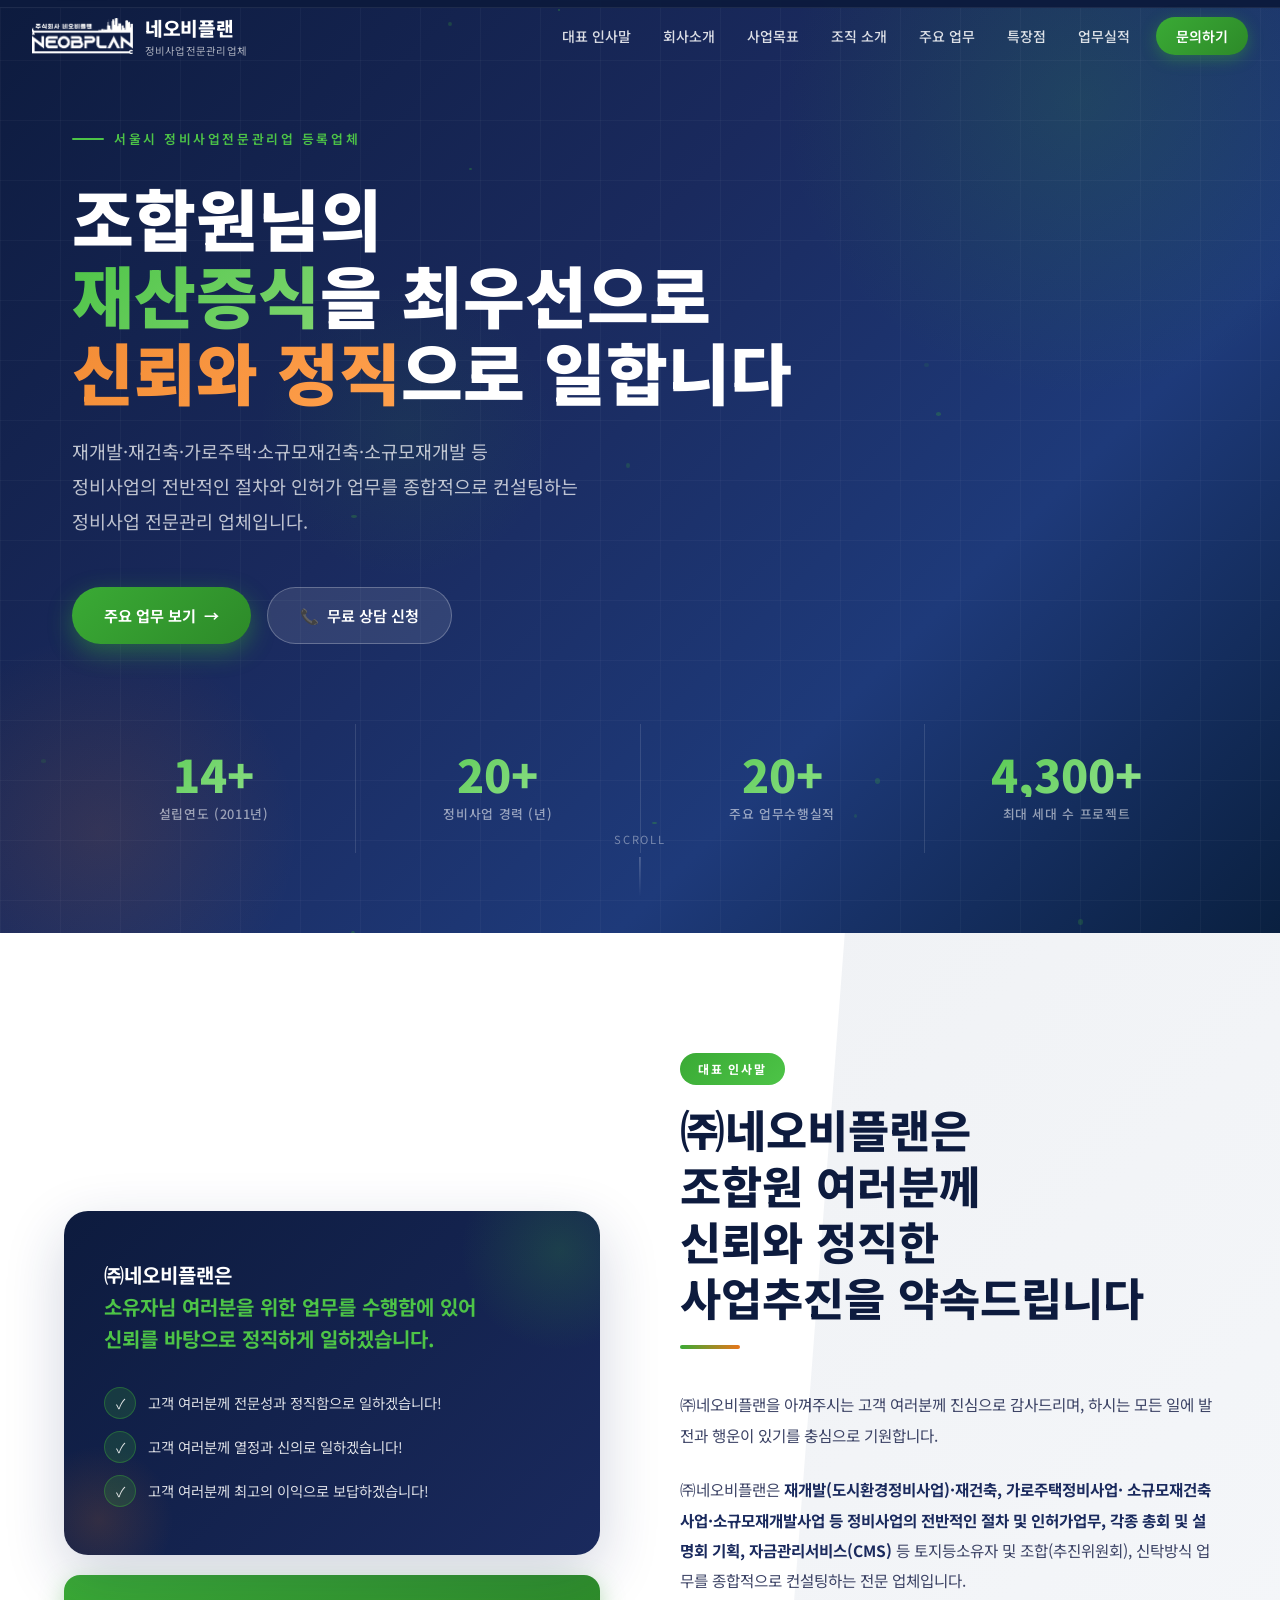
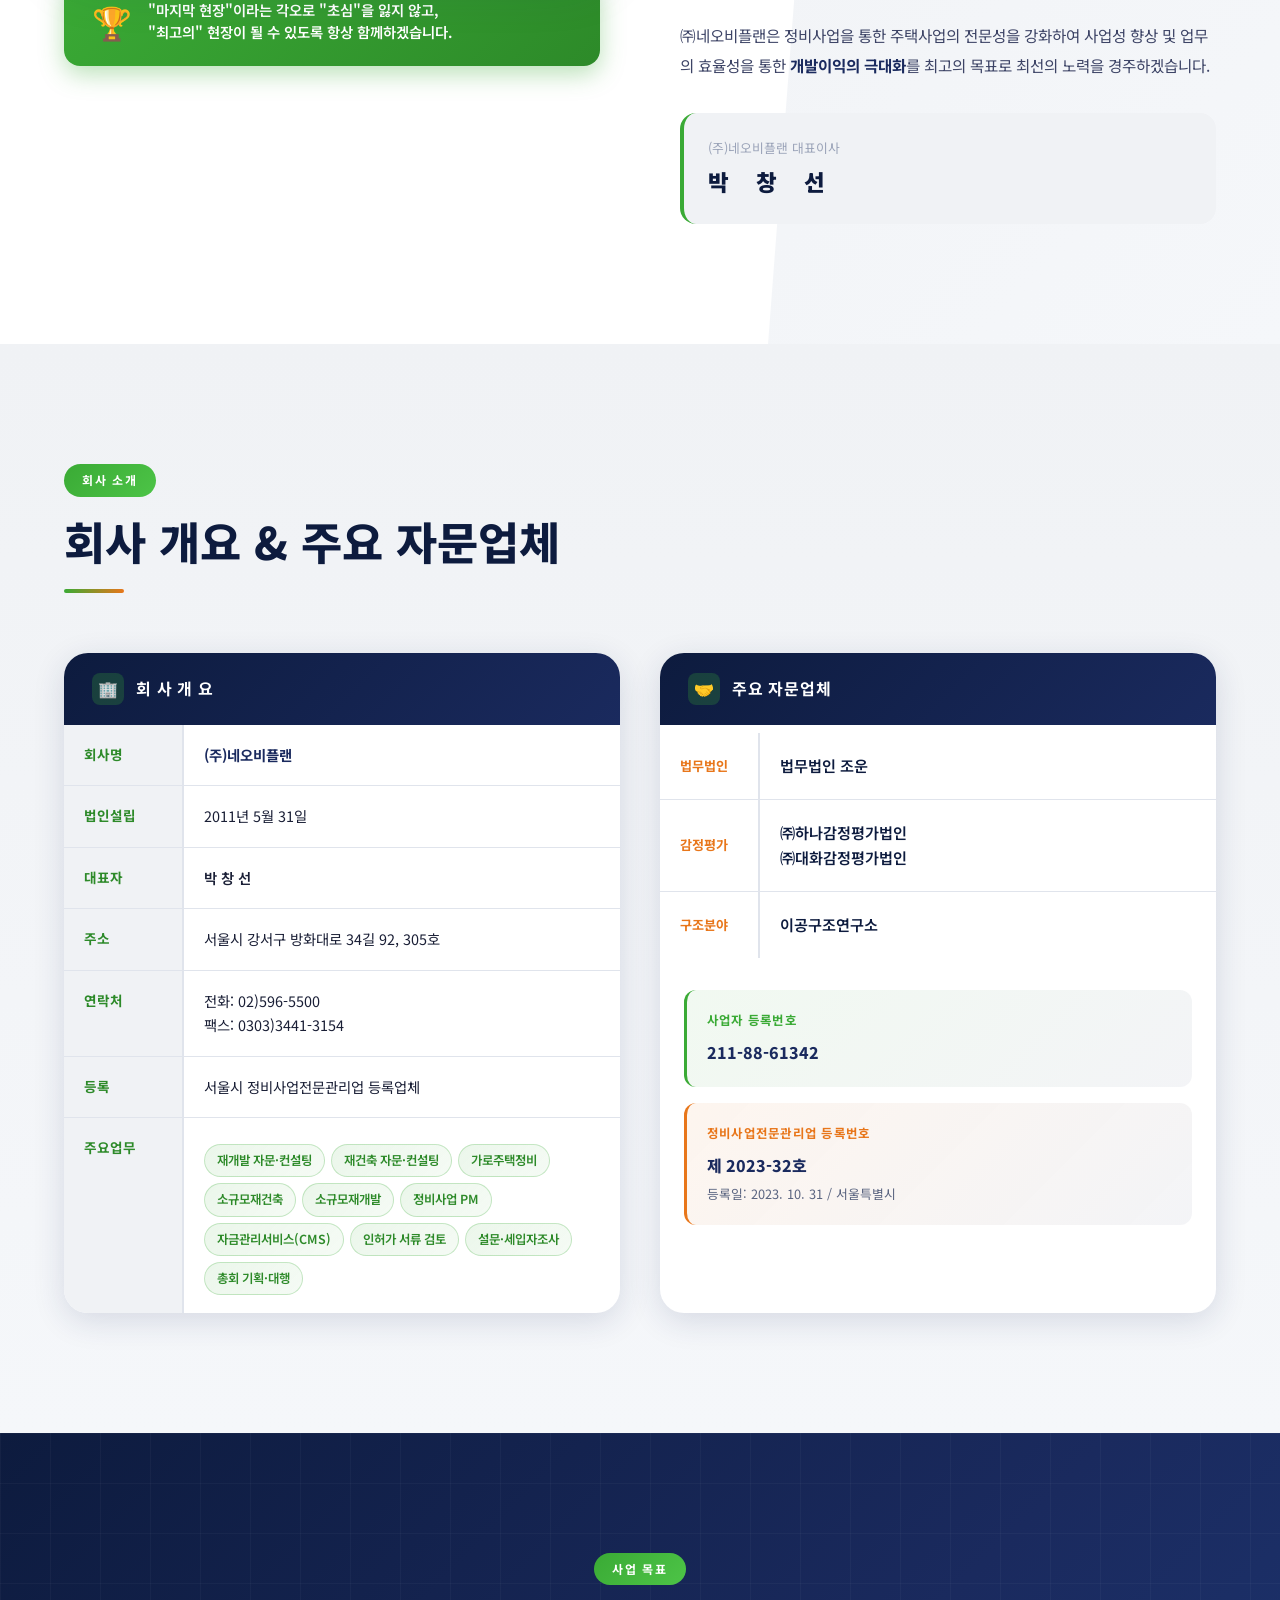
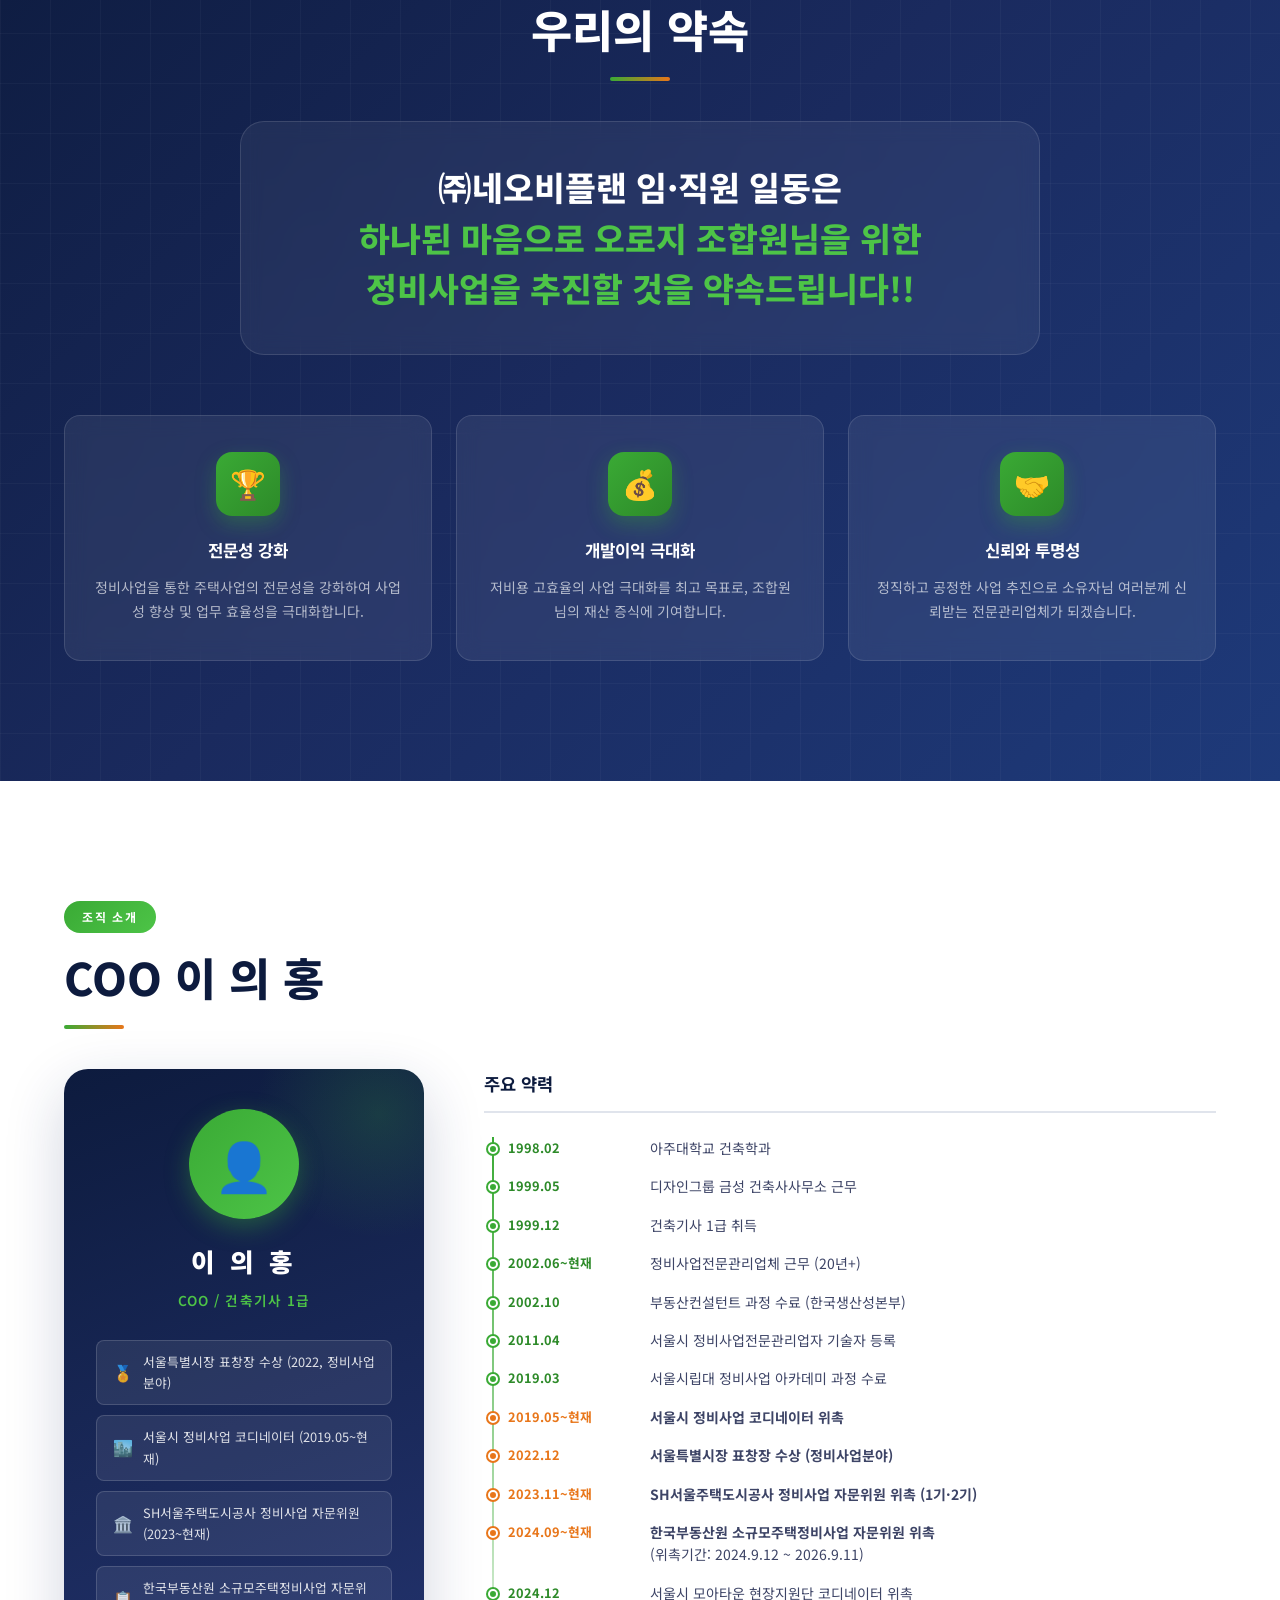
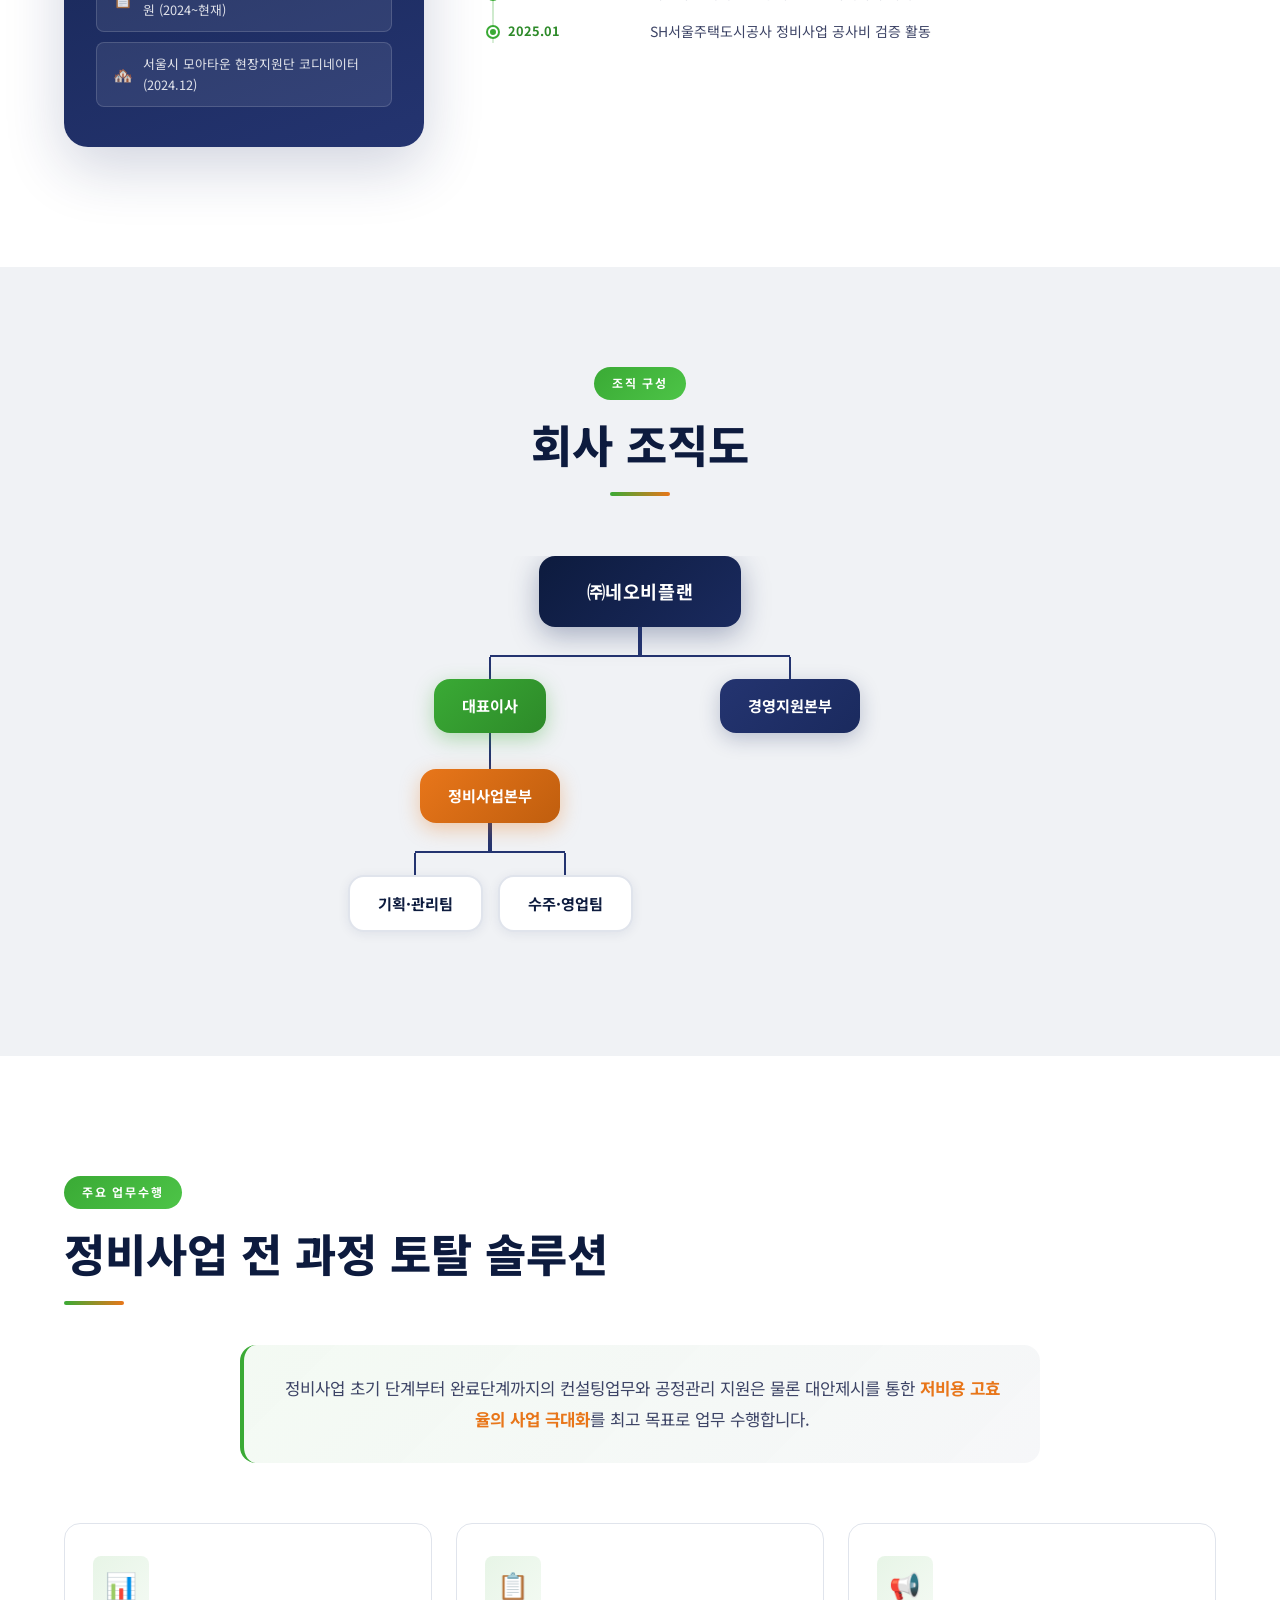
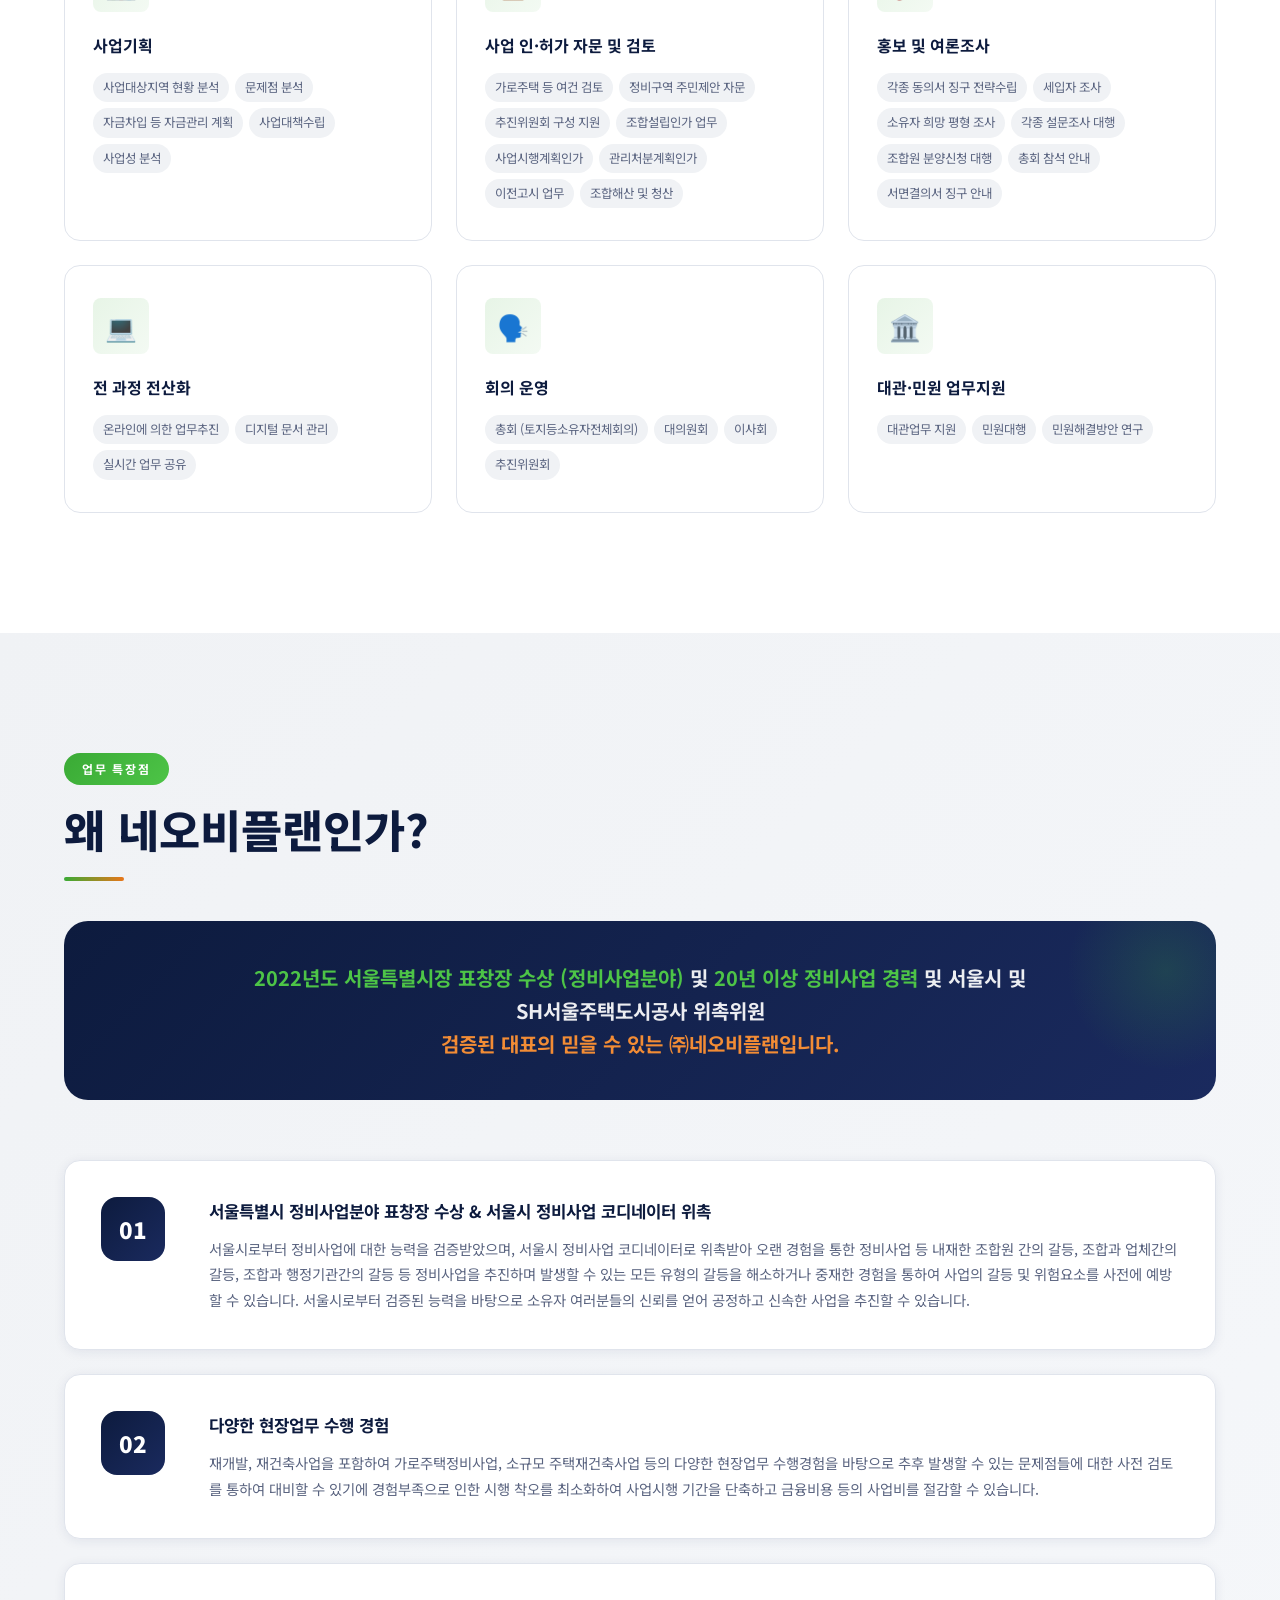
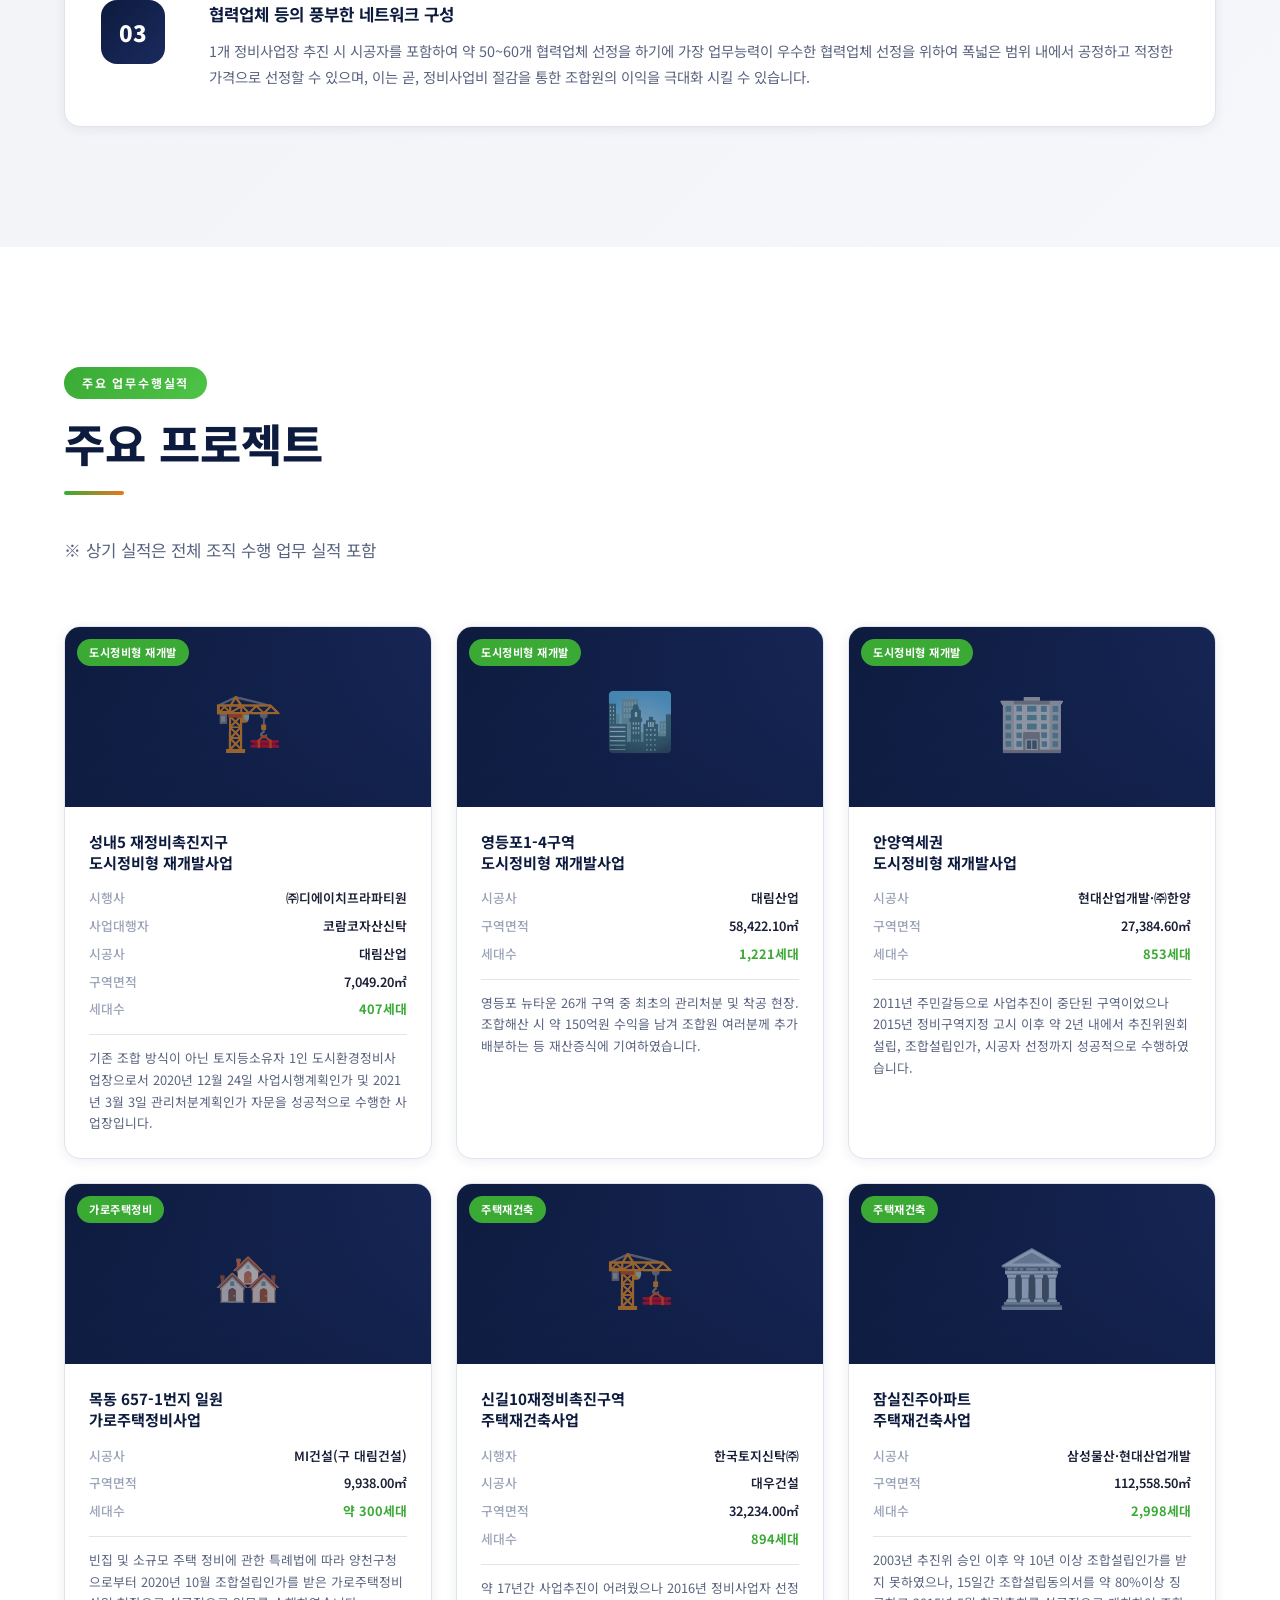
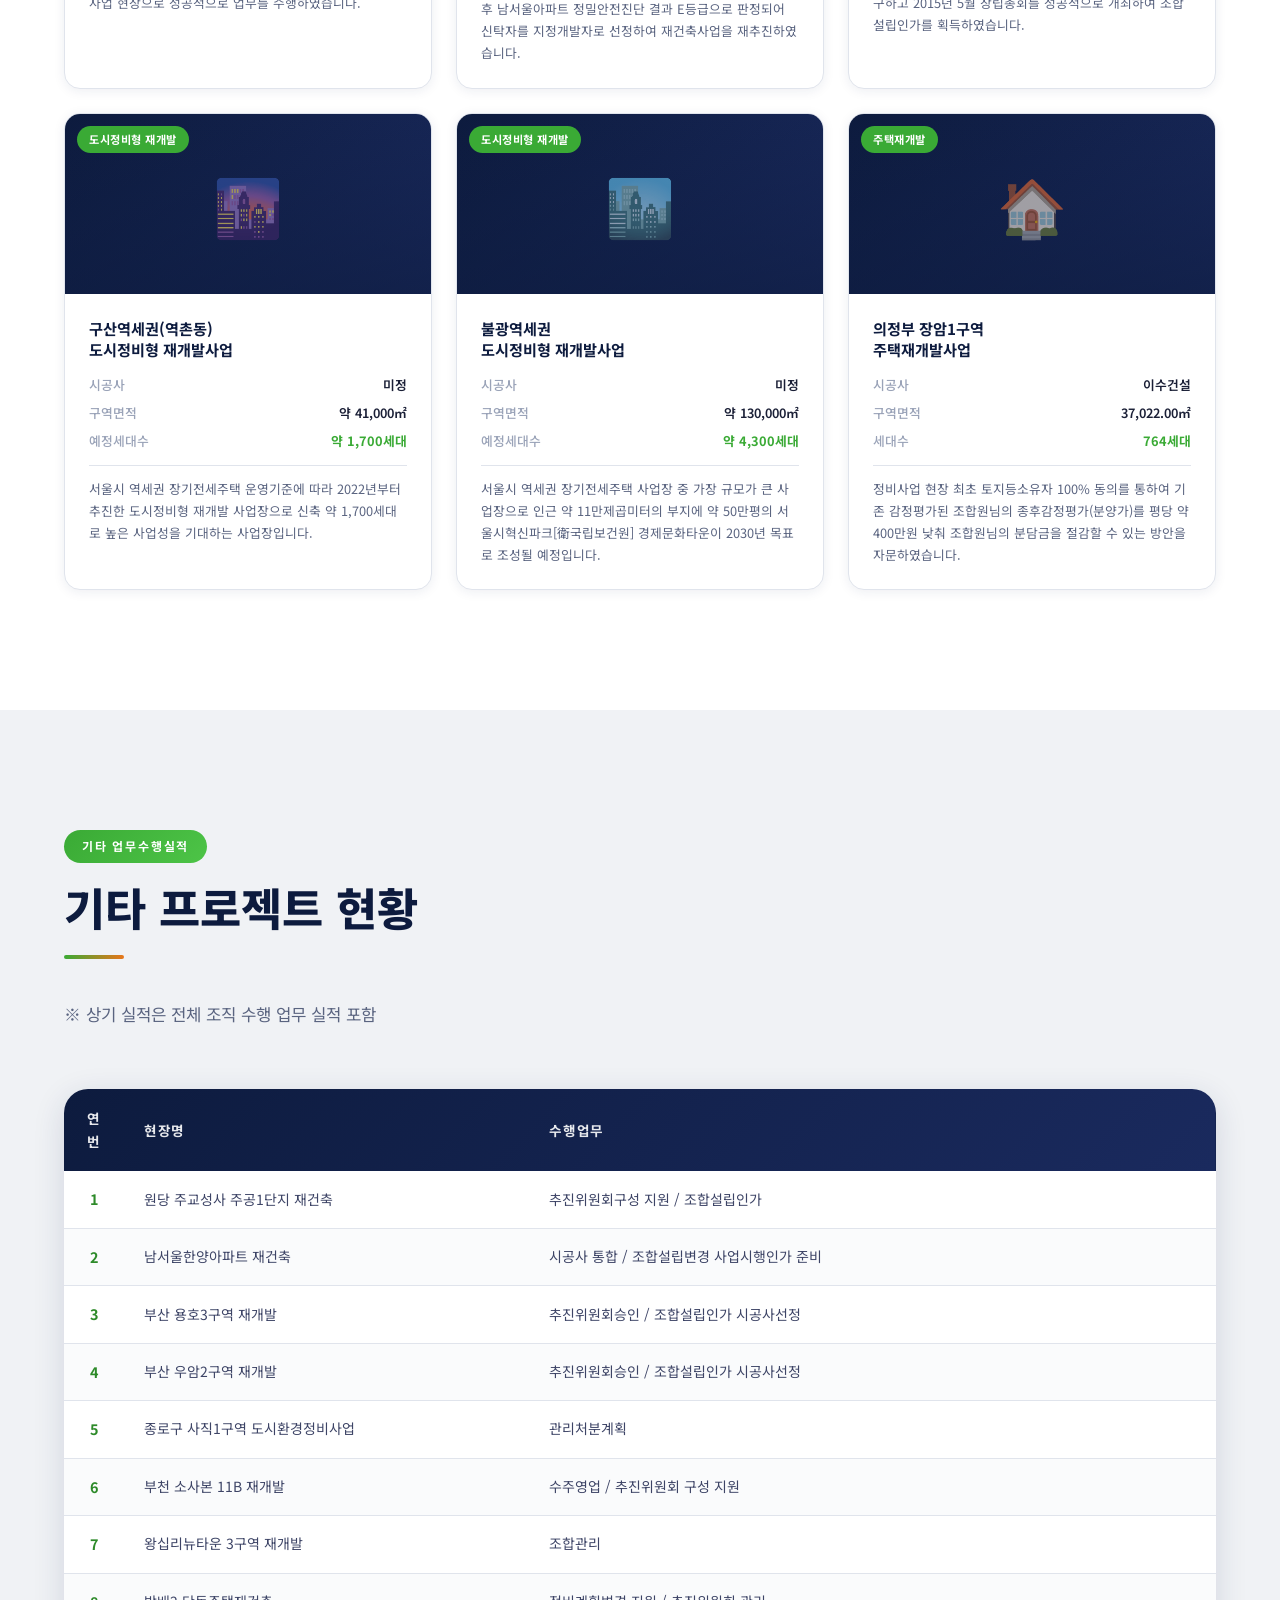
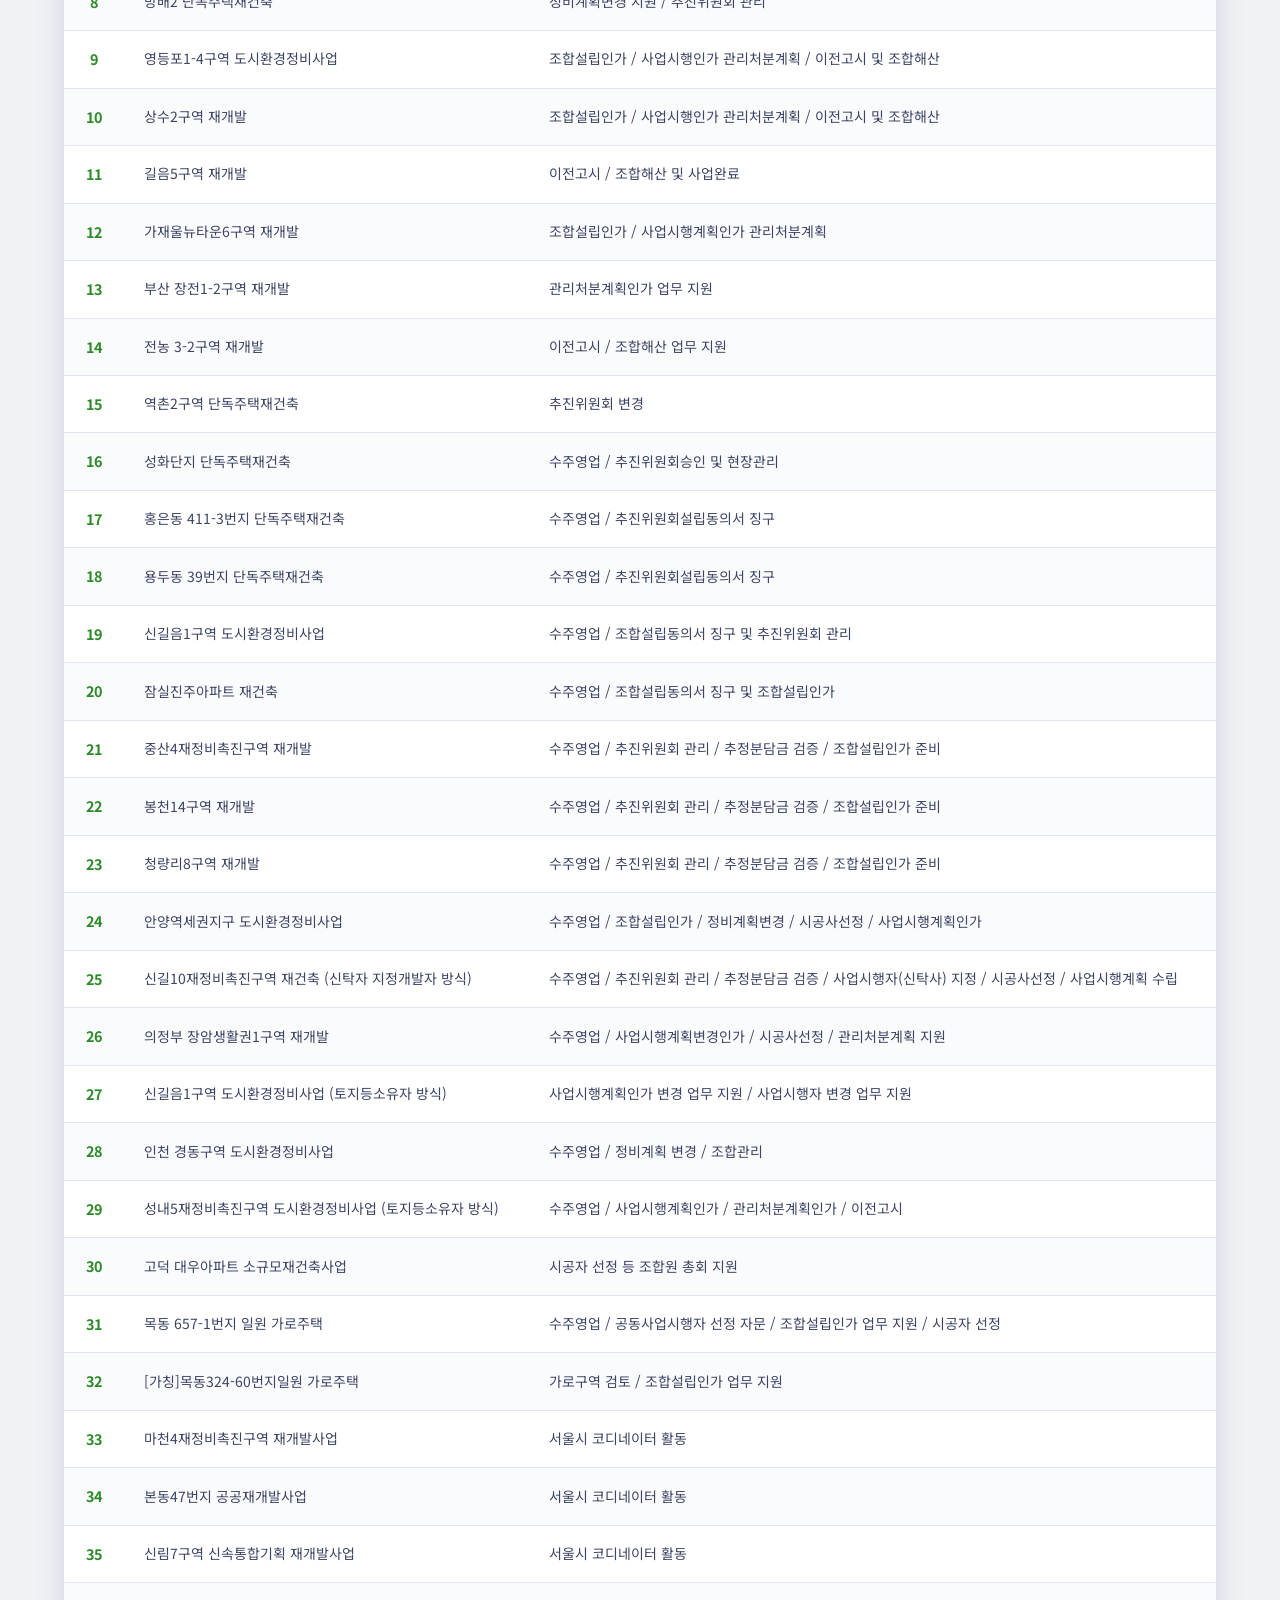
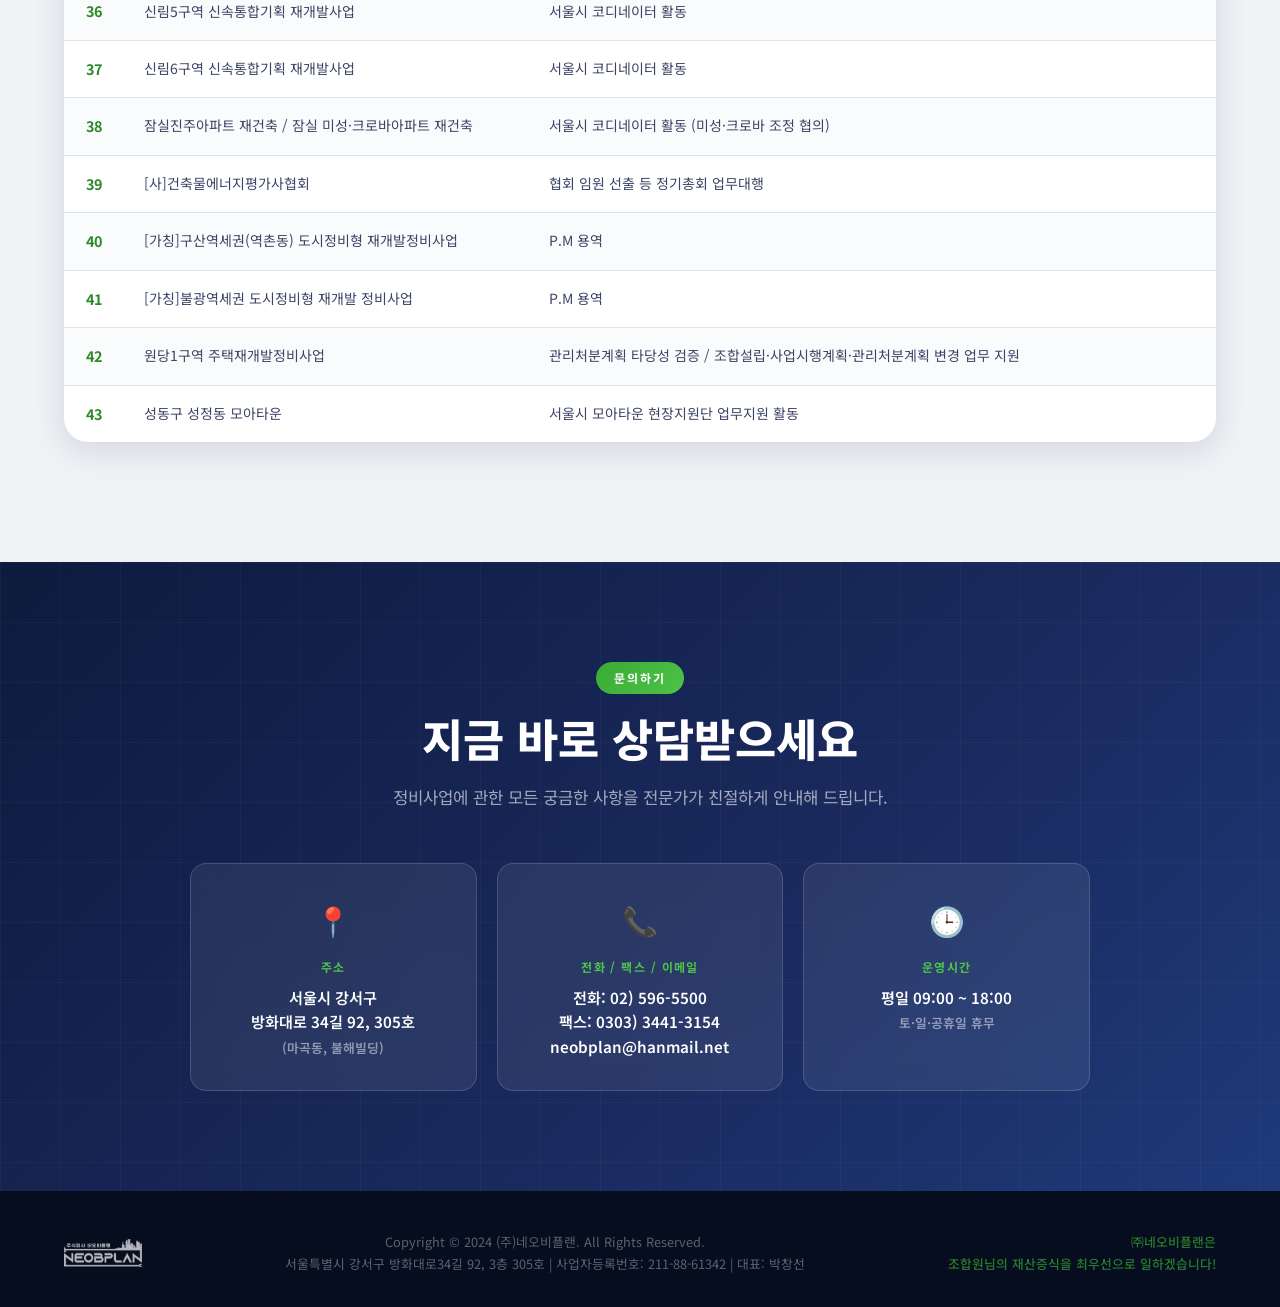
==== index.html @ 5b0cf322 "Add other projects table rows 21–43 PDF 원본(지명원 2025.05) 기준 기타 업무수행실적 21~43번 항목 추가  Co-Authored-By: C" ====
<!DOCTYPE html>
<html lang="ko">
<head>
  <meta charset="UTF-8">
  <meta name="viewport" content="width=device-width, initial-scale=1.0">
  <meta name="description" content="(주)네오비플랜 - 서울시 정비사업전문관리업 등록업체. 재개발·재건축·가로주택·소규모 정비사업 전문 컨설팅">
  <meta name="keywords" content="네오비플랜, 정비사업, 재개발, 재건축, 가로주택정비, 소규모재건축, 정비사업전문관리">
  <title>(주)네오비플랜 | 정비사업전문관리 전문업체</title>
  <link rel="stylesheet" href="css/style.css">
  <link rel="preconnect" href="https://fonts.googleapis.com">
  <link rel="preconnect" href="https://fonts.gstatic.com" crossorigin>
</head>
<body>

  <!-- ===================== NAVIGATION ===================== -->
  <nav class="navbar" role="navigation" aria-label="주메뉴">
    <div class="nav-inner">
      <a href="#hero" class="nav-logo" aria-label="네오비플랜 홈">
        <img src="data/CI/PNG/WHITE.png" alt="NEOBPLAN 로고" onerror="this.style.display='none'">
        <div>
          <span class="nav-logo-text">네오비플랜</span>
          <span class="nav-logo-sub">정비사업전문관리업체</span>
        </div>
      </a>

      <ul class="nav-menu" role="list">
        <li><a href="#greeting" class="nav-link">대표 인사말</a></li>
        <li><a href="#overview" class="nav-link">회사소개</a></li>
        <li><a href="#goal" class="nav-link">사업목표</a></li>
        <li><a href="#ceo" class="nav-link">조직 소개</a></li>
        <li><a href="#services" class="nav-link">주요 업무</a></li>
        <li><a href="#strengths" class="nav-link">특장점</a></li>
        <li><a href="#projects" class="nav-link">업무실적</a></li>
        <li><a href="#contact" class="nav-link nav-cta">문의하기</a></li>
      </ul>

      <button class="hamburger" aria-label="메뉴 열기" aria-expanded="false">
        <span></span>
        <span></span>
        <span></span>
      </button>
    </div>
  </nav>

  <!-- Mobile Menu -->
  <div class="mobile-menu" role="dialog" aria-label="모바일 메뉴">
    <ul>
      <li><a href="#greeting" class="nav-link">대표 인사말</a></li>
      <li><a href="#overview" class="nav-link">회사소개</a></li>
      <li><a href="#goal" class="nav-link">사업목표</a></li>
      <li><a href="#ceo" class="nav-link">대표자 소개</a></li>
      <li><a href="#org" class="nav-link">조직도</a></li>
      <li><a href="#services" class="nav-link">주요 업무</a></li>
      <li><a href="#strengths" class="nav-link">업무 특장점</a></li>
      <li><a href="#projects" class="nav-link">주요 업무실적</a></li>
      <li><a href="#other-projects" class="nav-link">기타 업무실적</a></li>
      <li><a href="#contact" class="nav-link nav-cta" style="display:inline-block;margin-top:8px;">문의하기</a></li>
    </ul>
  </div>

  <!-- ===================== HERO ===================== -->
  <section id="hero" class="hero">
    <div class="hero-bg-pattern">
      <div class="hero-circle hero-circle-1"></div>
      <div class="hero-circle hero-circle-2"></div>
      <div class="hero-circle hero-circle-3"></div>
      <div class="hero-grid-lines"></div>
    </div>

    <div class="hero-content">
      <div class="hero-eyebrow">서울시 정비사업전문관리업 등록업체</div>
      <h1 class="hero-title">
        조합원님의<br>
        <span class="accent">재산증식</span>을 최우선으로<br>
        <span class="accent-orange">신뢰와 정직</span>으로 일합니다
      </h1>
      <p class="hero-desc">
        재개발·재건축·가로주택·소규모재건축·소규모재개발 등<br>
        정비사업의 전반적인 절차와 인허가 업무를 종합적으로 컨설팅하는<br>
        정비사업 전문관리 업체입니다.
      </p>
      <div class="hero-actions">
        <a href="#services" class="btn-primary">
          <span>주요 업무 보기</span>
          <span>→</span>
        </a>
        <a href="#contact" class="btn-outline">
          <span>📞</span>
          <span>무료 상담 신청</span>
        </a>
      </div>

      <div class="hero-stats">
        <div class="hero-stat">
          <div class="hero-stat-num">
            <span class="counter" data-target="14" data-suffix="+">14+</span>
          </div>
          <div class="hero-stat-label">설립연도 (2011년)</div>
        </div>
        <div class="hero-stat">
          <div class="hero-stat-num">
            <span class="counter" data-target="20" data-suffix="+">20+</span>
          </div>
          <div class="hero-stat-label">정비사업 경력 (년)</div>
        </div>
        <div class="hero-stat">
          <div class="hero-stat-num">
            <span class="counter" data-target="20" data-suffix="+">20+</span>
          </div>
          <div class="hero-stat-label">주요 업무수행실적</div>
        </div>
        <div class="hero-stat">
          <div class="hero-stat-num">
            <span class="counter" data-target="4300" data-suffix="+">4300+</span>
          </div>
          <div class="hero-stat-label">최대 세대 수 프로젝트</div>
        </div>
      </div>
    </div>

    <div class="scroll-indicator" aria-hidden="true">SCROLL</div>
  </section>

  <!-- ===================== GREETING ===================== -->
  <section id="greeting" class="greeting">
    <div class="container">
      <div class="greeting-inner">

        <div class="greeting-visual reveal-left">
          <div class="greeting-card">
            <div class="greeting-quote">
              ㈜네오비플랜은<br>
              <span class="highlight">소유자님 여러분을 위한 업무를 수행함에 있어<br>
              신뢰를 바탕으로 정직하게 일하겠습니다.</span>
            </div>
            <div class="greeting-promises">
              <div class="promise-item">
                <div class="promise-icon">✓</div>
                <span>고객 여러분께 전문성과 정직함으로 일하겠습니다!</span>
              </div>
              <div class="promise-item">
                <div class="promise-icon">✓</div>
                <span>고객 여러분께 열정과 신의로 일하겠습니다!</span>
              </div>
              <div class="promise-item">
                <div class="promise-icon">✓</div>
                <span>고객 여러분께 최고의 이익으로 보답하겠습니다!</span>
              </div>
            </div>
          </div>
          <div class="greeting-accent-box">
            <div class="greeting-accent-icon">🏆</div>
            <div class="greeting-accent-text">
              "마지막 현장"이라는 각오로 "초심"을 잃지 않고,<br>
              "최고의" 현장이 될 수 있도록 항상 함께하겠습니다.
            </div>
          </div>
        </div>

        <div class="greeting-text reveal-right">
          <div class="section-badge">대표 인사말</div>
          <h2 class="section-title">㈜네오비플랜은<br>조합원 여러분께<br>신뢰와 정직한<br>사업추진을 약속드립니다</h2>
          <div class="section-divider"></div>

          <p class="greeting-body">
            ㈜네오비플랜을 아껴주시는 고객 여러분께 진심으로 감사드리며,
            하시는 모든 일에 발전과 행운이 있기를 충심으로 기원합니다.
          </p>
          <p class="greeting-body">
            ㈜네오비플랜은 <strong>재개발(도시환경정비사업)·재건축, 가로주택정비사업·
            소규모재건축사업·소규모재개발사업 등 정비사업의 전반적인 절차 및 인허가업무,
            각종 총회 및 설명회 기획, 자금관리서비스(CMS)</strong> 등 토지등소유자 및
            조합(추진위원회), 신탁방식 업무를 종합적으로 컨설팅하는 전문 업체입니다.
          </p>
          <p class="greeting-body">
            ㈜네오비플랜은 정비사업을 통한 주택사업의 전문성을 강화하여 사업성
            향상 및 업무의 효율성을 통한 <strong>개발이익의 극대화</strong>를 최고의 목표로
            최선의 노력을 경주하겠습니다.
          </p>

          <div class="greeting-signature">
            <div>
              <div class="signature-title">(주)네오비플랜 대표이사</div>
              <div class="signature-name">박 &nbsp; 창 &nbsp; 선</div>
            </div>
          </div>
        </div>

      </div>
    </div>
  </section>

  <!-- ===================== COMPANY OVERVIEW ===================== -->
  <section id="overview" class="overview">
    <div class="container">
      <div class="section-badge reveal">회사 소개</div>
      <h2 class="section-title reveal reveal-delay-1">회사 개요 &amp; 주요 자문업체</h2>
      <div class="section-divider reveal reveal-delay-2"></div>

      <div class="overview-grid">
        <!-- Company Info -->
        <div class="overview-info-table reveal-left">
          <div class="table-header">
            <div class="table-header-icon">🏢</div>
            <h3>회 사 개 요</h3>
          </div>
          <div class="info-row">
            <div class="info-label">회사명</div>
            <div class="info-value" style="font-weight:700;color:#1a2a5e;">(주)네오비플랜</div>
          </div>
          <div class="info-row">
            <div class="info-label">법인설립</div>
            <div class="info-value">2011년 5월 31일</div>
          </div>
          <div class="info-row">
            <div class="info-label">대표자</div>
            <div class="info-value" style="font-weight:600;">박 창 선</div>
          </div>
          <div class="info-row">
            <div class="info-label">주소</div>
            <div class="info-value">서울시 강서구 방화대로 34길 92, 305호</div>
          </div>
          <div class="info-row">
            <div class="info-label">연락처</div>
            <div class="info-value">
              <div>전화: 02)596-5500</div>
              <div>팩스: 0303)3441-3154</div>
            </div>
          </div>
          <div class="info-row">
            <div class="info-label">등록</div>
            <div class="info-value">서울시 정비사업전문관리업 등록업체</div>
          </div>
          <div class="info-row">
            <div class="info-label">주요업무</div>
            <div class="info-value">
              <div class="business-tags">
                <span class="business-tag">재개발 자문·컨설팅</span>
                <span class="business-tag">재건축 자문·컨설팅</span>
                <span class="business-tag">가로주택정비</span>
                <span class="business-tag">소규모재건축</span>
                <span class="business-tag">소규모재개발</span>
                <span class="business-tag">정비사업 PM</span>
                <span class="business-tag">자금관리서비스(CMS)</span>
                <span class="business-tag">인허가 서류 검토</span>
                <span class="business-tag">설문·세입자조사</span>
                <span class="business-tag">총회 기획·대행</span>
              </div>
            </div>
          </div>
        </div>

        <!-- Advisory Partners -->
        <div class="advisory-card reveal-right">
          <div class="table-header">
            <div class="table-header-icon">🤝</div>
            <h3>주요 자문업체</h3>
          </div>
          <div class="advisory-items">
            <div class="advisory-item">
              <div class="advisory-cat">법무법인</div>
              <div class="advisory-name">법무법인 조운</div>
            </div>
            <div class="advisory-item">
              <div class="advisory-cat">감정평가</div>
              <div class="advisory-name">㈜하나감정평가법인<br>㈜대화감정평가법인</div>
            </div>
            <div class="advisory-item">
              <div class="advisory-cat">구조분야</div>
              <div class="advisory-name">이공구조연구소</div>
            </div>
          </div>

          <!-- Certifications highlight -->
          <div style="padding: 24px;">
            <div style="background:linear-gradient(135deg,rgba(58,170,53,0.07),rgba(26,42,94,0.05));border-radius:12px;padding:20px;margin-bottom:16px;border-left:3px solid #3aaa35;">
              <div style="font-size:0.78rem;font-weight:700;color:#3aaa35;letter-spacing:0.1em;margin-bottom:8px;">사업자 등록번호</div>
              <div style="font-size:1rem;font-weight:800;color:#1a2a5e;">211-88-61342</div>
            </div>
            <div style="background:linear-gradient(135deg,rgba(232,118,26,0.07),rgba(26,42,94,0.05));border-radius:12px;padding:20px;border-left:3px solid #e8761a;">
              <div style="font-size:0.78rem;font-weight:700;color:#e8761a;letter-spacing:0.1em;margin-bottom:8px;">정비사업전문관리업 등록번호</div>
              <div style="font-size:1rem;font-weight:800;color:#1a2a5e;">제 2023-32호</div>
              <div style="font-size:0.8rem;color:#5a6480;margin-top:4px;">등록일: 2023. 10. 31 / 서울특별시</div>
            </div>
          </div>
        </div>
      </div>
    </div>
  </section>

  <!-- ===================== BUSINESS GOAL ===================== -->
  <section id="goal" class="goal">
    <div class="container">
      <div class="goal-content">
        <div class="section-badge reveal">사업 목표</div>
        <h2 class="section-title reveal reveal-delay-1">우리의 약속</h2>
        <div class="section-divider reveal reveal-delay-2" style="margin:20px auto 40px;"></div>

        <div class="goal-headline reveal reveal-delay-3">
          ㈜네오비플랜 임·직원 일동은<br>
          <span class="highlight">하나된 마음으로 오로지 조합원님을 위한<br>
          정비사업을 추진할 것을 약속드립니다!!</span>
        </div>

        <div class="goal-cards">
          <div class="goal-card reveal reveal-delay-1">
            <div class="goal-icon">🏆</div>
            <h3>전문성 강화</h3>
            <p>정비사업을 통한 주택사업의 전문성을 강화하여 사업성 향상 및 업무 효율성을 극대화합니다.</p>
          </div>
          <div class="goal-card reveal reveal-delay-2">
            <div class="goal-icon">💰</div>
            <h3>개발이익 극대화</h3>
            <p>저비용 고효율의 사업 극대화를 최고 목표로, 조합원님의 재산 증식에 기여합니다.</p>
          </div>
          <div class="goal-card reveal reveal-delay-3">
            <div class="goal-icon">🤝</div>
            <h3>신뢰와 투명성</h3>
            <p>정직하고 공정한 사업 추진으로 소유자님 여러분께 신뢰받는 전문관리업체가 되겠습니다.</p>
          </div>
        </div>
      </div>
    </div>
  </section>

  <!-- ===================== CEO PROFILE ===================== -->
  <section id="ceo" class="ceo">
    <div class="container">
      <div class="section-badge reveal">조직 소개</div>
      <h2 class="section-title reveal reveal-delay-1">COO 이 의 홍</h2>
      <div class="section-divider reveal reveal-delay-2"></div>

      <div class="ceo-inner">
        <!-- CEO Card -->
        <div class="ceo-card reveal-left">
          <div class="ceo-avatar">👤</div>
          <div class="ceo-name">이 의 홍</div>
          <div class="ceo-title">COO / 건축기사 1급</div>
          <div class="ceo-badges">
            <div class="ceo-badge">
              <span class="ceo-badge-icon">🏅</span>
              <span>서울특별시장 표창장 수상 (2022, 정비사업분야)</span>
            </div>
            <div class="ceo-badge">
              <span class="ceo-badge-icon">🏙️</span>
              <span>서울시 정비사업 코디네이터 (2019.05~현재)</span>
            </div>
            <div class="ceo-badge">
              <span class="ceo-badge-icon">🏛️</span>
              <span>SH서울주택도시공사 정비사업 자문위원 (2023~현재)</span>
            </div>
            <div class="ceo-badge">
              <span class="ceo-badge-icon">📋</span>
              <span>한국부동산원 소규모주택정비사업 자문위원 (2024~현재)</span>
            </div>
            <div class="ceo-badge">
              <span class="ceo-badge-icon">🏘️</span>
              <span>서울시 모아타운 현장지원단 코디네이터 (2024.12)</span>
            </div>
          </div>
        </div>

        <!-- Career Timeline -->
        <div class="ceo-career reveal-right">
          <h3>주요 약력</h3>
          <div class="career-timeline">
            <div class="career-item">
              <div class="career-year">1998.02</div>
              <div class="career-desc">아주대학교 건축학과</div>
            </div>
            <div class="career-item">
              <div class="career-year">1999.05</div>
              <div class="career-desc">디자인그룹 금성 건축사사무소 근무</div>
            </div>
            <div class="career-item">
              <div class="career-year">1999.12</div>
              <div class="career-desc">건축기사 1급 취득</div>
            </div>
            <div class="career-item">
              <div class="career-year">2002.06~현재</div>
              <div class="career-desc">정비사업전문관리업체 근무 (20년+)</div>
            </div>
            <div class="career-item">
              <div class="career-year">2002.10</div>
              <div class="career-desc">부동산컨설턴트 과정 수료 (한국생산성본부)</div>
            </div>
            <div class="career-item">
              <div class="career-year">2011.04</div>
              <div class="career-desc">서울시 정비사업전문관리업자 기술자 등록</div>
            </div>
            <div class="career-item">
              <div class="career-year">2019.03</div>
              <div class="career-desc">서울시립대 정비사업 아카데미 과정 수료</div>
            </div>
            <div class="career-item highlight">
              <div class="career-year">2019.05~현재</div>
              <div class="career-desc"><strong>서울시 정비사업 코디네이터 위촉</strong></div>
            </div>
            <div class="career-item highlight">
              <div class="career-year">2022.12</div>
              <div class="career-desc"><strong>서울특별시장 표창장 수상 (정비사업분야)</strong></div>
            </div>
            <div class="career-item highlight">
              <div class="career-year">2023.11~현재</div>
              <div class="career-desc"><strong>SH서울주택도시공사 정비사업 자문위원 위촉 (1기·2기)</strong></div>
            </div>
            <div class="career-item highlight">
              <div class="career-year">2024.09~현재</div>
              <div class="career-desc"><strong>한국부동산원 소규모주택정비사업 자문위원 위촉</strong><br>(위촉기간: 2024.9.12 ~ 2026.9.11)</div>
            </div>
            <div class="career-item">
              <div class="career-year">2024.12</div>
              <div class="career-desc">서울시 모아타운 현장지원단 코디네이터 위촉</div>
            </div>
            <div class="career-item">
              <div class="career-year">2025.01</div>
              <div class="career-desc">SH서울주택도시공사 정비사업 공사비 검증 활동</div>
            </div>
          </div>
        </div>
      </div>
    </div>
  </section>

  <!-- ===================== ORG CHART ===================== -->
  <section id="org" class="org">
    <div class="container">
      <div style="text-align:center;">
        <div class="section-badge reveal">조직 구성</div>
        <h2 class="section-title reveal reveal-delay-1">회사 조직도</h2>
        <div class="section-divider reveal reveal-delay-2" style="margin:20px auto 0;"></div>
      </div>

      <div class="ochart-wrap reveal">
        <div class="ochart">

          <!-- ① ㈜네오비플랜 (최상위) -->
          <div class="oc-row">
            <div class="org-box top">㈜네오비플랜</div>
          </div>

          <!--
            분기선: 네오비플랜 → 대표이사 / 경영지원본부
            width 50% = 두 자식(각 50% 열) 중심 사이 거리
            arm-l : 왼쪽절반 가로 + 우측 수직 → 대표이사 중심과 연결
            arm-r : 오른쪽절반 가로 + 좌측 수직 → 경영지원본부 중심과 연결
          -->
          <div class="oc-fork oc-fork-wide">
            <div class="oc-arm-l"></div>
            <div class="oc-arm-r"></div>
          </div>

          <!-- ② 대표이사(왼쪽 50%) + 경영지원본부(오른쪽 50%) -->
          <div class="oc-row-full">
            <div class="oc-cell">
              <div class="org-box level2">대표이사</div>
            </div>
            <div class="oc-cell">
              <div class="org-box level2b">경영지원본부</div>
            </div>
          </div>

          <!--
            왼쪽 서브트리: 전체 폭의 50%, 왼쪽 정렬
            내부는 자체 중앙 정렬 → 대표이사 중심(25%)과 수직으로 정확히 일치
          -->
          <div class="oc-left-sub">

            <!-- 수직선: 대표이사 → 정비사업본부 -->
            <div class="oc-vline"></div>

            <!-- ③ 정비사업본부 -->
            <div class="oc-row">
              <div class="org-box level-orange">정비사업본부</div>
            </div>

            <!--
              분기선: 정비사업본부 → 기획·관리팀 / 수주·영업팀
              width 50% of .oc-left-sub = 두 팀(각 50%) 중심 사이와 일치
            -->
            <div class="oc-fork oc-fork-narrow">
              <div class="oc-arm-l"></div>
              <div class="oc-arm-r"></div>
            </div>

            <!-- ④ 기획·관리팀(왼쪽) + 수주·영업팀(오른쪽) -->
            <div class="oc-row-full">
              <div class="oc-cell">
                <div class="org-box level3">기획·관리팀</div>
              </div>
              <div class="oc-cell">
                <div class="org-box level3">수주·영업팀</div>
              </div>
            </div>

          </div><!-- /.oc-left-sub -->

        </div><!-- /.ochart -->
      </div><!-- /.ochart-wrap -->
    </div>
  </section>

  <!-- ===================== SERVICES ===================== -->
  <section id="services" class="services">
    <div class="container">
      <div class="section-badge reveal">주요 업무수행</div>
      <h2 class="section-title reveal reveal-delay-1">정비사업 전 과정 토탈 솔루션</h2>
      <div class="section-divider reveal reveal-delay-2"></div>

      <div class="services-intro reveal">
        <p class="services-intro-text">
          정비사업 초기 단계부터 완료단계까지의 컨설팅업무와 공정관리 지원은 물론
          대안제시를 통한 <strong>저비용 고효율의 사업 극대화</strong>를 최고 목표로 업무 수행합니다.
        </p>
      </div>

      <div class="services-grid">
        <div class="service-card reveal reveal-delay-1">
          <div class="service-icon">📊</div>
          <h3>사업기획</h3>
          <div class="service-items">
            <span class="service-item">사업대상지역 현황 분석</span>
            <span class="service-item">문제점 분석</span>
            <span class="service-item">자금차입 등 자금관리 계획</span>
            <span class="service-item">사업대책수립</span>
            <span class="service-item">사업성 분석</span>
          </div>
        </div>

        <div class="service-card reveal reveal-delay-2">
          <div class="service-icon">📋</div>
          <h3>사업 인·허가 자문 및 검토</h3>
          <div class="service-items">
            <span class="service-item">가로주택 등 여건 검토</span>
            <span class="service-item">정비구역 주민제안 자문</span>
            <span class="service-item">추진위원회 구성 지원</span>
            <span class="service-item">조합설립인가 업무</span>
            <span class="service-item">사업시행계획인가</span>
            <span class="service-item">관리처분계획인가</span>
            <span class="service-item">이전고시 업무</span>
            <span class="service-item">조합해산 및 청산</span>
          </div>
        </div>

        <div class="service-card reveal reveal-delay-3">
          <div class="service-icon">📢</div>
          <h3>홍보 및 여론조사</h3>
          <div class="service-items">
            <span class="service-item">각종 동의서 징구 전략수립</span>
            <span class="service-item">세입자 조사</span>
            <span class="service-item">소유자 희망 평형 조사</span>
            <span class="service-item">각종 설문조사 대행</span>
            <span class="service-item">조합원 분양신청 대행</span>
            <span class="service-item">총회 참석 안내</span>
            <span class="service-item">서면결의서 징구 안내</span>
          </div>
        </div>

        <div class="service-card reveal reveal-delay-1">
          <div class="service-icon">💻</div>
          <h3>전 과정 전산화</h3>
          <div class="service-items">
            <span class="service-item">온라인에 의한 업무추진</span>
            <span class="service-item">디지털 문서 관리</span>
            <span class="service-item">실시간 업무 공유</span>
          </div>
        </div>

        <div class="service-card reveal reveal-delay-2">
          <div class="service-icon">🗣️</div>
          <h3>회의 운영</h3>
          <div class="service-items">
            <span class="service-item">총회 (토지등소유자전체회의)</span>
            <span class="service-item">대의원회</span>
            <span class="service-item">이사회</span>
            <span class="service-item">추진위원회</span>
          </div>
        </div>

        <div class="service-card reveal reveal-delay-3">
          <div class="service-icon">🏛️</div>
          <h3>대관·민원 업무지원</h3>
          <div class="service-items">
            <span class="service-item">대관업무 지원</span>
            <span class="service-item">민원대행</span>
            <span class="service-item">민원해결방안 연구</span>
          </div>
        </div>
      </div>
    </div>
  </section>

  <!-- ===================== STRENGTHS ===================== -->
  <section id="strengths" class="strengths">
    <div class="container">
      <div class="section-badge reveal">업무 특장점</div>
      <h2 class="section-title reveal reveal-delay-1">왜 네오비플랜인가?</h2>
      <div class="section-divider reveal reveal-delay-2"></div>

      <div class="strength-highlight reveal">
        <p>
          <span class="accent">2022년도 서울특별시장 표창장 수상 (정비사업분야)</span> 및
          <span class="accent">20년 이상 정비사업 경력</span> 및
          서울시 및 SH서울주택도시공사 위촉위원<br>
          <span class="accent-o">검증된 대표의 믿을 수 있는 ㈜네오비플랜입니다.</span>
        </p>
      </div>

      <div class="strengths-list">
        <div class="strength-item reveal reveal-delay-1">
          <div class="strength-num">01</div>
          <div class="strength-content">
            <h3>서울특별시 정비사업분야 표창장 수상 &amp; 서울시 정비사업 코디네이터 위촉</h3>
            <p>
              서울시로부터 정비사업에 대한 능력을 검증받았으며, 서울시 정비사업 코디네이터로
              위촉받아 오랜 경험을 통한 정비사업 등 내재한 조합원 간의 갈등, 조합과 업체간의
              갈등, 조합과 행정기관간의 갈등 등 정비사업을 추진하며 발생할 수 있는 모든 유형의
              갈등을 해소하거나 중재한 경험을 통하여 사업의 갈등 및 위험요소를 사전에 예방할 수 있습니다.
              서울시로부터 검증된 능력을 바탕으로 소유자 여러분들의 신뢰를 얻어 공정하고 신속한 사업을 추진할 수 있습니다.
            </p>
          </div>
        </div>

        <div class="strength-item reveal reveal-delay-2">
          <div class="strength-num">02</div>
          <div class="strength-content">
            <h3>다양한 현장업무 수행 경험</h3>
            <p>
              재개발, 재건축사업을 포함하여 가로주택정비사업, 소규모 주택재건축사업 등의
              다양한 현장업무 수행경험을 바탕으로 추후 발생할 수 있는 문제점들에 대한 사전 검토를
              통하여 대비할 수 있기에 경험부족으로 인한 시행 착오를 최소화하여 사업시행 기간을
              단축하고 금융비용 등의 사업비를 절감할 수 있습니다.
            </p>
          </div>
        </div>

        <div class="strength-item reveal reveal-delay-3">
          <div class="strength-num">03</div>
          <div class="strength-content">
            <h3>협력업체 등의 풍부한 네트워크 구성</h3>
            <p>
              1개 정비사업장 추진 시 시공자를 포함하여 약 50~60개 협력업체 선정을 하기에
              가장 업무능력이 우수한 협력업체 선정을 위하여 폭넓은 범위 내에서 공정하고 적정한
              가격으로 선정할 수 있으며, 이는 곧, 정비사업비 절감을 통한 조합원의 이익을 극대화 시킬 수 있습니다.
            </p>
          </div>
        </div>
      </div>
    </div>
  </section>

  <!-- ===================== MAJOR PROJECTS ===================== -->
  <section id="projects" class="projects">
    <div class="container">
      <div class="section-badge reveal">주요 업무수행실적</div>
      <h2 class="section-title reveal reveal-delay-1">주요 프로젝트</h2>
      <div class="section-divider reveal reveal-delay-2"></div>
      <p class="section-subtitle reveal reveal-delay-3">※ 상기 실적은 전체 조직 수행 업무 실적 포함</p>

      <div class="projects-grid">

        <!-- Project 1 -->
        <div class="project-card reveal reveal-delay-1">
          <div class="project-img">
            <div class="project-img-icon">🏗️</div>
            <div class="project-tag">도시정비형 재개발</div>
          </div>
          <div class="project-body">
            <div class="project-title">성내5 재정비촉진지구<br>도시정비형 재개발사업</div>
            <div class="project-specs">
              <div class="project-spec">
                <span class="project-spec-label">시행사</span>
                <span class="project-spec-value">㈜디에이치프라파티원</span>
              </div>
              <div class="project-spec">
                <span class="project-spec-label">사업대행자</span>
                <span class="project-spec-value">코람코자산신탁</span>
              </div>
              <div class="project-spec">
                <span class="project-spec-label">시공사</span>
                <span class="project-spec-value">대림산업</span>
              </div>
              <div class="project-spec">
                <span class="project-spec-label">구역면적</span>
                <span class="project-spec-value">7,049.20㎡</span>
              </div>
              <div class="project-spec">
                <span class="project-spec-label">세대수</span>
                <span class="project-spec-value" style="color:#3aaa35;font-weight:700;">407세대</span>
              </div>
            </div>
            <div class="project-desc">
              기존 조합 방식이 아닌 토지등소유자 1인 도시환경정비사업장으로서
              2020년 12월 24일 사업시행계획인가 및 2021년 3월 3일 관리처분계획인가 자문을 성공적으로 수행한 사업장입니다.
            </div>
          </div>
        </div>

        <!-- Project 2 -->
        <div class="project-card reveal reveal-delay-2">
          <div class="project-img">
            <div class="project-img-icon">🏙️</div>
            <div class="project-tag">도시정비형 재개발</div>
          </div>
          <div class="project-body">
            <div class="project-title">영등포1-4구역<br>도시정비형 재개발사업</div>
            <div class="project-specs">
              <div class="project-spec">
                <span class="project-spec-label">시공사</span>
                <span class="project-spec-value">대림산업</span>
              </div>
              <div class="project-spec">
                <span class="project-spec-label">구역면적</span>
                <span class="project-spec-value">58,422.10㎡</span>
              </div>
              <div class="project-spec">
                <span class="project-spec-label">세대수</span>
                <span class="project-spec-value" style="color:#3aaa35;font-weight:700;">1,221세대</span>
              </div>
            </div>
            <div class="project-desc">
              영등포 뉴타운 26개 구역 중 최초의 관리처분 및 착공 현장. 조합해산 시 약 150억원 수익을 남겨 조합원 여러분께 추가 배분하는 등 재산증식에 기여하였습니다.
            </div>
          </div>
        </div>

        <!-- Project 3 -->
        <div class="project-card reveal reveal-delay-3">
          <div class="project-img">
            <div class="project-img-icon">🏢</div>
            <div class="project-tag">도시정비형 재개발</div>
          </div>
          <div class="project-body">
            <div class="project-title">안양역세권<br>도시정비형 재개발사업</div>
            <div class="project-specs">
              <div class="project-spec">
                <span class="project-spec-label">시공사</span>
                <span class="project-spec-value">현대산업개발·㈜한양</span>
              </div>
              <div class="project-spec">
                <span class="project-spec-label">구역면적</span>
                <span class="project-spec-value">27,384.60㎡</span>
              </div>
              <div class="project-spec">
                <span class="project-spec-label">세대수</span>
                <span class="project-spec-value" style="color:#3aaa35;font-weight:700;">853세대</span>
              </div>
            </div>
            <div class="project-desc">
              2011년 주민갈등으로 사업추진이 중단된 구역이었으나 2015년 정비구역지정 고시 이후 약 2년 내에서 추진위원회 설립, 조합설립인가, 시공자 선정까지 성공적으로 수행하였습니다.
            </div>
          </div>
        </div>

        <!-- Project 4 -->
        <div class="project-card reveal reveal-delay-1">
          <div class="project-img">
            <div class="project-img-icon">🏘️</div>
            <div class="project-tag">가로주택정비</div>
          </div>
          <div class="project-body">
            <div class="project-title">목동 657-1번지 일원<br>가로주택정비사업</div>
            <div class="project-specs">
              <div class="project-spec">
                <span class="project-spec-label">시공사</span>
                <span class="project-spec-value">MI건설(구 대림건설)</span>
              </div>
              <div class="project-spec">
                <span class="project-spec-label">구역면적</span>
                <span class="project-spec-value">9,938.00㎡</span>
              </div>
              <div class="project-spec">
                <span class="project-spec-label">세대수</span>
                <span class="project-spec-value" style="color:#3aaa35;font-weight:700;">약 300세대</span>
              </div>
            </div>
            <div class="project-desc">
              빈집 및 소규모 주택 정비에 관한 특례법에 따라 양천구청으로부터 2020년 10월 조합설립인가를 받은 가로주택정비사업 현장으로 성공적으로 업무를 수행하였습니다.
            </div>
          </div>
        </div>

        <!-- Project 5 -->
        <div class="project-card reveal reveal-delay-2">
          <div class="project-img">
            <div class="project-img-icon">🏗️</div>
            <div class="project-tag">주택재건축</div>
          </div>
          <div class="project-body">
            <div class="project-title">신길10재정비촉진구역<br>주택재건축사업</div>
            <div class="project-specs">
              <div class="project-spec">
                <span class="project-spec-label">시행자</span>
                <span class="project-spec-value">한국토지신탁㈜</span>
              </div>
              <div class="project-spec">
                <span class="project-spec-label">시공사</span>
                <span class="project-spec-value">대우건설</span>
              </div>
              <div class="project-spec">
                <span class="project-spec-label">구역면적</span>
                <span class="project-spec-value">32,234.00㎡</span>
              </div>
              <div class="project-spec">
                <span class="project-spec-label">세대수</span>
                <span class="project-spec-value" style="color:#3aaa35;font-weight:700;">894세대</span>
              </div>
            </div>
            <div class="project-desc">
              약 17년간 사업추진이 어려웠으나 2016년 정비사업자 선정 후 남서울아파트 정밀안전진단 결과 E등급으로 판정되어 신탁자를 지정개발자로 선정하여 재건축사업을 재추진하였습니다.
            </div>
          </div>
        </div>

        <!-- Project 6 -->
        <div class="project-card reveal reveal-delay-3">
          <div class="project-img">
            <div class="project-img-icon">🏛️</div>
            <div class="project-tag">주택재건축</div>
          </div>
          <div class="project-body">
            <div class="project-title">잠실진주아파트<br>주택재건축사업</div>
            <div class="project-specs">
              <div class="project-spec">
                <span class="project-spec-label">시공사</span>
                <span class="project-spec-value">삼성물산·현대산업개발</span>
              </div>
              <div class="project-spec">
                <span class="project-spec-label">구역면적</span>
                <span class="project-spec-value">112,558.50㎡</span>
              </div>
              <div class="project-spec">
                <span class="project-spec-label">세대수</span>
                <span class="project-spec-value" style="color:#3aaa35;font-weight:700;">2,998세대</span>
              </div>
            </div>
            <div class="project-desc">
              2003년 추진위 승인 이후 약 10년 이상 조합설립인가를 받지 못하였으나, 15일간 조합설립동의서를 약 80%이상 징구하고 2015년 5월 창립총회를 성공적으로 개최하여 조합설립인가를 획득하였습니다.
            </div>
          </div>
        </div>

        <!-- Project 7 -->
        <div class="project-card reveal reveal-delay-1">
          <div class="project-img">
            <div class="project-img-icon">🌆</div>
            <div class="project-tag">도시정비형 재개발</div>
          </div>
          <div class="project-body">
            <div class="project-title">구산역세권(역촌동)<br>도시정비형 재개발사업</div>
            <div class="project-specs">
              <div class="project-spec">
                <span class="project-spec-label">시공사</span>
                <span class="project-spec-value">미정</span>
              </div>
              <div class="project-spec">
                <span class="project-spec-label">구역면적</span>
                <span class="project-spec-value">약 41,000㎡</span>
              </div>
              <div class="project-spec">
                <span class="project-spec-label">예정세대수</span>
                <span class="project-spec-value" style="color:#3aaa35;font-weight:700;">약 1,700세대</span>
              </div>
            </div>
            <div class="project-desc">
              서울시 역세권 장기전세주택 운영기준에 따라 2022년부터 추진한 도시정비형 재개발 사업장으로 신축 약 1,700세대로 높은 사업성을 기대하는 사업장입니다.
            </div>
          </div>
        </div>

        <!-- Project 8 -->
        <div class="project-card reveal reveal-delay-2">
          <div class="project-img">
            <div class="project-img-icon">🏙️</div>
            <div class="project-tag">도시정비형 재개발</div>
          </div>
          <div class="project-body">
            <div class="project-title">불광역세권<br>도시정비형 재개발사업</div>
            <div class="project-specs">
              <div class="project-spec">
                <span class="project-spec-label">시공사</span>
                <span class="project-spec-value">미정</span>
              </div>
              <div class="project-spec">
                <span class="project-spec-label">구역면적</span>
                <span class="project-spec-value">약 130,000㎡</span>
              </div>
              <div class="project-spec">
                <span class="project-spec-label">예정세대수</span>
                <span class="project-spec-value" style="color:#3aaa35;font-weight:700;">약 4,300세대</span>
              </div>
            </div>
            <div class="project-desc">
              서울시 역세권 장기전세주택 사업장 중 가장 규모가 큰 사업장으로 인근 약 11만제곱미터의 부지에 약 50만평의 서울시혁신파크[衛국립보건원] 경제문화타운이 2030년 목표로 조성될 예정입니다.
            </div>
          </div>
        </div>

        <!-- Project 9 -->
        <div class="project-card reveal reveal-delay-3">
          <div class="project-img">
            <div class="project-img-icon">🏠</div>
            <div class="project-tag">주택재개발</div>
          </div>
          <div class="project-body">
            <div class="project-title">의정부 장암1구역<br>주택재개발사업</div>
            <div class="project-specs">
              <div class="project-spec">
                <span class="project-spec-label">시공사</span>
                <span class="project-spec-value">이수건설</span>
              </div>
              <div class="project-spec">
                <span class="project-spec-label">구역면적</span>
                <span class="project-spec-value">37,022.00㎡</span>
              </div>
              <div class="project-spec">
                <span class="project-spec-label">세대수</span>
                <span class="project-spec-value" style="color:#3aaa35;font-weight:700;">764세대</span>
              </div>
            </div>
            <div class="project-desc">
              정비사업 현장 최초 토지등소유자 100% 동의를 통하여 기존 감정평가된 조합원님의 종후감정평가(분양가)를 평당 약 400만원 낮춰 조합원님의 분담금을 절감할 수 있는 방안을 자문하였습니다.
            </div>
          </div>
        </div>

      </div>
    </div>
  </section>

  <!-- ===================== OTHER PROJECTS ===================== -->
  <section id="other-projects" class="other-projects">
    <div class="container">
      <div class="section-badge reveal">기타 업무수행실적</div>
      <h2 class="section-title reveal reveal-delay-1">기타 프로젝트 현황</h2>
      <div class="section-divider reveal reveal-delay-2"></div>
      <p class="section-subtitle reveal reveal-delay-3">※ 상기 실적은 전체 조직 수행 업무 실적 포함</p>

      <div class="other-table-wrap reveal">
        <table class="other-table">
          <thead>
            <tr>
              <th>연번</th>
              <th>현장명</th>
              <th>수행업무</th>
            </tr>
          </thead>
          <tbody>
            <tr>
              <td>1</td>
              <td>원당 주교성사 주공1단지 재건축</td>
              <td>추진위원회구성 지원 / 조합설립인가</td>
            </tr>
            <tr>
              <td>2</td>
              <td>남서울한양아파트 재건축</td>
              <td>시공사 통합 / 조합설립변경 사업시행인가 준비</td>
            </tr>
            <tr>
              <td>3</td>
              <td>부산 용호3구역 재개발</td>
              <td>추진위원회승인 / 조합설립인가 시공사선정</td>
            </tr>
            <tr>
              <td>4</td>
              <td>부산 우암2구역 재개발</td>
              <td>추진위원회승인 / 조합설립인가 시공사선정</td>
            </tr>
            <tr>
              <td>5</td>
              <td>종로구 사직1구역 도시환경정비사업</td>
              <td>관리처분계획</td>
            </tr>
            <tr>
              <td>6</td>
              <td>부천 소사본 11B 재개발</td>
              <td>수주영업 / 추진위원회 구성 지원</td>
            </tr>
            <tr>
              <td>7</td>
              <td>왕십리뉴타운 3구역 재개발</td>
              <td>조합관리</td>
            </tr>
            <tr>
              <td>8</td>
              <td>방배2 단독주택재건축</td>
              <td>정비계획변경 지원 / 추진위원회 관리</td>
            </tr>
            <tr>
              <td>9</td>
              <td>영등포1-4구역 도시환경정비사업</td>
              <td>조합설립인가 / 사업시행인가 관리처분계획 / 이전고시 및 조합해산</td>
            </tr>
            <tr>
              <td>10</td>
              <td>상수2구역 재개발</td>
              <td>조합설립인가 / 사업시행인가 관리처분계획 / 이전고시 및 조합해산</td>
            </tr>
            <tr>
              <td>11</td>
              <td>길음5구역 재개발</td>
              <td>이전고시 / 조합해산 및 사업완료</td>
            </tr>
            <tr>
              <td>12</td>
              <td>가재울뉴타운6구역 재개발</td>
              <td>조합설립인가 / 사업시행계획인가 관리처분계획</td>
            </tr>
            <tr>
              <td>13</td>
              <td>부산 장전1-2구역 재개발</td>
              <td>관리처분계획인가 업무 지원</td>
            </tr>
            <tr>
              <td>14</td>
              <td>전농 3-2구역 재개발</td>
              <td>이전고시 / 조합해산 업무 지원</td>
            </tr>
            <tr>
              <td>15</td>
              <td>역촌2구역 단독주택재건축</td>
              <td>추진위원회 변경</td>
            </tr>
            <tr>
              <td>16</td>
              <td>성화단지 단독주택재건축</td>
              <td>수주영업 / 추진위원회승인 및 현장관리</td>
            </tr>
            <tr>
              <td>17</td>
              <td>홍은동 411-3번지 단독주택재건축</td>
              <td>수주영업 / 추진위원회설립동의서 징구</td>
            </tr>
            <tr>
              <td>18</td>
              <td>용두동 39번지 단독주택재건축</td>
              <td>수주영업 / 추진위원회설립동의서 징구</td>
            </tr>
            <tr>
              <td>19</td>
              <td>신길음1구역 도시환경정비사업</td>
              <td>수주영업 / 조합설립동의서 징구 및 추진위원회 관리</td>
            </tr>
            <tr>
              <td>20</td>
              <td>잠실진주아파트 재건축</td>
              <td>수주영업 / 조합설립동의서 징구 및 조합설립인가</td>
            </tr>
            <tr>
              <td>21</td>
              <td>중산4재정비촉진구역 재개발</td>
              <td>수주영업 / 추진위원회 관리 / 추정분담금 검증 / 조합설립인가 준비</td>
            </tr>
            <tr>
              <td>22</td>
              <td>봉천14구역 재개발</td>
              <td>수주영업 / 추진위원회 관리 / 추정분담금 검증 / 조합설립인가 준비</td>
            </tr>
            <tr>
              <td>23</td>
              <td>청량리8구역 재개발</td>
              <td>수주영업 / 추진위원회 관리 / 추정분담금 검증 / 조합설립인가 준비</td>
            </tr>
            <tr>
              <td>24</td>
              <td>안양역세권지구 도시환경정비사업</td>
              <td>수주영업 / 조합설립인가 / 정비계획변경 / 시공사선정 / 사업시행계획인가</td>
            </tr>
            <tr>
              <td>25</td>
              <td>신길10재정비촉진구역 재건축 (신탁자 지정개발자 방식)</td>
              <td>수주영업 / 추진위원회 관리 / 추정분담금 검증 / 사업시행자(신탁사) 지정 / 시공사선정 / 사업시행계획 수립</td>
            </tr>
            <tr>
              <td>26</td>
              <td>의정부 장암생활권1구역 재개발</td>
              <td>수주영업 / 사업시행계획변경인가 / 시공사선정 / 관리처분계획 지원</td>
            </tr>
            <tr>
              <td>27</td>
              <td>신길음1구역 도시환경정비사업 (토지등소유자 방식)</td>
              <td>사업시행계획인가 변경 업무 지원 / 사업시행자 변경 업무 지원</td>
            </tr>
            <tr>
              <td>28</td>
              <td>인천 경동구역 도시환경정비사업</td>
              <td>수주영업 / 정비계획 변경 / 조합관리</td>
            </tr>
            <tr>
              <td>29</td>
              <td>성내5재정비촉진구역 도시환경정비사업 (토지등소유자 방식)</td>
              <td>수주영업 / 사업시행계획인가 / 관리처분계획인가 / 이전고시</td>
            </tr>
            <tr>
              <td>30</td>
              <td>고덕 대우아파트 소규모재건축사업</td>
              <td>시공자 선정 등 조합원 총회 지원</td>
            </tr>
            <tr>
              <td>31</td>
              <td>목동 657-1번지 일원 가로주택</td>
              <td>수주영업 / 공동사업시행자 선정 자문 / 조합설립인가 업무 지원 / 시공자 선정</td>
            </tr>
            <tr>
              <td>32</td>
              <td>[가칭]목동324-60번지일원 가로주택</td>
              <td>가로구역 검토 / 조합설립인가 업무 지원</td>
            </tr>
            <tr>
              <td>33</td>
              <td>마천4재정비촉진구역 재개발사업</td>
              <td>서울시 코디네이터 활동</td>
            </tr>
            <tr>
              <td>34</td>
              <td>본동47번지 공공재개발사업</td>
              <td>서울시 코디네이터 활동</td>
            </tr>
            <tr>
              <td>35</td>
              <td>신림7구역 신속통합기획 재개발사업</td>
              <td>서울시 코디네이터 활동</td>
            </tr>
            <tr>
              <td>36</td>
              <td>신림5구역 신속통합기획 재개발사업</td>
              <td>서울시 코디네이터 활동</td>
            </tr>
            <tr>
              <td>37</td>
              <td>신림6구역 신속통합기획 재개발사업</td>
              <td>서울시 코디네이터 활동</td>
            </tr>
            <tr>
              <td>38</td>
              <td>잠실진주아파트 재건축 / 잠실 미성·크로바아파트 재건축</td>
              <td>서울시 코디네이터 활동 (미성·크로바 조정 협의)</td>
            </tr>
            <tr>
              <td>39</td>
              <td>[사]건축물에너지평가사협회</td>
              <td>협회 임원 선출 등 정기총회 업무대행</td>
            </tr>
            <tr>
              <td>40</td>
              <td>[가칭]구산역세권(역촌동) 도시정비형 재개발정비사업</td>
              <td>P.M 용역</td>
            </tr>
            <tr>
              <td>41</td>
              <td>[가칭]불광역세권 도시정비형 재개발 정비사업</td>
              <td>P.M 용역</td>
            </tr>
            <tr>
              <td>42</td>
              <td>원당1구역 주택재개발정비사업</td>
              <td>관리처분계획 타당성 검증 / 조합설립·사업시행계획·관리처분계획 변경 업무 지원</td>
            </tr>
            <tr>
              <td>43</td>
              <td>성동구 성정동 모아타운</td>
              <td>서울시 모아타운 현장지원단 업무지원 활동</td>
            </tr>
          </tbody>
        </table>
      </div>
    </div>
  </section>

  <!-- ===================== CONTACT ===================== -->
  <section id="contact" class="contact">
    <div class="container">
      <div class="contact-inner">
        <div class="section-badge reveal">문의하기</div>
        <h2 class="section-title reveal reveal-delay-1">지금 바로 상담받으세요</h2>
        <p class="section-subtitle reveal reveal-delay-2" style="color:rgba(255,255,255,0.6);margin:0 auto 0;">
          정비사업에 관한 모든 궁금한 사항을 전문가가 친절하게 안내해 드립니다.
        </p>

        <div class="contact-cards">
          <div class="contact-card reveal reveal-delay-1">
            <span class="contact-card-icon">📍</span>
            <div class="contact-card-label">주소</div>
            <div class="contact-card-value">
              서울시 강서구<br>방화대로 34길 92, 305호<br>
              <span style="font-size:0.8rem;color:rgba(255,255,255,0.5);">(마곡동, 불해빌딩)</span>
            </div>
          </div>
          <div class="contact-card reveal reveal-delay-2">
            <span class="contact-card-icon">📞</span>
            <div class="contact-card-label">전화 / 팩스 / 이메일</div>
            <div class="contact-card-value">
              전화: 02) 596-5500<br>
              팩스: 0303) 3441-3154<br>
              <a href="mailto:neobplan@hanmail.net" style="color:inherit;">neobplan@hanmail.net</a>
            </div>
          </div>
          <div class="contact-card reveal reveal-delay-3">
            <span class="contact-card-icon">🕒</span>
            <div class="contact-card-label">운영시간</div>
            <div class="contact-card-value">
              평일 09:00 ~ 18:00<br>
              <span style="font-size:0.8rem;color:rgba(255,255,255,0.5);">토·일·공휴일 휴무</span>
            </div>
          </div>
        </div>
      </div>
    </div>
  </section>

  <!-- ===================== FOOTER ===================== -->
  <footer class="footer">
    <div class="container">
      <div class="footer-inner">
        <div class="footer-logo">
          <img src="data/CI/PNG/WHITE.png" alt="NEOBPLAN 로고" onerror="this.style.display='none'">
        </div>
        <div class="footer-text">
          Copyright &copy; 2024 (주)네오비플랜. All Rights Reserved.<br>
          서울특별시 강서구 방화대로34길 92, 3층 305호 | 사업자등록번호: 211-88-61342 | 대표: 박창선
        </div>
        <div class="footer-slogan">
          ㈜네오비플랜은<br>조합원님의 재산증식을 최우선으로 일하겠습니다!
        </div>
      </div>
    </div>
  </footer>

  <!-- Back to Top Button -->
  <button class="back-top" aria-label="맨 위로 이동">↑</button>

  <script src="js/main.js"></script>
</body>
</html>
---- css/style.css ----
/* ========================================
   NEOBPLAN - Modern Corporate Website
   Color System:
   Primary Green: #3aaa35
   Dark Green: #2d8a29
   Navy Blue: #1a2a5e
   Dark Navy: #0d1b3e
   Orange Accent: #e8761a
   Light Gray: #f5f7fa
   ======================================== */

@import url('https://fonts.googleapis.com/css2?family=Noto+Sans+KR:wght@300;400;500;600;700;900&display=swap');

:root {
  --green: #3aaa35;
  --green-dark: #2d8a29;
  --green-light: #4dc447;
  --navy: #1a2a5e;
  --navy-dark: #0d1b3e;
  --navy-mid: #243470;
  --orange: #e8761a;
  --orange-light: #f28c35;
  --white: #ffffff;
  --off-white: #f5f7fa;
  --gray-100: #f0f2f5;
  --gray-200: #e0e4ec;
  --gray-400: #9aa3b8;
  --gray-600: #5a6480;
  --gray-800: #2d3352;
  --text-dark: #1a1f36;
  --text-mid: #3d4466;
  --shadow-sm: 0 2px 12px rgba(26, 42, 94, 0.08);
  --shadow-md: 0 8px 32px rgba(26, 42, 94, 0.14);
  --shadow-lg: 0 20px 60px rgba(26, 42, 94, 0.2);
  --radius-sm: 8px;
  --radius-md: 16px;
  --radius-lg: 24px;
  --radius-xl: 40px;
  --transition: all 0.35s cubic-bezier(0.25, 0.46, 0.45, 0.94);
}

*, *::before, *::after { box-sizing: border-box; margin: 0; padding: 0; }

html { scroll-behavior: smooth; font-size: 16px; }

body {
  font-family: 'Noto Sans KR', sans-serif;
  color: var(--text-dark);
  background: var(--white);
  overflow-x: hidden;
  line-height: 1.7;
}

a { text-decoration: none; color: inherit; }
ul, ol { list-style: none; }
img { max-width: 100%; display: block; }

.container {
  max-width: 1200px;
  margin: 0 auto;
  padding: 0 24px;
}

.section-badge {
  display: inline-block;
  background: linear-gradient(135deg, var(--green), var(--green-light));
  color: white;
  font-size: 0.75rem;
  font-weight: 700;
  letter-spacing: 0.15em;
  text-transform: uppercase;
  padding: 6px 18px;
  border-radius: 100px;
  margin-bottom: 16px;
}

.section-title {
  font-size: clamp(1.8rem, 4vw, 2.8rem);
  font-weight: 800;
  color: var(--navy-dark);
  line-height: 1.25;
  margin-bottom: 16px;
}

.section-subtitle {
  font-size: 1.05rem;
  color: var(--gray-600);
  line-height: 1.8;
  max-width: 600px;
}

.section-divider {
  width: 60px;
  height: 4px;
  background: linear-gradient(90deg, var(--green), var(--orange));
  border-radius: 4px;
  margin: 20px 0 40px;
}

/* ========================================
   NAVIGATION
   ======================================== */

.navbar {
  position: fixed;
  top: 0;
  left: 0;
  right: 0;
  z-index: 1000;
  padding: 0;
  transition: var(--transition);
}

.navbar.scrolled {
  background: rgba(13, 27, 62, 0.97);
  backdrop-filter: blur(20px);
  -webkit-backdrop-filter: blur(20px);
  box-shadow: 0 4px 30px rgba(0, 0, 0, 0.3);
}

.nav-inner {
  display: flex;
  align-items: center;
  justify-content: space-between;
  height: 72px;
  padding: 0 32px;
  max-width: 1400px;
  margin: 0 auto;
}

.nav-logo {
  display: flex;
  align-items: center;
  gap: 12px;
}

.nav-logo img {
  height: 36px;
  width: auto;
  filter: brightness(0) invert(1);
}

.nav-logo-text {
  font-size: 1.2rem;
  font-weight: 800;
  color: white;
  letter-spacing: -0.01em;
}

.nav-logo-sub {
  font-size: 0.65rem;
  color: rgba(255,255,255,0.65);
  font-weight: 400;
  letter-spacing: 0.02em;
  display: block;
  margin-top: -3px;
}

.nav-menu {
  display: flex;
  align-items: center;
  gap: 4px;
}

.nav-link {
  color: rgba(255, 255, 255, 0.85);
  font-size: 0.875rem;
  font-weight: 500;
  padding: 8px 14px;
  border-radius: 8px;
  transition: var(--transition);
  white-space: nowrap;
}

.nav-link:hover {
  color: white;
  background: rgba(255, 255, 255, 0.12);
}

.nav-link.active {
  color: var(--green-light);
}

.nav-cta {
  background: linear-gradient(135deg, var(--green), var(--green-dark));
  color: white !important;
  padding: 9px 20px !important;
  border-radius: 100px !important;
  font-weight: 600 !important;
  margin-left: 8px;
  box-shadow: 0 4px 15px rgba(58, 170, 53, 0.4);
}

.nav-cta:hover {
  background: linear-gradient(135deg, var(--green-light), var(--green)) !important;
  transform: translateY(-1px);
  box-shadow: 0 6px 20px rgba(58, 170, 53, 0.5) !important;
}

.hamburger {
  display: none;
  flex-direction: column;
  gap: 5px;
  cursor: pointer;
  padding: 8px;
  background: none;
  border: none;
}

.hamburger span {
  width: 24px;
  height: 2px;
  background: white;
  border-radius: 2px;
  transition: var(--transition);
  display: block;
}

.hamburger.active span:nth-child(1) { transform: translateY(7px) rotate(45deg); }
.hamburger.active span:nth-child(2) { opacity: 0; transform: scaleX(0); }
.hamburger.active span:nth-child(3) { transform: translateY(-7px) rotate(-45deg); }

/* Mobile Menu */
.mobile-menu {
  position: fixed;
  top: 72px;
  left: 0;
  right: 0;
  background: rgba(13, 27, 62, 0.98);
  backdrop-filter: blur(20px);
  padding: 24px;
  z-index: 999;
  transform: translateY(-110%);
  transition: transform 0.4s cubic-bezier(0.25, 0.46, 0.45, 0.94);
  border-bottom: 1px solid rgba(255,255,255,0.1);
}

.mobile-menu.open {
  transform: translateY(0);
}

.mobile-menu .nav-link {
  display: block;
  padding: 14px 16px;
  font-size: 1rem;
  border-radius: 12px;
  margin-bottom: 4px;
}

/* ========================================
   HERO SECTION
   ======================================== */

.hero {
  position: relative;
  min-height: 100vh;
  background: linear-gradient(135deg, var(--navy-dark) 0%, var(--navy) 40%, #1e3a7a 70%, #0a2040 100%);
  display: flex;
  align-items: center;
  overflow: hidden;
}

.hero-bg-pattern {
  position: absolute;
  inset: 0;
  overflow: hidden;
}

.hero-circle {
  position: absolute;
  border-radius: 50%;
  background: radial-gradient(circle, rgba(58, 170, 53, 0.15) 0%, transparent 70%);
}

.hero-circle-1 {
  width: 600px;
  height: 600px;
  top: -200px;
  right: -100px;
  animation: float1 8s ease-in-out infinite;
}

.hero-circle-2 {
  width: 400px;
  height: 400px;
  bottom: -100px;
  left: -100px;
  background: radial-gradient(circle, rgba(232, 118, 26, 0.12) 0%, transparent 70%);
  animation: float2 10s ease-in-out infinite;
}

.hero-circle-3 {
  width: 300px;
  height: 300px;
  top: 30%;
  left: 20%;
  background: radial-gradient(circle, rgba(58, 170, 53, 0.08) 0%, transparent 70%);
  animation: float1 12s ease-in-out infinite reverse;
}

@keyframes float1 {
  0%, 100% { transform: translate(0, 0) scale(1); }
  33% { transform: translate(30px, -20px) scale(1.05); }
  66% { transform: translate(-20px, 30px) scale(0.95); }
}

@keyframes float2 {
  0%, 100% { transform: translate(0, 0) scale(1); }
  50% { transform: translate(40px, -30px) scale(1.08); }
}

.hero-grid-lines {
  position: absolute;
  inset: 0;
  background-image:
    linear-gradient(rgba(255,255,255,0.03) 1px, transparent 1px),
    linear-gradient(90deg, rgba(255,255,255,0.03) 1px, transparent 1px);
  background-size: 60px 60px;
}

.hero-content {
  position: relative;
  z-index: 2;
  padding: 120px 32px 80px;
  max-width: 1200px;
  margin: 0 auto;
  width: 100%;
}

.hero-eyebrow {
  display: inline-flex;
  align-items: center;
  gap: 10px;
  color: var(--green-light);
  font-size: 0.8rem;
  font-weight: 600;
  letter-spacing: 0.2em;
  text-transform: uppercase;
  margin-bottom: 28px;
  opacity: 0;
  transform: translateY(20px);
  animation: fadeUp 0.8s ease forwards 0.2s;
}

.hero-eyebrow::before {
  content: '';
  width: 32px;
  height: 2px;
  background: var(--green-light);
  border-radius: 2px;
}

.hero-title {
  font-size: clamp(2.2rem, 5.5vw, 4.2rem);
  font-weight: 900;
  color: white;
  line-height: 1.15;
  margin-bottom: 24px;
  opacity: 0;
  transform: translateY(30px);
  animation: fadeUp 0.9s ease forwards 0.35s;
}

.hero-title .accent {
  background: linear-gradient(135deg, var(--green-light), #7ed56f);
  -webkit-background-clip: text;
  -webkit-text-fill-color: transparent;
  background-clip: text;
}

.hero-title .accent-orange {
  background: linear-gradient(135deg, var(--orange-light), #ffa04d);
  -webkit-background-clip: text;
  -webkit-text-fill-color: transparent;
  background-clip: text;
}

.hero-desc {
  font-size: clamp(0.95rem, 2vw, 1.15rem);
  color: rgba(255, 255, 255, 0.72);
  max-width: 580px;
  line-height: 1.9;
  margin-bottom: 48px;
  opacity: 0;
  transform: translateY(30px);
  animation: fadeUp 0.9s ease forwards 0.5s;
}

.hero-actions {
  display: flex;
  gap: 16px;
  flex-wrap: wrap;
  opacity: 0;
  transform: translateY(30px);
  animation: fadeUp 0.9s ease forwards 0.65s;
}

.btn-primary {
  display: inline-flex;
  align-items: center;
  gap: 8px;
  background: linear-gradient(135deg, var(--green), var(--green-dark));
  color: white;
  font-size: 0.95rem;
  font-weight: 700;
  padding: 16px 32px;
  border-radius: 100px;
  border: none;
  cursor: pointer;
  transition: var(--transition);
  box-shadow: 0 8px 25px rgba(58, 170, 53, 0.45);
}

.btn-primary:hover {
  background: linear-gradient(135deg, var(--green-light), var(--green));
  transform: translateY(-2px);
  box-shadow: 0 12px 35px rgba(58, 170, 53, 0.55);
}

.btn-outline {
  display: inline-flex;
  align-items: center;
  gap: 8px;
  background: rgba(255, 255, 255, 0.1);
  color: white;
  font-size: 0.95rem;
  font-weight: 600;
  padding: 15px 32px;
  border-radius: 100px;
  border: 1px solid rgba(255, 255, 255, 0.25);
  cursor: pointer;
  transition: var(--transition);
  backdrop-filter: blur(10px);
}

.btn-outline:hover {
  background: rgba(255, 255, 255, 0.2);
  border-color: rgba(255, 255, 255, 0.5);
  transform: translateY(-2px);
}

.hero-stats {
  position: relative;
  z-index: 2;
  display: flex;
  gap: 0;
  margin-top: 80px;
  opacity: 0;
  transform: translateY(30px);
  animation: fadeUp 0.9s ease forwards 0.8s;
}

.hero-stat {
  flex: 1;
  text-align: center;
  padding: 28px 20px;
  border-left: 1px solid rgba(255, 255, 255, 0.12);
}

.hero-stat:first-child { border-left: none; }

.hero-stat-num {
  font-size: clamp(1.8rem, 4vw, 2.8rem);
  font-weight: 900;
  background: linear-gradient(135deg, var(--green-light), #a0e89a);
  -webkit-background-clip: text;
  -webkit-text-fill-color: transparent;
  background-clip: text;
  line-height: 1;
  margin-bottom: 6px;
}

.hero-stat-label {
  font-size: 0.8rem;
  color: rgba(255, 255, 255, 0.55);
  font-weight: 500;
  letter-spacing: 0.05em;
}

.scroll-indicator {
  position: absolute;
  bottom: 36px;
  left: 50%;
  transform: translateX(-50%);
  display: flex;
  flex-direction: column;
  align-items: center;
  gap: 8px;
  color: rgba(255, 255, 255, 0.4);
  font-size: 0.7rem;
  letter-spacing: 0.15em;
  text-transform: uppercase;
  animation: bounce 2s ease-in-out infinite;
  z-index: 2;
}

.scroll-indicator::after {
  content: '';
  width: 1px;
  height: 40px;
  background: linear-gradient(to bottom, rgba(255,255,255,0.4), transparent);
}

@keyframes bounce {
  0%, 100% { transform: translateX(-50%) translateY(0); }
  50% { transform: translateX(-50%) translateY(8px); }
}

@keyframes fadeUp {
  to { opacity: 1; transform: translateY(0); }
}

/* ========================================
   GREETING SECTION
   ======================================== */

.greeting {
  padding: 120px 0;
  background: var(--white);
  position: relative;
  overflow: hidden;
}

.greeting::before {
  content: '';
  position: absolute;
  top: 0;
  right: 0;
  width: 40%;
  height: 100%;
  background: linear-gradient(135deg, var(--gray-100), var(--off-white));
  clip-path: polygon(15% 0, 100% 0, 100% 100%, 0% 100%);
}

.greeting-inner {
  display: grid;
  grid-template-columns: 1fr 1fr;
  gap: 80px;
  align-items: center;
  position: relative;
}

.greeting-visual {
  position: relative;
}

.greeting-card {
  background: linear-gradient(135deg, var(--navy-dark), var(--navy));
  border-radius: var(--radius-lg);
  padding: 48px 40px;
  color: white;
  position: relative;
  overflow: hidden;
  box-shadow: var(--shadow-lg);
}

.greeting-card::before {
  content: '';
  position: absolute;
  top: -60px;
  right: -60px;
  width: 200px;
  height: 200px;
  background: radial-gradient(circle, rgba(58, 170, 53, 0.2) 0%, transparent 70%);
  border-radius: 50%;
}

.greeting-card::after {
  content: '';
  position: absolute;
  bottom: -40px;
  left: -40px;
  width: 150px;
  height: 150px;
  background: radial-gradient(circle, rgba(232, 118, 26, 0.15) 0%, transparent 70%);
  border-radius: 50%;
}

.greeting-quote {
  font-size: 1.25rem;
  font-weight: 700;
  line-height: 1.6;
  color: white;
  margin-bottom: 32px;
  position: relative;
  z-index: 1;
}

.greeting-quote .highlight {
  color: var(--green-light);
}

.greeting-promises {
  display: flex;
  flex-direction: column;
  gap: 12px;
  position: relative;
  z-index: 1;
}

.promise-item {
  display: flex;
  align-items: center;
  gap: 12px;
  font-size: 0.9rem;
  color: rgba(255,255,255,0.85);
}

.promise-icon {
  width: 32px;
  height: 32px;
  background: rgba(58, 170, 53, 0.2);
  border: 1px solid rgba(58, 170, 53, 0.4);
  border-radius: 50%;
  display: flex;
  align-items: center;
  justify-content: center;
  flex-shrink: 0;
  font-size: 0.85rem;
}

.greeting-accent-box {
  background: linear-gradient(135deg, var(--green), var(--green-dark));
  border-radius: var(--radius-md);
  padding: 24px 28px;
  margin-top: 20px;
  display: flex;
  align-items: center;
  gap: 16px;
  box-shadow: 0 8px 25px rgba(58, 170, 53, 0.35);
}

.greeting-accent-icon {
  font-size: 2rem;
  line-height: 1;
}

.greeting-accent-text {
  color: white;
  font-size: 0.9rem;
  font-weight: 600;
  line-height: 1.5;
}

.greeting-text .section-title { text-align: left; }
.greeting-text .section-divider { margin-left: 0; }

.greeting-body {
  font-size: 0.975rem;
  color: var(--text-mid);
  line-height: 1.95;
  margin-bottom: 24px;
}

.greeting-body strong {
  color: var(--navy);
  font-weight: 700;
}

.greeting-signature {
  display: flex;
  align-items: center;
  gap: 16px;
  padding: 24px;
  background: var(--gray-100);
  border-radius: var(--radius-md);
  border-left: 4px solid var(--green);
  margin-top: 32px;
}

.signature-title { font-size: 0.8rem; color: var(--gray-400); margin-bottom: 4px; }
.signature-name { font-size: 1.4rem; font-weight: 900; color: var(--navy-dark); letter-spacing: 0.1em; }

/* ========================================
   COMPANY OVERVIEW
   ======================================== */

.overview {
  padding: 120px 0;
  background: linear-gradient(180deg, var(--gray-100) 0%, var(--off-white) 100%);
}

.overview-grid {
  display: grid;
  grid-template-columns: 1fr 1fr;
  gap: 40px;
  margin-top: 60px;
}

.overview-info-table {
  background: white;
  border-radius: var(--radius-lg);
  overflow: hidden;
  box-shadow: var(--shadow-md);
}

.table-header {
  background: linear-gradient(135deg, var(--navy-dark), var(--navy));
  padding: 20px 28px;
  display: flex;
  align-items: center;
  gap: 12px;
}

.table-header h3 {
  color: white;
  font-size: 1rem;
  font-weight: 700;
  letter-spacing: 0.05em;
}

.table-header-icon {
  width: 32px;
  height: 32px;
  background: rgba(58, 170, 53, 0.25);
  border-radius: 8px;
  display: flex;
  align-items: center;
  justify-content: center;
  font-size: 1rem;
}

.info-row {
  display: grid;
  grid-template-columns: 120px 1fr;
  border-bottom: 1px solid var(--gray-200);
}

.info-row:last-child { border-bottom: none; }

.info-label {
  padding: 18px 20px;
  background: var(--gray-100);
  font-size: 0.85rem;
  font-weight: 700;
  color: var(--green-dark);
  border-right: 2px solid var(--gray-200);
  display: flex;
  align-items: flex-start;
}

.info-value {
  padding: 18px 20px;
  font-size: 0.9rem;
  color: var(--text-dark);
  line-height: 1.7;
}

.business-tags {
  display: flex;
  flex-wrap: wrap;
  gap: 6px;
  margin-top: 8px;
}

.business-tag {
  background: linear-gradient(135deg, rgba(58, 170, 53, 0.1), rgba(58, 170, 53, 0.05));
  color: var(--green-dark);
  font-size: 0.78rem;
  font-weight: 600;
  padding: 5px 12px;
  border-radius: 100px;
  border: 1px solid rgba(58, 170, 53, 0.25);
}

.advisory-card {
  background: white;
  border-radius: var(--radius-lg);
  overflow: hidden;
  box-shadow: var(--shadow-md);
}

.advisory-items {
  padding: 8px 0;
}

.advisory-item {
  display: grid;
  grid-template-columns: 100px 1fr;
  border-bottom: 1px solid var(--gray-200);
  transition: var(--transition);
}

.advisory-item:last-child { border-bottom: none; }

.advisory-item:hover { background: var(--gray-100); }

.advisory-cat {
  padding: 20px;
  font-size: 0.82rem;
  font-weight: 700;
  color: var(--orange);
  border-right: 2px solid var(--gray-200);
  display: flex;
  align-items: center;
}

.advisory-name {
  padding: 20px;
  font-size: 0.95rem;
  font-weight: 600;
  color: var(--navy-dark);
  display: flex;
  align-items: center;
}

/* ========================================
   BUSINESS GOAL
   ======================================== */

.goal {
  padding: 120px 0;
  background: linear-gradient(135deg, var(--navy-dark) 0%, var(--navy) 50%, #1e3a7a 100%);
  position: relative;
  overflow: hidden;
}

.goal::before {
  content: '';
  position: absolute;
  inset: 0;
  background-image:
    linear-gradient(rgba(255,255,255,0.03) 1px, transparent 1px),
    linear-gradient(90deg, rgba(255,255,255,0.03) 1px, transparent 1px);
  background-size: 50px 50px;
}

.goal .section-title { color: white; }
.goal .section-subtitle { color: rgba(255,255,255,0.65); }

.goal-content {
  text-align: center;
  position: relative;
  z-index: 1;
}

.goal-headline {
  font-size: clamp(1.3rem, 3vw, 2.1rem);
  font-weight: 800;
  color: white;
  line-height: 1.5;
  max-width: 800px;
  margin: 0 auto 60px;
  padding: 40px;
  background: rgba(255,255,255,0.06);
  border-radius: var(--radius-lg);
  border: 1px solid rgba(255,255,255,0.12);
  backdrop-filter: blur(10px);
}

.goal-headline .highlight {
  color: var(--green-light);
}

.goal-cards {
  display: grid;
  grid-template-columns: repeat(3, 1fr);
  gap: 24px;
}

.goal-card {
  background: rgba(255, 255, 255, 0.07);
  border: 1px solid rgba(255, 255, 255, 0.12);
  border-radius: var(--radius-md);
  padding: 36px 28px;
  text-align: center;
  backdrop-filter: blur(10px);
  transition: var(--transition);
  position: relative;
  overflow: hidden;
}

.goal-card::before {
  content: '';
  position: absolute;
  top: 0;
  left: 0;
  right: 0;
  height: 3px;
  background: linear-gradient(90deg, var(--green), var(--green-light));
  transform: scaleX(0);
  transition: var(--transition);
}

.goal-card:hover {
  background: rgba(255, 255, 255, 0.12);
  transform: translateY(-8px);
  border-color: rgba(58, 170, 53, 0.4);
}

.goal-card:hover::before { transform: scaleX(1); }

.goal-icon {
  width: 64px;
  height: 64px;
  background: linear-gradient(135deg, var(--green), var(--green-dark));
  border-radius: var(--radius-md);
  display: flex;
  align-items: center;
  justify-content: center;
  font-size: 1.8rem;
  margin: 0 auto 20px;
  box-shadow: 0 8px 20px rgba(58, 170, 53, 0.35);
}

.goal-card h3 {
  font-size: 1.05rem;
  font-weight: 700;
  color: white;
  margin-bottom: 12px;
}

.goal-card p {
  font-size: 0.875rem;
  color: rgba(255,255,255,0.65);
  line-height: 1.7;
}

/* ========================================
   CEO PROFILE
   ======================================== */

.ceo {
  padding: 120px 0;
  background: white;
}

.ceo-inner {
  display: grid;
  grid-template-columns: 360px 1fr;
  gap: 60px;
  align-items: start;
}

.ceo-card {
  background: linear-gradient(160deg, var(--navy-dark), var(--navy-mid));
  border-radius: var(--radius-lg);
  padding: 40px 32px;
  text-align: center;
  color: white;
  position: relative;
  overflow: hidden;
  box-shadow: var(--shadow-lg);
}

.ceo-card::before {
  content: '';
  position: absolute;
  top: -80px;
  right: -80px;
  width: 250px;
  height: 250px;
  background: radial-gradient(circle, rgba(58, 170, 53, 0.2), transparent 70%);
  border-radius: 50%;
}

.ceo-avatar {
  width: 110px;
  height: 110px;
  background: linear-gradient(135deg, var(--green), var(--green-light));
  border-radius: 50%;
  display: flex;
  align-items: center;
  justify-content: center;
  font-size: 3rem;
  margin: 0 auto 20px;
  box-shadow: 0 8px 25px rgba(58,170,53,0.4);
  position: relative;
  z-index: 1;
}

.ceo-name {
  font-size: 1.6rem;
  font-weight: 900;
  color: white;
  letter-spacing: 0.15em;
  margin-bottom: 6px;
  position: relative;
  z-index: 1;
}

.ceo-title {
  font-size: 0.85rem;
  color: var(--green-light);
  font-weight: 600;
  letter-spacing: 0.08em;
  margin-bottom: 28px;
  position: relative;
  z-index: 1;
}

.ceo-badges {
  display: flex;
  flex-direction: column;
  gap: 10px;
  position: relative;
  z-index: 1;
}

.ceo-badge {
  background: rgba(255,255,255,0.08);
  border: 1px solid rgba(255,255,255,0.15);
  border-radius: var(--radius-sm);
  padding: 10px 16px;
  font-size: 0.8rem;
  color: rgba(255,255,255,0.85);
  text-align: left;
  display: flex;
  align-items: center;
  gap: 10px;
}

.ceo-badge-icon { font-size: 1rem; }

.ceo-career h3 {
  font-size: 1.1rem;
  font-weight: 700;
  color: var(--navy-dark);
  margin-bottom: 24px;
  padding-bottom: 12px;
  border-bottom: 2px solid var(--gray-200);
}

.career-timeline {
  position: relative;
  padding-left: 24px;
}

.career-timeline::before {
  content: '';
  position: absolute;
  left: 8px;
  top: 0;
  bottom: 0;
  width: 2px;
  background: linear-gradient(to bottom, var(--green), rgba(58,170,53,0.2));
}

.career-item {
  position: relative;
  margin-bottom: 16px;
  display: grid;
  grid-template-columns: 130px 1fr;
  gap: 12px;
  align-items: start;
}

.career-item::before {
  content: '';
  position: absolute;
  left: -20px;
  top: 7px;
  width: 10px;
  height: 10px;
  background: var(--green);
  border-radius: 50%;
  border: 2px solid white;
  box-shadow: 0 0 0 2px var(--green);
}

.career-item.highlight::before { background: var(--orange); box-shadow: 0 0 0 2px var(--orange); }

.career-year {
  font-size: 0.8rem;
  font-weight: 700;
  color: var(--green-dark);
  padding-top: 2px;
  line-height: 1.4;
}

.career-item.highlight .career-year { color: var(--orange); }

.career-desc {
  font-size: 0.875rem;
  color: var(--text-mid);
  line-height: 1.6;
}

/* ========================================
   ORGANIZATION CHART
   ======================================== */

.org {
  padding: 100px 0;
  background: var(--gray-100);
}

/* ── Org Box 공통 스타일 ─────────────────── */
.org-box {
  padding: 14px 28px;
  border-radius: var(--radius-md);
  text-align: center;
  font-weight: 700;
  font-size: 0.95rem;
  transition: var(--transition);
  cursor: default;
  white-space: nowrap;
  position: relative;
  z-index: 1;
}

.org-box:hover { transform: translateY(-3px); }

.org-box.top {
  background: linear-gradient(135deg, var(--navy-dark), var(--navy));
  color: white;
  box-shadow: 0 8px 28px rgba(26,42,94,0.35);
  font-size: 1.15rem;
  padding: 20px 48px;
  letter-spacing: 0.03em;
}

.org-box.level2 {
  background: linear-gradient(135deg, var(--green), var(--green-dark));
  color: white;
  box-shadow: 0 6px 20px rgba(58,170,53,0.35);
}

.org-box.level2b {
  background: linear-gradient(135deg, var(--navy-mid), #1a2a5e);
  color: white;
  box-shadow: 0 6px 20px rgba(26,42,94,0.25);
}

.org-box.level-orange {
  background: linear-gradient(135deg, var(--orange), #c05e0e);
  color: white;
  box-shadow: 0 6px 20px rgba(232,118,26,0.35);
}

.org-box.level3 {
  background: white;
  color: var(--navy-dark);
  border: 2px solid var(--gray-200);
  box-shadow: var(--shadow-sm);
}

.org-box.level3:hover {
  border-color: var(--green);
  box-shadow: 0 6px 18px rgba(58,170,53,0.2);
}

/* ══════════════════════════════════════════
   Org Chart — 퍼센트 기반 명시적 레이아웃
   핵심 원리:
   - 전체 640px / 왼쪽 서브트리 50% / 팀 각 25%
   - 포크(분기선) 너비 = 두 자식 중심 사이 거리
   - oc-arm-l/r의 border로 수평·수직선 동시 표현
   ══════════════════════════════════════════ */

/* 스크롤 래퍼 */
.ochart-wrap {
  max-width: 640px;
  margin: 60px auto 0;
  overflow-x: auto;
  padding: 0 20px 24px;
}

/* 플렉스 컬럼, 가로 중앙 정렬 */
.ochart {
  display: flex;
  flex-direction: column;
  align-items: center;
  min-width: 440px;
}

/* ── 단독 노드 행 ─── */
.oc-row {
  display: flex;
  justify-content: center;
  width: 100%;
}

/* ── 2열 노드 행 ─── */
.oc-row-full {
  display: flex;
  width: 100%;
}

/* ── 노드 셀: 수직 드롭선 + 박스 ─────────
   ::before 가 셀 상단에서 22px 수직선을 그려
   포크 하단(수평선 끝)과 노드 박스를 연결한다  */
.oc-cell {
  flex: 1;
  display: flex;
  flex-direction: column;
  align-items: center;
  padding-top: 22px;
  position: relative;
}
.oc-cell::before {
  content: '';
  position: absolute;
  top: 0; left: 50%;
  width: 2px; height: 22px;
  background: var(--navy-mid);
  transform: translateX(-50%);
}

/* ── 포크(분기) 커넥터 ────────────────────
   .oc-arm-l : border-bottom(수평) + border-right(수직 at 중앙)
   .oc-arm-r : border-bottom(수평) + border-left (수직 at 중앙)
   두 팔을 합치면 ─┬─ 형태:
     • 수평선 = 두 자식 중심 사이를 연결
     • 수직선 = 부모로부터 내려오는 선
   ────────────────────────────────────────── */
.oc-fork { display: flex; height: 30px; }

/* 전체 폭 포크(네오비플랜→대표이사/경영지원본부):
   너비 50% → 두 자식(각 50% 열)의 중심 사이와 일치
   align-items:center 에 의해 자동 가로 중앙 배치     */
.oc-fork-wide { width: 50%; }

/* 좁은 포크(정비사업본부→팀):
   .oc-left-sub 기준 너비 50% → 팀(각 50%)의 중심 사이와 일치 */
.oc-fork-narrow { width: 50%; }

.oc-arm-l {
  flex: 1;
  border-bottom: 2px solid var(--navy-mid);
  border-right:  2px solid var(--navy-mid);
}
.oc-arm-r {
  flex: 1;
  border-bottom: 2px solid var(--navy-mid);
  border-left:   2px solid var(--navy-mid);
}

/* ── 단일 수직선 (대표이사→정비사업본부) ── */
.oc-vline {
  width: 2px;
  height: 36px;
  background: var(--navy-mid);
}

/* ── 왼쪽 서브트리 컨테이너 ────────────────
   전체 폭의 50%, 왼쪽 정렬(align-self:flex-start)
   내부 콘텐츠는 자체 중앙 정렬 → 대표이사와 수직 일치 */
.oc-left-sub {
  width: 50%;
  align-self: flex-start;
  display: flex;
  flex-direction: column;
  align-items: center;
}

/* ========================================
   SERVICES
   ======================================== */

.services {
  padding: 120px 0;
  background: white;
}

.services-intro {
  max-width: 800px;
  margin: 0 auto 60px;
  text-align: center;
}

.services-intro-text {
  font-size: 1.05rem;
  color: var(--text-mid);
  line-height: 1.85;
  padding: 28px 36px;
  background: linear-gradient(135deg, rgba(58,170,53,0.06), rgba(26,42,94,0.04));
  border-radius: var(--radius-md);
  border-left: 4px solid var(--green);
}

.services-intro-text strong {
  color: var(--orange);
  font-weight: 700;
}

.services-grid {
  display: grid;
  grid-template-columns: repeat(3, 1fr);
  gap: 24px;
}

.service-card {
  background: white;
  border-radius: var(--radius-md);
  padding: 32px 28px;
  border: 1px solid var(--gray-200);
  transition: var(--transition);
  position: relative;
  overflow: hidden;
}

.service-card::after {
  content: '';
  position: absolute;
  bottom: 0;
  left: 0;
  right: 0;
  height: 3px;
  background: linear-gradient(90deg, var(--green), var(--green-light));
  transform: scaleX(0);
  transition: var(--transition);
}

.service-card:hover {
  box-shadow: var(--shadow-md);
  transform: translateY(-6px);
  border-color: transparent;
}

.service-card:hover::after { transform: scaleX(1); }

.service-icon {
  width: 56px;
  height: 56px;
  background: linear-gradient(135deg, rgba(58,170,53,0.12), rgba(58,170,53,0.06));
  border-radius: var(--radius-sm);
  display: flex;
  align-items: center;
  justify-content: center;
  font-size: 1.6rem;
  margin-bottom: 20px;
  transition: var(--transition);
}

.service-card:hover .service-icon {
  background: linear-gradient(135deg, var(--green), var(--green-dark));
  box-shadow: 0 6px 18px rgba(58,170,53,0.35);
}

.service-card h3 {
  font-size: 1rem;
  font-weight: 700;
  color: var(--navy-dark);
  margin-bottom: 14px;
}

.service-items {
  display: flex;
  flex-wrap: wrap;
  gap: 6px;
}

.service-item {
  font-size: 0.78rem;
  color: var(--gray-600);
  padding: 4px 10px;
  background: var(--gray-100);
  border-radius: 100px;
}

/* ========================================
   STRENGTHS
   ======================================== */

.strengths {
  padding: 120px 0;
  background: linear-gradient(135deg, var(--gray-100), var(--off-white));
}

.strength-highlight {
  text-align: center;
  padding: 40px;
  background: linear-gradient(135deg, var(--navy-dark), var(--navy));
  border-radius: var(--radius-lg);
  margin-bottom: 60px;
  color: white;
  position: relative;
  overflow: hidden;
}

.strength-highlight::before {
  content: '';
  position: absolute;
  top: -50px; right: -50px;
  width: 200px; height: 200px;
  background: radial-gradient(circle, rgba(58,170,53,0.2), transparent 70%);
  border-radius: 50%;
}

.strength-highlight p {
  font-size: clamp(1rem, 2.5vw, 1.25rem);
  font-weight: 700;
  line-height: 1.65;
  color: rgba(255,255,255,0.92);
  max-width: 780px;
  margin: 0 auto;
}

.strength-highlight p .accent { color: var(--green-light); }
.strength-highlight p .accent-o { color: var(--orange-light); }

.strengths-list {
  display: flex;
  flex-direction: column;
  gap: 24px;
}

.strength-item {
  display: grid;
  grid-template-columns: 80px 1fr;
  gap: 28px;
  background: white;
  border-radius: var(--radius-md);
  padding: 36px;
  box-shadow: var(--shadow-sm);
  transition: var(--transition);
  align-items: start;
  border: 1px solid var(--gray-200);
}

.strength-item:hover {
  box-shadow: var(--shadow-md);
  transform: translateX(6px);
  border-color: var(--green);
}

.strength-num {
  width: 64px;
  height: 64px;
  background: linear-gradient(135deg, var(--navy-dark), var(--navy));
  border-radius: var(--radius-md);
  display: flex;
  align-items: center;
  justify-content: center;
  font-size: 1.4rem;
  font-weight: 900;
  color: white;
  flex-shrink: 0;
}

.strength-content h3 {
  font-size: 1.05rem;
  font-weight: 700;
  color: var(--navy-dark);
  margin-bottom: 10px;
}

.strength-content p {
  font-size: 0.9rem;
  color: var(--gray-600);
  line-height: 1.8;
}

/* ========================================
   MAJOR PROJECTS
   ======================================== */

.projects {
  padding: 120px 0;
  background: white;
}

.projects-grid {
  display: grid;
  grid-template-columns: repeat(3, 1fr);
  gap: 24px;
  margin-top: 60px;
}

.project-card {
  border-radius: var(--radius-md);
  overflow: hidden;
  box-shadow: var(--shadow-sm);
  border: 1px solid var(--gray-200);
  transition: var(--transition);
  background: white;
}

.project-card:hover {
  box-shadow: var(--shadow-md);
  transform: translateY(-8px);
  border-color: transparent;
}

.project-img {
  height: 180px;
  background: linear-gradient(135deg, var(--navy-dark), var(--navy));
  display: flex;
  align-items: center;
  justify-content: center;
  font-size: 3rem;
  position: relative;
  overflow: hidden;
}

.project-img::after {
  content: '';
  position: absolute;
  inset: 0;
  background: linear-gradient(to top, rgba(13,27,62,0.6), transparent);
}

.project-img-icon {
  position: relative;
  z-index: 1;
  font-size: 3.5rem;
  opacity: 0.6;
}

.project-tag {
  position: absolute;
  top: 12px;
  left: 12px;
  background: var(--green);
  color: white;
  font-size: 0.7rem;
  font-weight: 700;
  padding: 4px 12px;
  border-radius: 100px;
  z-index: 2;
  letter-spacing: 0.05em;
}

.project-body {
  padding: 24px;
}

.project-title {
  font-size: 0.95rem;
  font-weight: 700;
  color: var(--navy-dark);
  margin-bottom: 14px;
  line-height: 1.4;
}

.project-specs {
  display: flex;
  flex-direction: column;
  gap: 6px;
  margin-bottom: 14px;
}

.project-spec {
  display: flex;
  justify-content: space-between;
  font-size: 0.8rem;
}

.project-spec-label {
  color: var(--gray-400);
  font-weight: 500;
}

.project-spec-value {
  color: var(--text-dark);
  font-weight: 600;
}

.project-desc {
  font-size: 0.8rem;
  color: var(--gray-600);
  line-height: 1.7;
  border-top: 1px solid var(--gray-200);
  padding-top: 12px;
}

/* ========================================
   OTHER PROJECTS
   ======================================== */

.other-projects {
  padding: 120px 0;
  background: var(--gray-100);
}

.other-table-wrap {
  margin-top: 60px;
  background: white;
  border-radius: var(--radius-lg);
  overflow: hidden;
  box-shadow: var(--shadow-md);
}

.other-table {
  width: 100%;
  border-collapse: collapse;
}

.other-table thead {
  background: linear-gradient(135deg, var(--navy-dark), var(--navy));
}

.other-table th {
  padding: 18px 20px;
  text-align: left;
  font-size: 0.85rem;
  font-weight: 700;
  color: rgba(255,255,255,0.9);
  letter-spacing: 0.05em;
}

.other-table th:first-child { text-align: center; width: 60px; }

.other-table td {
  padding: 16px 20px;
  font-size: 0.875rem;
  color: var(--text-mid);
  border-bottom: 1px solid var(--gray-200);
}

.other-table td:first-child {
  text-align: center;
  font-weight: 700;
  color: var(--green-dark);
  font-size: 0.9rem;
}

.other-table tbody tr:last-child td { border-bottom: none; }

.other-table tbody tr:hover { background: var(--gray-100); }

.other-table tbody tr:nth-child(even) { background: rgba(245,247,250,0.5); }
.other-table tbody tr:nth-child(even):hover { background: var(--gray-100); }

/* ========================================
   CONTACT / FOOTER
   ======================================== */

.contact {
  padding: 100px 0;
  background: linear-gradient(135deg, var(--navy-dark) 0%, var(--navy) 60%, #1e3a7a 100%);
  position: relative;
  overflow: hidden;
}

.contact::before {
  content: '';
  position: absolute;
  inset: 0;
  background-image:
    linear-gradient(rgba(255,255,255,0.03) 1px, transparent 1px),
    linear-gradient(90deg, rgba(255,255,255,0.03) 1px, transparent 1px);
  background-size: 60px 60px;
}

.contact-inner {
  position: relative;
  z-index: 1;
  text-align: center;
}

.contact .section-title { color: white; }

.contact-cards {
  display: grid;
  grid-template-columns: repeat(3, 1fr);
  gap: 20px;
  margin-top: 50px;
  max-width: 900px;
  margin-left: auto;
  margin-right: auto;
}

.contact-card {
  background: rgba(255,255,255,0.08);
  border: 1px solid rgba(255,255,255,0.15);
  border-radius: var(--radius-md);
  padding: 32px 24px;
  backdrop-filter: blur(10px);
  transition: var(--transition);
}

.contact-card:hover {
  background: rgba(255,255,255,0.13);
  transform: translateY(-4px);
}

.contact-card-icon {
  font-size: 1.8rem;
  margin-bottom: 12px;
  display: block;
}

.contact-card-label {
  font-size: 0.75rem;
  color: var(--green-light);
  font-weight: 700;
  letter-spacing: 0.12em;
  text-transform: uppercase;
  margin-bottom: 8px;
}

.contact-card-value {
  font-size: 0.95rem;
  font-weight: 600;
  color: white;
  line-height: 1.6;
}

.footer {
  background: #060d1e;
  padding: 40px 0 32px;
}

.footer-inner {
  display: flex;
  align-items: center;
  justify-content: space-between;
  flex-wrap: wrap;
  gap: 20px;
}

.footer-logo img {
  height: 28px;
  filter: brightness(0) invert(1);
  opacity: 0.7;
}

.footer-text {
  font-size: 0.8rem;
  color: rgba(255,255,255,0.35);
  text-align: center;
  line-height: 1.7;
}

.footer-slogan {
  font-size: 0.8rem;
  color: rgba(58,170,53,0.7);
  font-weight: 500;
  text-align: right;
}

/* ========================================
   SCROLL ANIMATION
   ======================================== */

.reveal {
  opacity: 0;
  transform: translateY(40px);
  transition: opacity 0.7s ease, transform 0.7s ease;
}

.reveal.revealed {
  opacity: 1;
  transform: translateY(0);
}

.reveal-left {
  opacity: 0;
  transform: translateX(-40px);
  transition: opacity 0.7s ease, transform 0.7s ease;
}

.reveal-left.revealed {
  opacity: 1;
  transform: translateX(0);
}

.reveal-right {
  opacity: 0;
  transform: translateX(40px);
  transition: opacity 0.7s ease, transform 0.7s ease;
}

.reveal-right.revealed {
  opacity: 1;
  transform: translateX(0);
}

.reveal-delay-1 { transition-delay: 0.1s; }
.reveal-delay-2 { transition-delay: 0.2s; }
.reveal-delay-3 { transition-delay: 0.3s; }
.reveal-delay-4 { transition-delay: 0.4s; }
.reveal-delay-5 { transition-delay: 0.5s; }

/* ========================================
   BACK TO TOP
   ======================================== */

.back-top {
  position: fixed;
  bottom: 32px;
  right: 32px;
  width: 48px;
  height: 48px;
  background: linear-gradient(135deg, var(--green), var(--green-dark));
  border-radius: 50%;
  display: flex;
  align-items: center;
  justify-content: center;
  color: white;
  font-size: 1.1rem;
  cursor: pointer;
  opacity: 0;
  transform: translateY(20px);
  transition: var(--transition);
  box-shadow: 0 8px 20px rgba(58,170,53,0.4);
  z-index: 900;
  border: none;
}

.back-top.visible {
  opacity: 1;
  transform: translateY(0);
}

.back-top:hover {
  transform: translateY(-4px);
  box-shadow: 0 12px 28px rgba(58,170,53,0.5);
}

/* ========================================
   RESPONSIVE
   ======================================== */

@media (max-width: 1024px) {
  .nav-menu { display: none; }
  .hamburger { display: flex; }
  .overview-grid { grid-template-columns: 1fr; }
  .ceo-inner { grid-template-columns: 1fr; }
  .ceo-card { max-width: 400px; margin: 0 auto; }
  .goal-cards { grid-template-columns: 1fr 1fr; }
  .projects-grid { grid-template-columns: 1fr 1fr; }
  .services-grid { grid-template-columns: 1fr 1fr; }
}

@media (max-width: 768px) {
  .greeting-inner { grid-template-columns: 1fr; gap: 40px; }
  .greeting::before { display: none; }
  .hero-stats { flex-wrap: wrap; }
  .hero-stat { min-width: 45%; border-left: none; border-top: 1px solid rgba(255,255,255,0.12); }
  .goal-cards { grid-template-columns: 1fr; }
  .projects-grid { grid-template-columns: 1fr; }
  .services-grid { grid-template-columns: 1fr; }
  .contact-cards { grid-template-columns: 1fr; max-width: 360px; }
  .footer-inner { flex-direction: column; text-align: center; }
  .footer-slogan { text-align: center; }
  .other-table { font-size: 0.82rem; }
  .other-table th, .other-table td { padding: 12px 12px; }
  .strength-item { grid-template-columns: 1fr; }
  .strength-num { width: 48px; height: 48px; font-size: 1rem; }
}

@media (max-width: 480px) {
  .container { padding: 0 16px; }
  .hero-content { padding: 100px 16px 60px; }
  .career-item { grid-template-columns: 1fr; gap: 4px; }
  .career-item::before { display: none; }
  .career-timeline { padding-left: 0; }
  .career-timeline::before { display: none; }
}
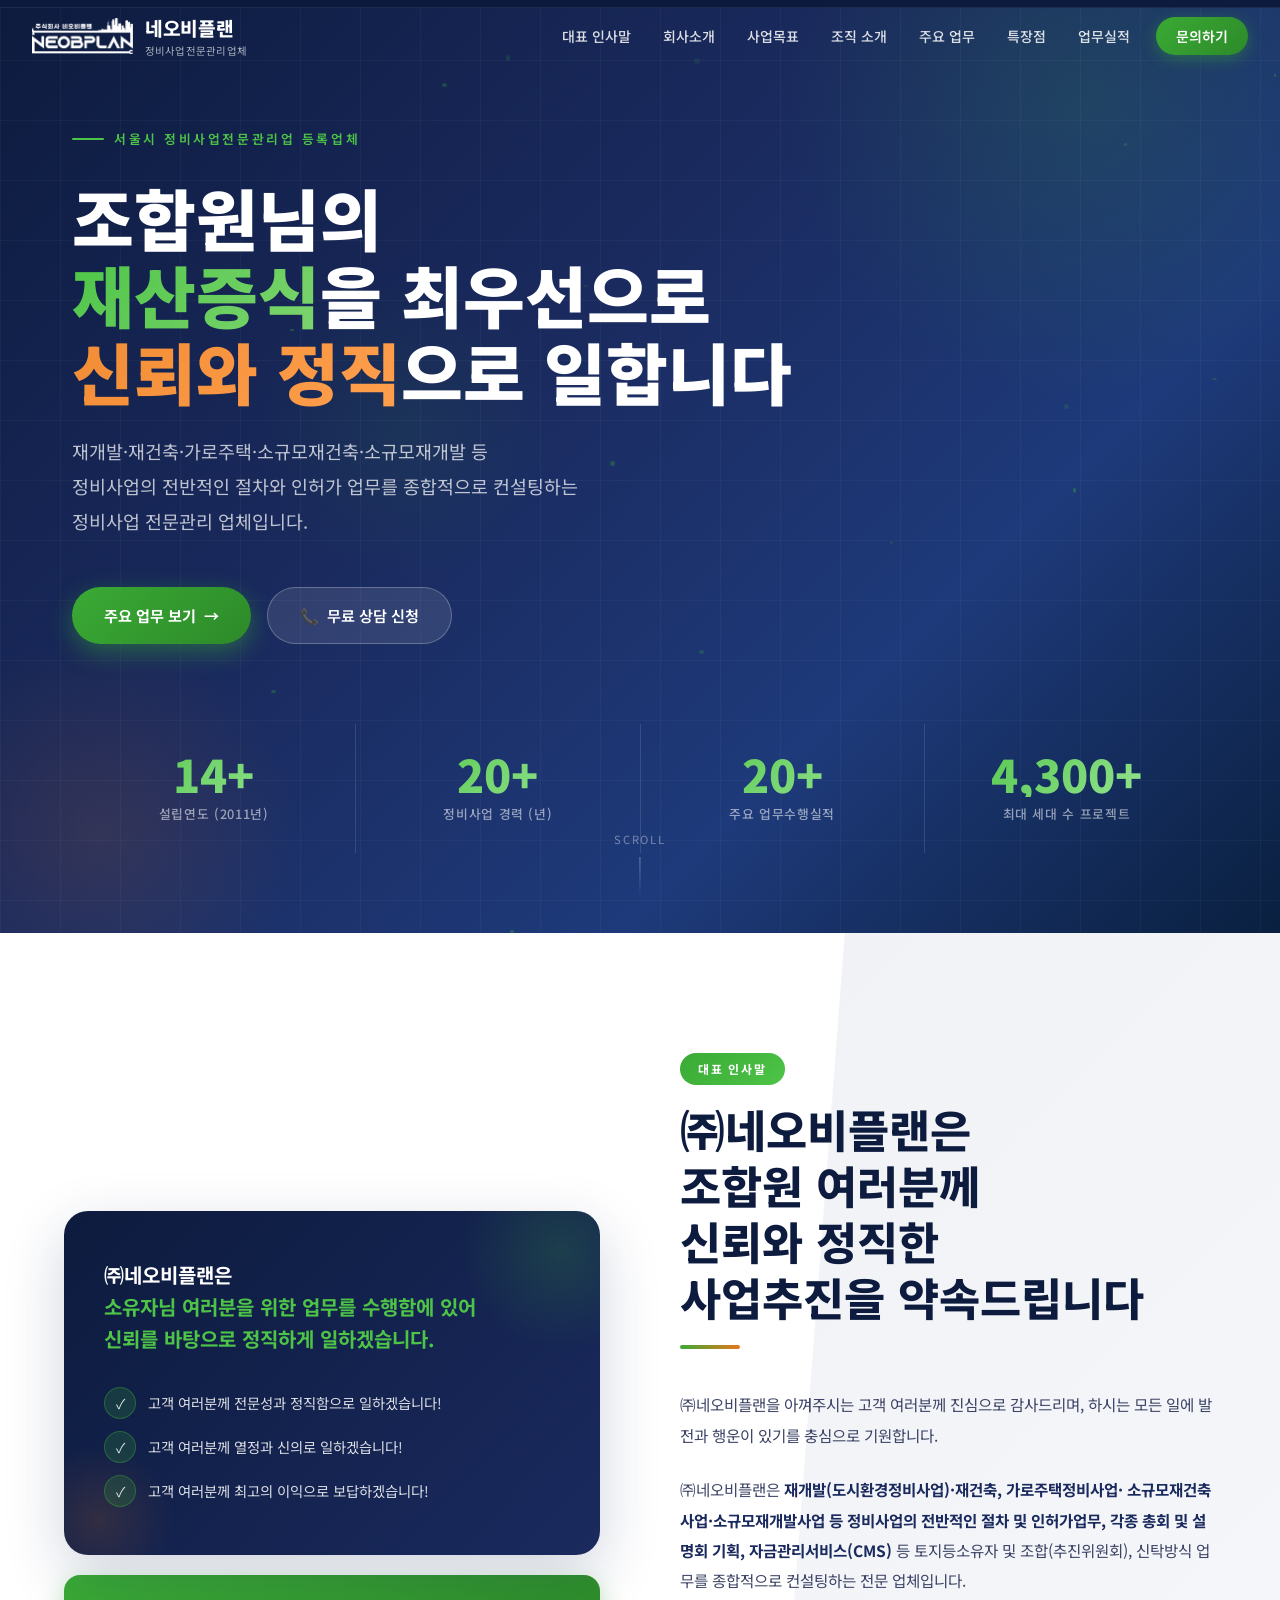
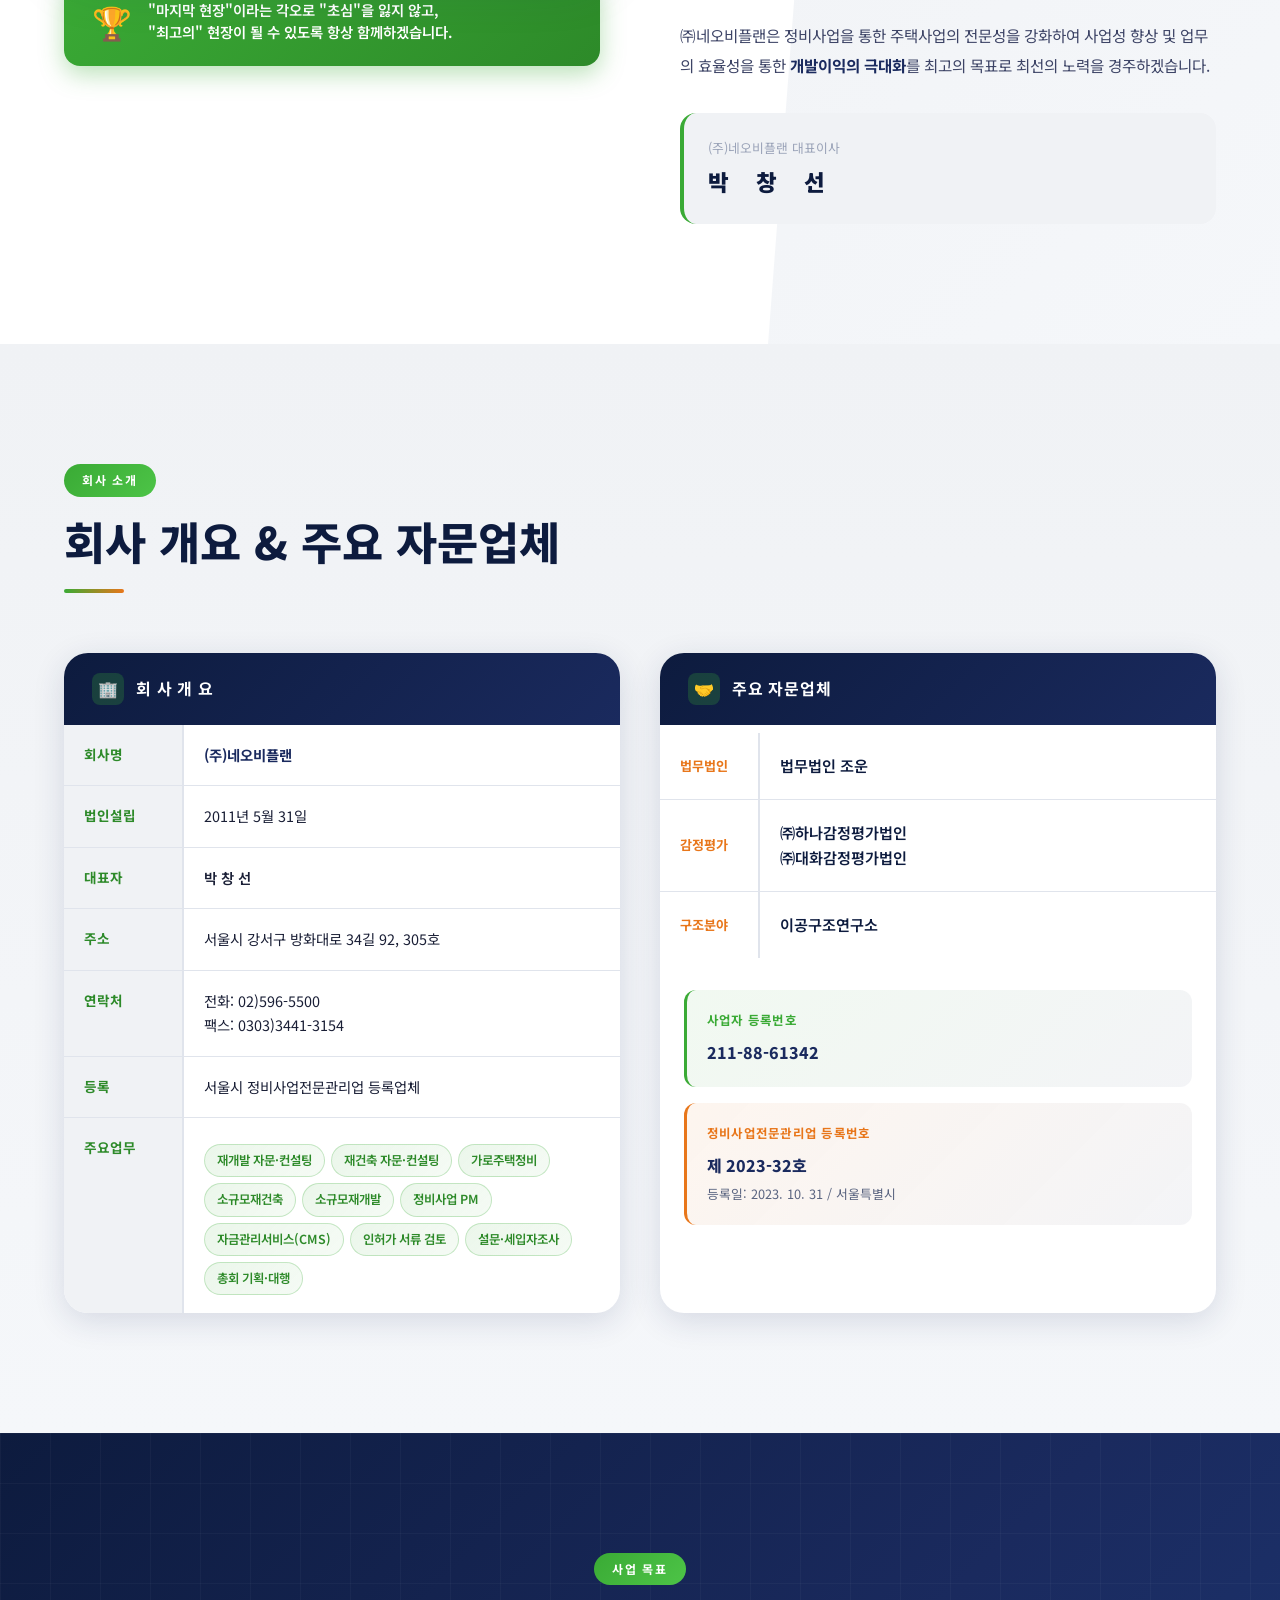
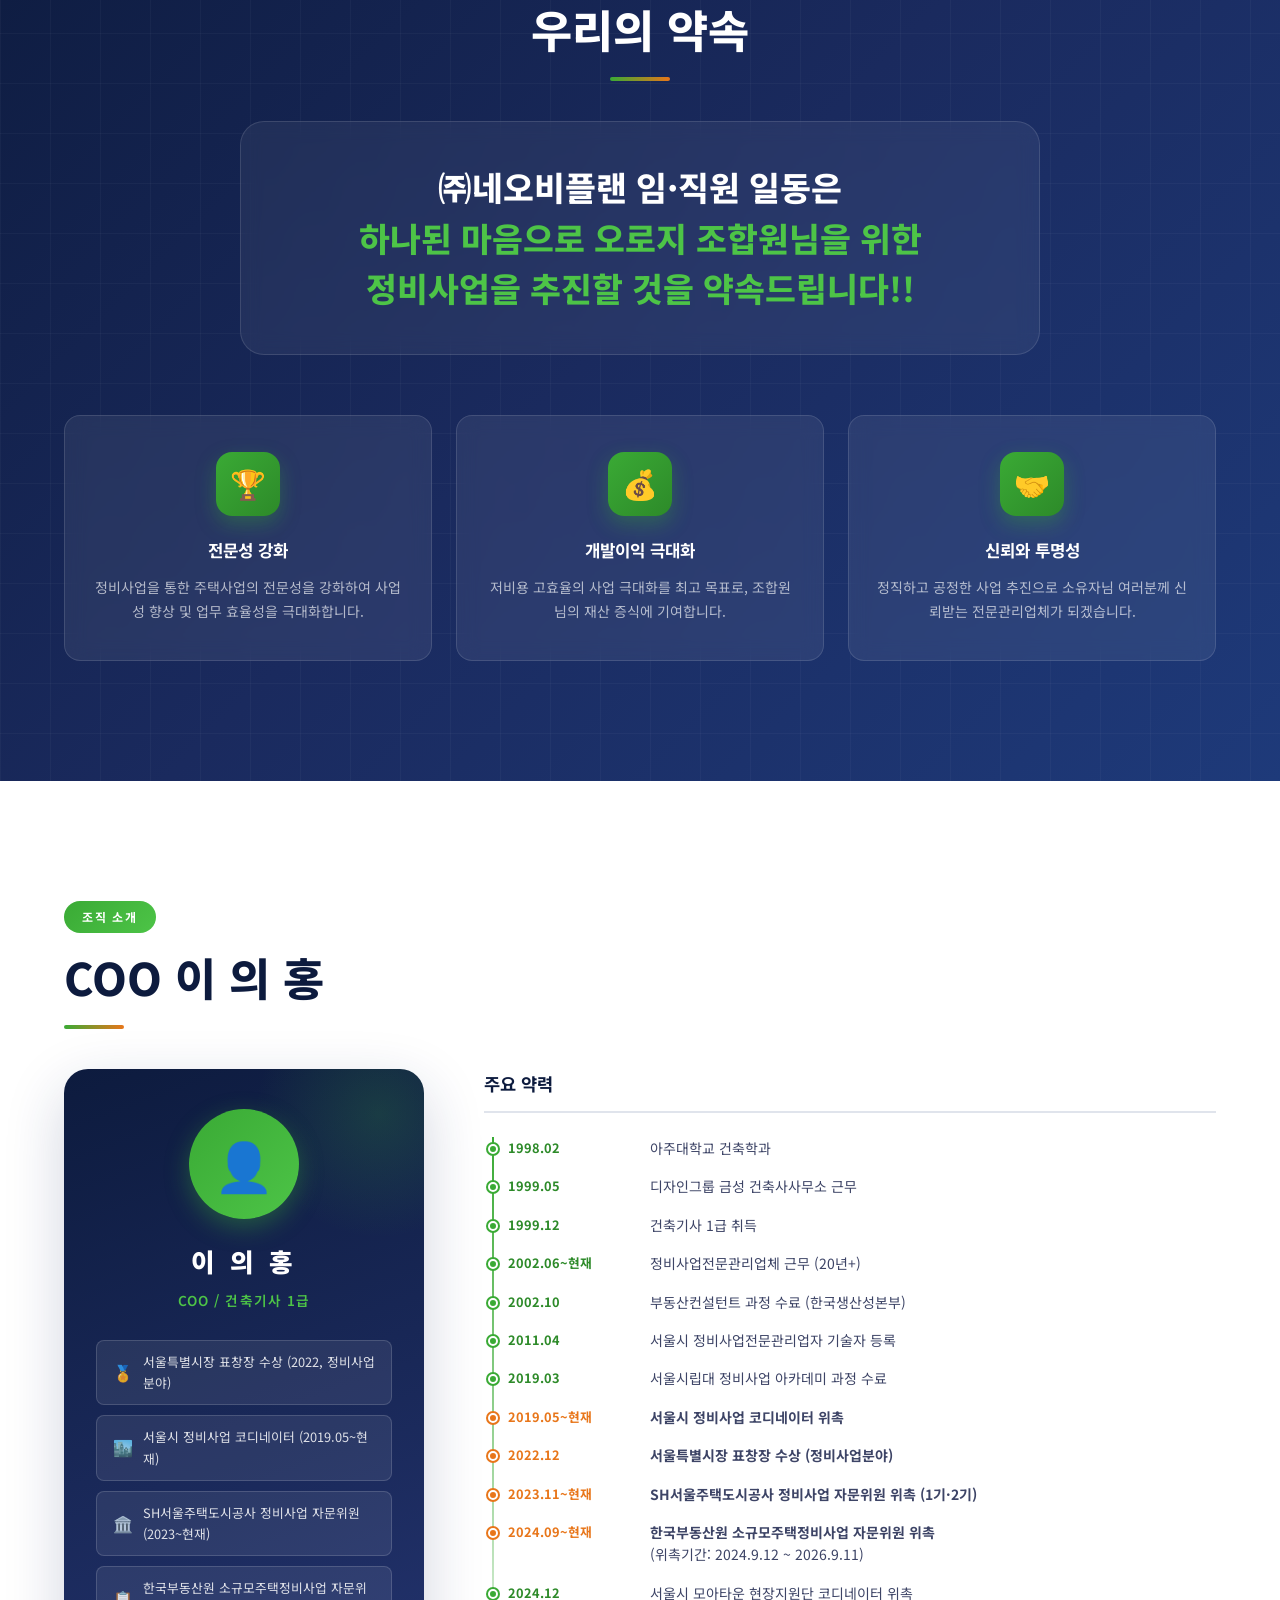
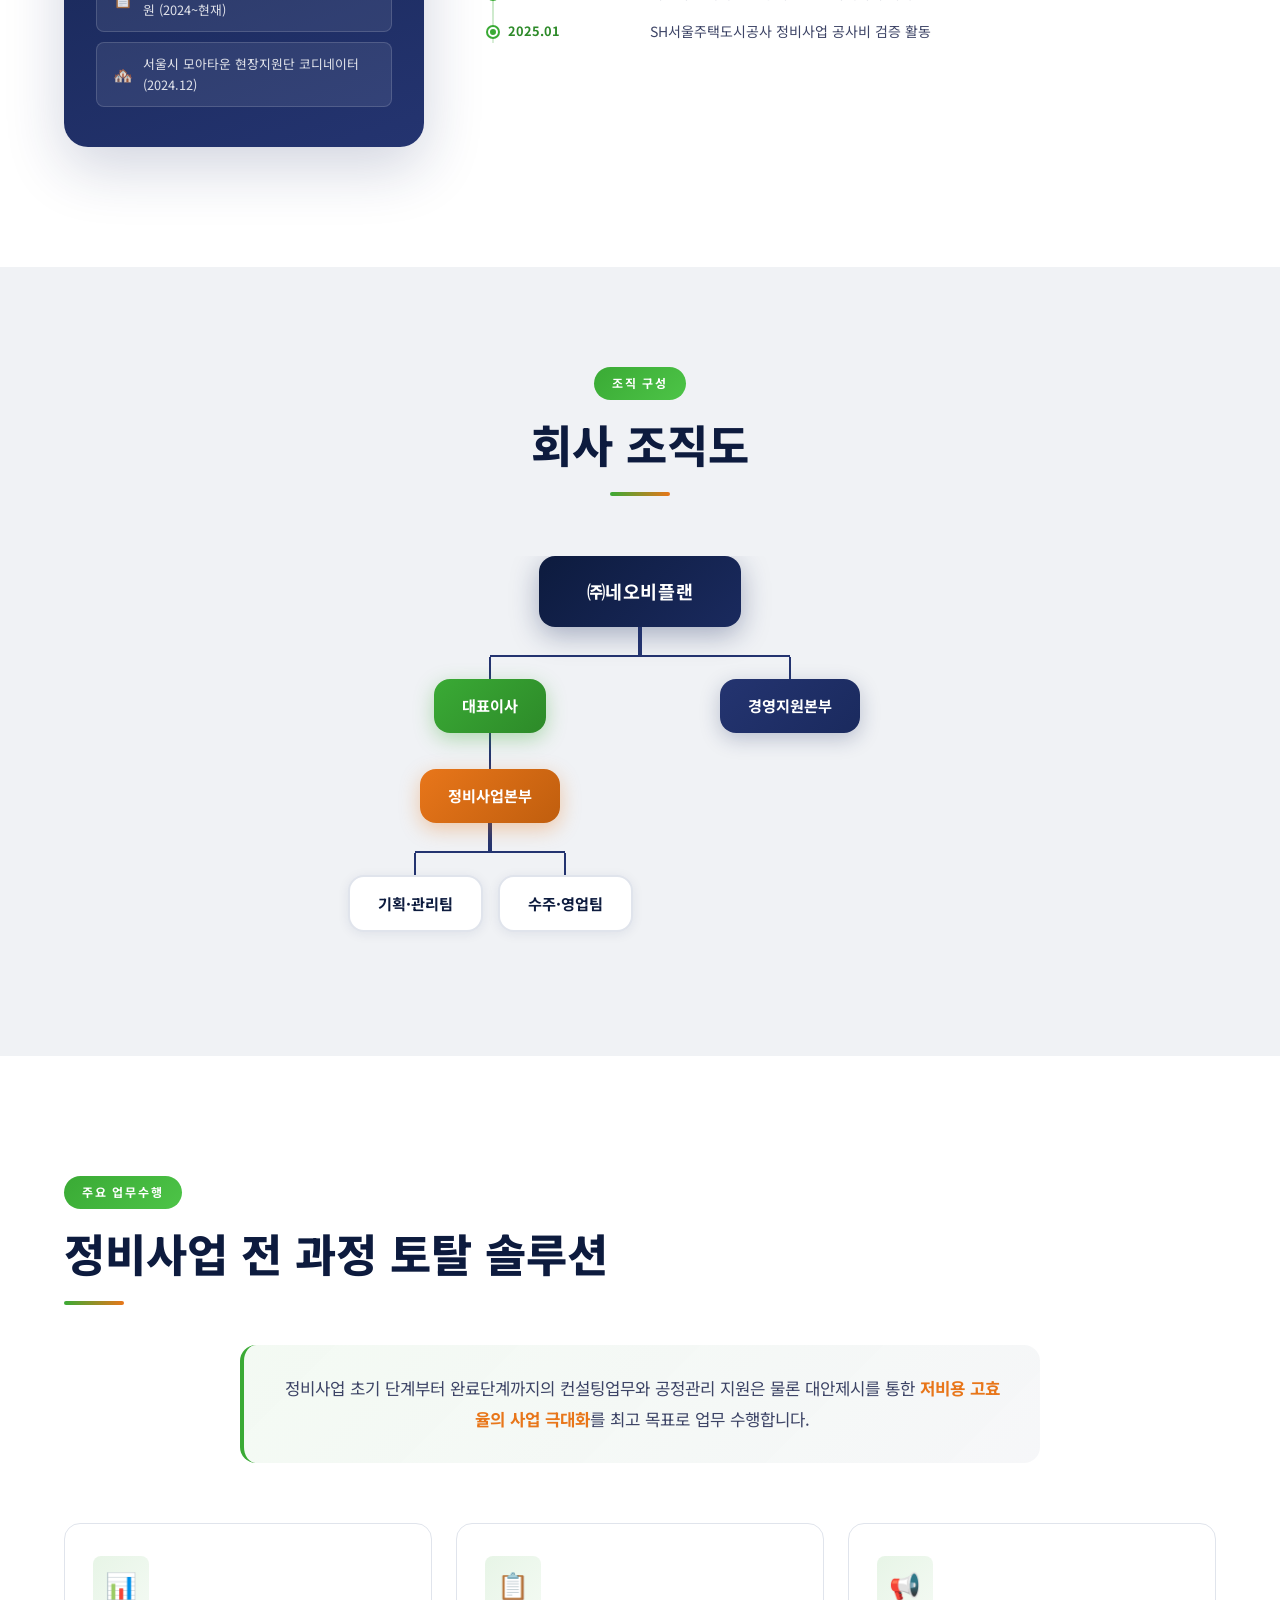
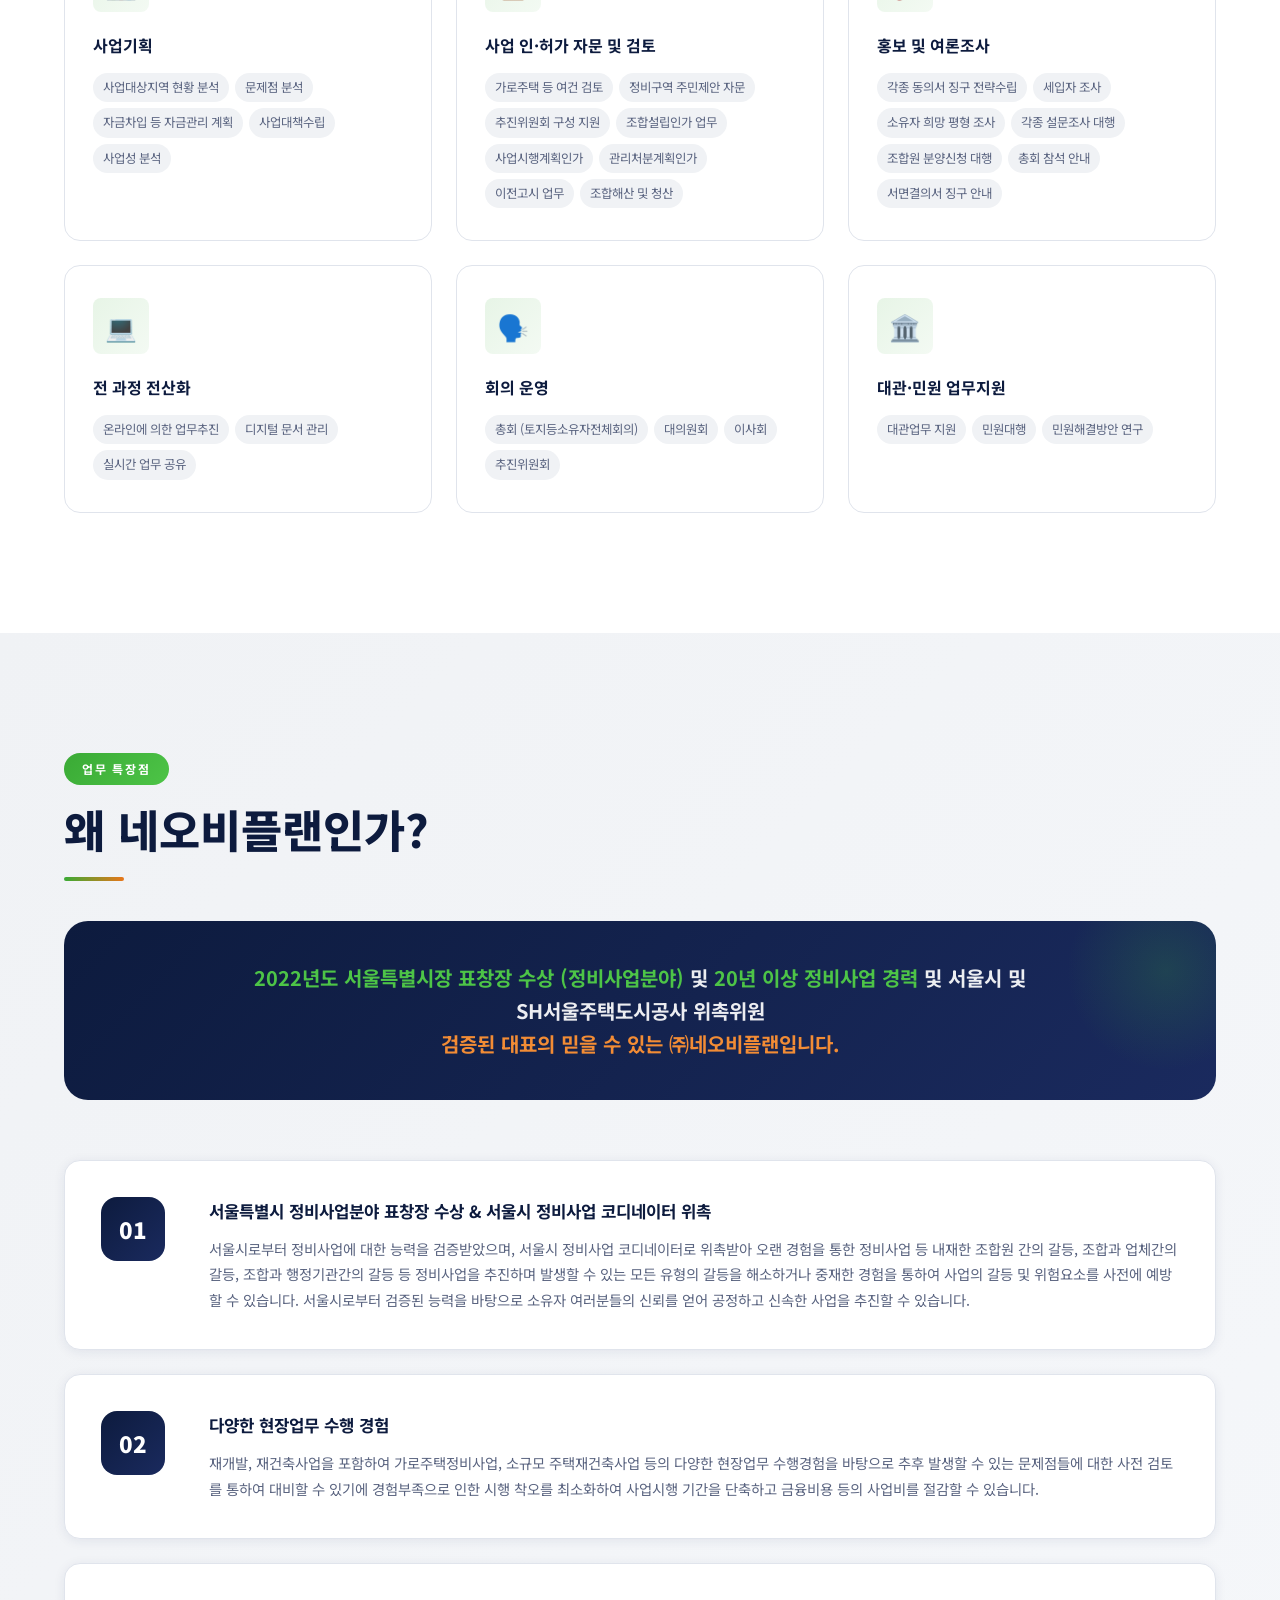
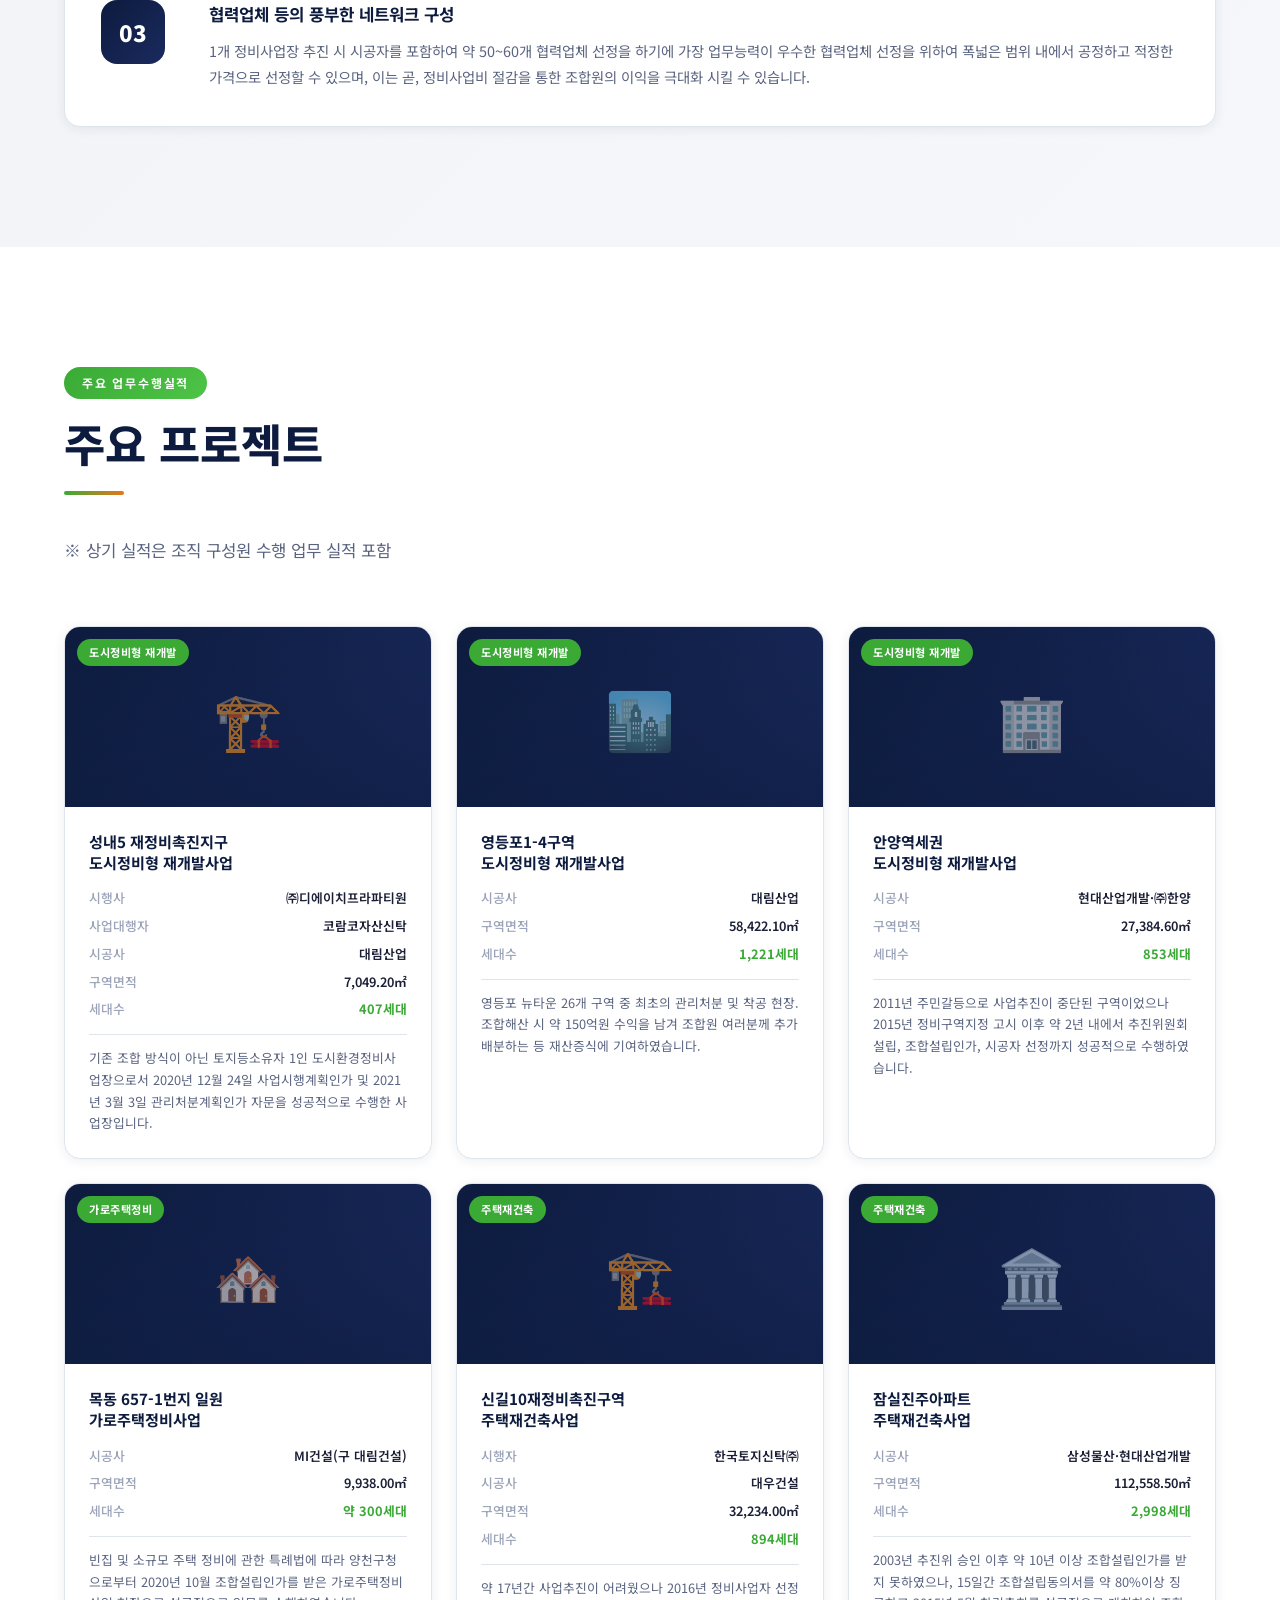
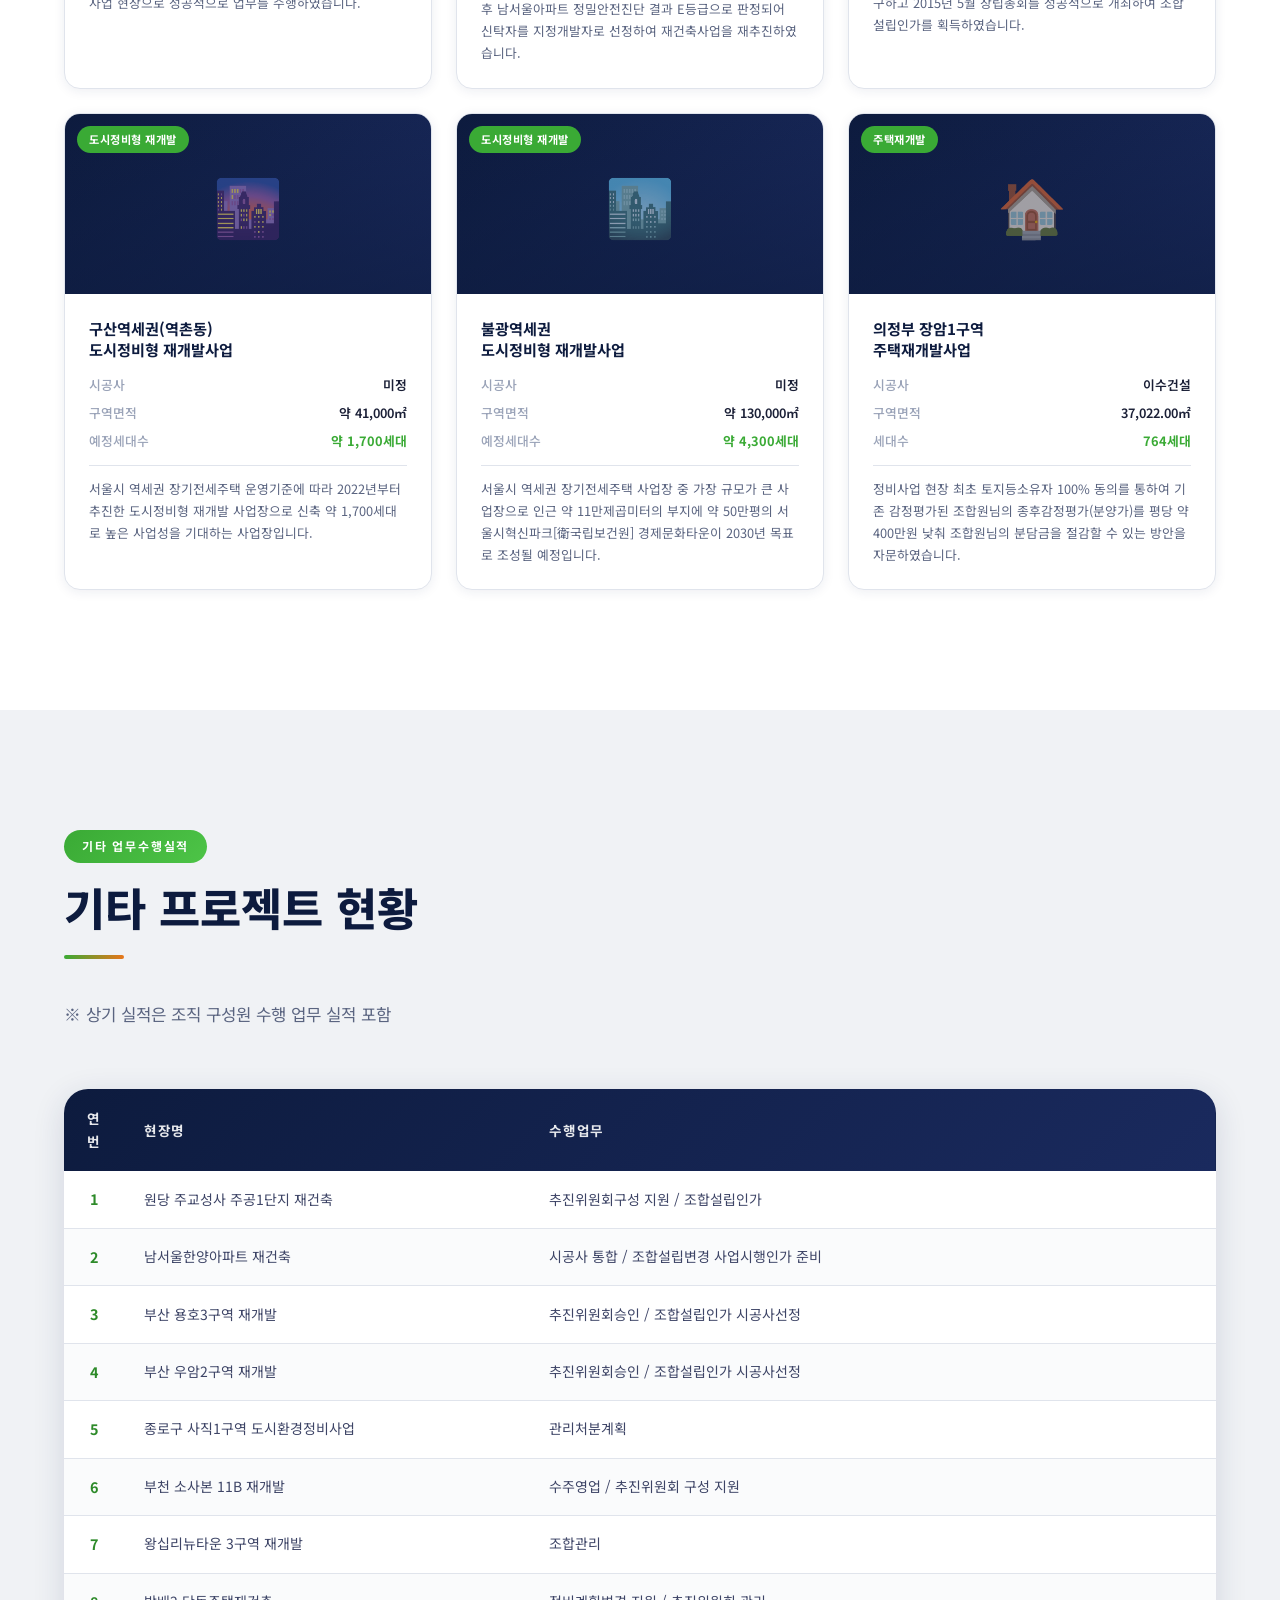
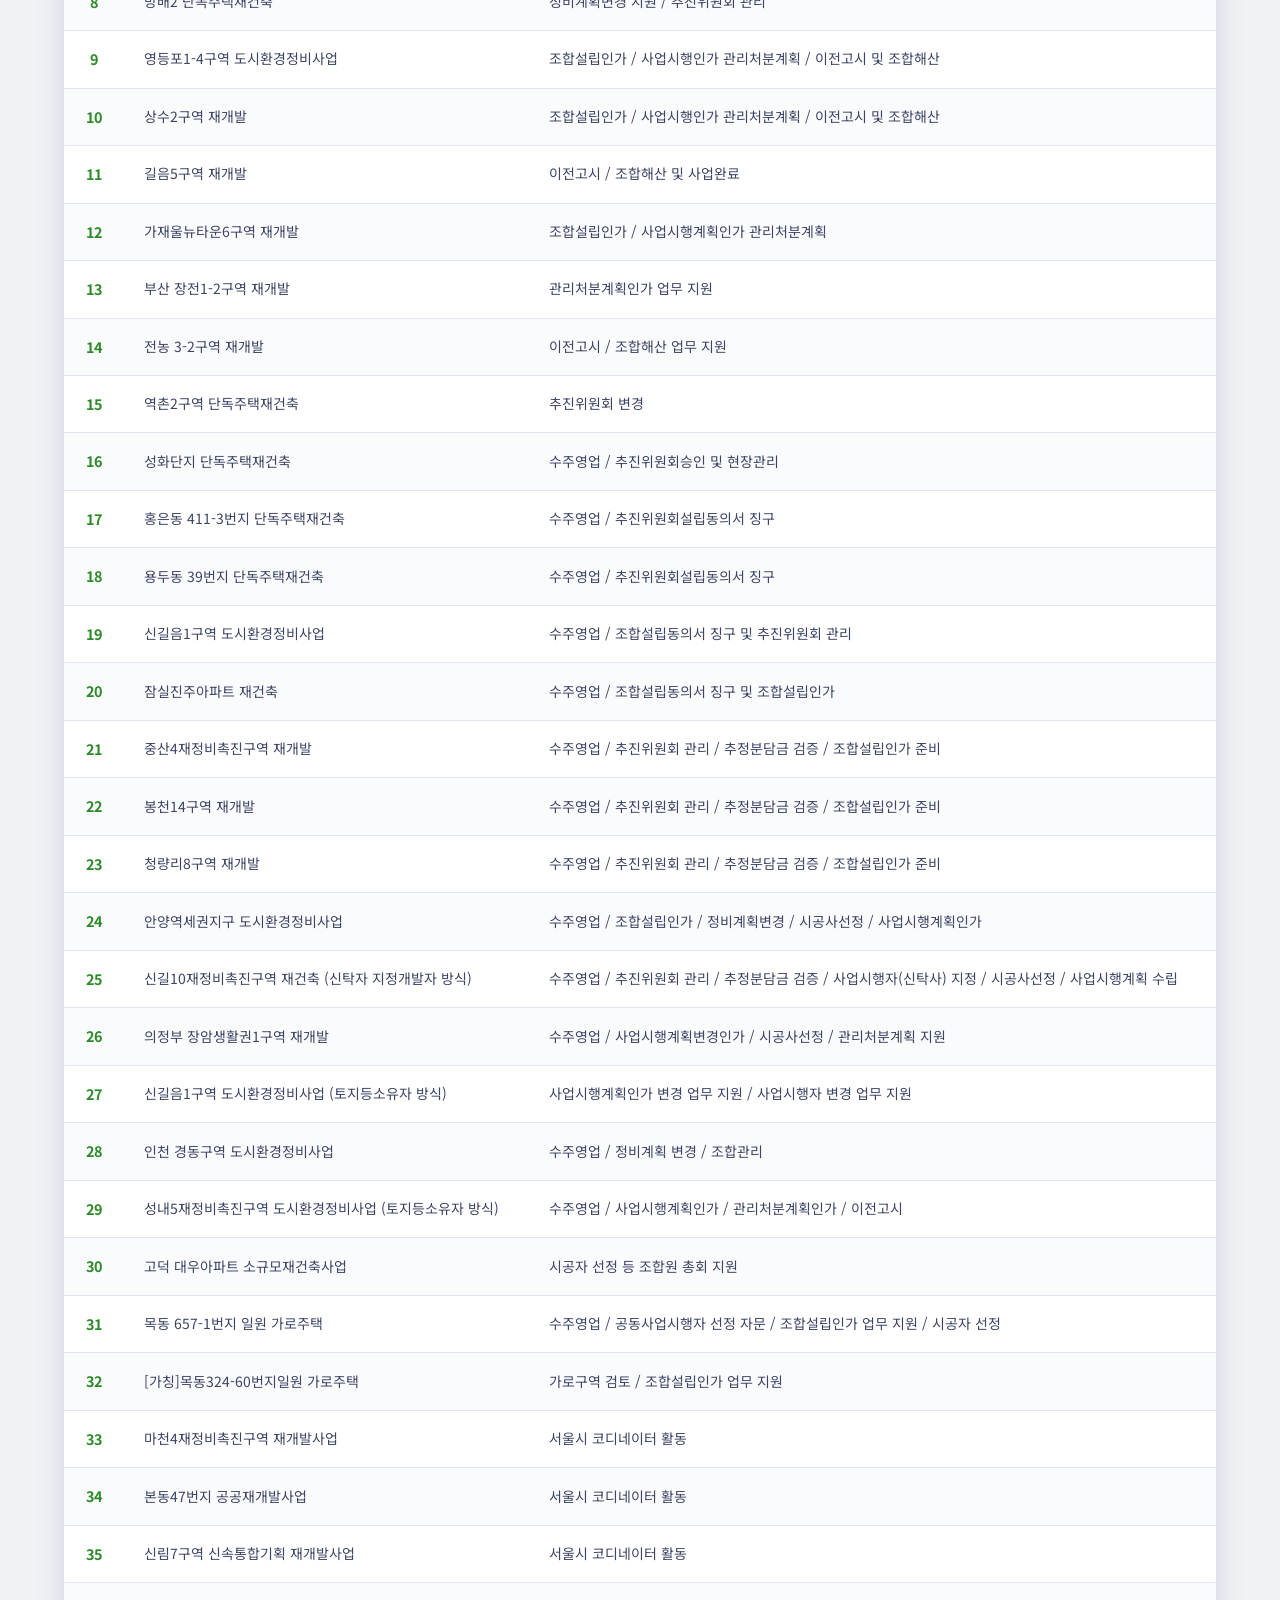
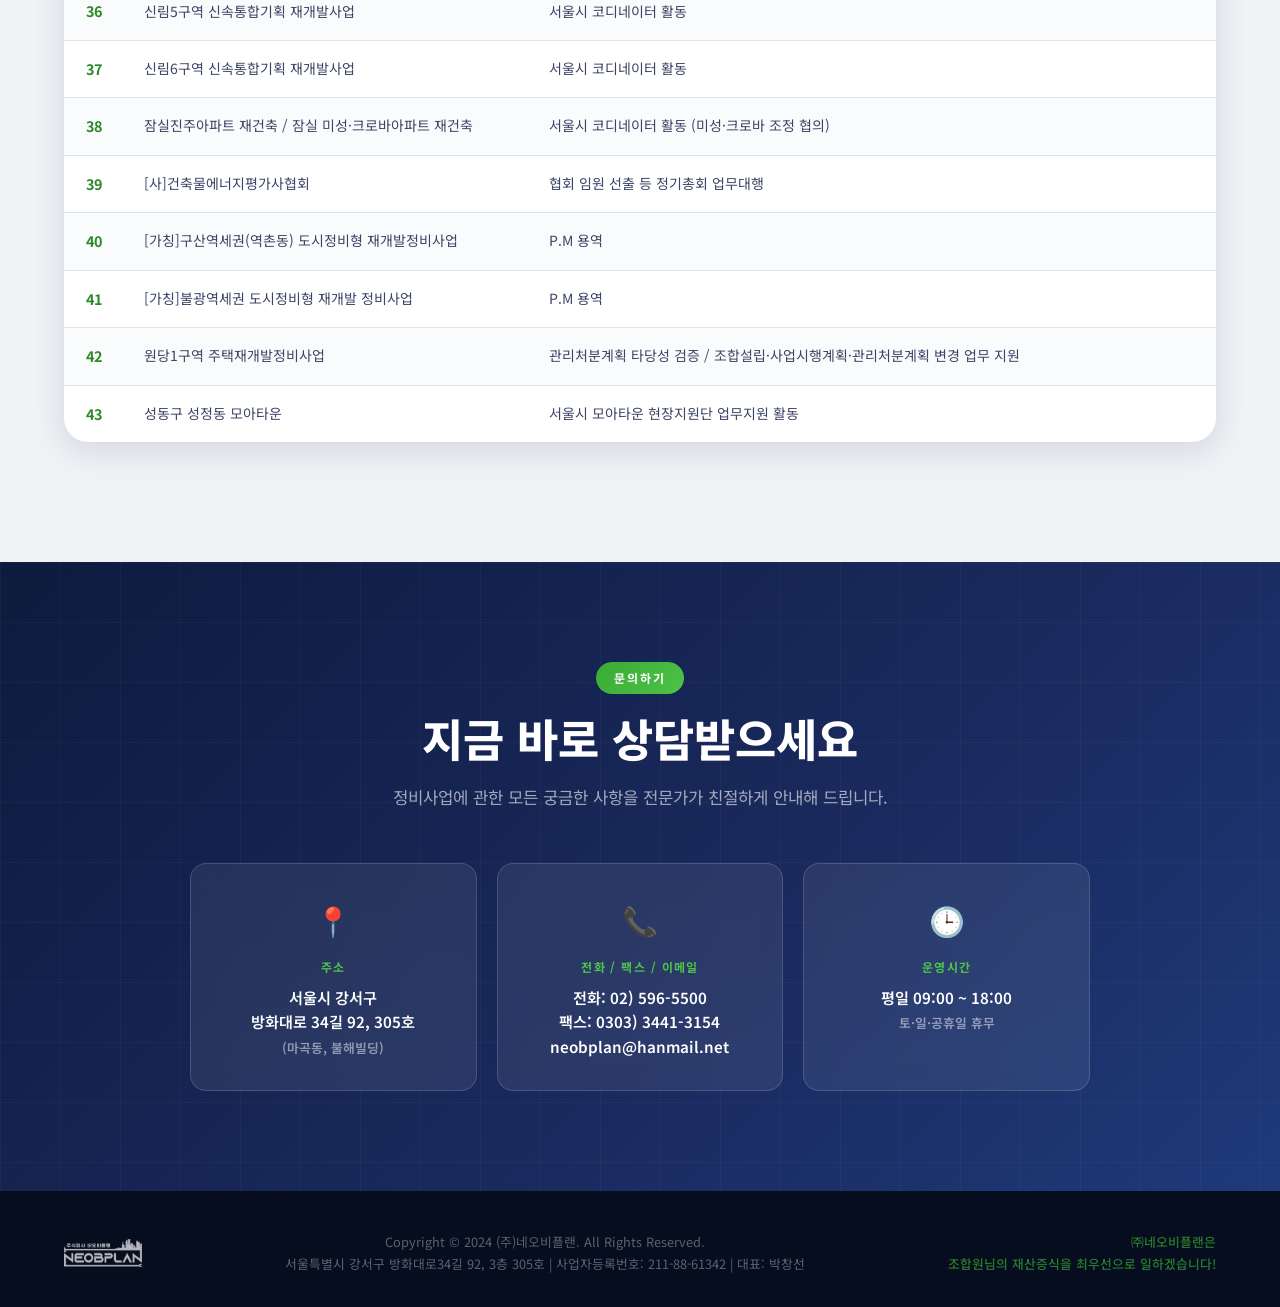
==== commit d18943dd: "Update project subtitle wording and CLAUDE.md - 업무실적 주석: '전체 조직 수행' → '조직 구성원 수행' (주요·기타 섹션 공통) - CL" ====
--- a/index.html
+++ b/index.html
@@ -655,7 +655,7 @@
       <div class="section-badge reveal">주요 업무수행실적</div>
       <h2 class="section-title reveal reveal-delay-1">주요 프로젝트</h2>
       <div class="section-divider reveal reveal-delay-2"></div>
-      <p class="section-subtitle reveal reveal-delay-3">※ 상기 실적은 전체 조직 수행 업무 실적 포함</p>
+      <p class="section-subtitle reveal reveal-delay-3">※ 상기 실적은 조직 구성원 수행 업무 실적 포함</p>
 
       <div class="projects-grid">
 
@@ -934,7 +934,7 @@
       <div class="section-badge reveal">기타 업무수행실적</div>
       <h2 class="section-title reveal reveal-delay-1">기타 프로젝트 현황</h2>
       <div class="section-divider reveal reveal-delay-2"></div>
-      <p class="section-subtitle reveal reveal-delay-3">※ 상기 실적은 전체 조직 수행 업무 실적 포함</p>
+      <p class="section-subtitle reveal reveal-delay-3">※ 상기 실적은 조직 구성원 수행 업무 실적 포함</p>
 
       <div class="other-table-wrap reveal">
         <table class="other-table">
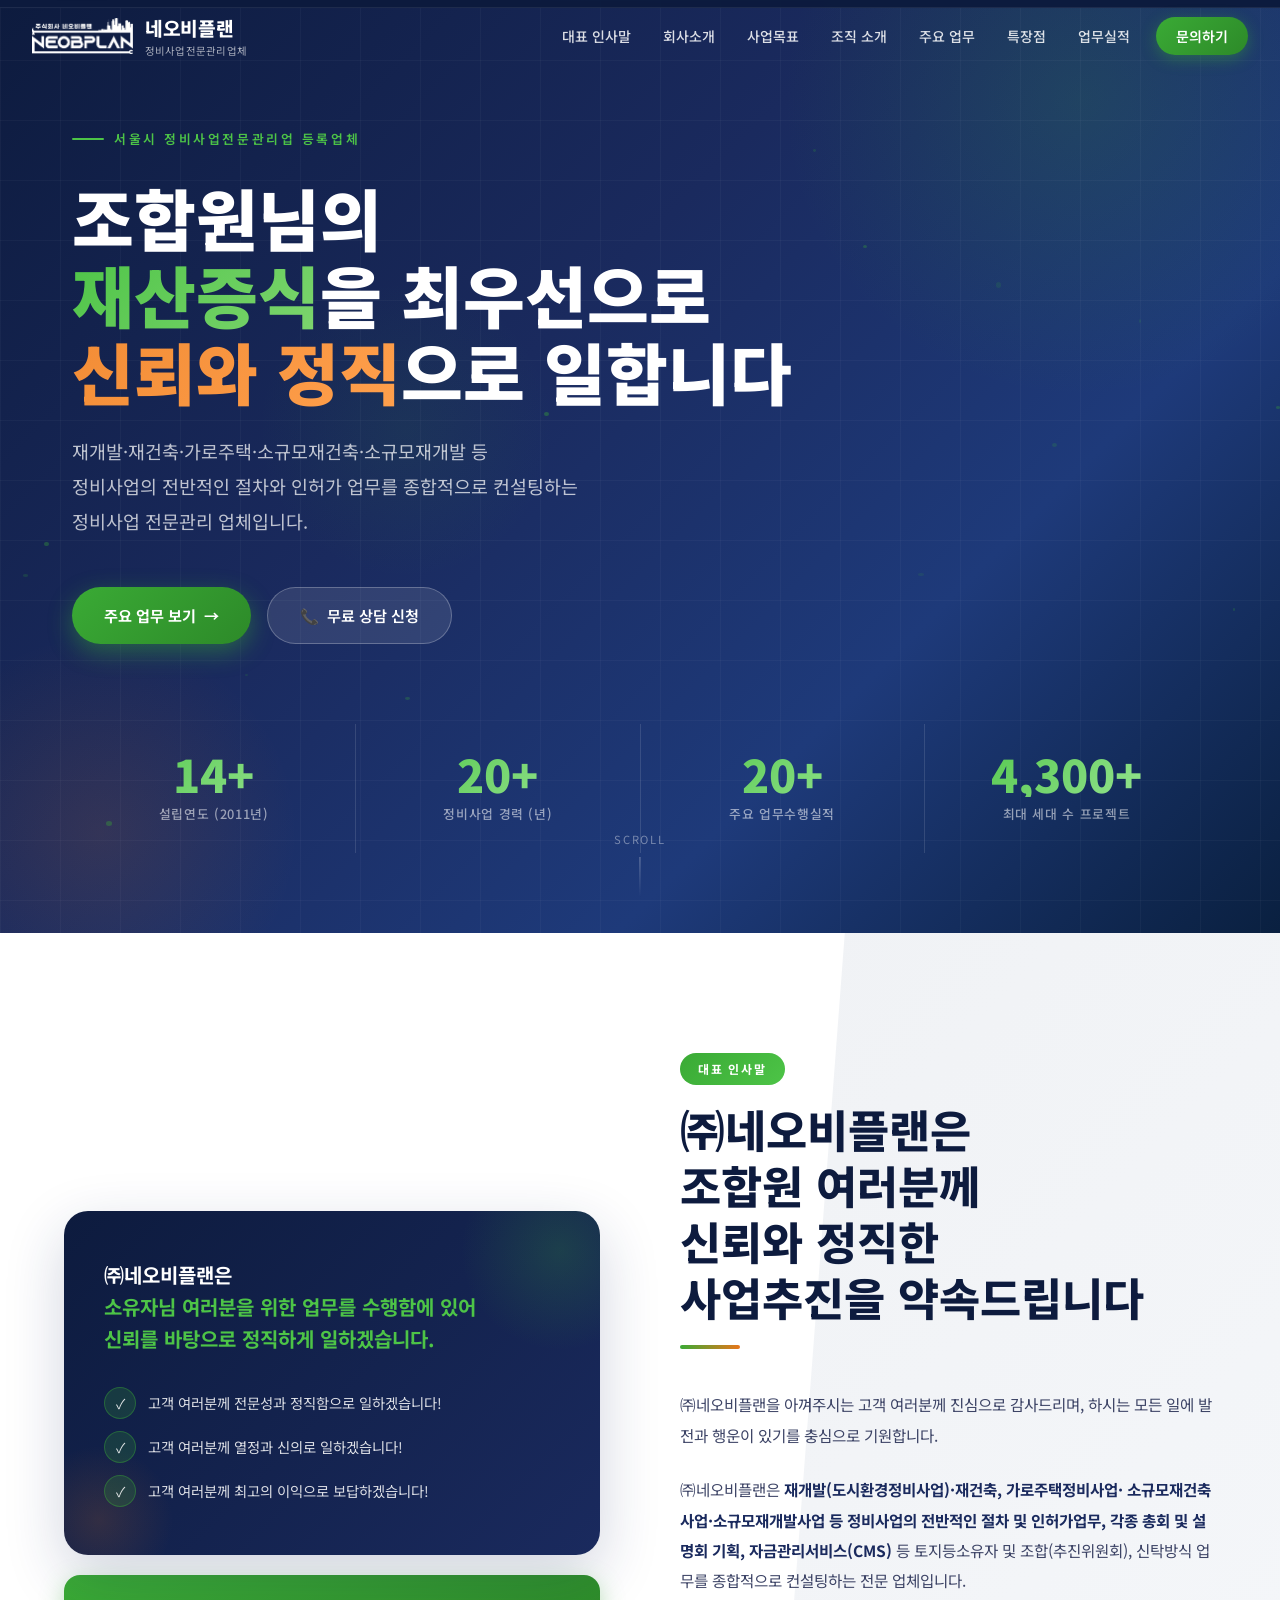
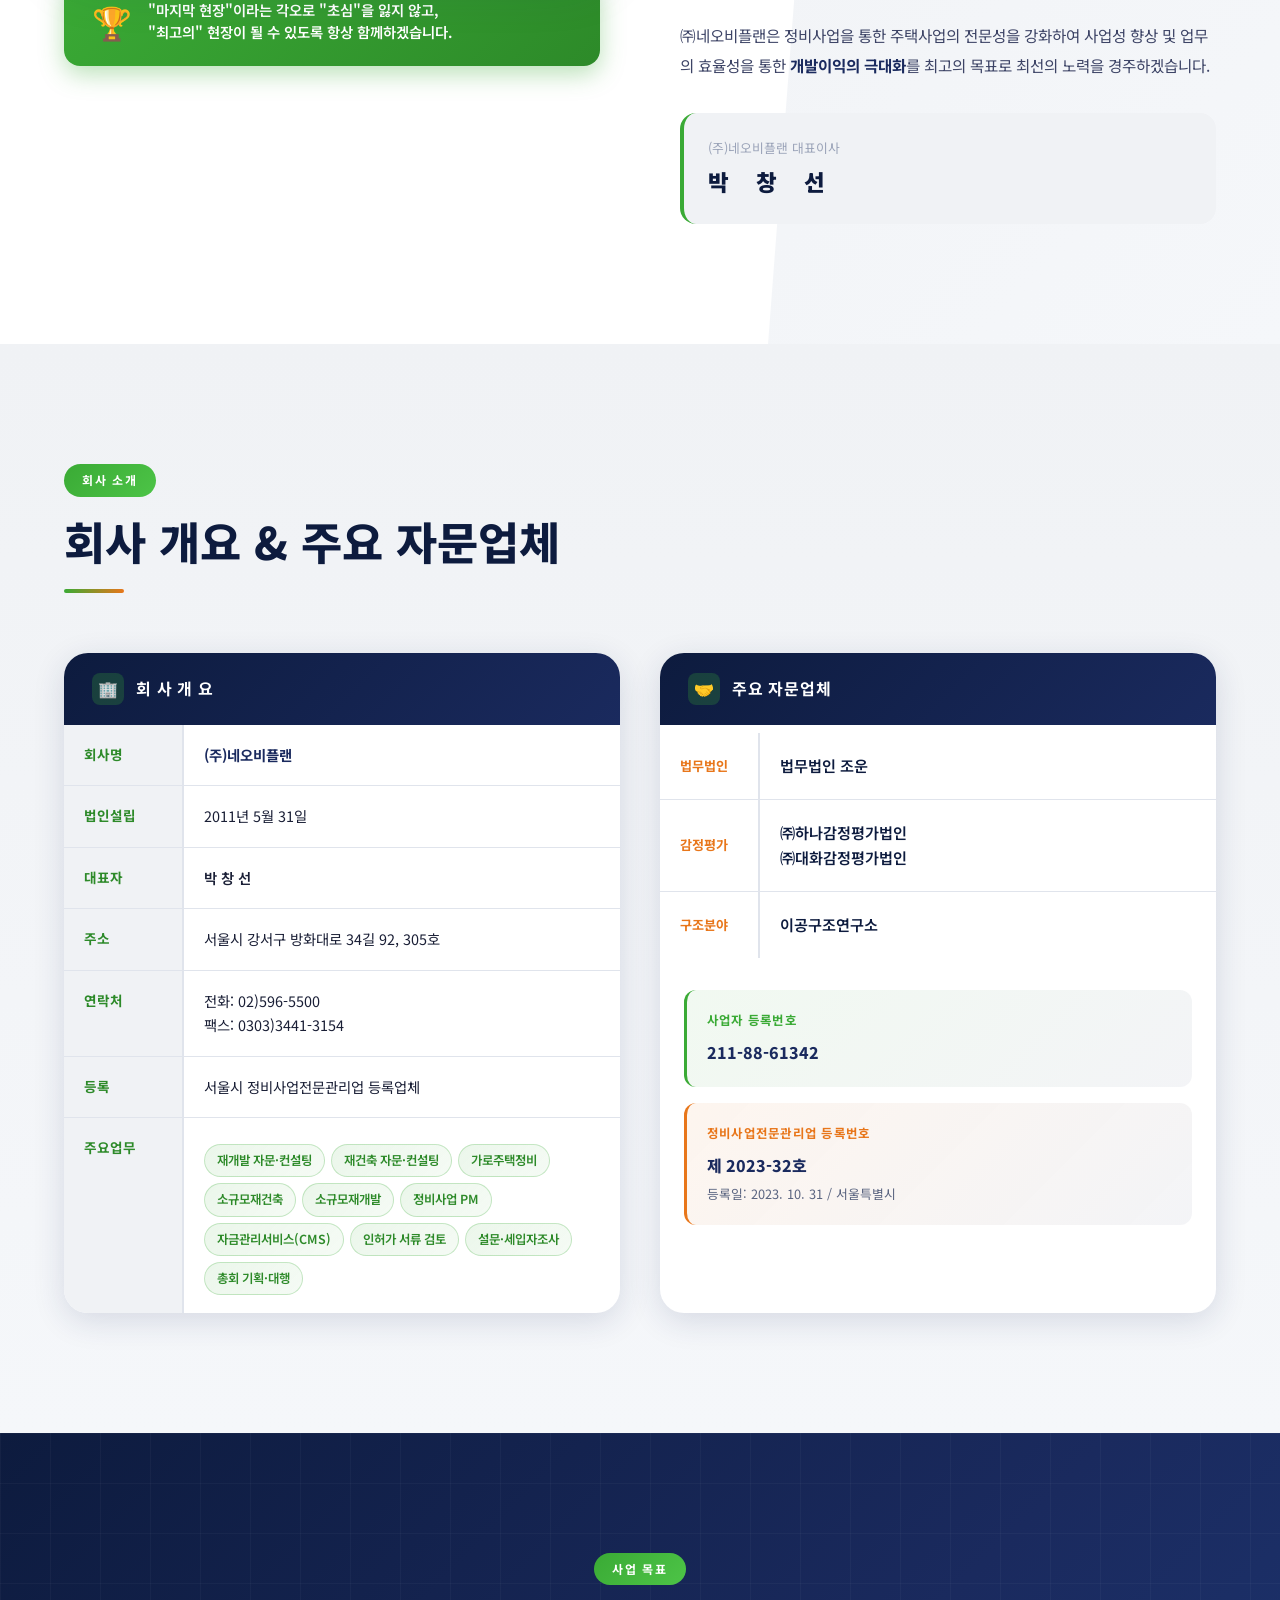
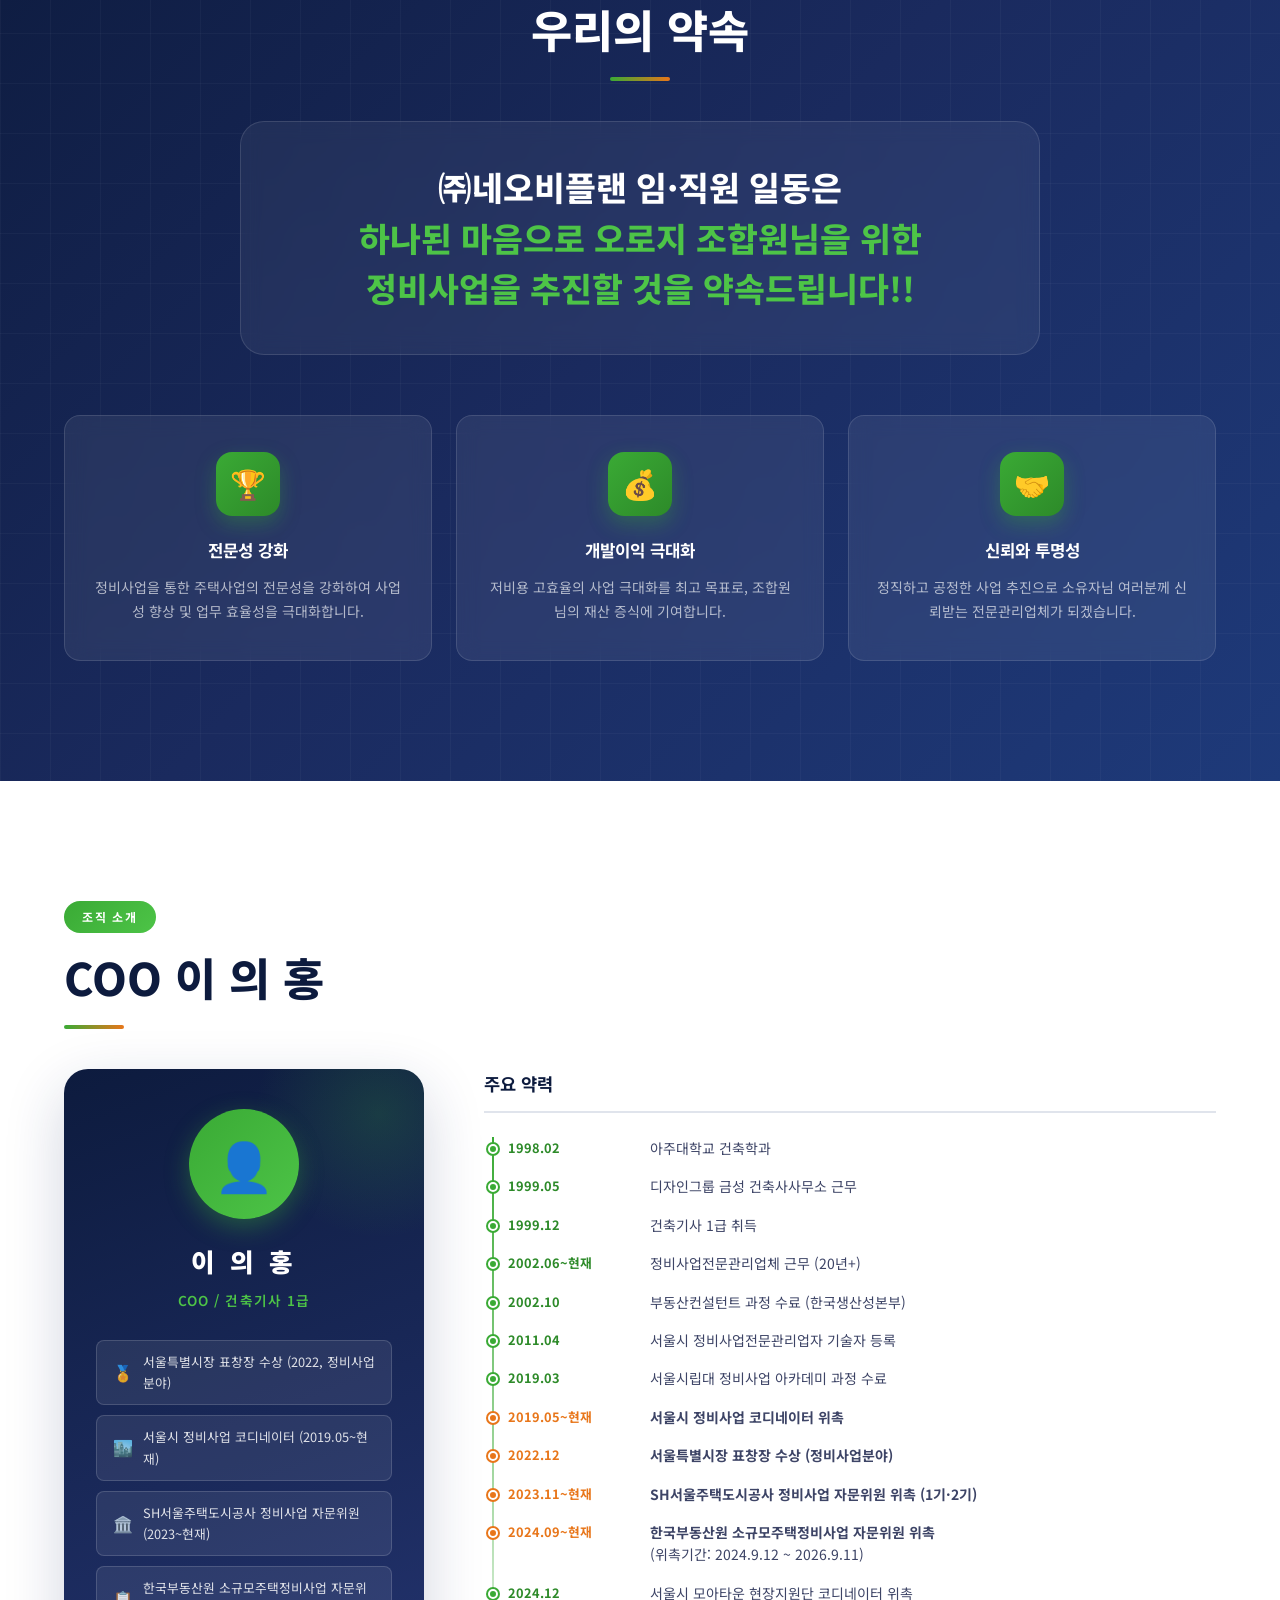
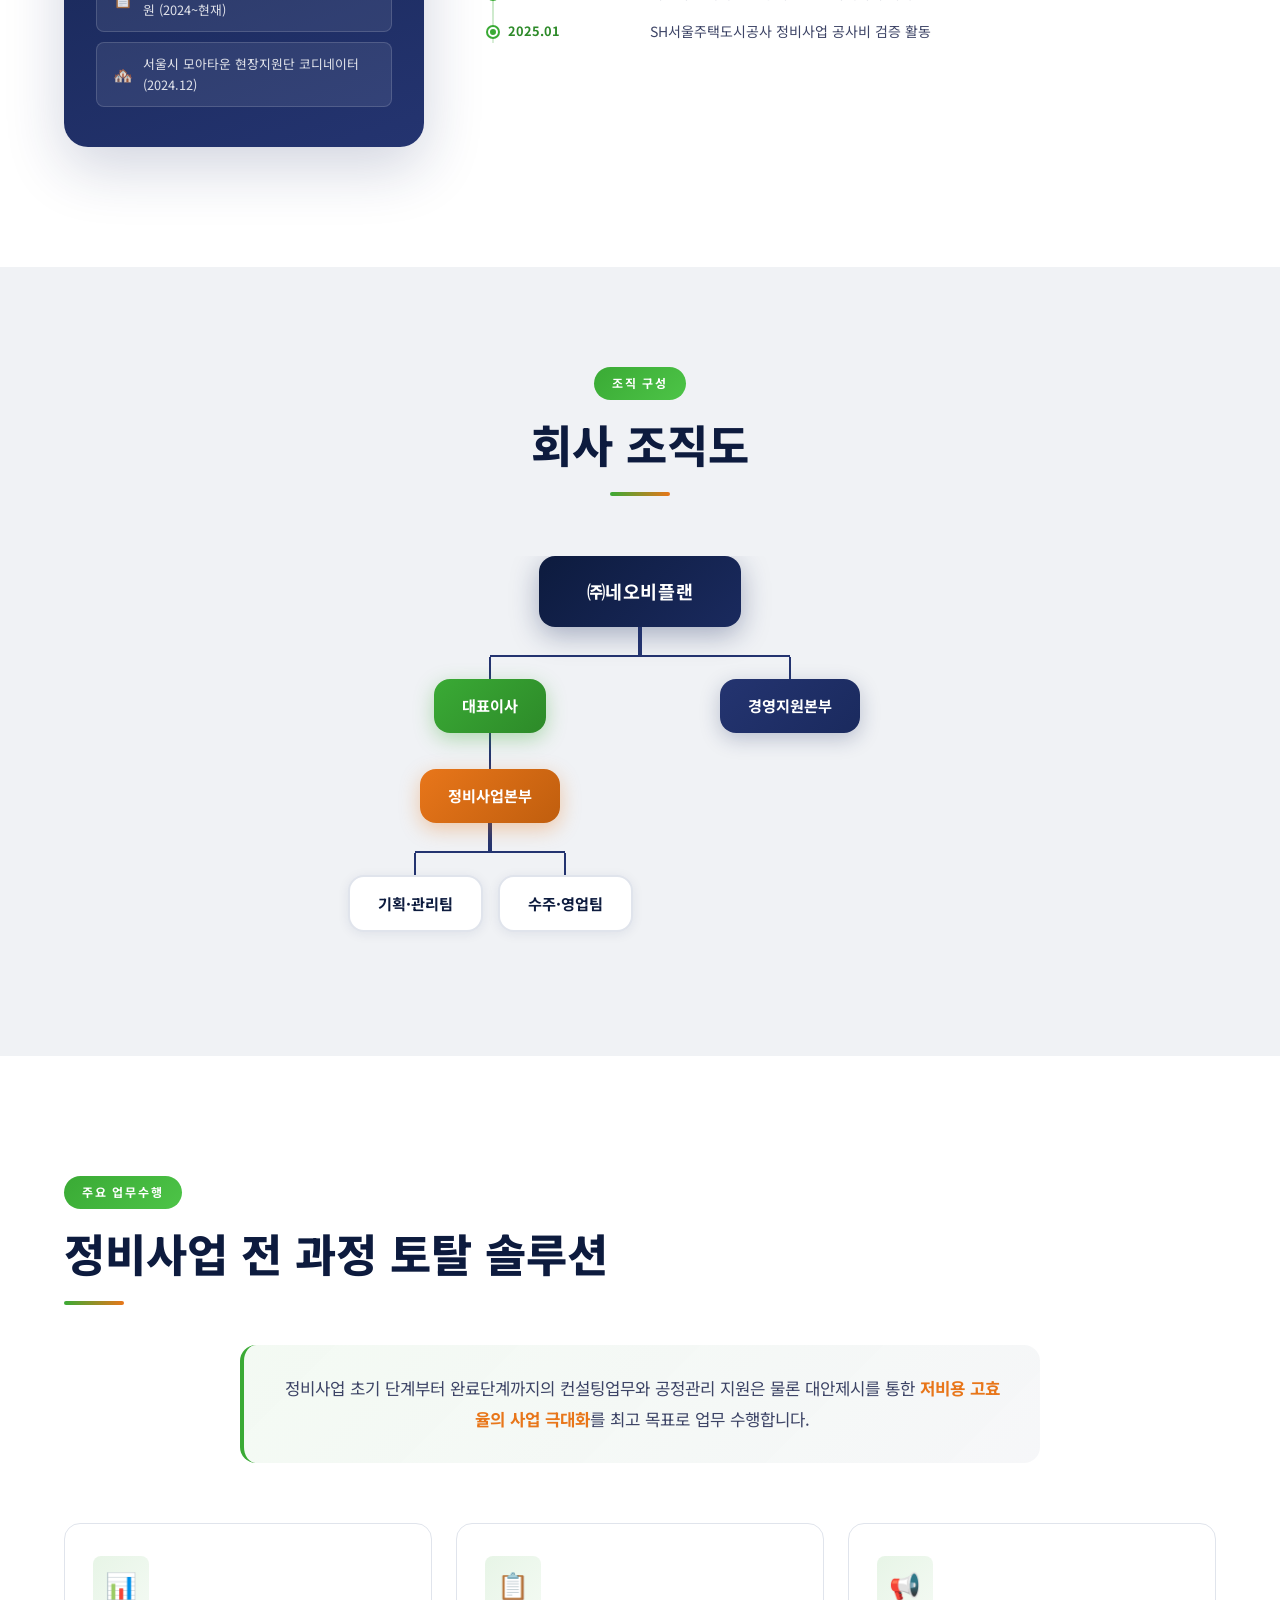
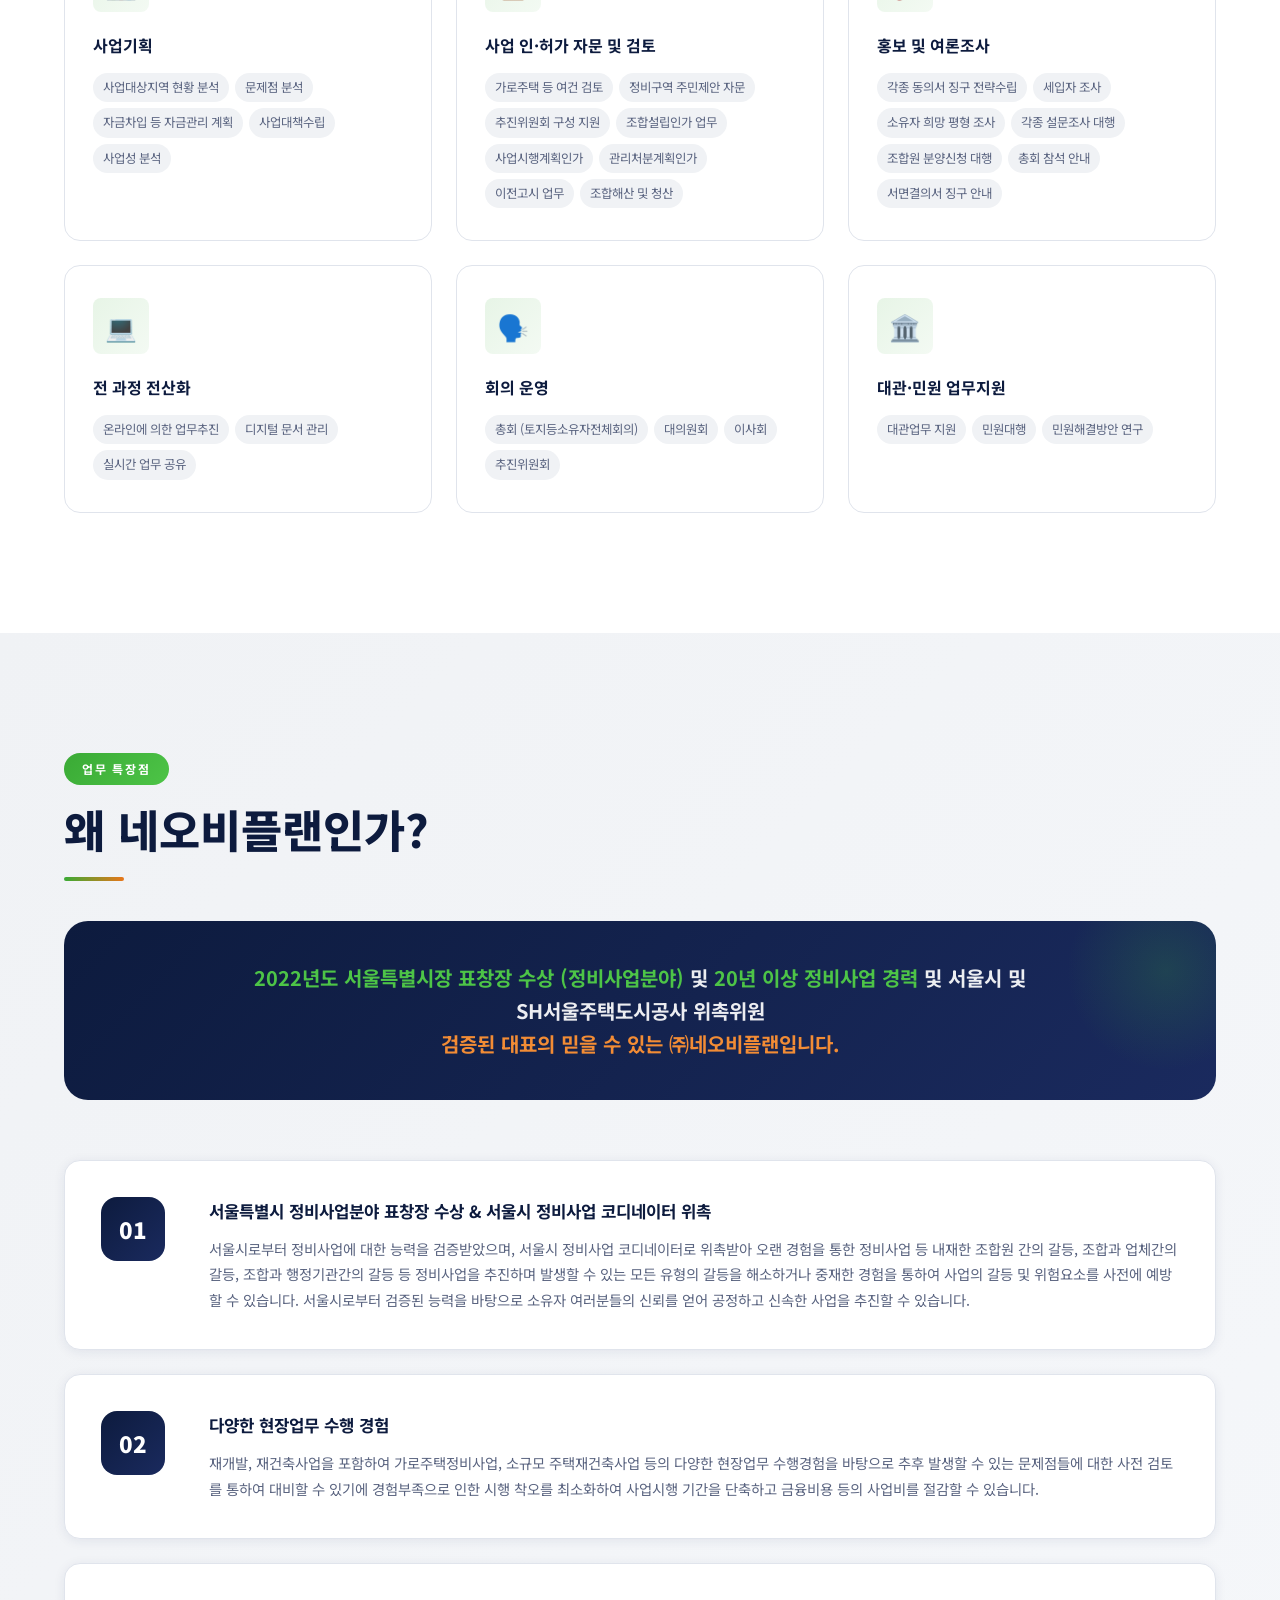
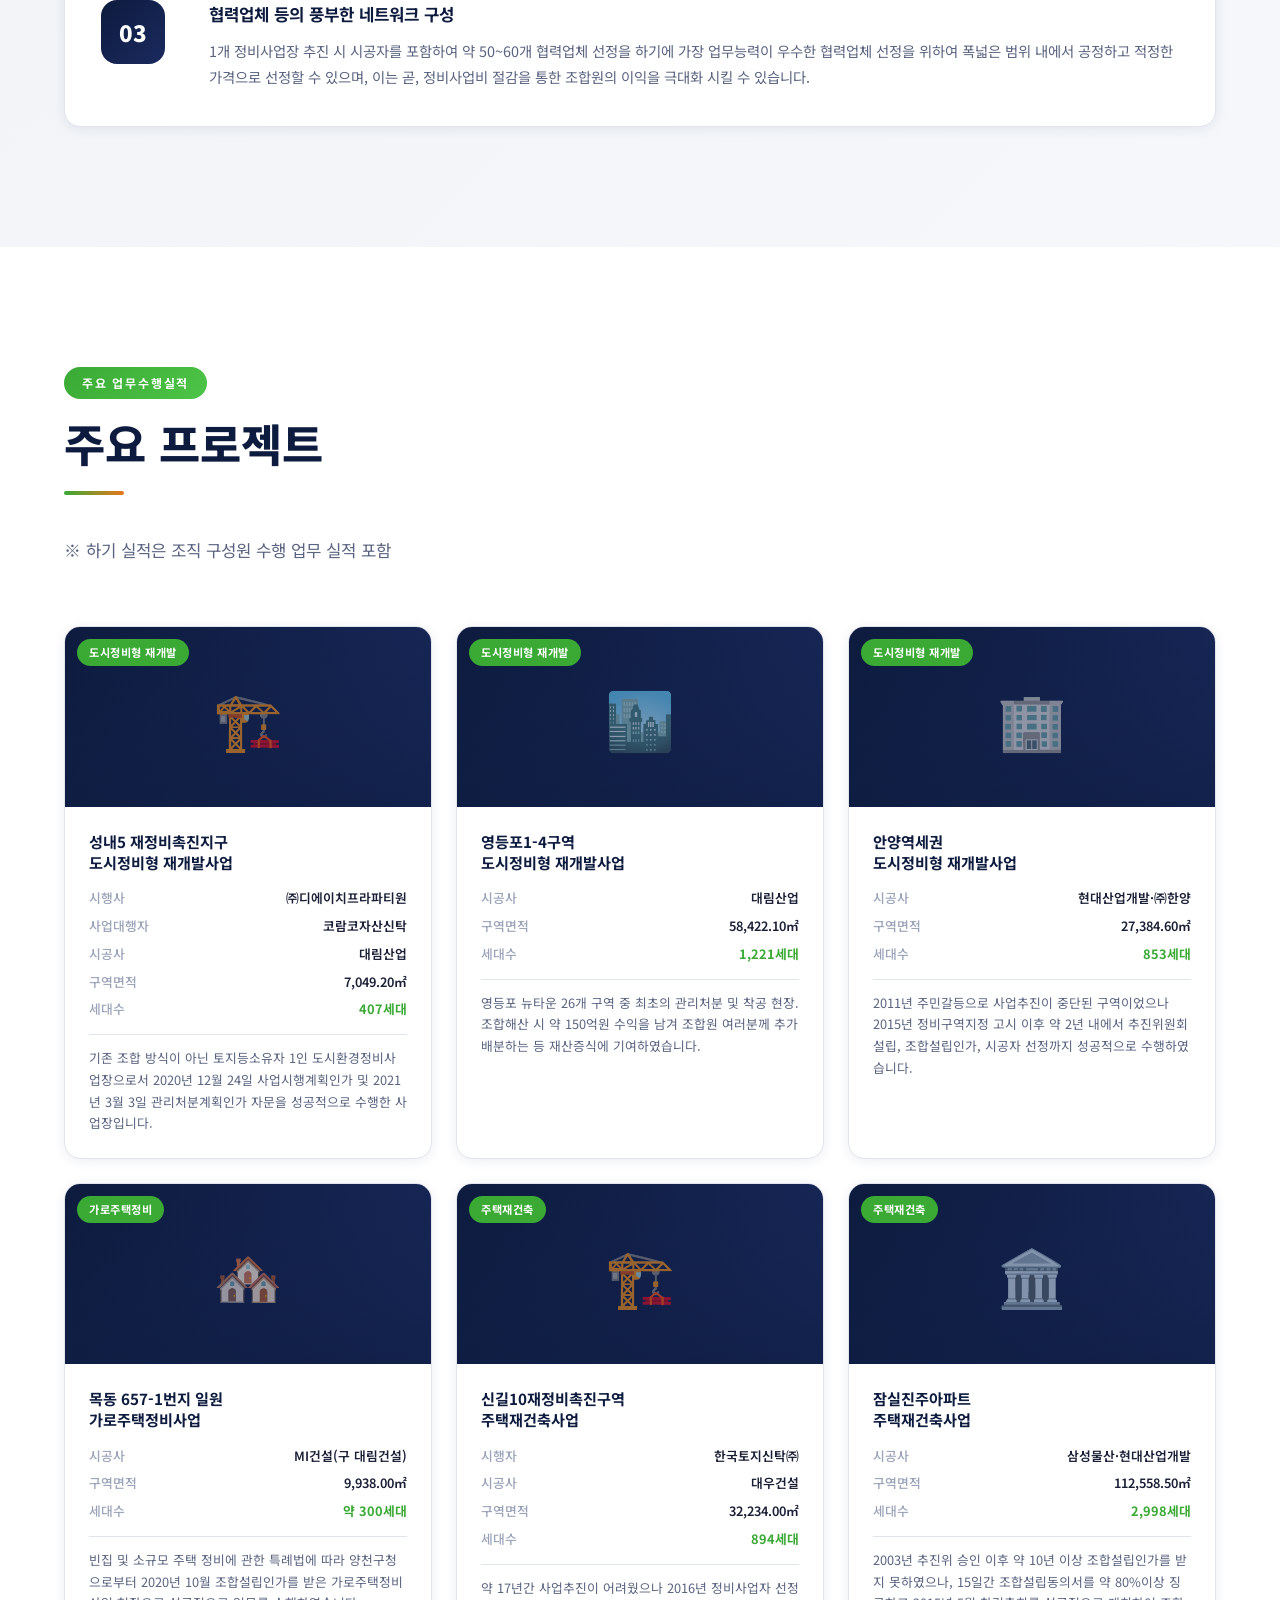
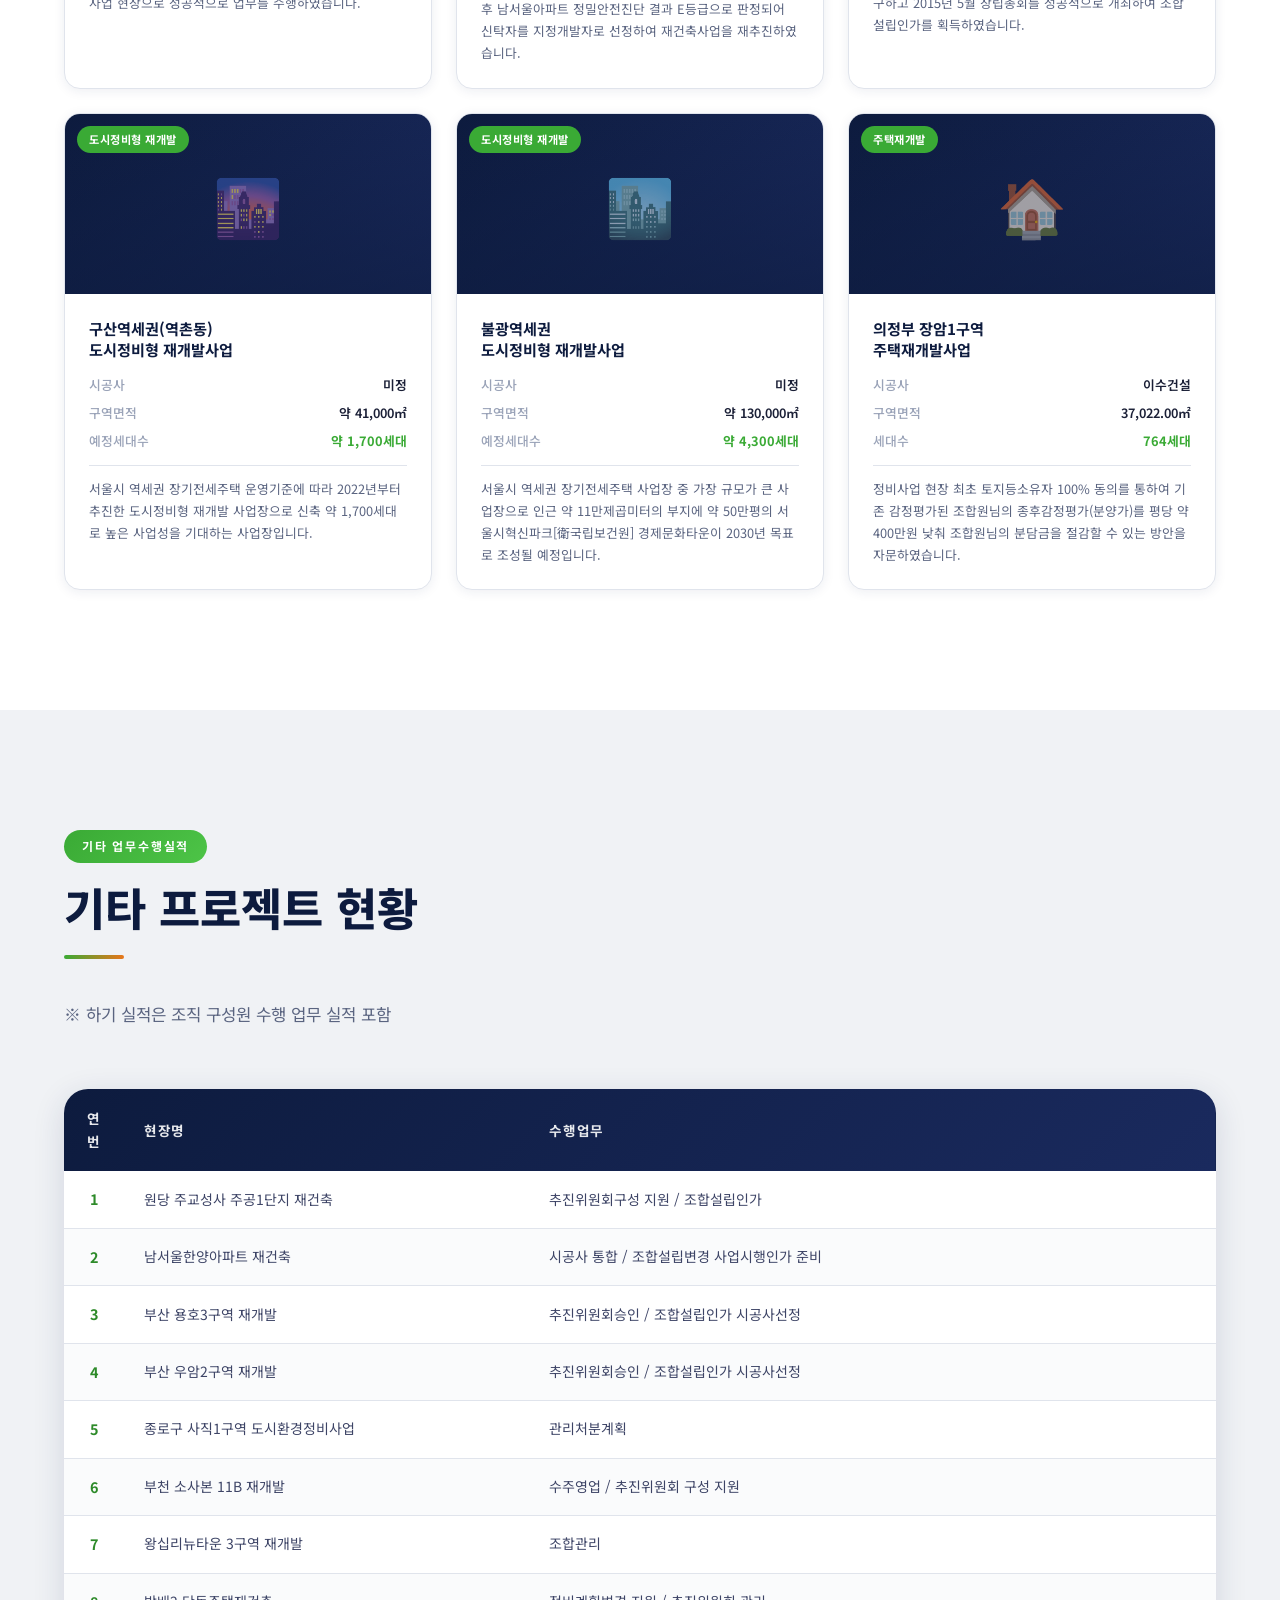
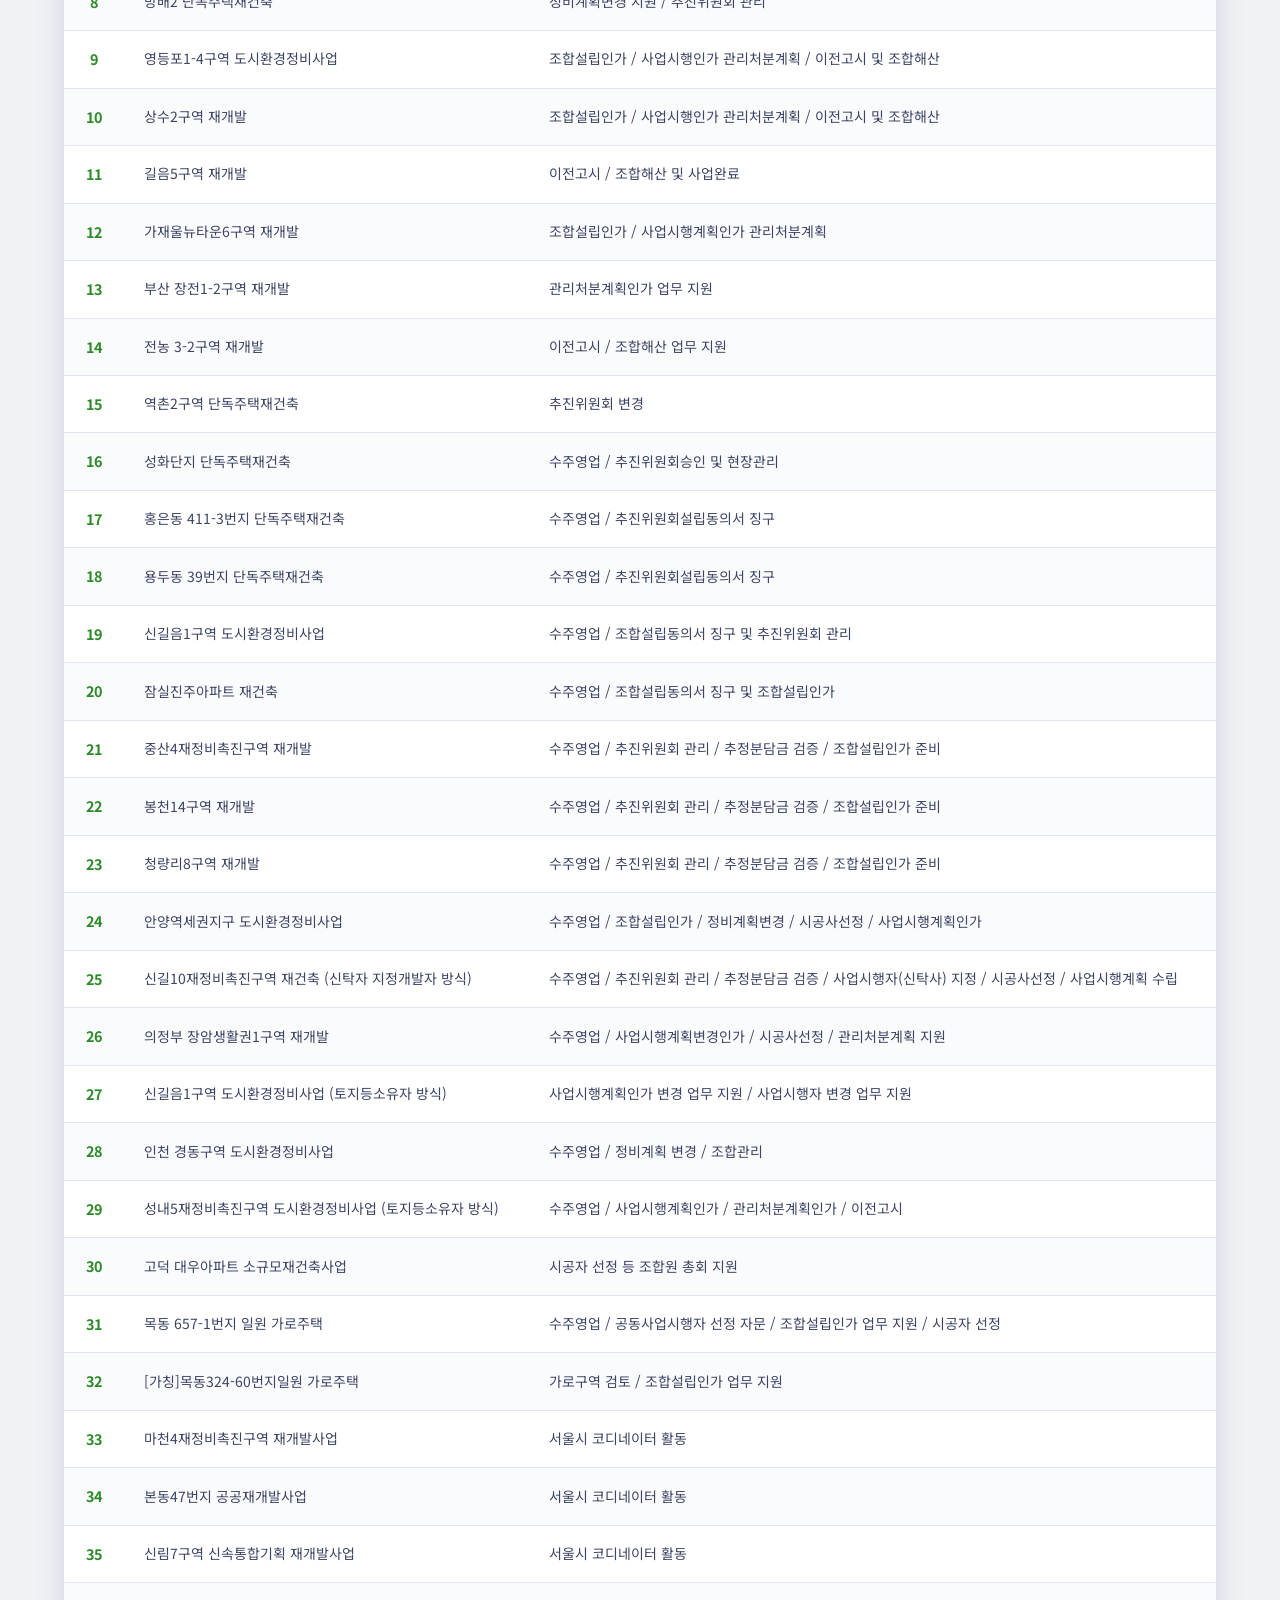
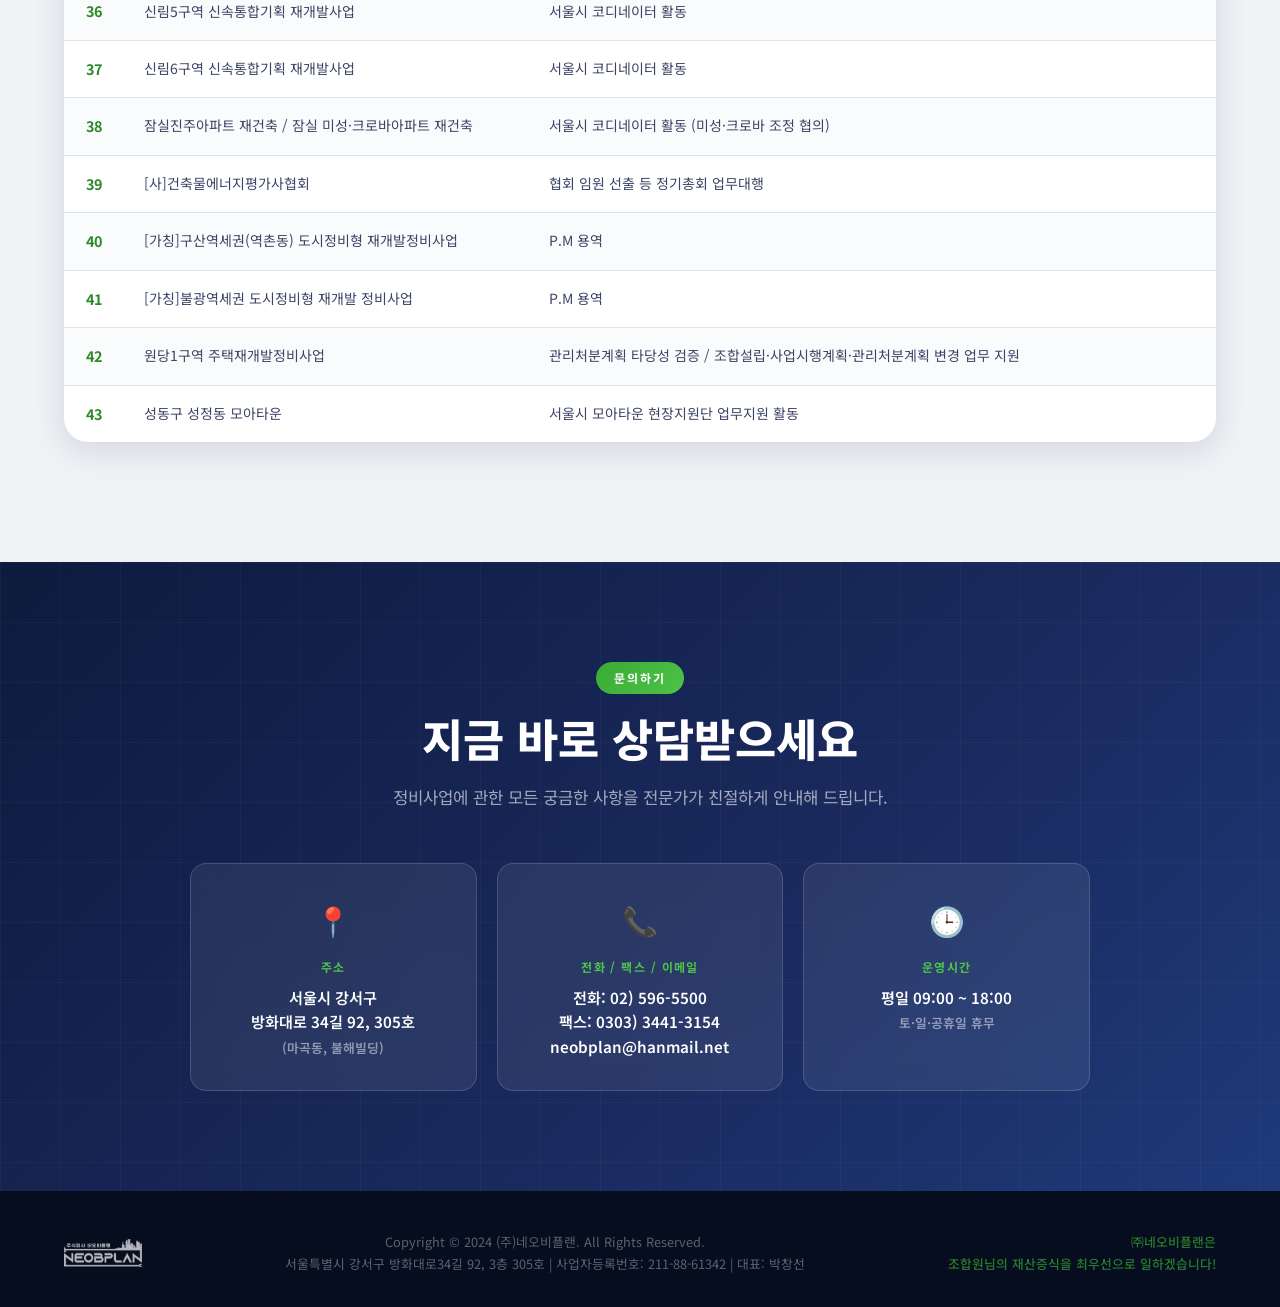
==== commit e359c6dc: "Fix subtitle wording: 상기 → 하기 in project sections Co-Authored-By: Claude Sonnet 4.6 <noreply@anthrop" ====
--- a/index.html
+++ b/index.html
@@ -655,7 +655,7 @@
       <div class="section-badge reveal">주요 업무수행실적</div>
       <h2 class="section-title reveal reveal-delay-1">주요 프로젝트</h2>
       <div class="section-divider reveal reveal-delay-2"></div>
-      <p class="section-subtitle reveal reveal-delay-3">※ 상기 실적은 조직 구성원 수행 업무 실적 포함</p>
+      <p class="section-subtitle reveal reveal-delay-3">※ 하기 실적은 조직 구성원 수행 업무 실적 포함</p>
 
       <div class="projects-grid">
 
@@ -934,7 +934,7 @@
       <div class="section-badge reveal">기타 업무수행실적</div>
       <h2 class="section-title reveal reveal-delay-1">기타 프로젝트 현황</h2>
       <div class="section-divider reveal reveal-delay-2"></div>
-      <p class="section-subtitle reveal reveal-delay-3">※ 상기 실적은 조직 구성원 수행 업무 실적 포함</p>
+      <p class="section-subtitle reveal reveal-delay-3">※ 하기 실적은 조직 구성원 수행 업무 실적 포함</p>
 
       <div class="other-table-wrap reveal">
         <table class="other-table">
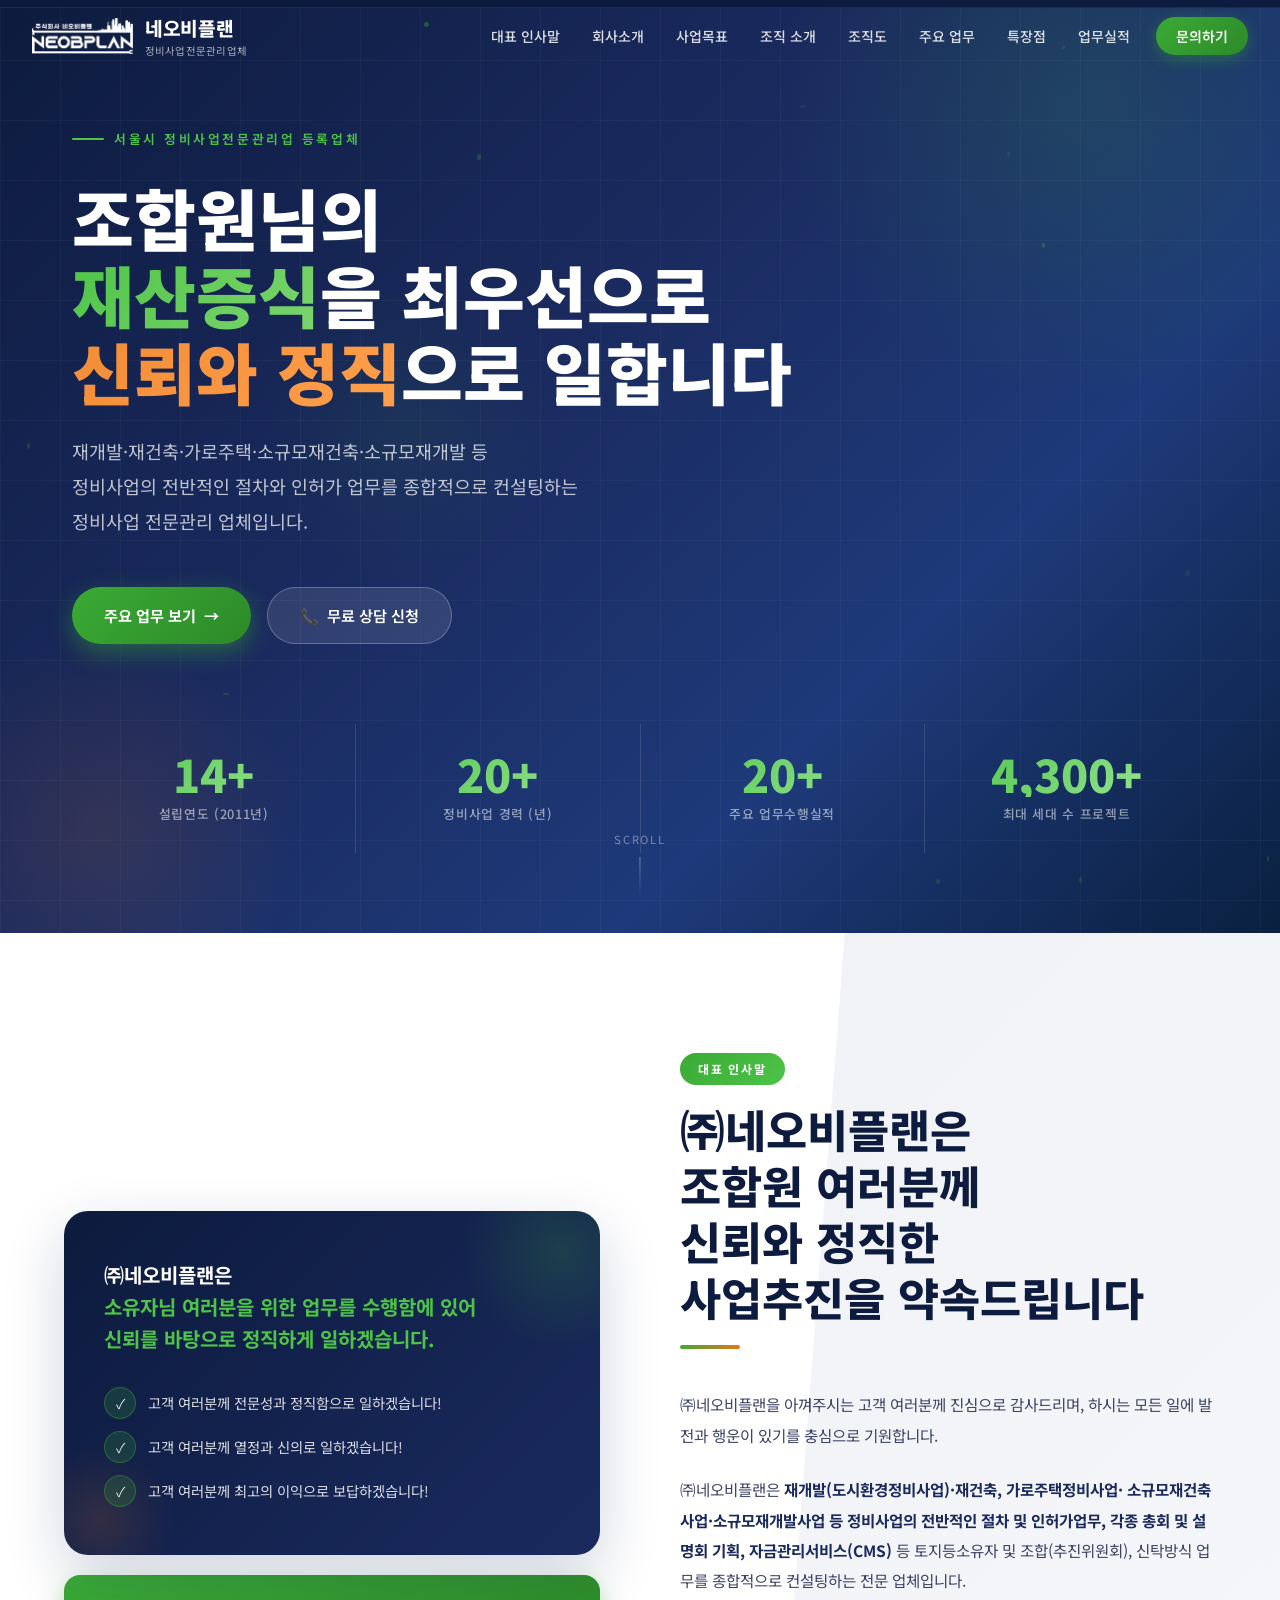
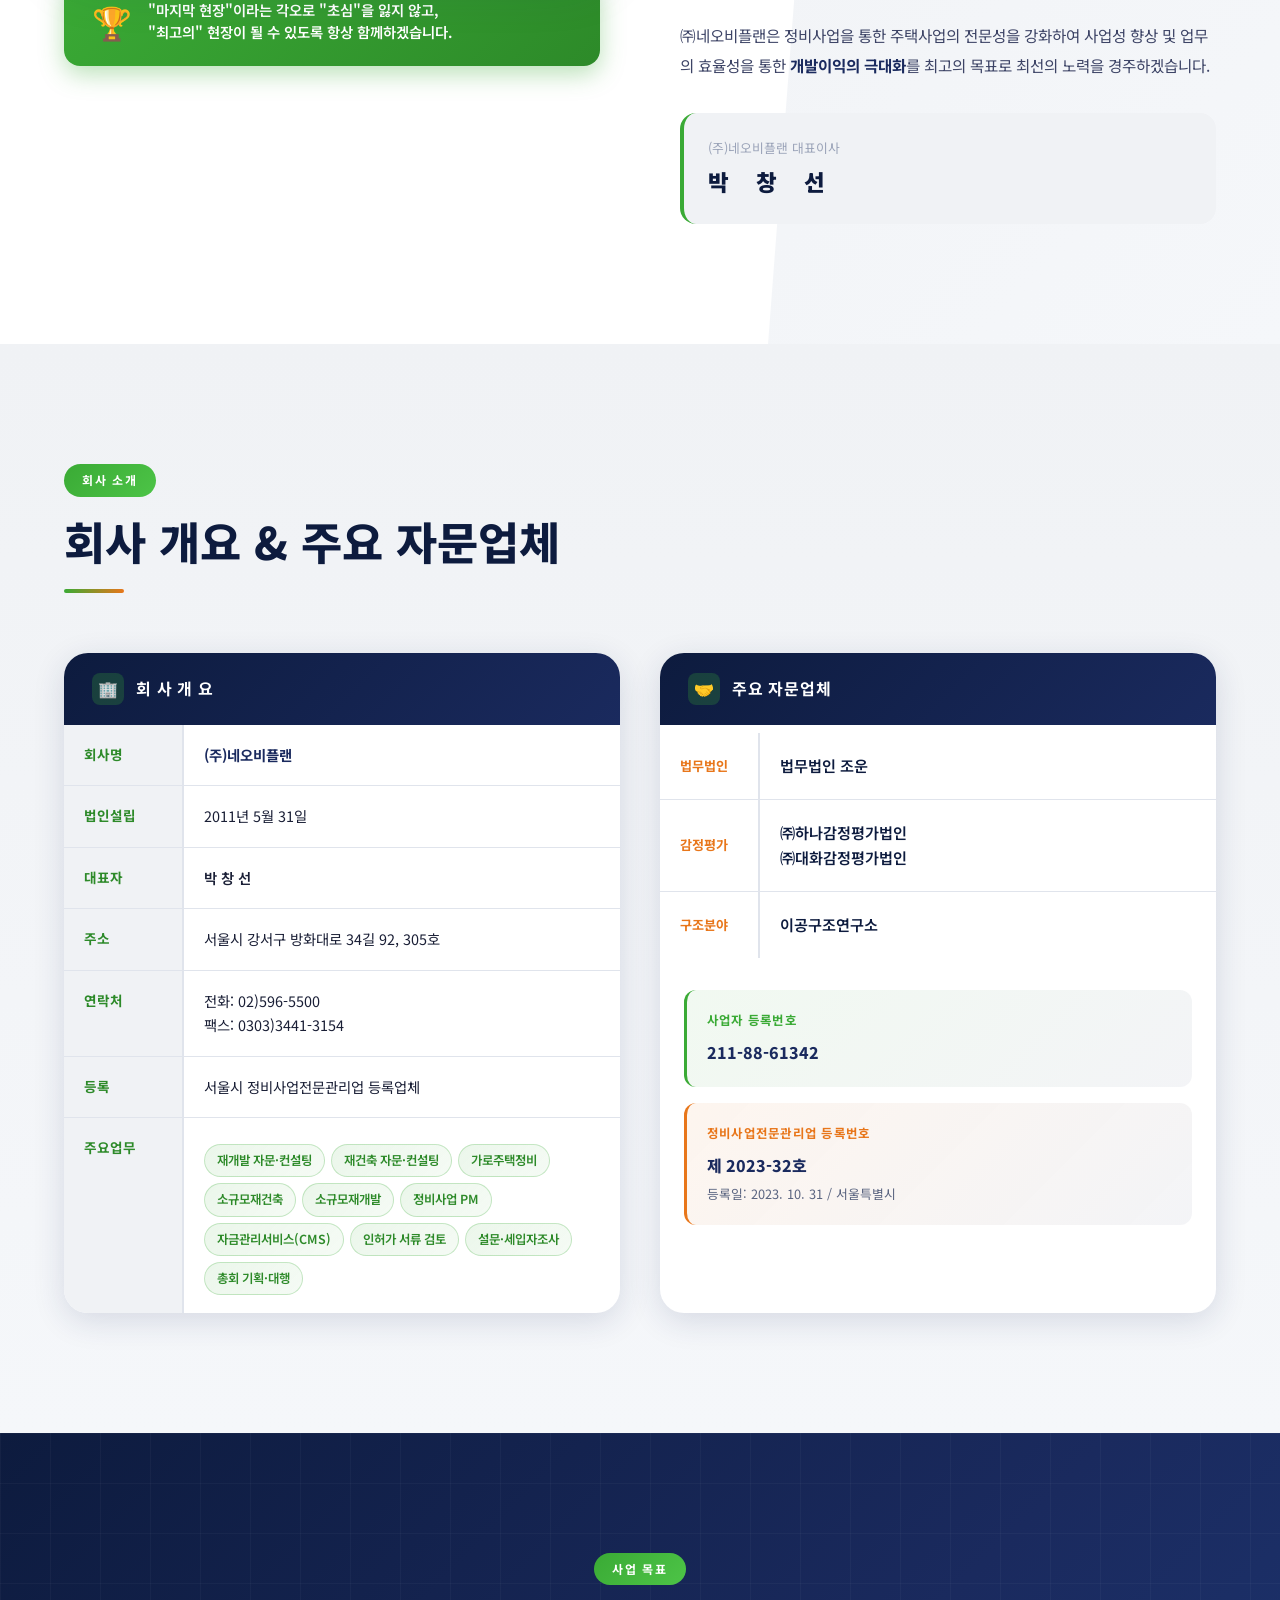
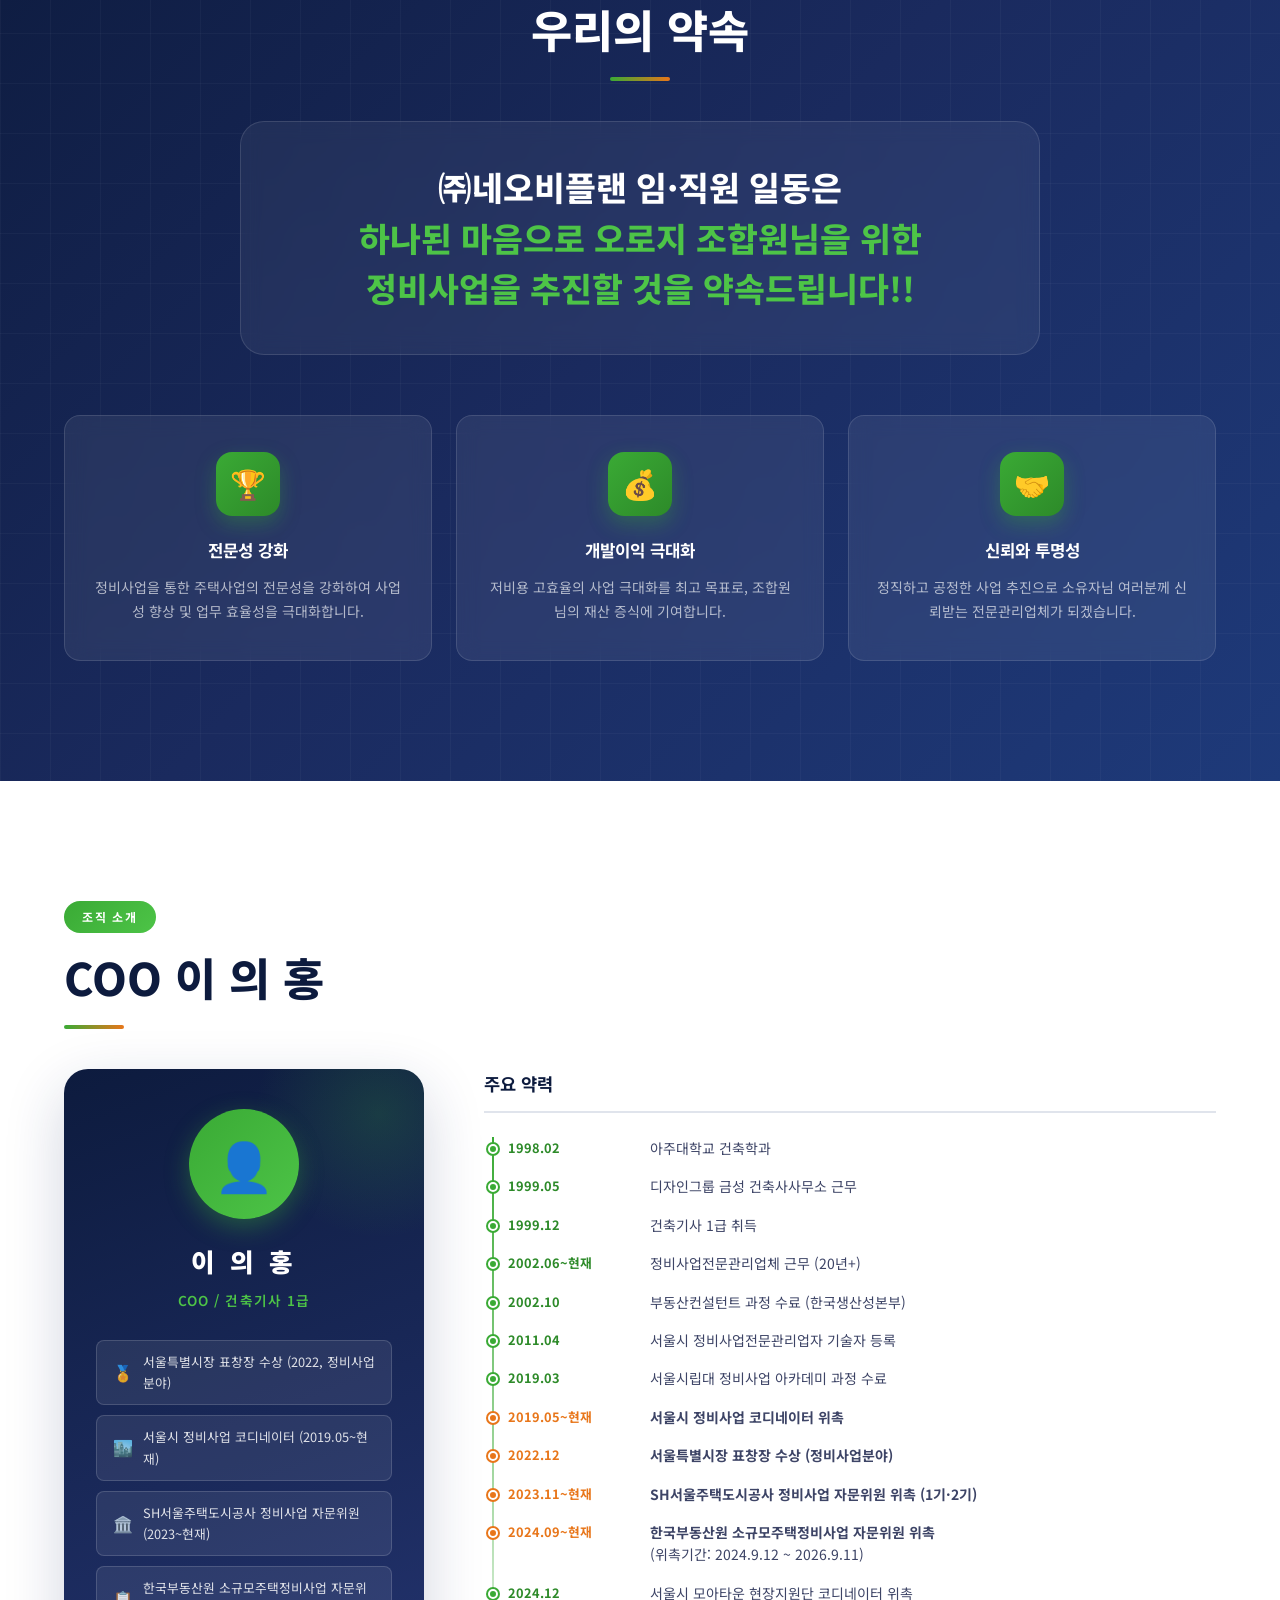
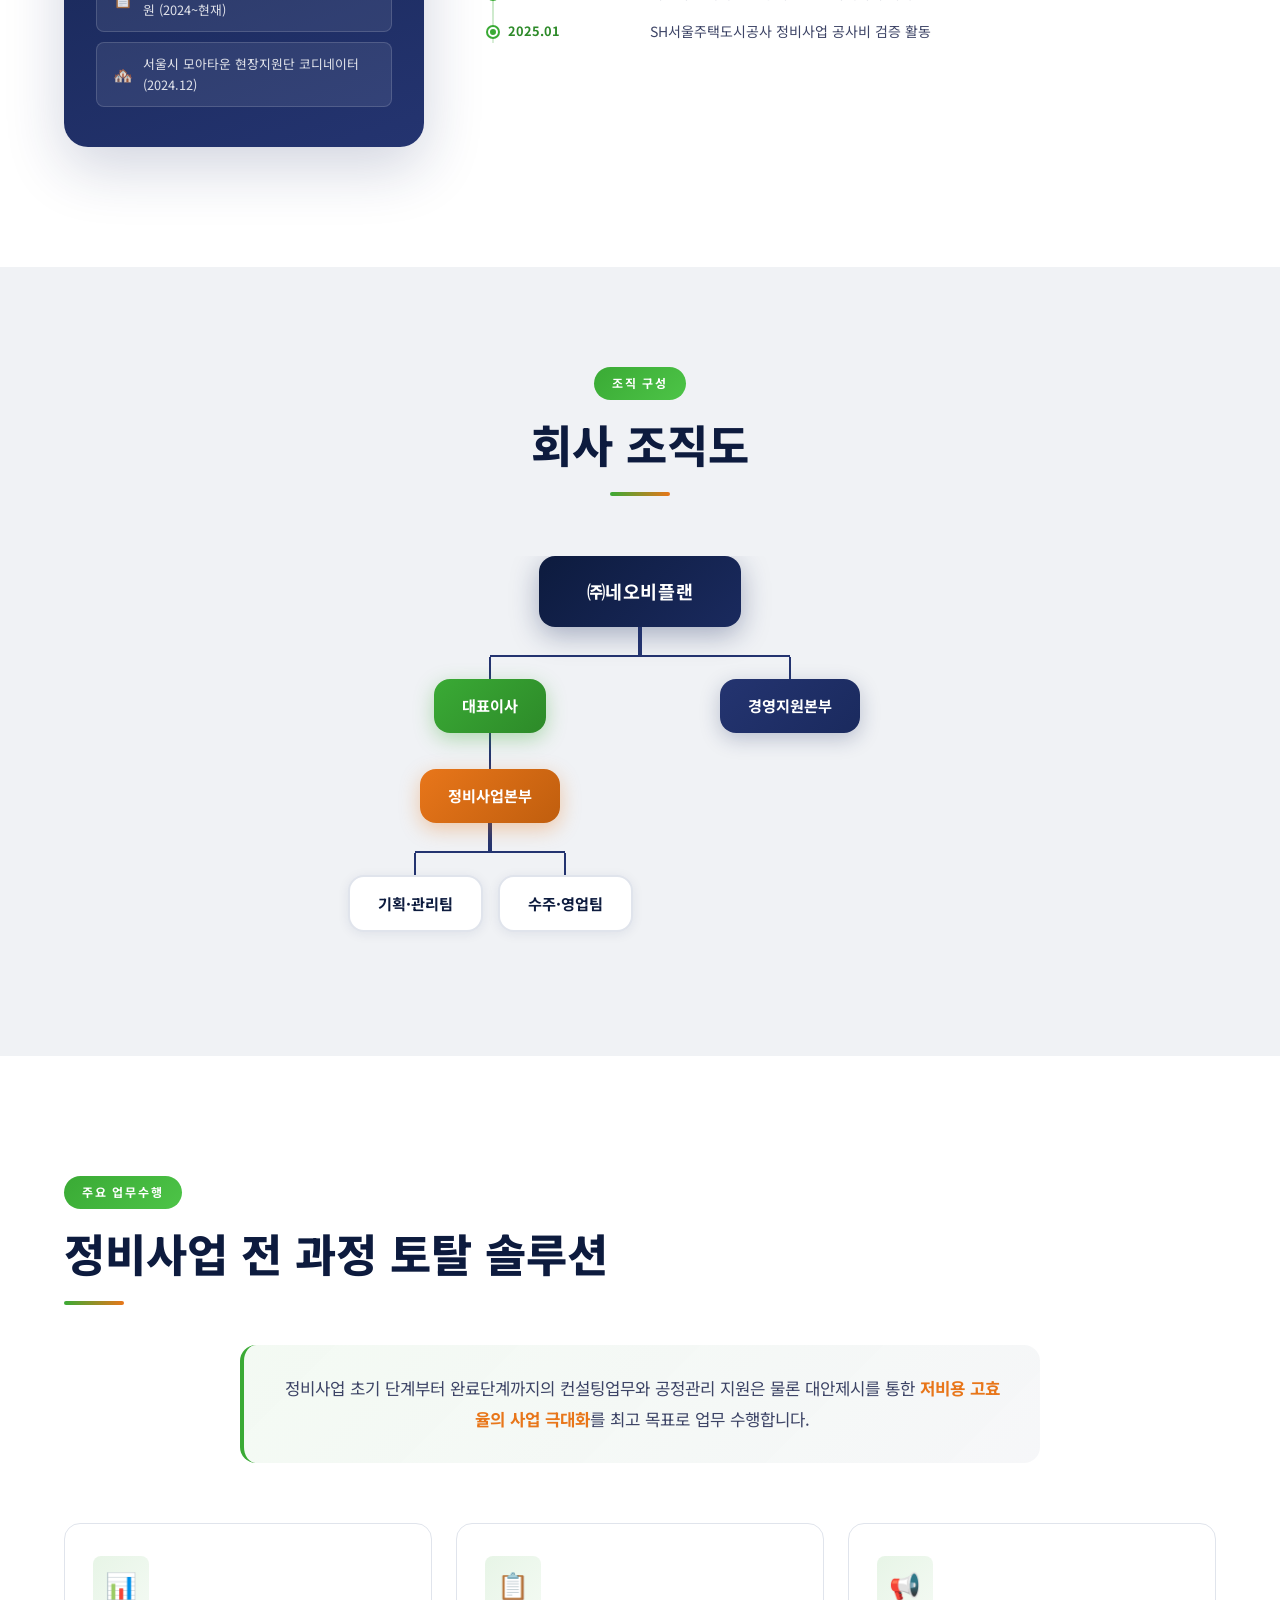
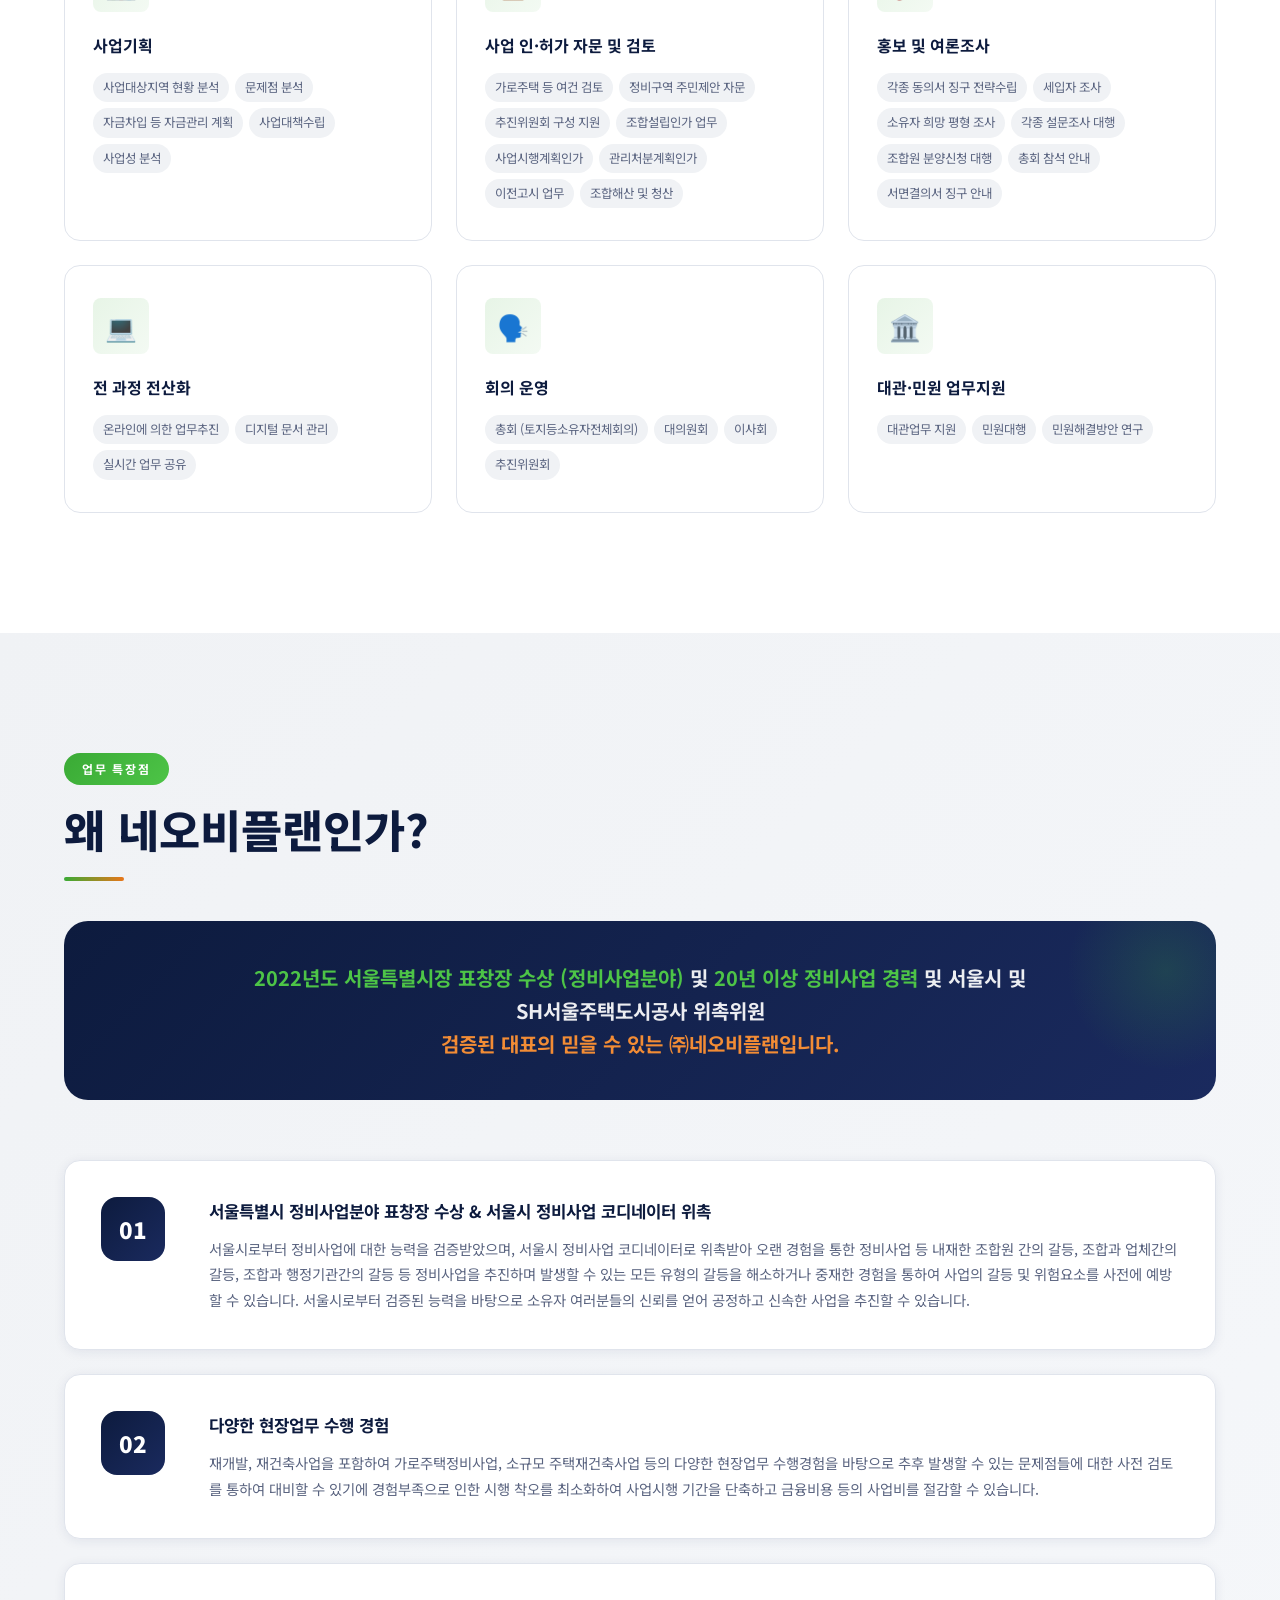
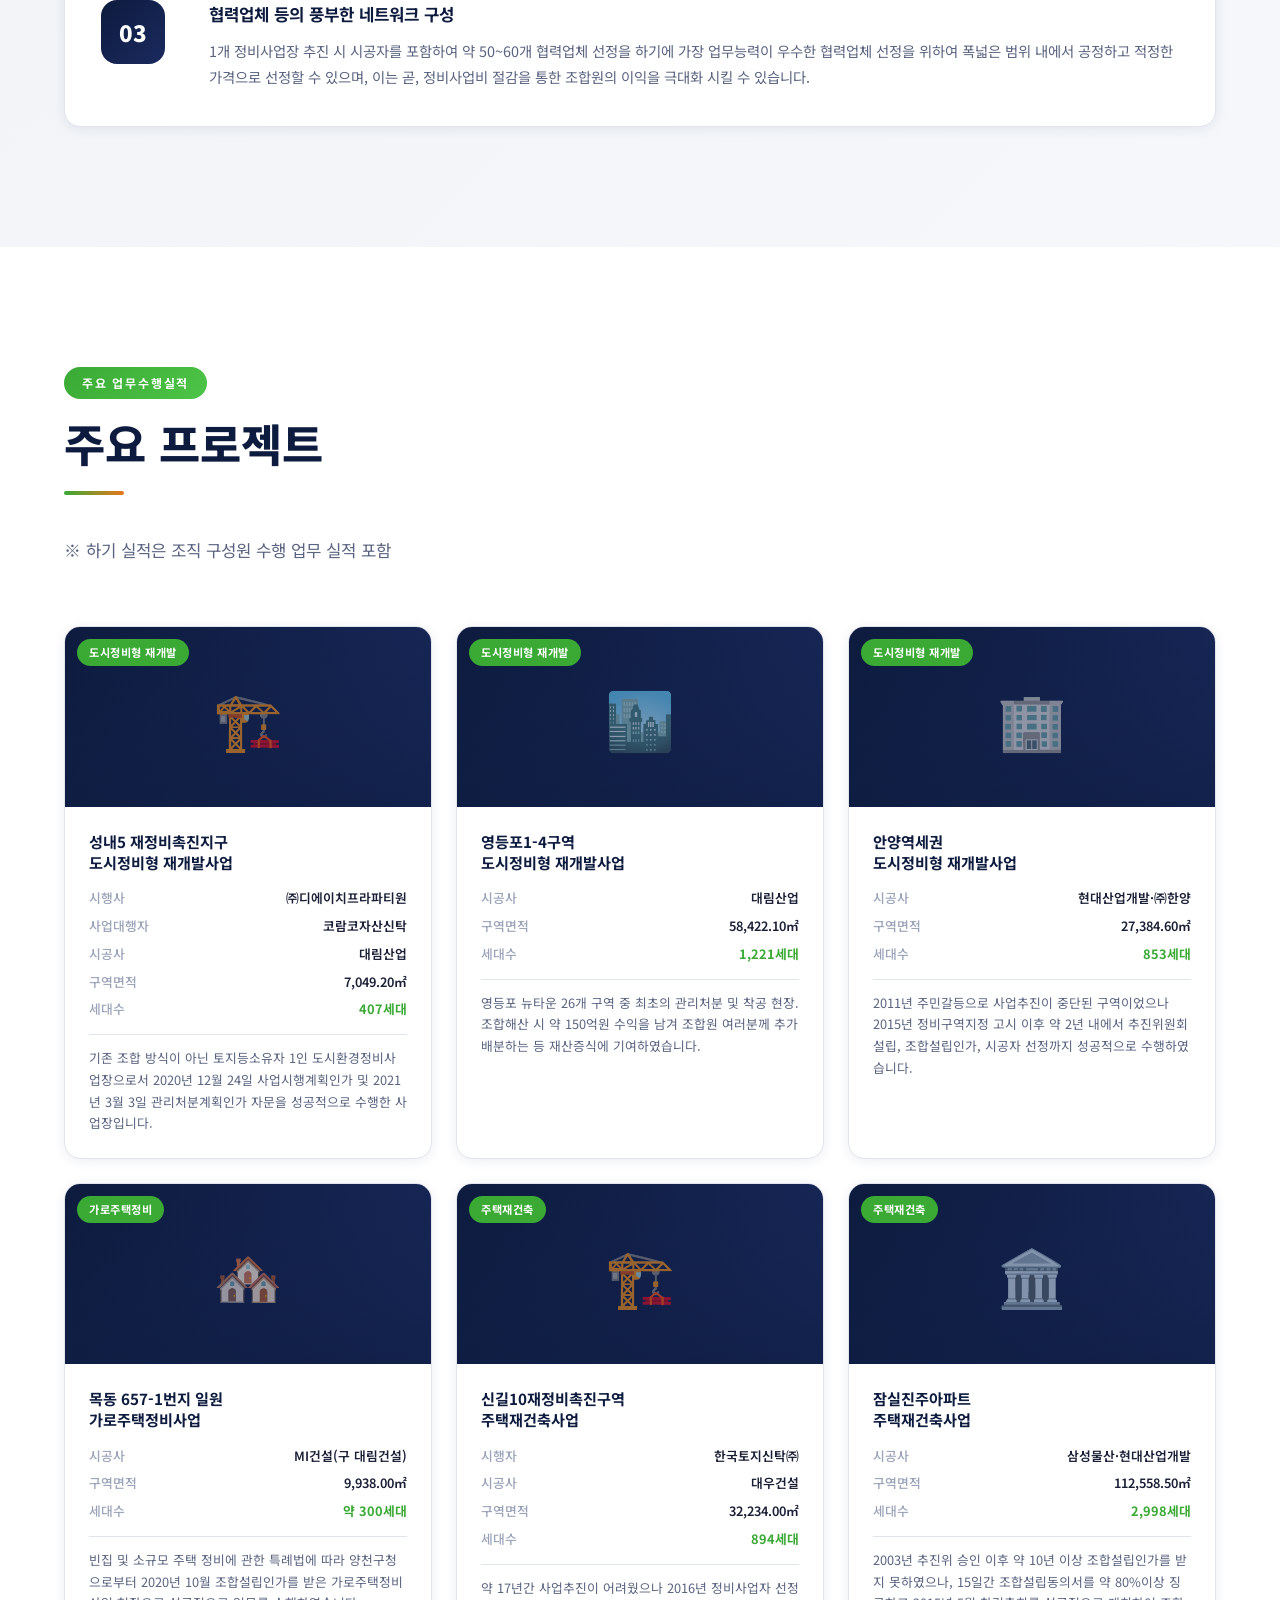
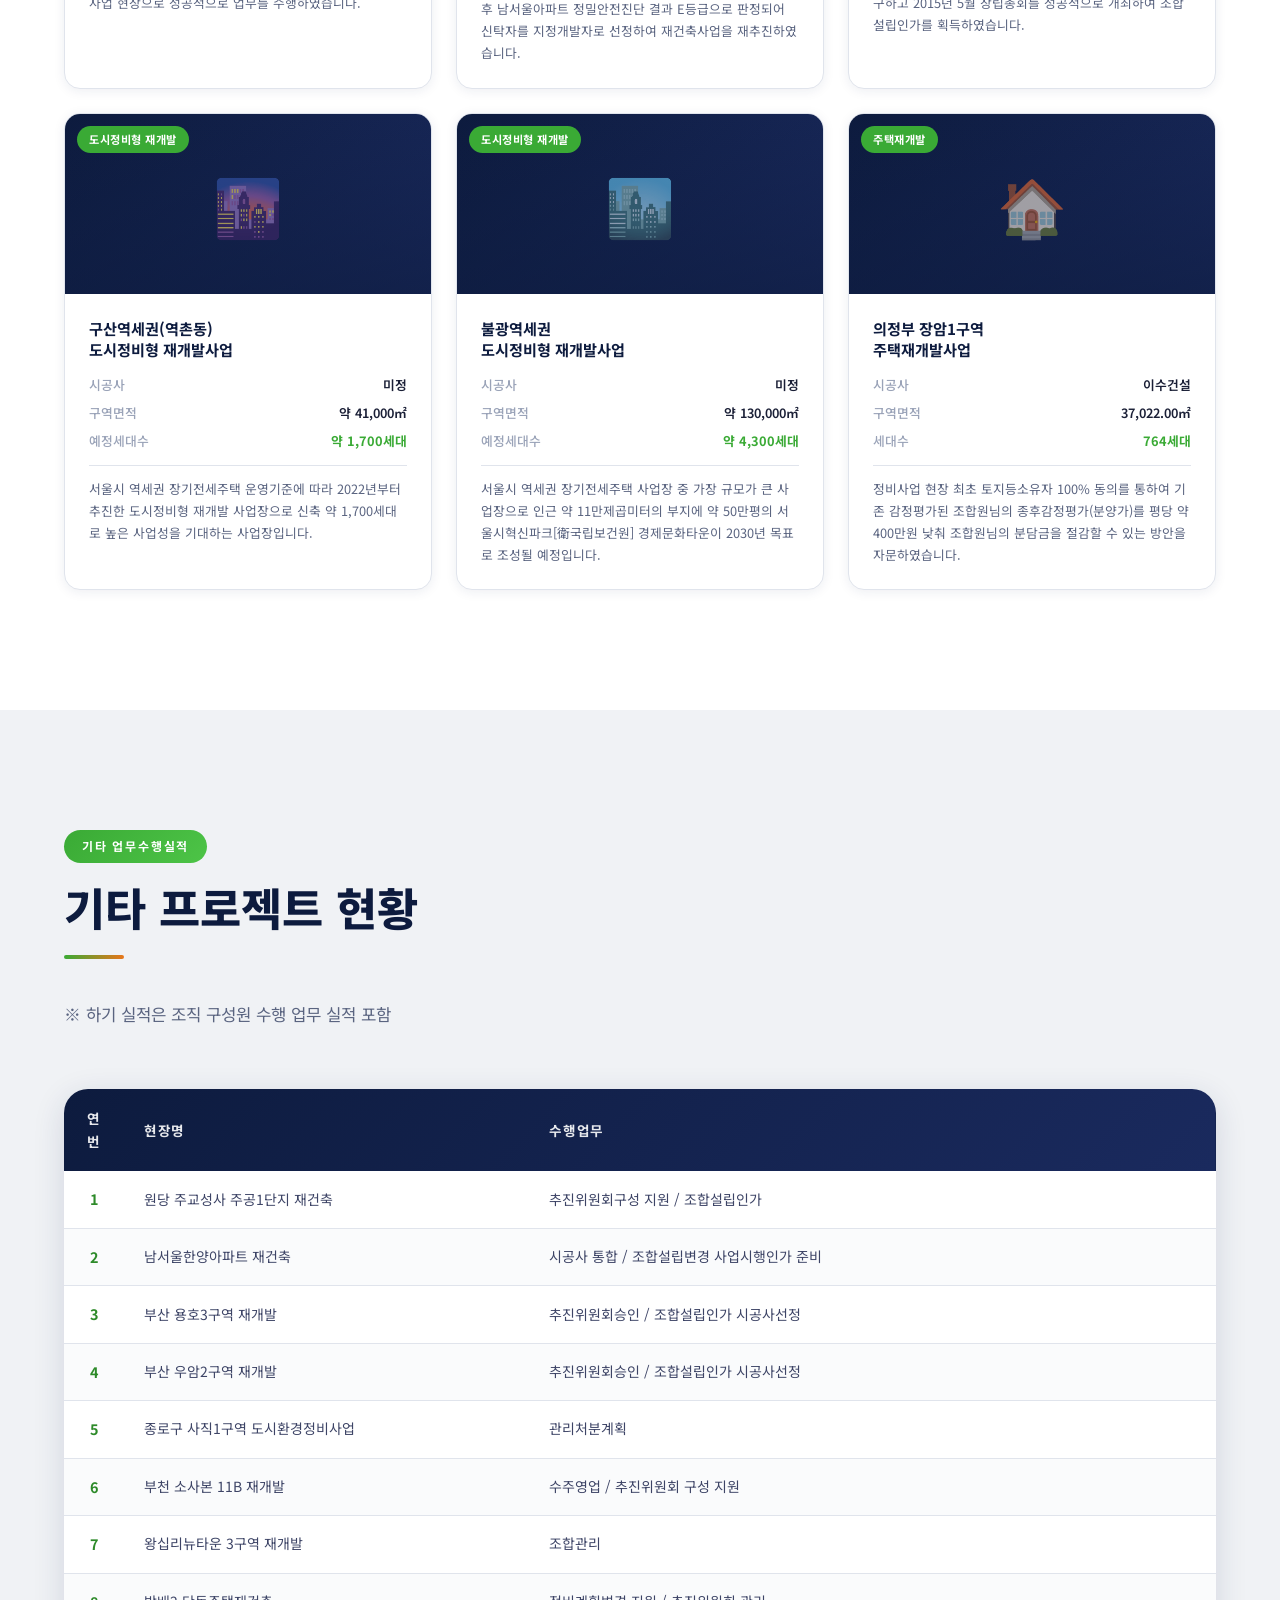
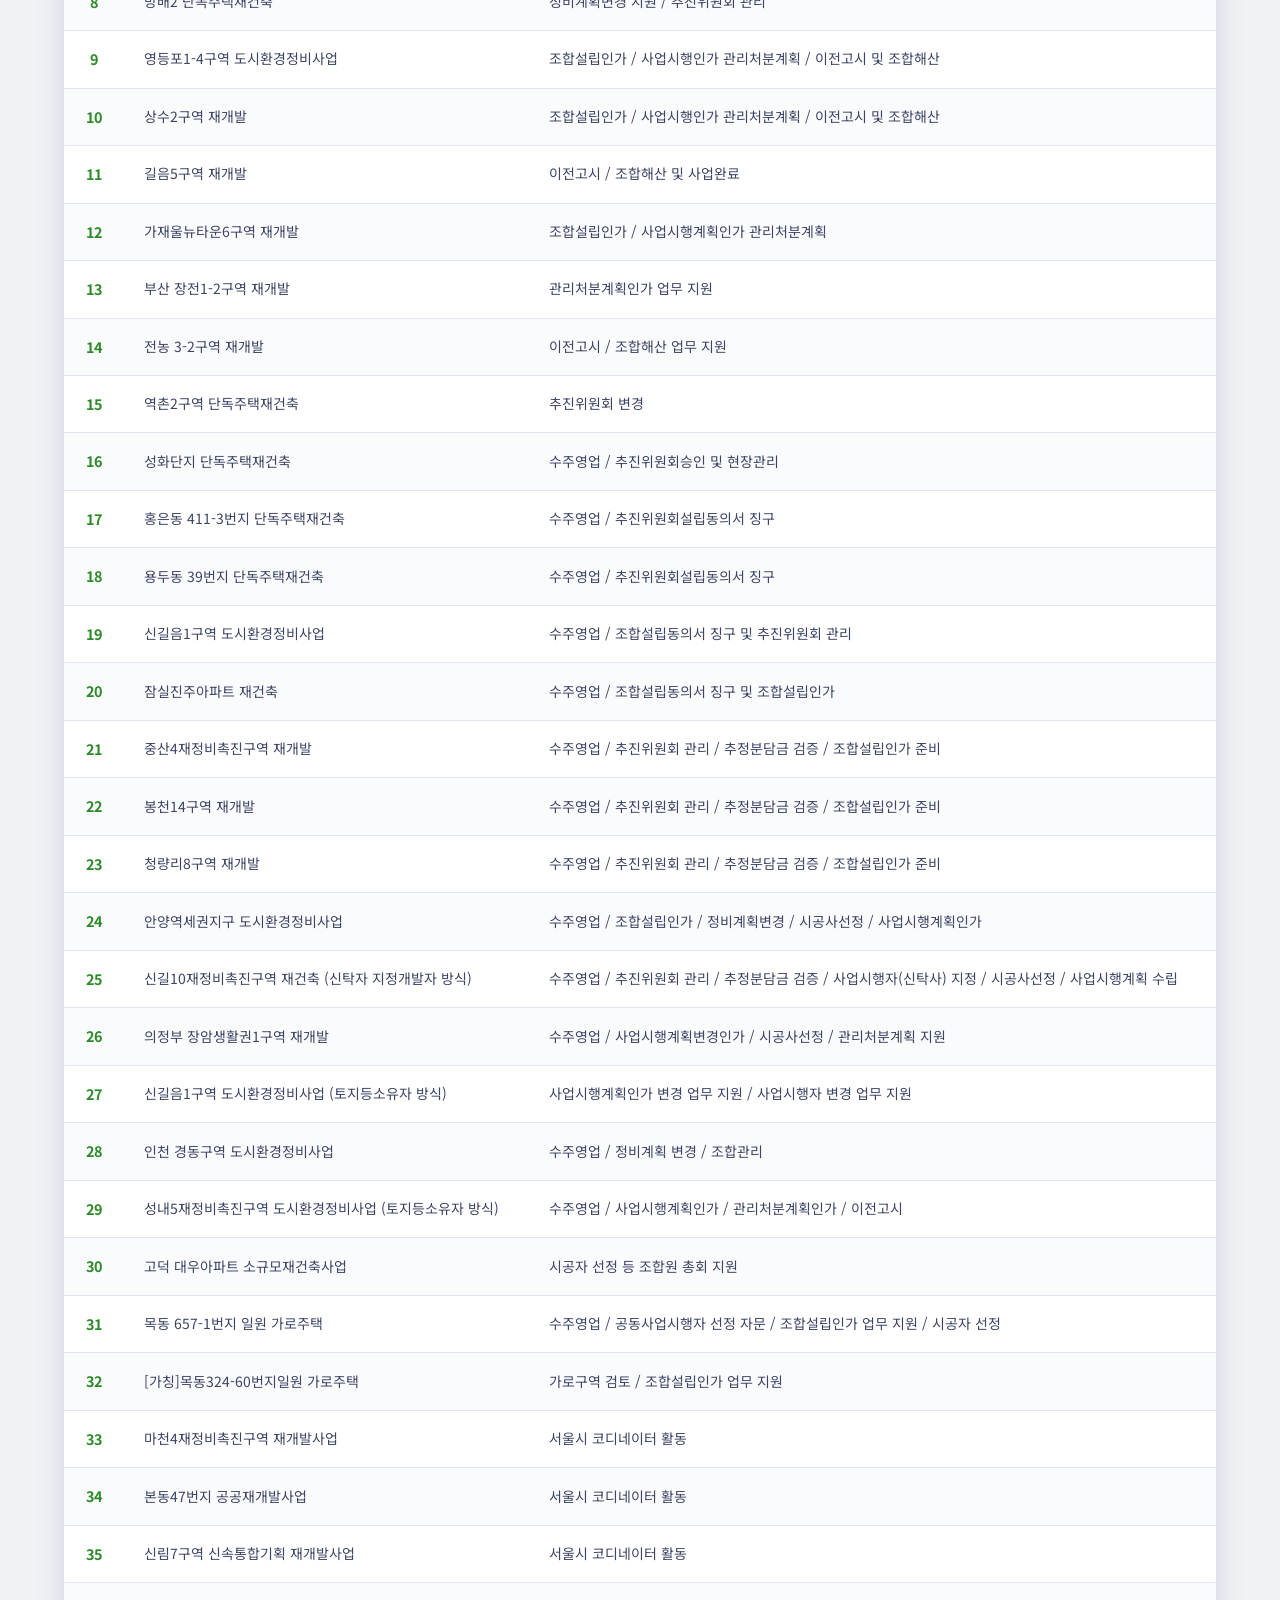
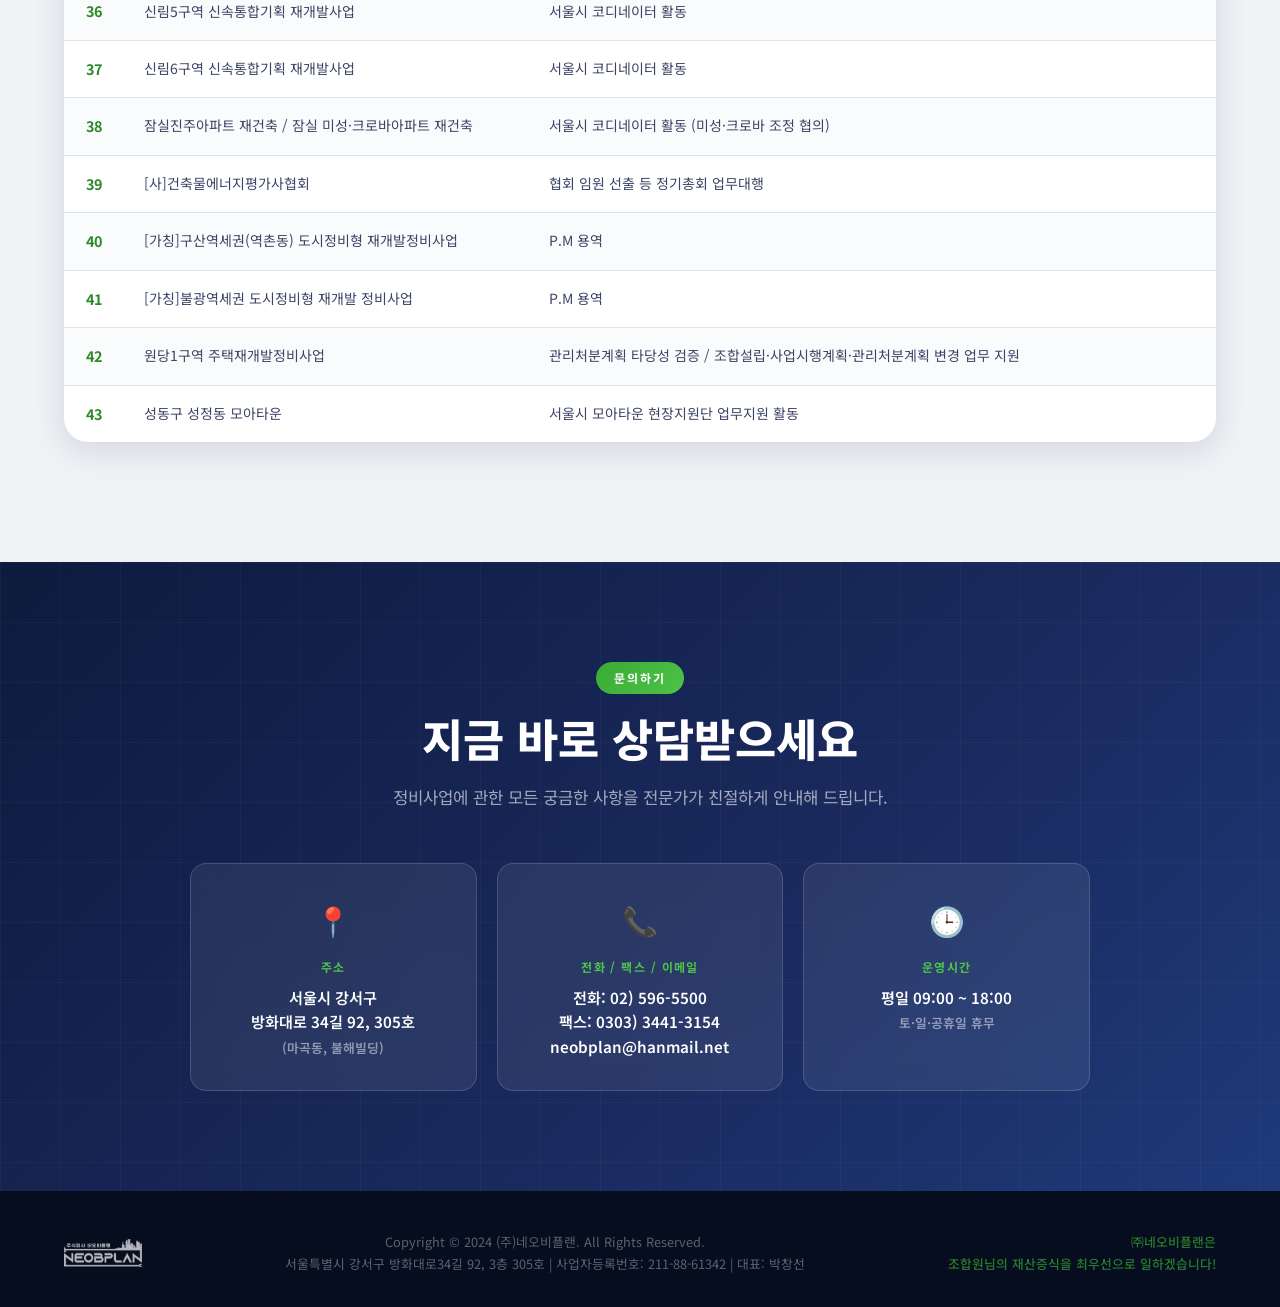
==== commit 3a597fb2: "Update navigation menu items - 데스크탑 nav: '조직도' 링크 추가 (#org) - 모바일 메뉴: '대표자 소개' → '조직 소개' 텍스트 수정  Co-" ====
--- a/index.html
+++ b/index.html
@@ -28,6 +28,7 @@
         <li><a href="#overview" class="nav-link">회사소개</a></li>
         <li><a href="#goal" class="nav-link">사업목표</a></li>
         <li><a href="#ceo" class="nav-link">조직 소개</a></li>
+        <li><a href="#org" class="nav-link">조직도</a></li>
         <li><a href="#services" class="nav-link">주요 업무</a></li>
         <li><a href="#strengths" class="nav-link">특장점</a></li>
         <li><a href="#projects" class="nav-link">업무실적</a></li>
@@ -48,7 +49,7 @@
       <li><a href="#greeting" class="nav-link">대표 인사말</a></li>
       <li><a href="#overview" class="nav-link">회사소개</a></li>
       <li><a href="#goal" class="nav-link">사업목표</a></li>
-      <li><a href="#ceo" class="nav-link">대표자 소개</a></li>
+      <li><a href="#ceo" class="nav-link">조직 소개</a></li>
       <li><a href="#org" class="nav-link">조직도</a></li>
       <li><a href="#services" class="nav-link">주요 업무</a></li>
       <li><a href="#strengths" class="nav-link">업무 특장점</a></li>
--- a/css/style.css
+++ b/css/style.css
@@ -1153,6 +1153,7 @@
   max-width: 640px;
   margin: 60px auto 0;
   overflow-x: auto;
+  -webkit-overflow-scrolling: touch; /* iOS 스크롤 정상화 */
   padding: 0 20px 24px;
 }
 
@@ -1162,6 +1163,7 @@
   flex-direction: column;
   align-items: center;
   min-width: 440px;
+  width: 100%; /* 컨테이너가 440px 초과 시 확장 */
 }
 
 /* ── 단독 노드 행 ─── */
@@ -1840,3 +1842,15 @@
   .career-timeline { padding-left: 0; }
   .career-timeline::before { display: none; }
 }
+
+/* ─── 조직도 모바일 보정 ───────────────────────────────
+   org-box 가로폭을 줄여 퍼센트 기반 분기선과 셀 중심이
+   일치하도록 유지 (level3 셀 ≈ 110px, 박스 ≈ 102px)    */
+@media (max-width: 600px) {
+  .ochart-wrap { padding: 0 4px 24px; }
+  .org-box {
+    padding: 10px 12px;
+    font-size: 0.83rem;
+    white-space: nowrap; /* 텍스트 줄바꿈 방지 → 박스 폭 고정 */
+  }
+}
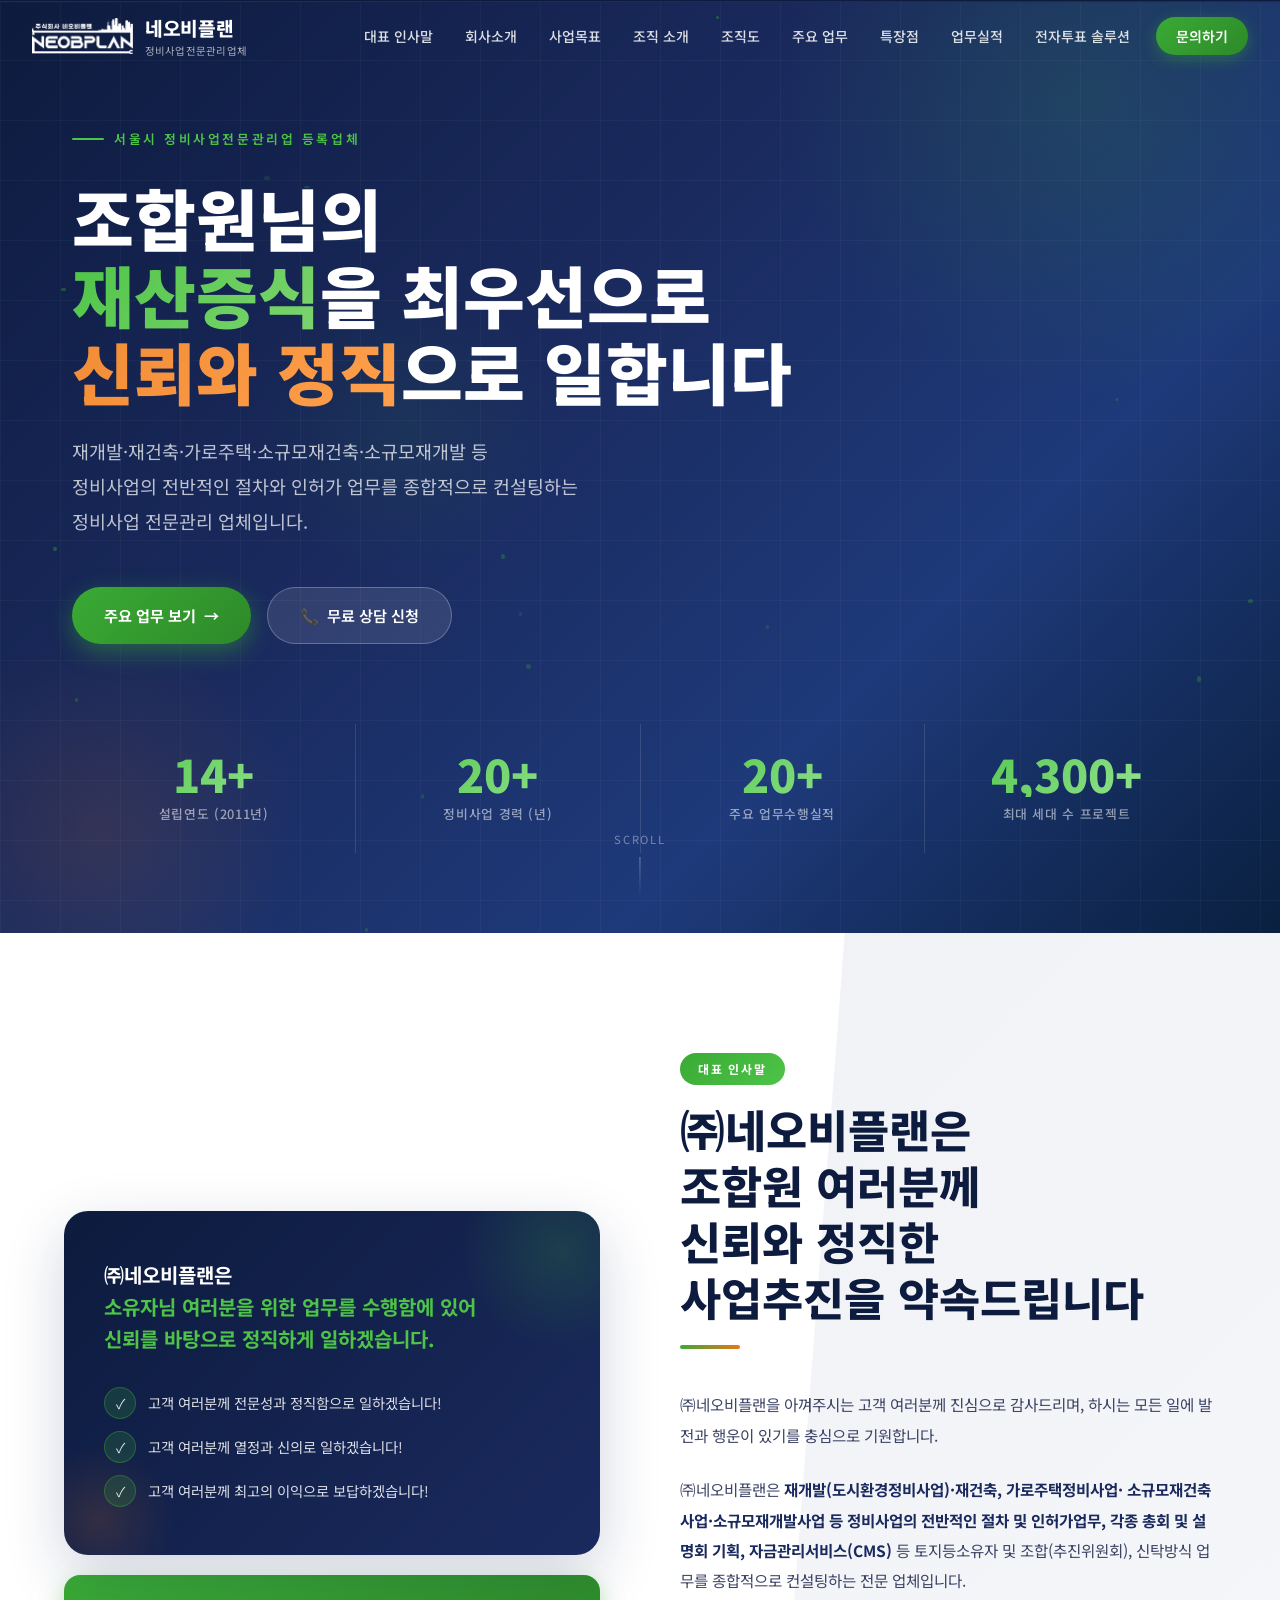
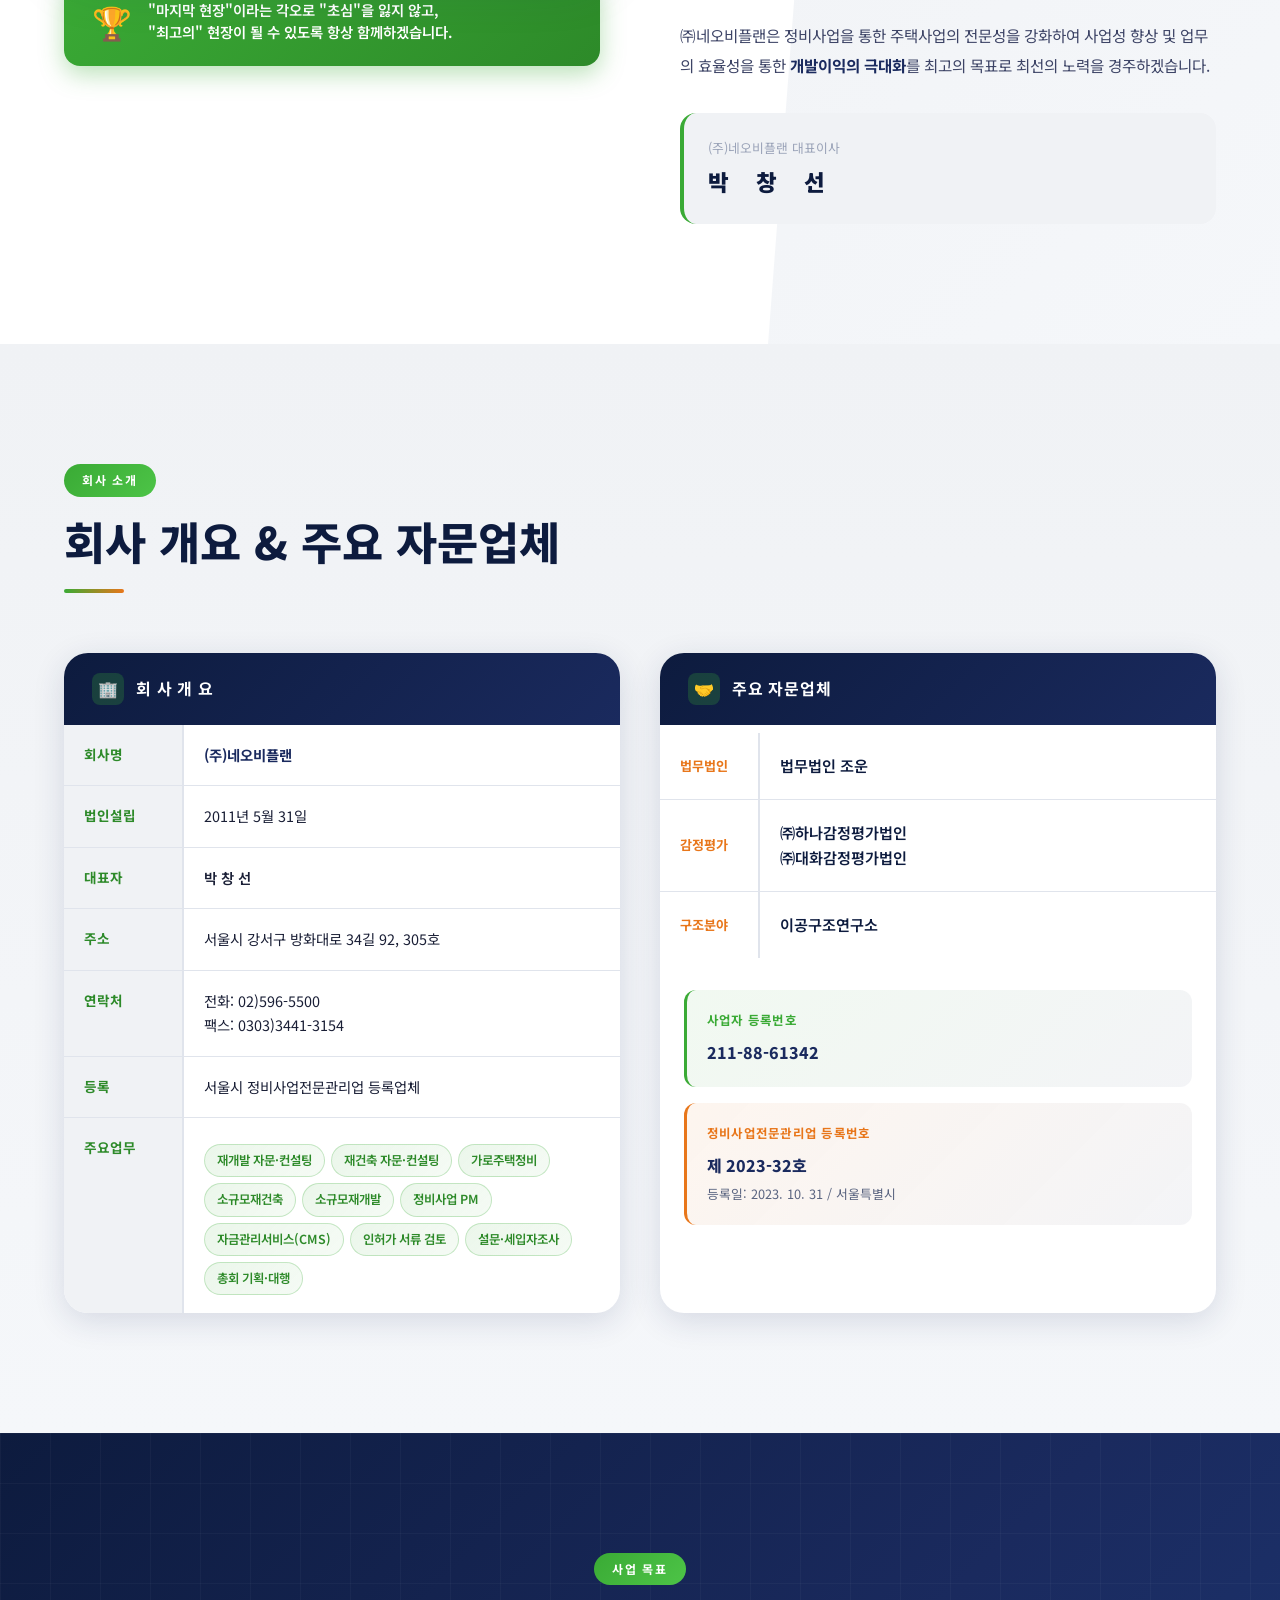
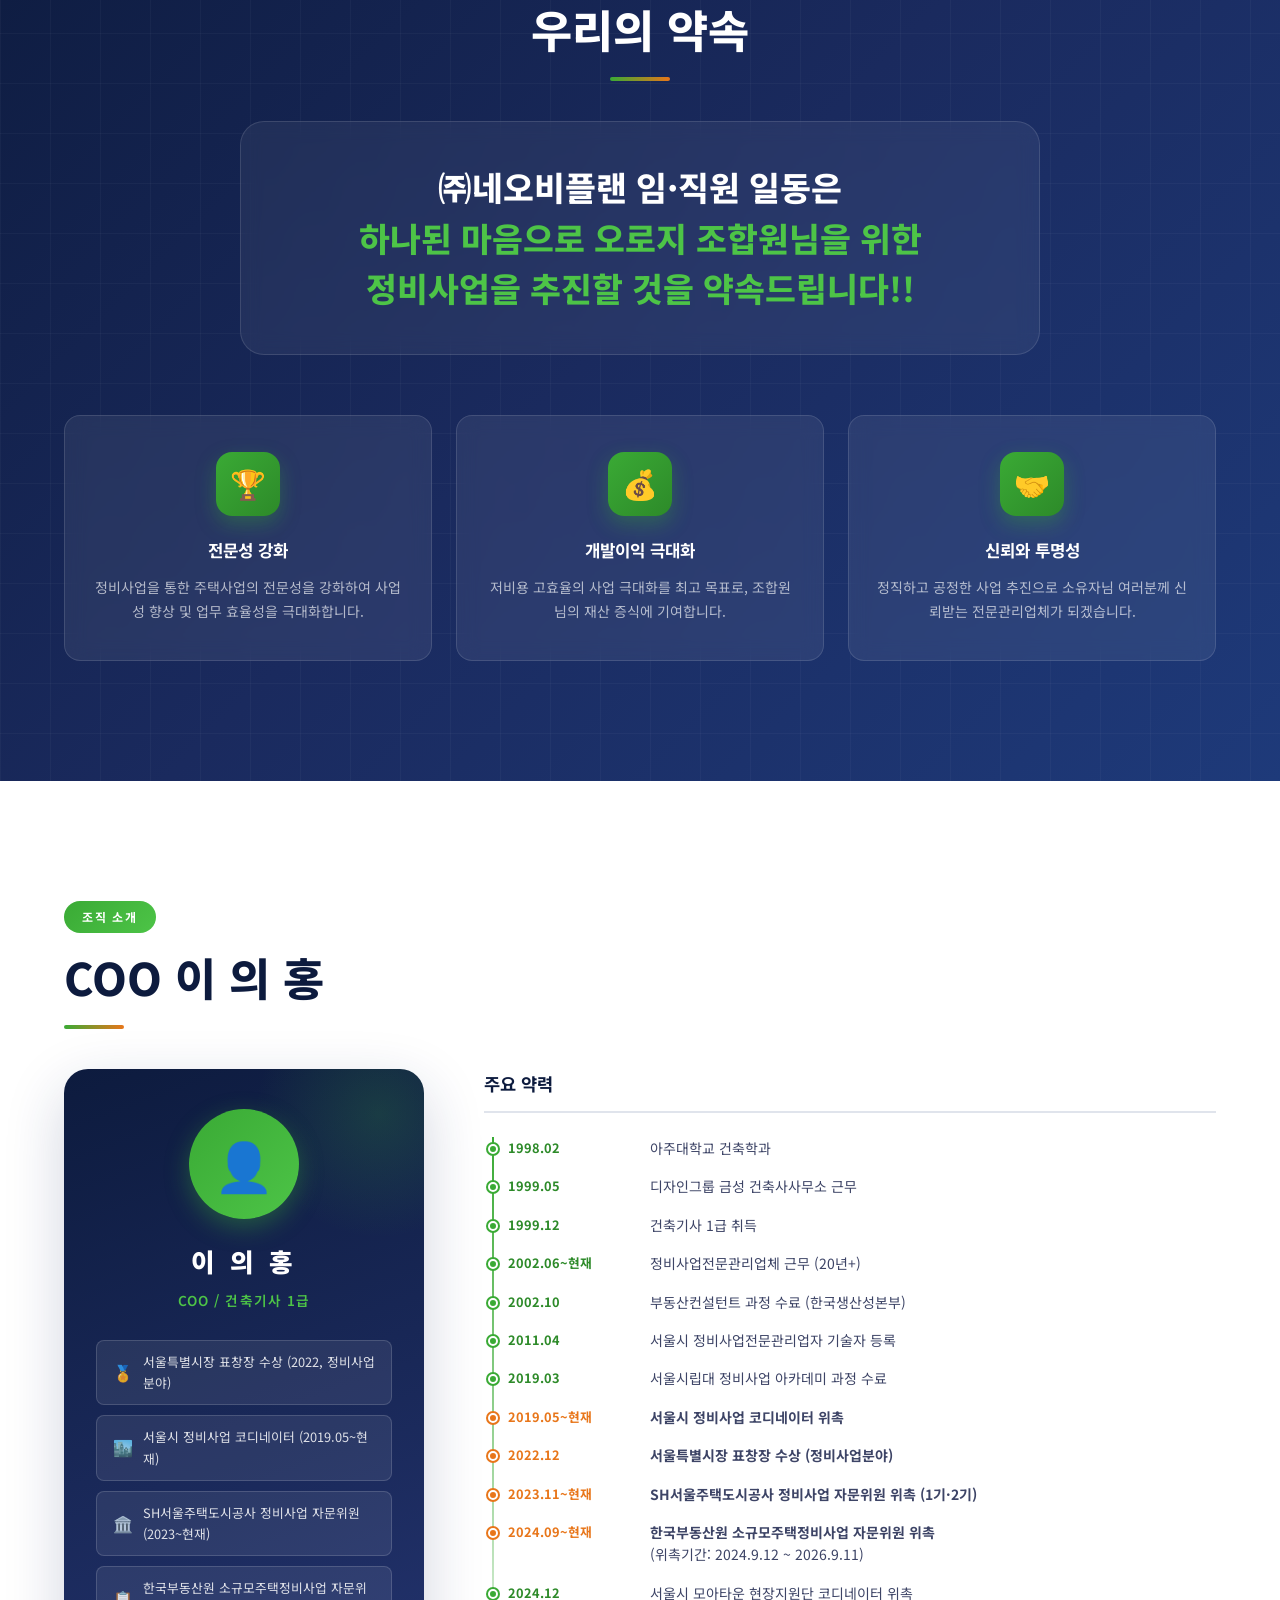
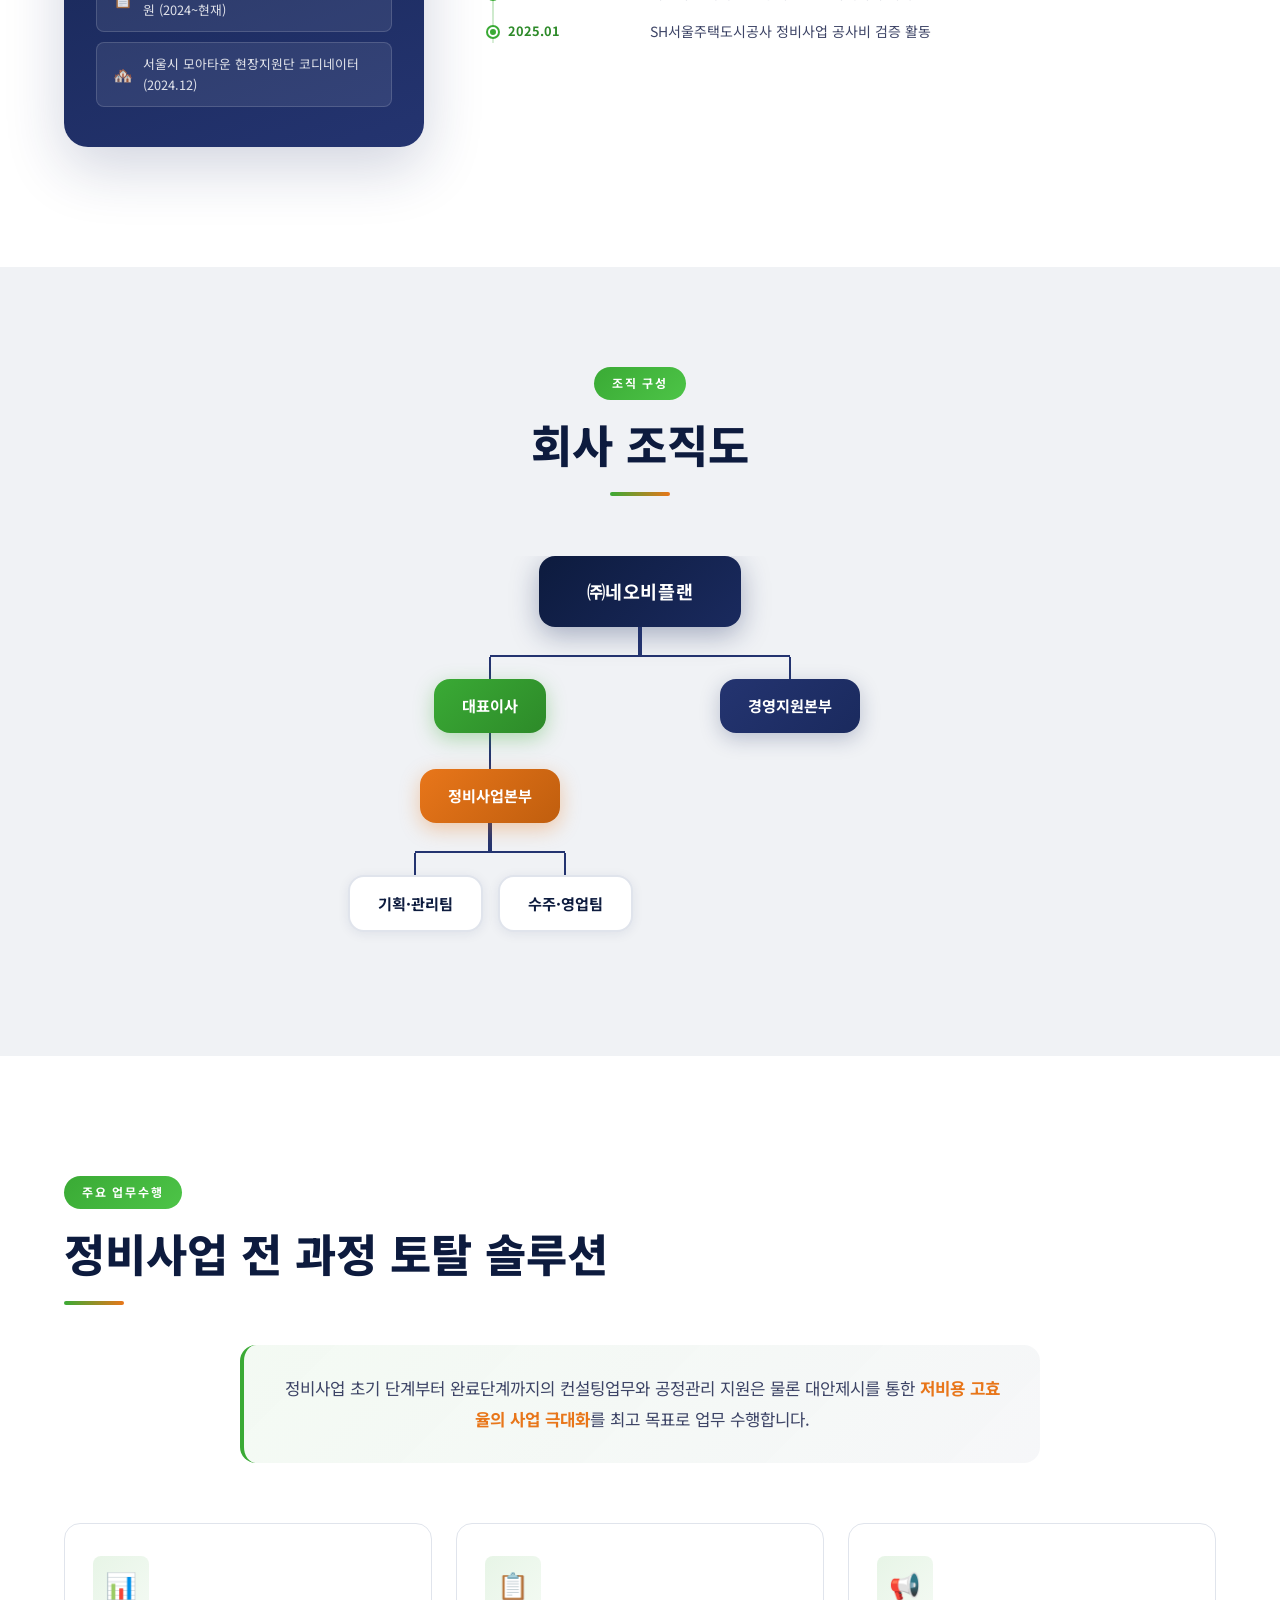
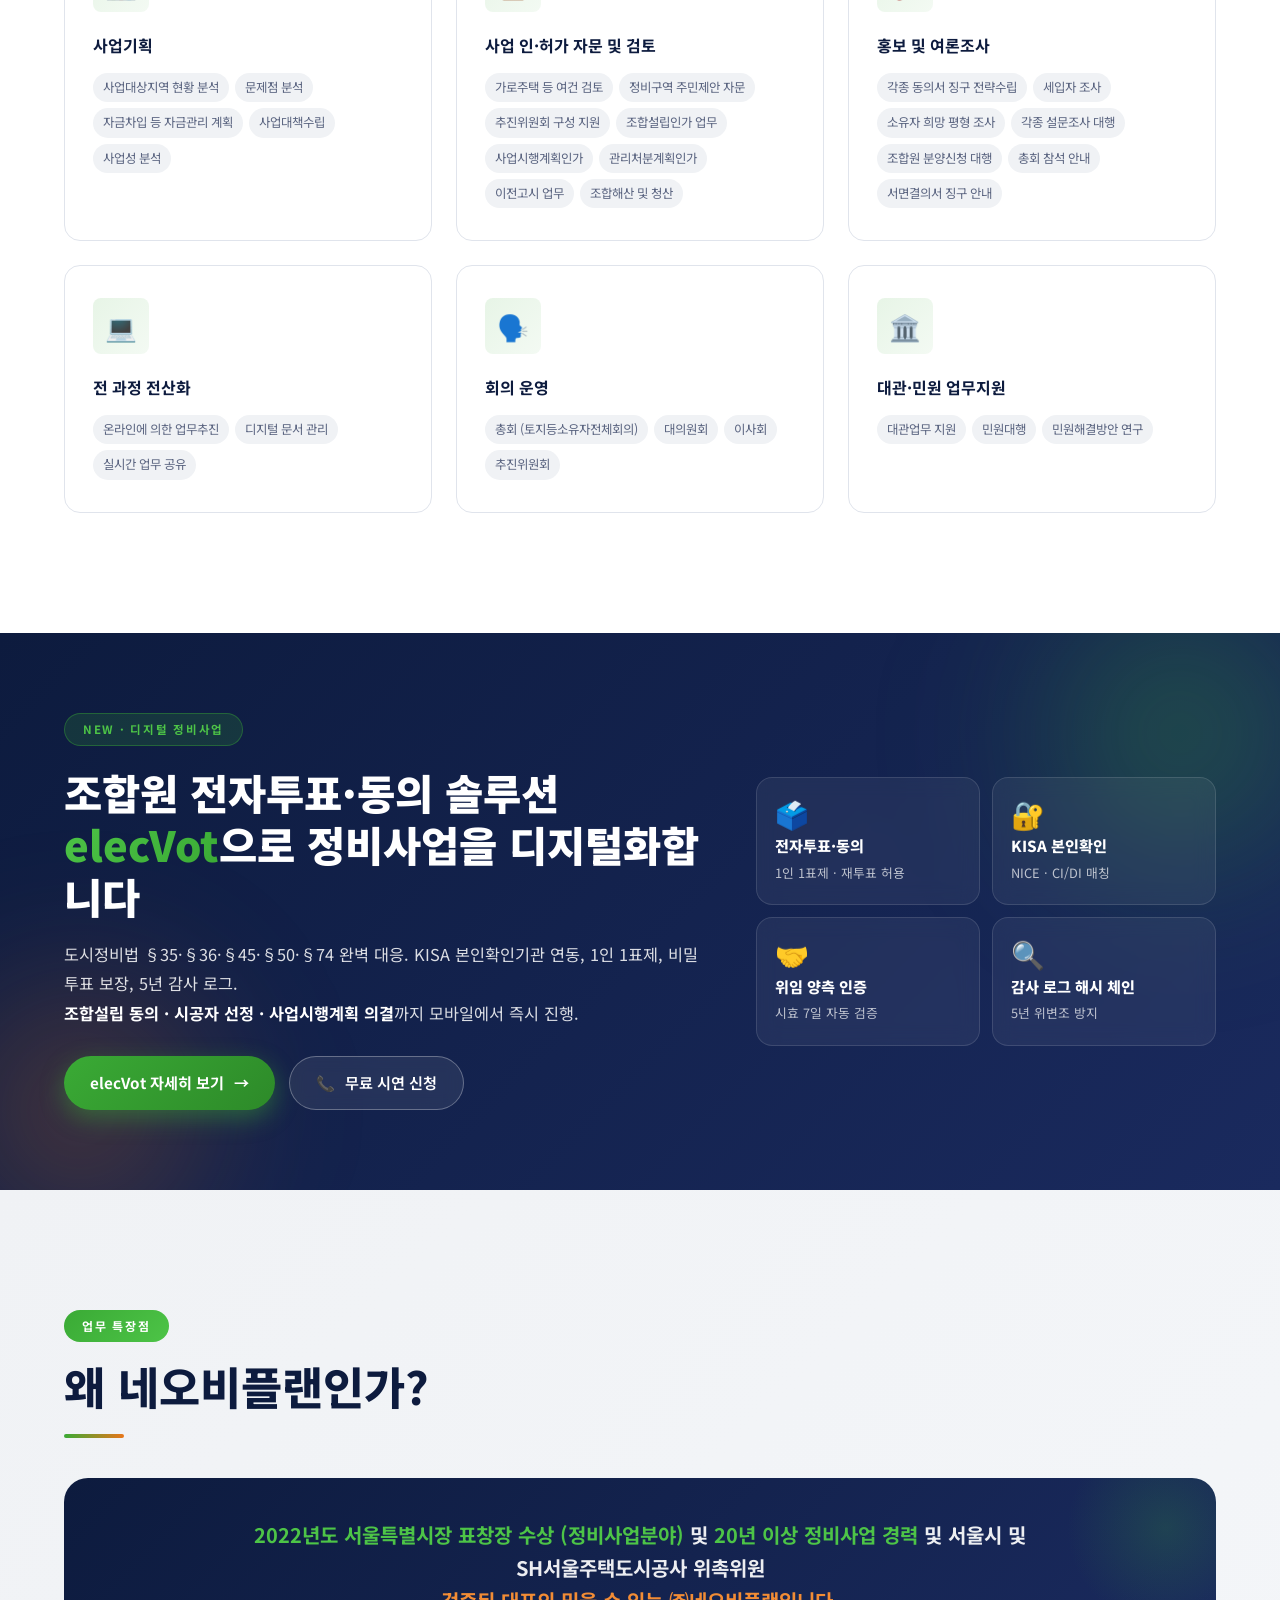
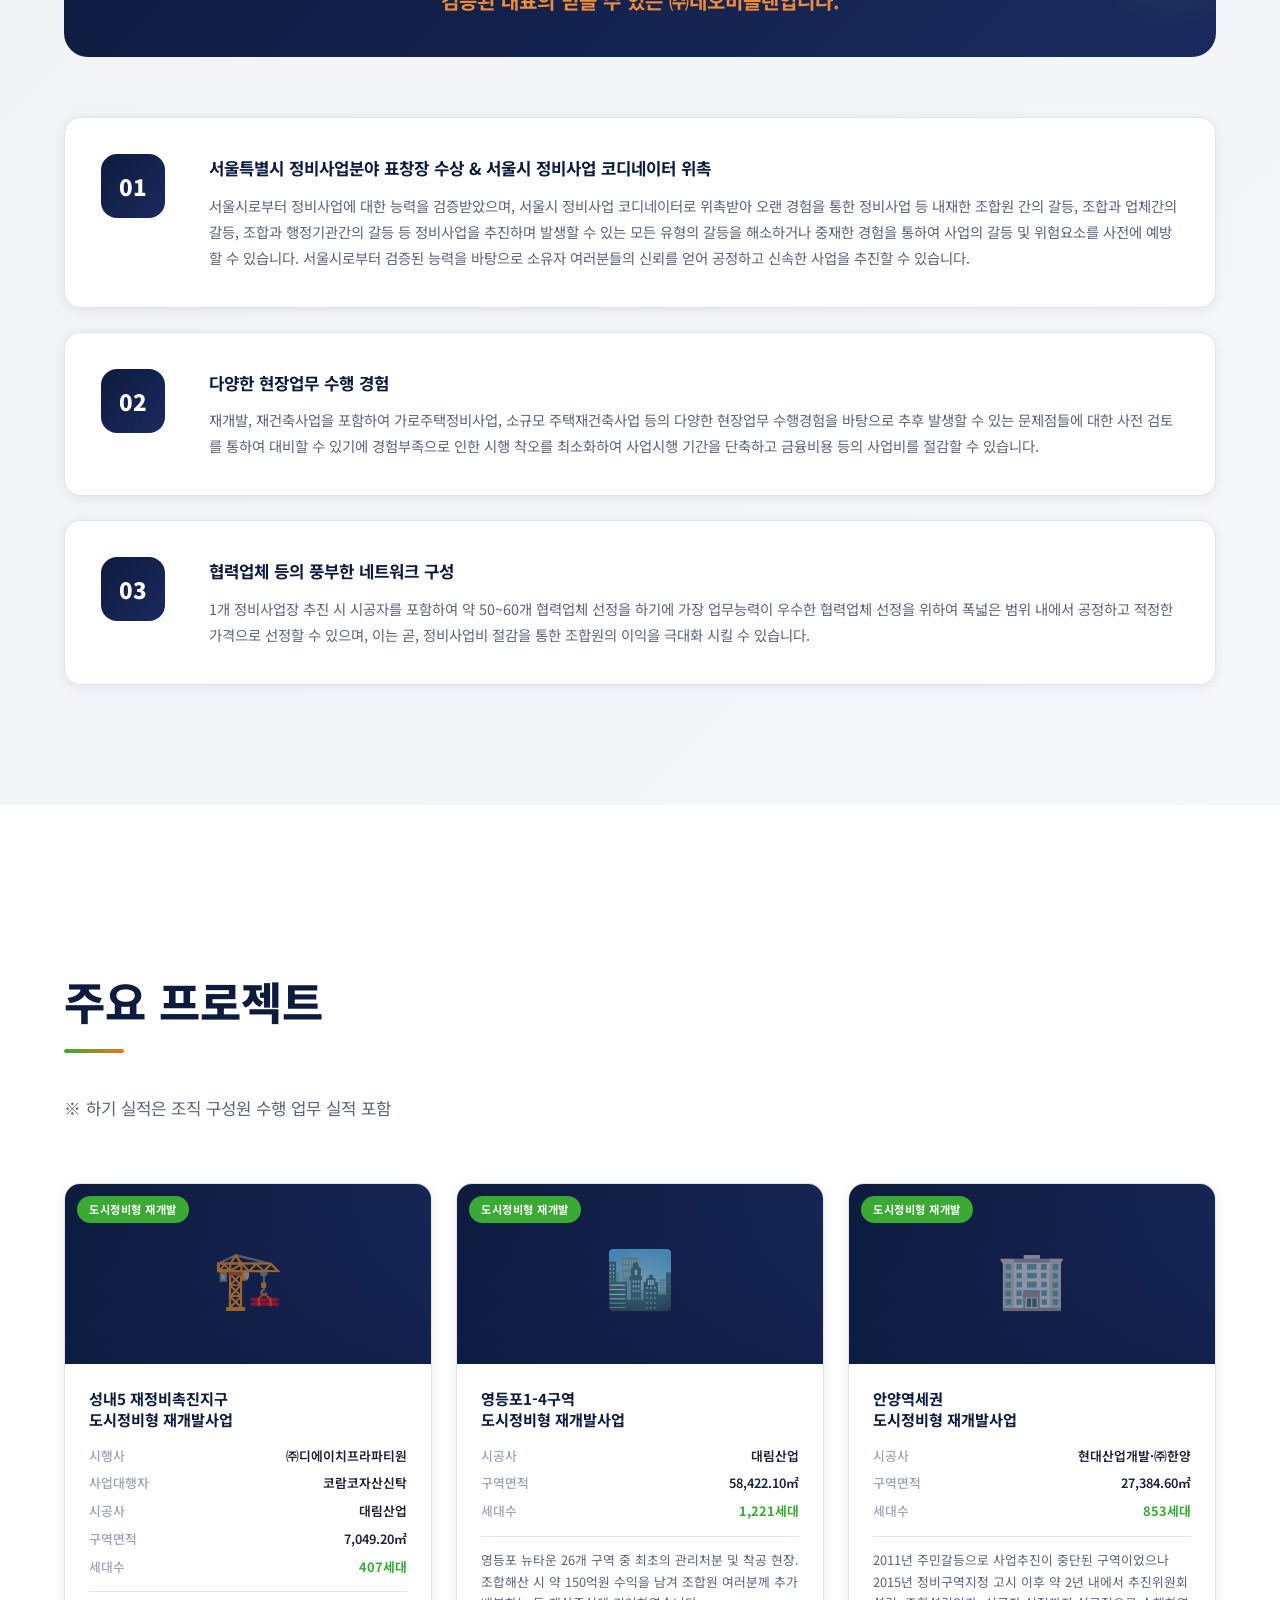
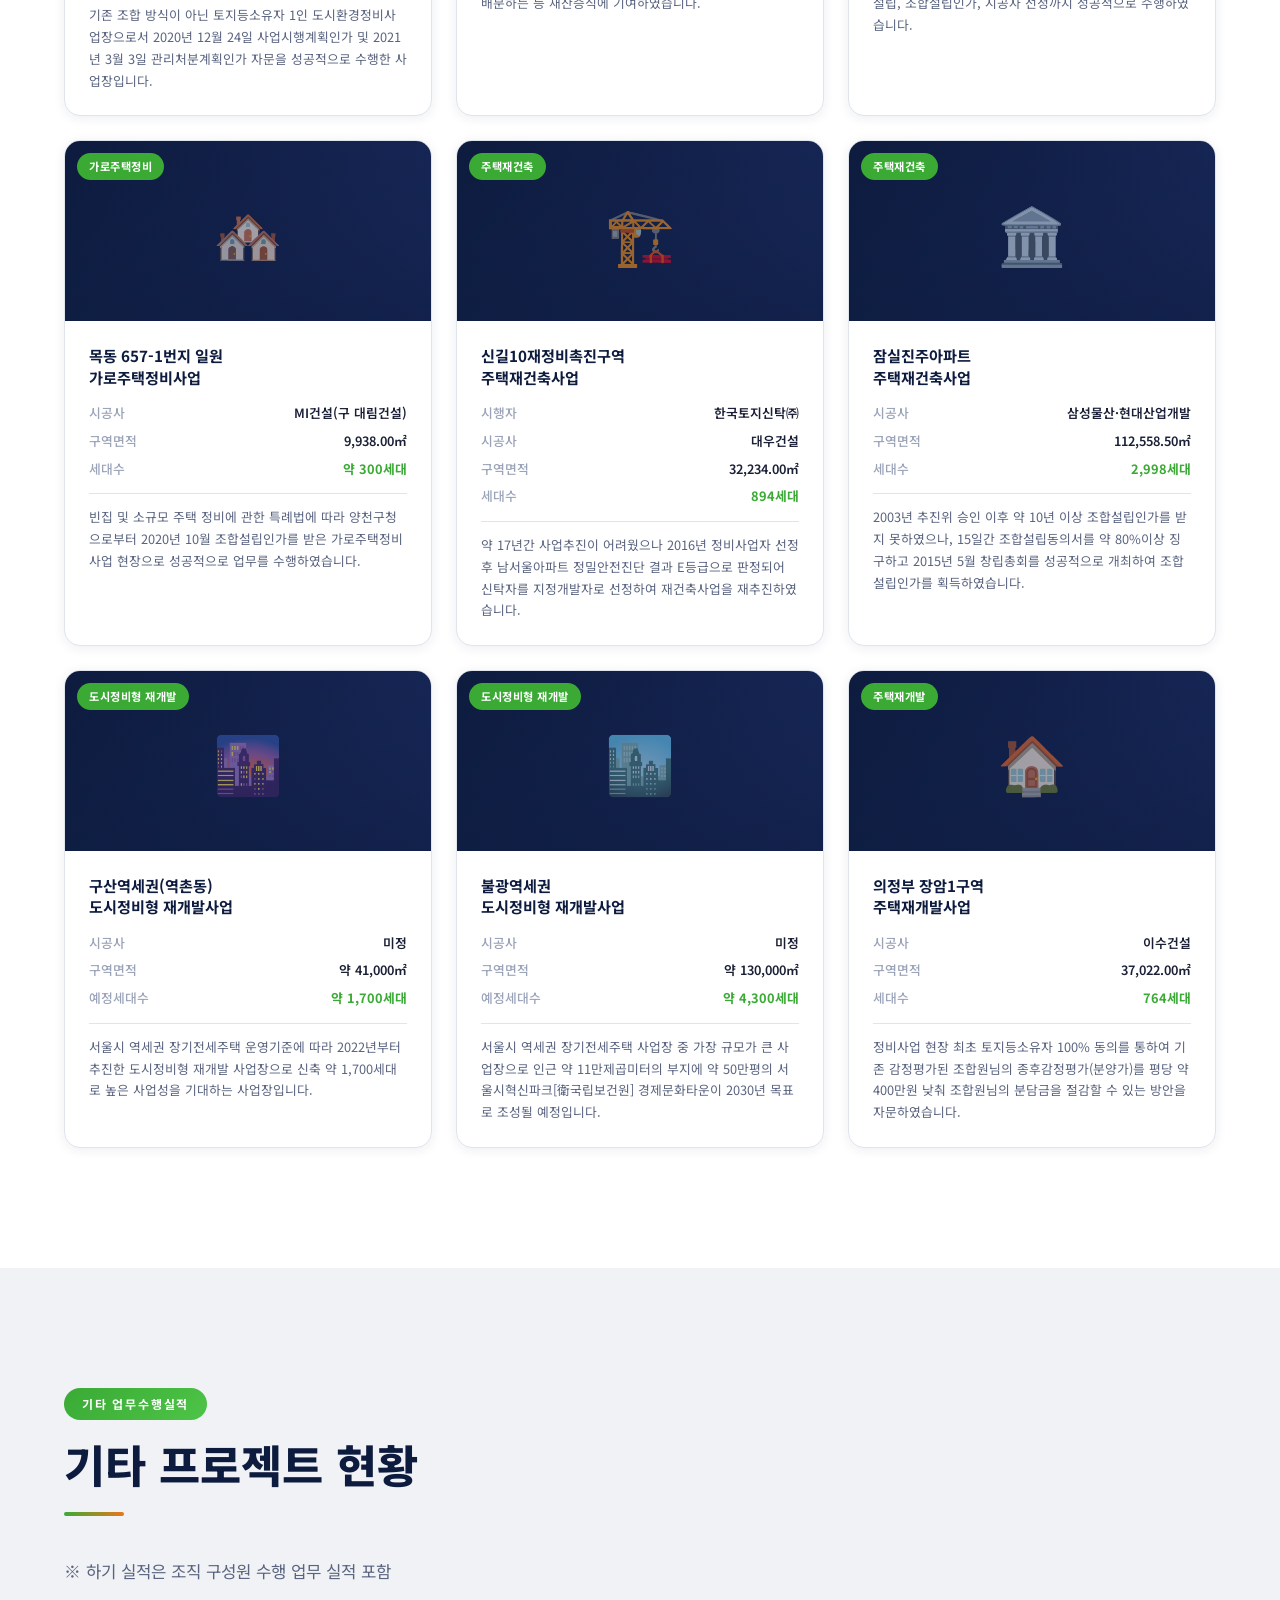
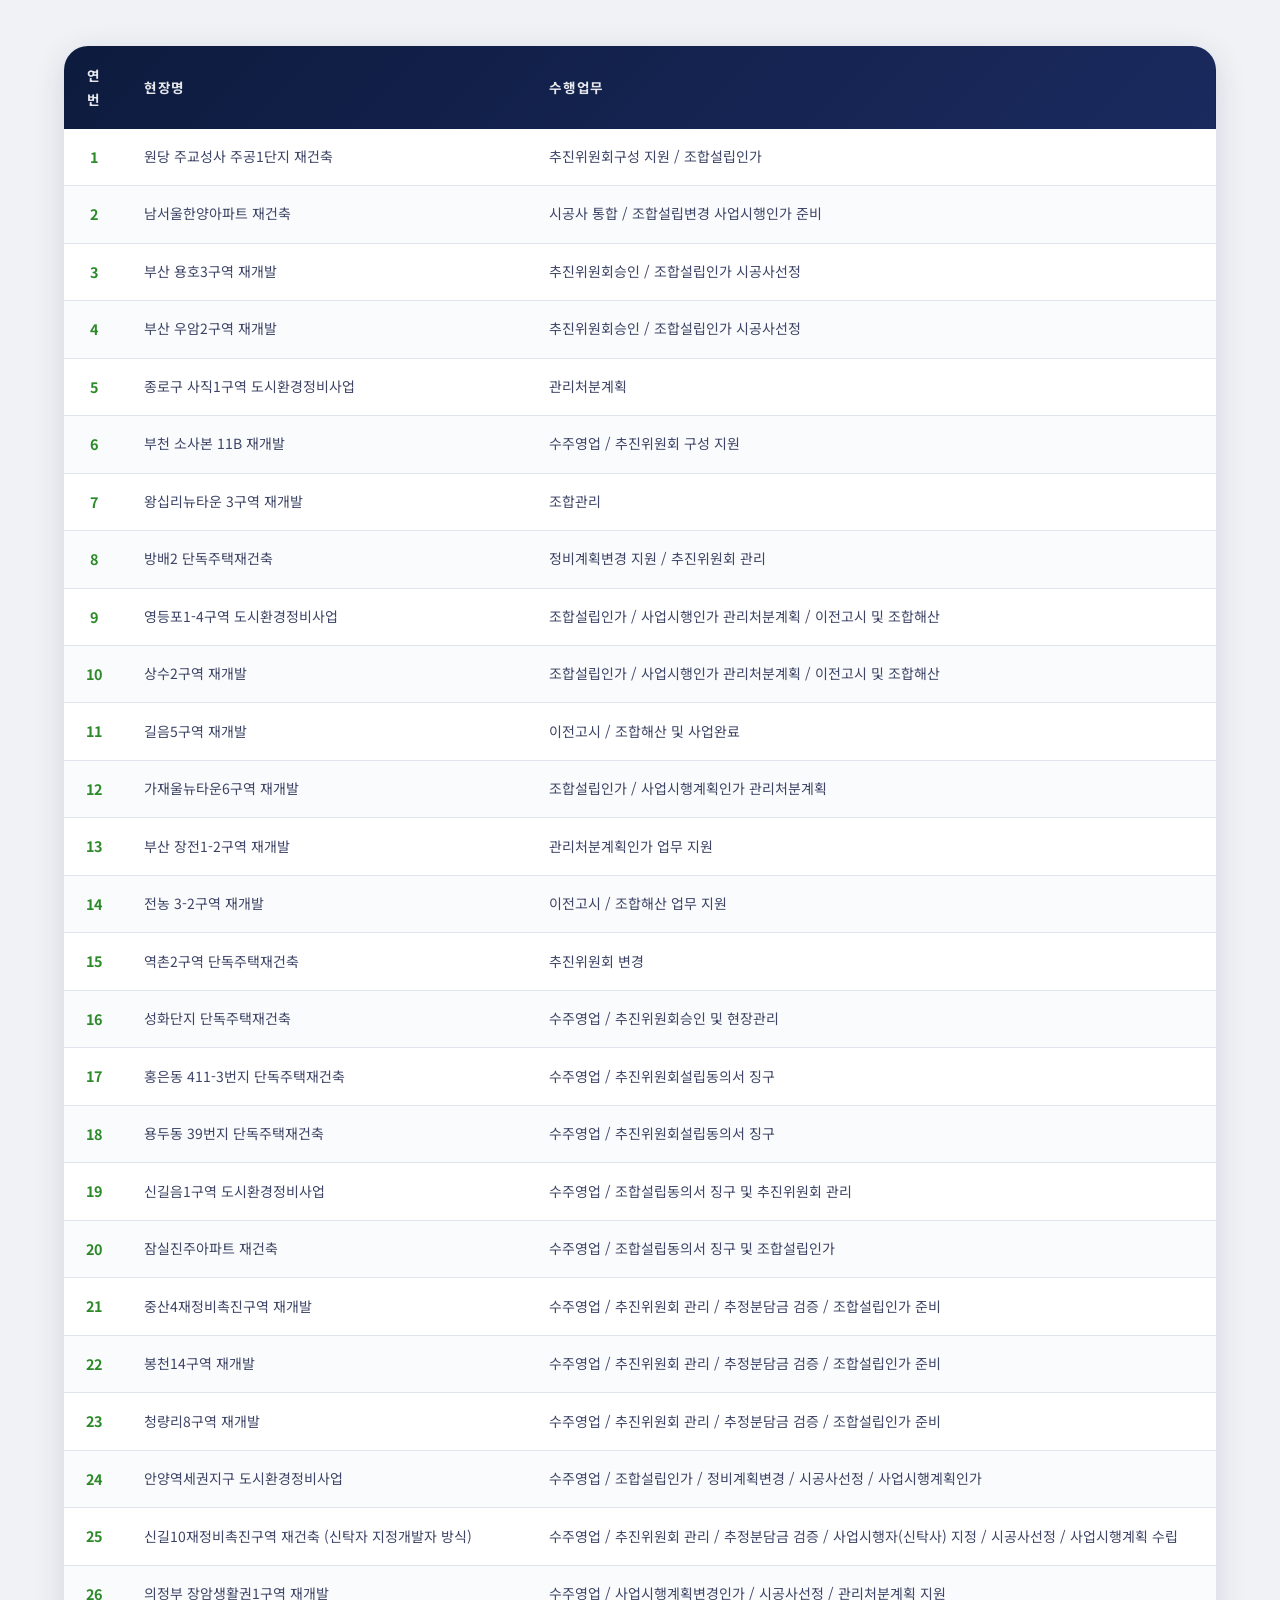
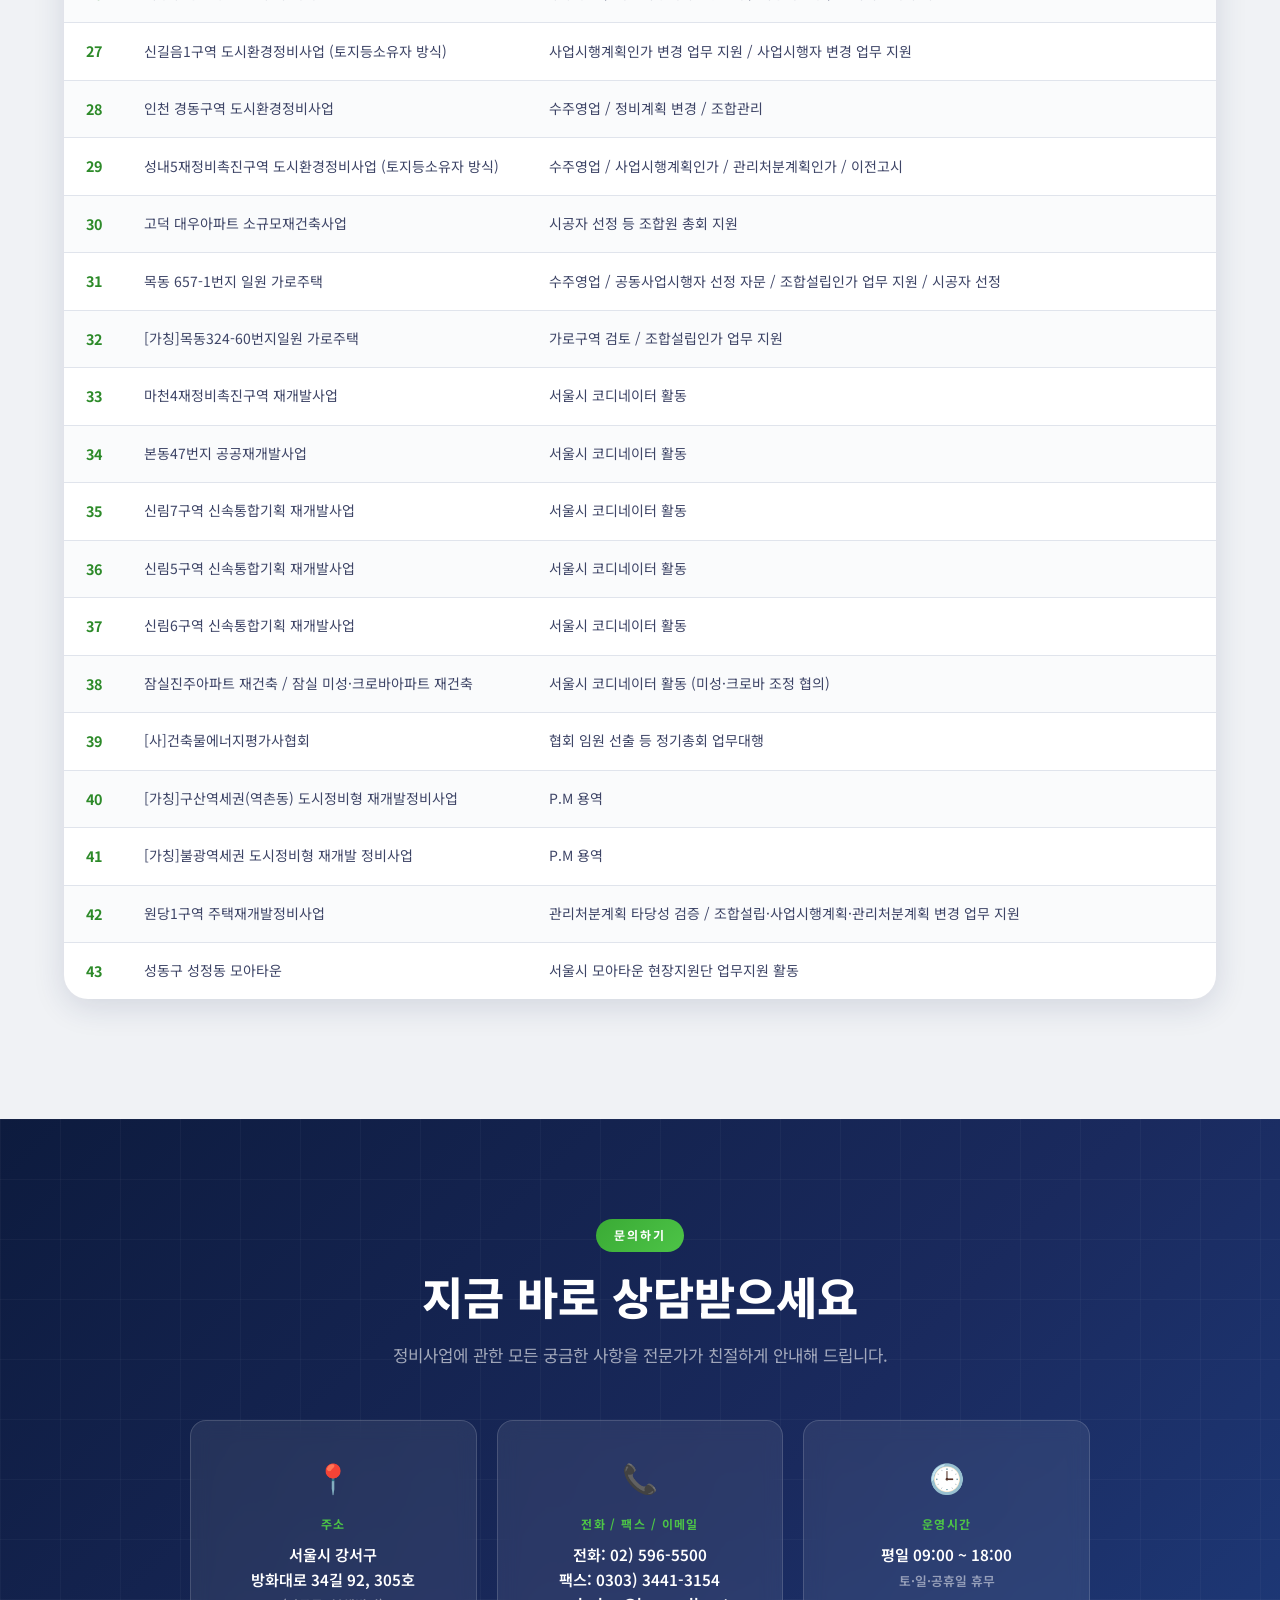
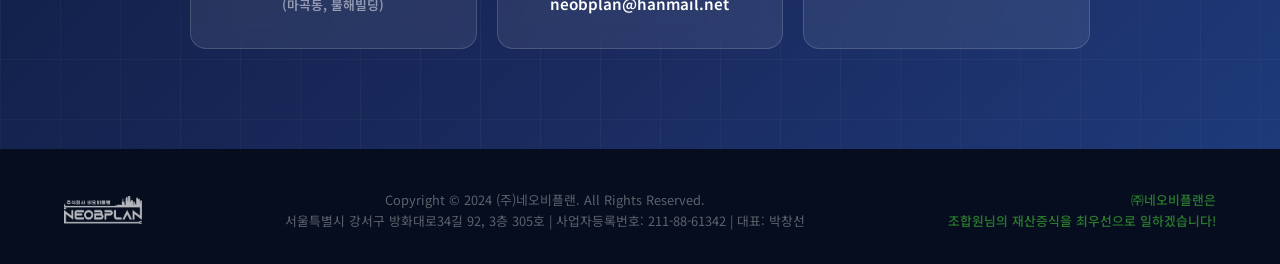
==== commit 9cf16ad5: "Add elecVot solution page and homepage integration - New elecvot.html: single-page promo with 13 sec" ====
--- a/index.html
+++ b/index.html
@@ -32,6 +32,7 @@
         <li><a href="#services" class="nav-link">주요 업무</a></li>
         <li><a href="#strengths" class="nav-link">특장점</a></li>
         <li><a href="#projects" class="nav-link">업무실적</a></li>
+        <li><a href="elecvot.html" class="nav-link">전자투표 솔루션</a></li>
         <li><a href="#contact" class="nav-link nav-cta">문의하기</a></li>
       </ul>
 
@@ -55,6 +56,7 @@
       <li><a href="#strengths" class="nav-link">업무 특장점</a></li>
       <li><a href="#projects" class="nav-link">주요 업무실적</a></li>
       <li><a href="#other-projects" class="nav-link">기타 업무실적</a></li>
+      <li><a href="elecvot.html" class="nav-link">전자투표 솔루션</a></li>
       <li><a href="#contact" class="nav-link nav-cta" style="display:inline-block;margin-top:8px;">문의하기</a></li>
     </ul>
   </div>
@@ -591,6 +593,67 @@
     </div>
   </section>
 
+  <!-- ===================== ELECVOT BANNER ===================== -->
+  <section id="elecvot-banner" style="padding:80px 0; background: linear-gradient(135deg, #0d1b3e 0%, #1a2a5e 100%); color: white; position: relative; overflow: hidden;">
+    <div style="position:absolute; top:-100px; right:-100px; width: 400px; height: 400px; border-radius: 50%; background: radial-gradient(circle, rgba(58,170,53,0.4), transparent 70%); filter: blur(70px);"></div>
+    <div style="position:absolute; bottom:-100px; left:-100px; width: 360px; height: 360px; border-radius: 50%; background: radial-gradient(circle, rgba(232,118,26,0.35), transparent 70%); filter: blur(70px);"></div>
+    <div class="container" style="position: relative;">
+      <div style="display:grid; grid-template-columns: 1.4fr 1fr; gap: 48px; align-items: center;" class="elecvot-banner-grid">
+        <div class="reveal-left">
+          <div style="display:inline-block; background: rgba(58,170,53,0.18); border: 1px solid rgba(58,170,53,0.4); color: #4dc447; font-size: 0.72rem; font-weight: 700; letter-spacing: 0.15em; text-transform: uppercase; padding: 6px 18px; border-radius: 100px; margin-bottom: 20px;">
+            NEW · 디지털 정비사업
+          </div>
+          <h2 style="font-size: clamp(1.7rem, 4vw, 2.6rem); font-weight: 900; line-height: 1.25; margin-bottom: 18px; color: white;">
+            조합원 전자투표·동의 솔루션<br>
+            <span style="background: linear-gradient(135deg, #4dc447, #3aaa35); -webkit-background-clip: text; background-clip: text; color: transparent;">elecVot</span>으로 정비사업을 디지털화합니다
+          </h2>
+          <p style="font-size: 1.02rem; color: rgba(255,255,255,0.85); line-height: 1.8; margin-bottom: 28px;">
+            도시정비법 §35·§36·§45·§50·§74 완벽 대응. KISA 본인확인기관 연동,
+            1인 1표제, 비밀투표 보장, 5년 감사 로그.<br>
+            <strong style="color:white;">조합설립 동의 · 시공자 선정 · 사업시행계획 의결</strong>까지 모바일에서 즉시 진행.
+          </p>
+          <div style="display:flex; gap: 14px; flex-wrap: wrap;">
+            <a href="elecvot.html" style="display:inline-flex; align-items:center; gap:10px; padding: 13px 26px; background: linear-gradient(135deg, #3aaa35, #2d8a29); color: white; border-radius: 100px; font-weight: 700; font-size: 0.95rem; box-shadow: 0 8px 24px rgba(58,170,53,0.45);">
+              <span>elecVot 자세히 보기</span>
+              <span>→</span>
+            </a>
+            <a href="#contact" style="display:inline-flex; align-items:center; gap:10px; padding: 13px 26px; background: rgba(255,255,255,0.08); border: 1px solid rgba(255,255,255,0.3); color: white; border-radius: 100px; font-weight: 600; font-size: 0.95rem; backdrop-filter: blur(8px);">
+              <span>📞</span>
+              <span>무료 시연 신청</span>
+            </a>
+          </div>
+        </div>
+        <div class="reveal-right" style="display: grid; grid-template-columns: 1fr 1fr; gap: 12px;">
+          <div style="background: rgba(255,255,255,0.06); border: 1px solid rgba(255,255,255,0.12); border-radius: 16px; padding: 22px 18px; backdrop-filter: blur(10px);">
+            <div style="font-size: 1.7rem; font-weight: 900; color: #4dc447; line-height: 1; margin-bottom: 6px;">🗳️</div>
+            <div style="font-size: 0.95rem; font-weight: 800; color: white; margin-bottom: 4px;">전자투표·동의</div>
+            <div style="font-size: 0.8rem; color: rgba(255,255,255,0.7); line-height: 1.5;">1인 1표제 · 재투표 허용</div>
+          </div>
+          <div style="background: rgba(255,255,255,0.06); border: 1px solid rgba(255,255,255,0.12); border-radius: 16px; padding: 22px 18px; backdrop-filter: blur(10px);">
+            <div style="font-size: 1.7rem; font-weight: 900; color: #f28c35; line-height: 1; margin-bottom: 6px;">🔐</div>
+            <div style="font-size: 0.95rem; font-weight: 800; color: white; margin-bottom: 4px;">KISA 본인확인</div>
+            <div style="font-size: 0.8rem; color: rgba(255,255,255,0.7); line-height: 1.5;">NICE · CI/DI 매칭</div>
+          </div>
+          <div style="background: rgba(255,255,255,0.06); border: 1px solid rgba(255,255,255,0.12); border-radius: 16px; padding: 22px 18px; backdrop-filter: blur(10px);">
+            <div style="font-size: 1.7rem; font-weight: 900; color: #4dc447; line-height: 1; margin-bottom: 6px;">🤝</div>
+            <div style="font-size: 0.95rem; font-weight: 800; color: white; margin-bottom: 4px;">위임 양측 인증</div>
+            <div style="font-size: 0.8rem; color: rgba(255,255,255,0.7); line-height: 1.5;">시효 7일 자동 검증</div>
+          </div>
+          <div style="background: rgba(255,255,255,0.06); border: 1px solid rgba(255,255,255,0.12); border-radius: 16px; padding: 22px 18px; backdrop-filter: blur(10px);">
+            <div style="font-size: 1.7rem; font-weight: 900; color: #f28c35; line-height: 1; margin-bottom: 6px;">🔍</div>
+            <div style="font-size: 0.95rem; font-weight: 800; color: white; margin-bottom: 4px;">감사 로그 해시 체인</div>
+            <div style="font-size: 0.8rem; color: rgba(255,255,255,0.7); line-height: 1.5;">5년 위변조 방지</div>
+          </div>
+        </div>
+      </div>
+    </div>
+    <style>
+      @media (max-width: 768px) {
+        .elecvot-banner-grid { grid-template-columns: 1fr !important; }
+      }
+    </style>
+  </section>
+
   <!-- ===================== STRENGTHS ===================== -->
   <section id="strengths" class="strengths">
     <div class="container">
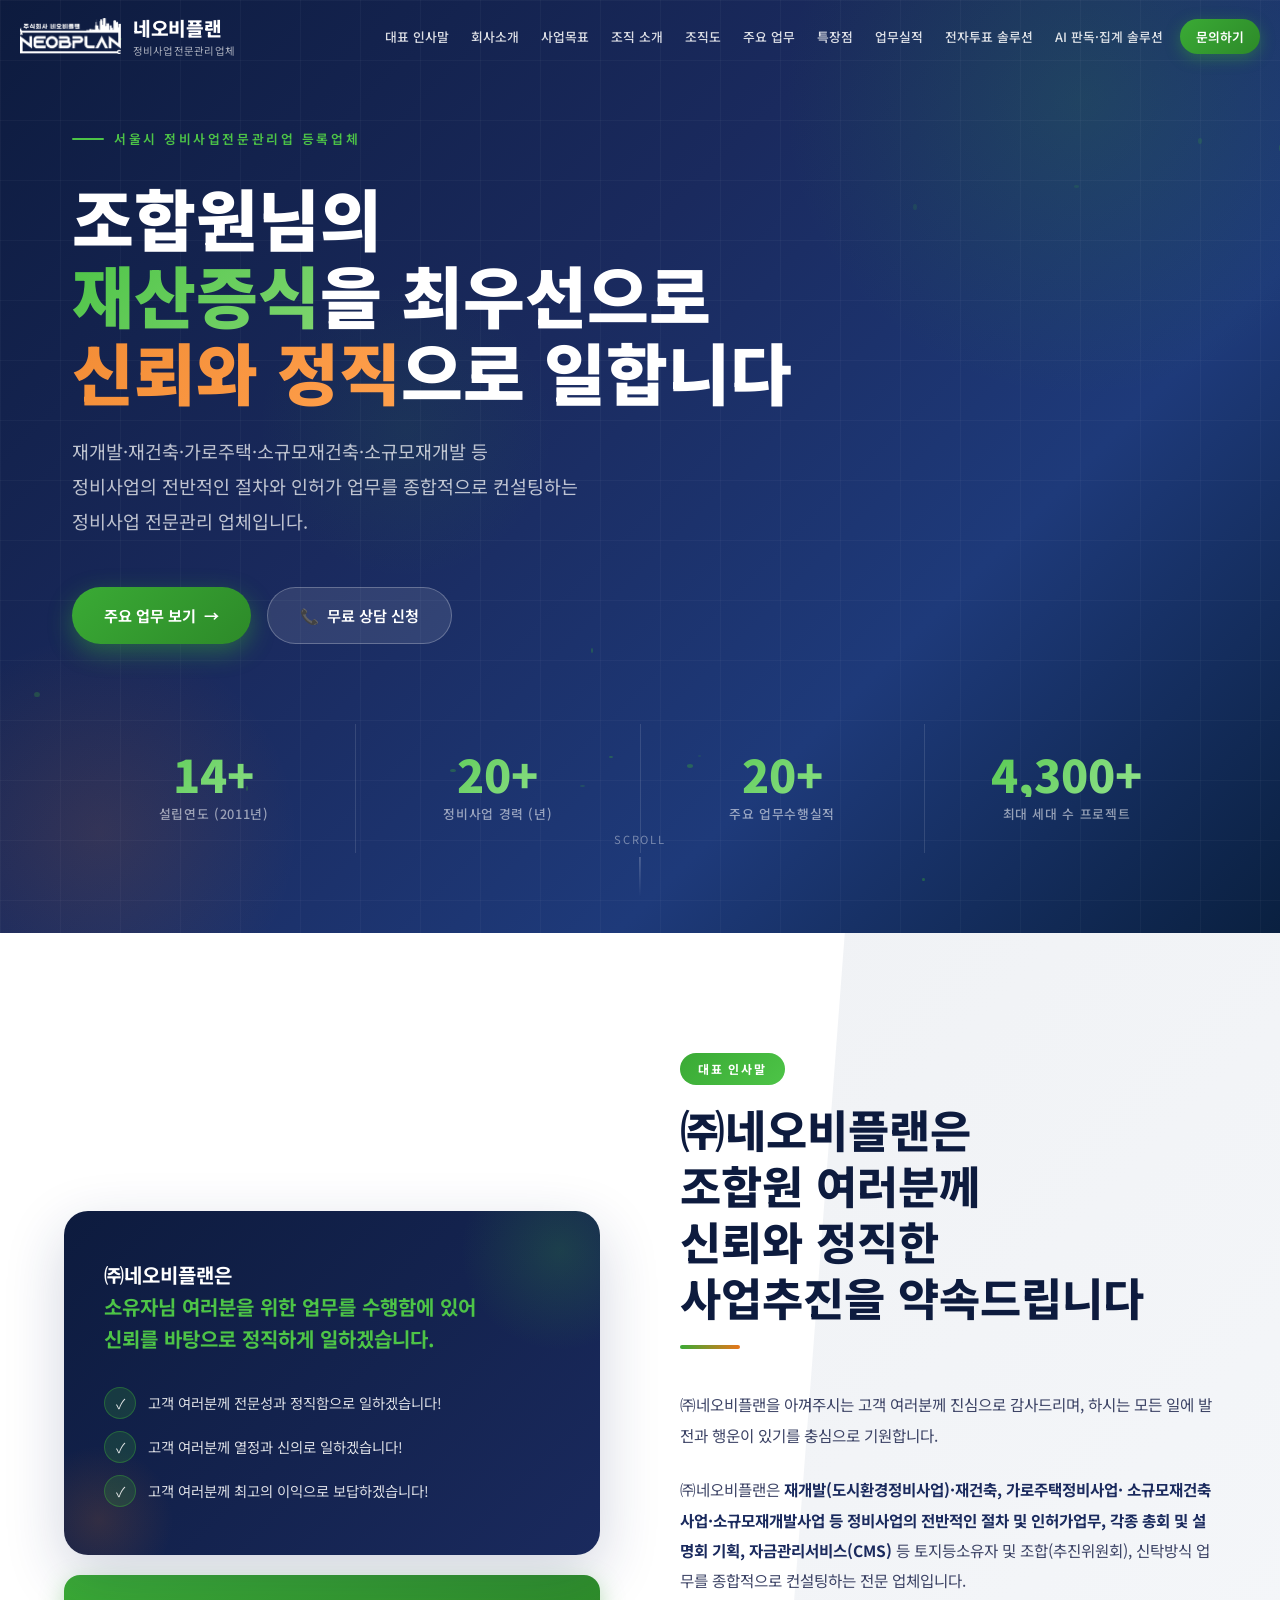
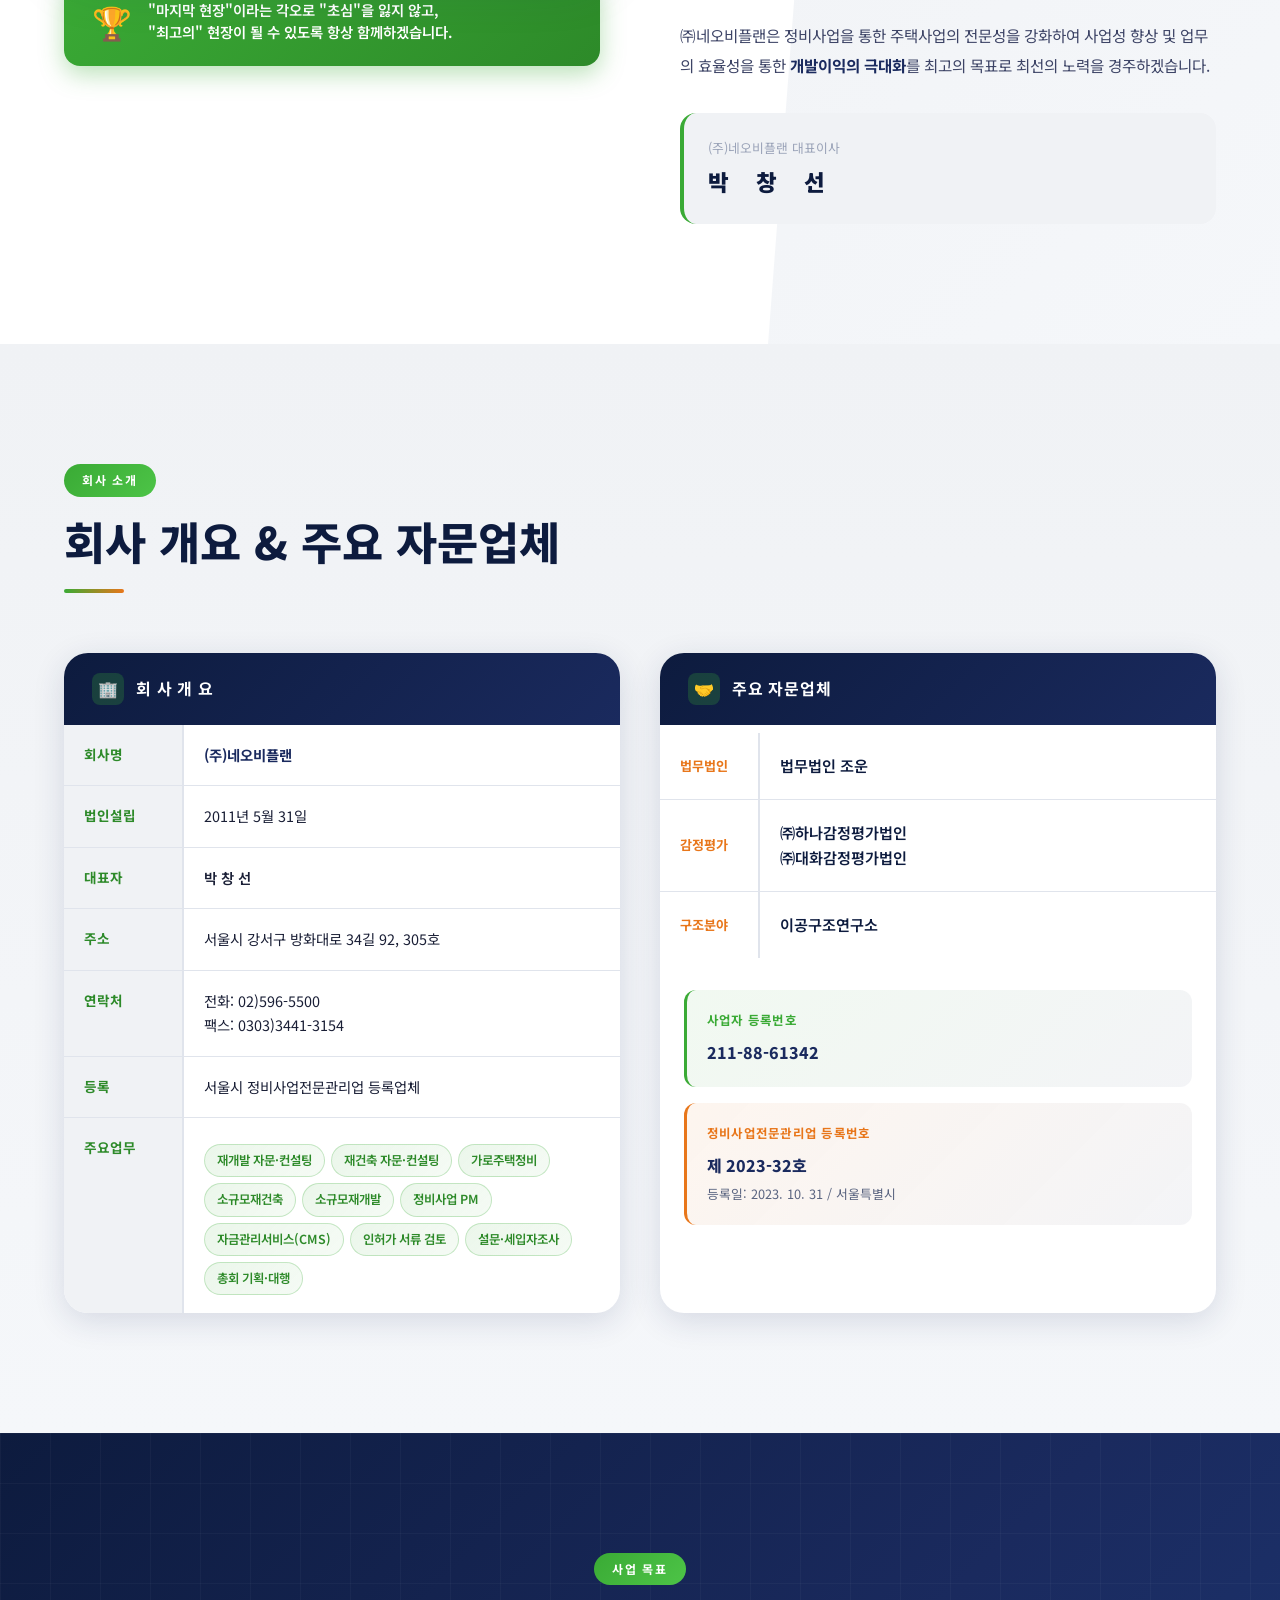
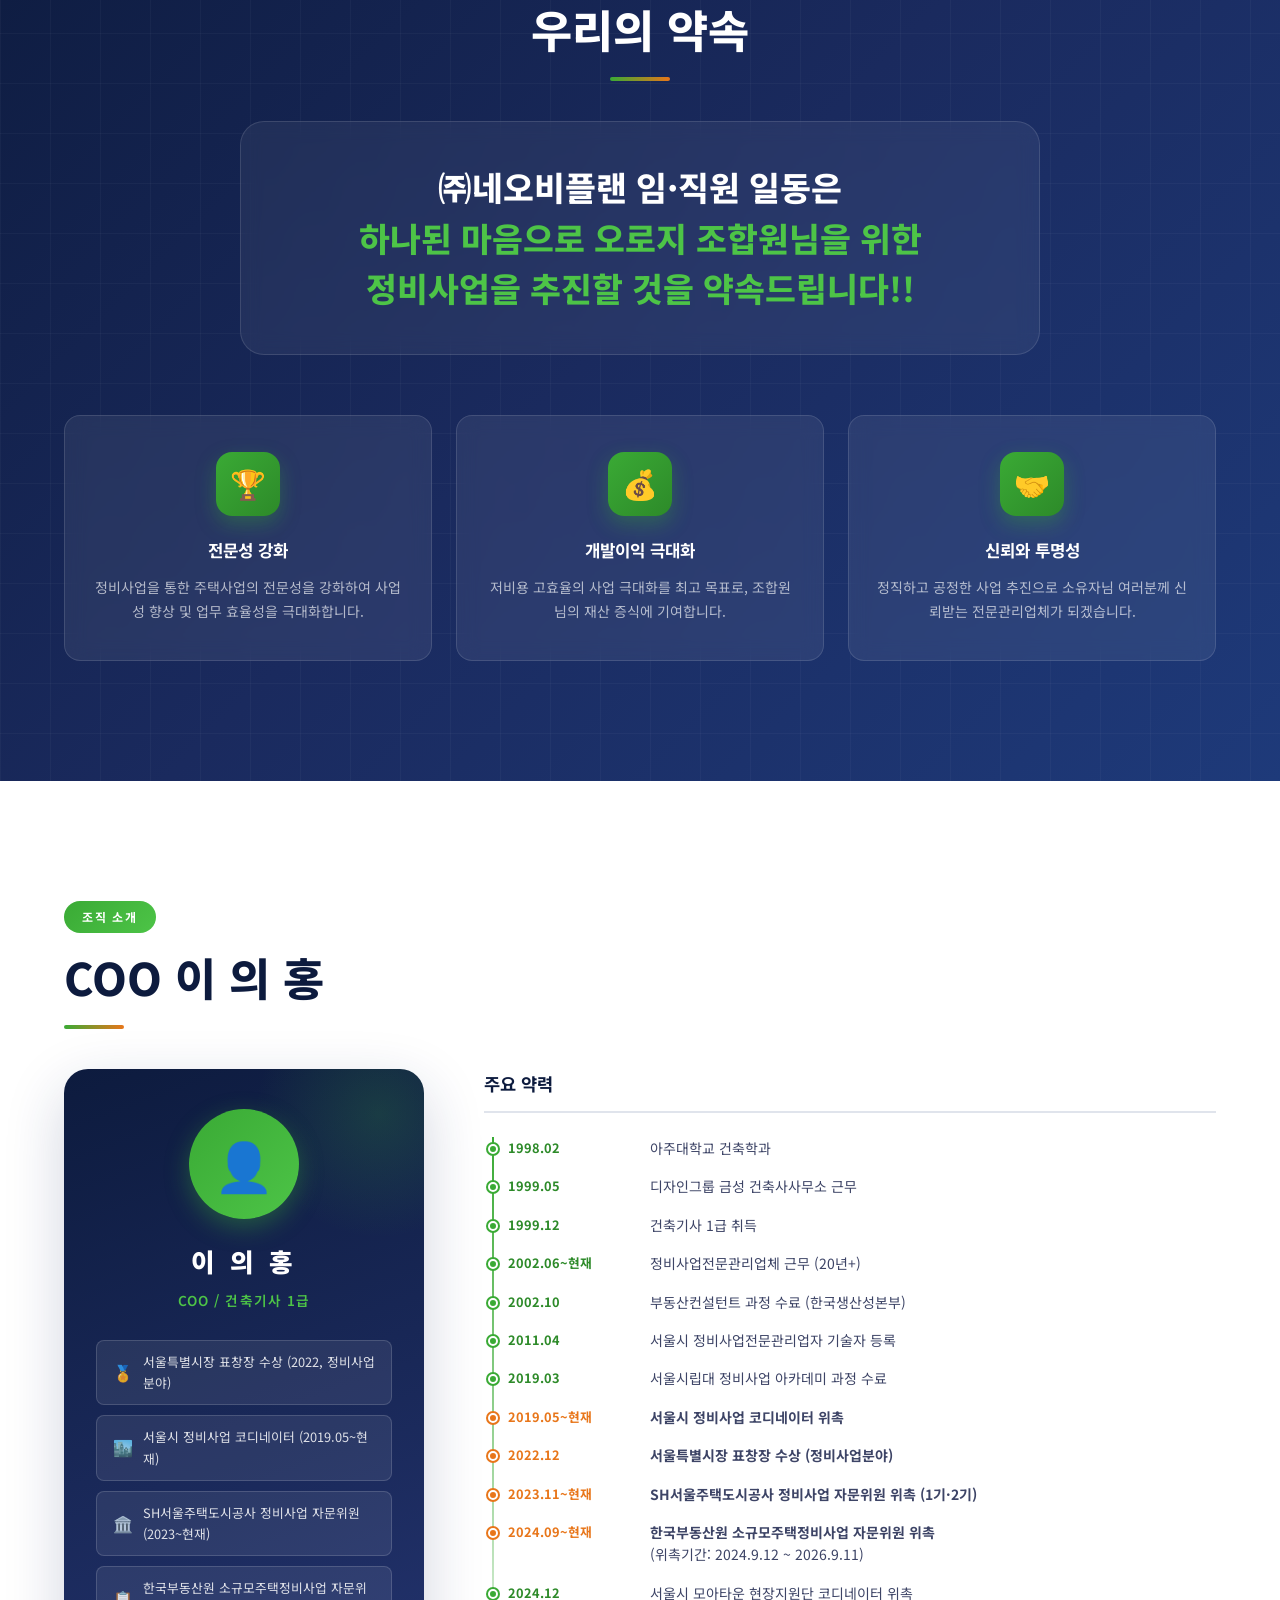
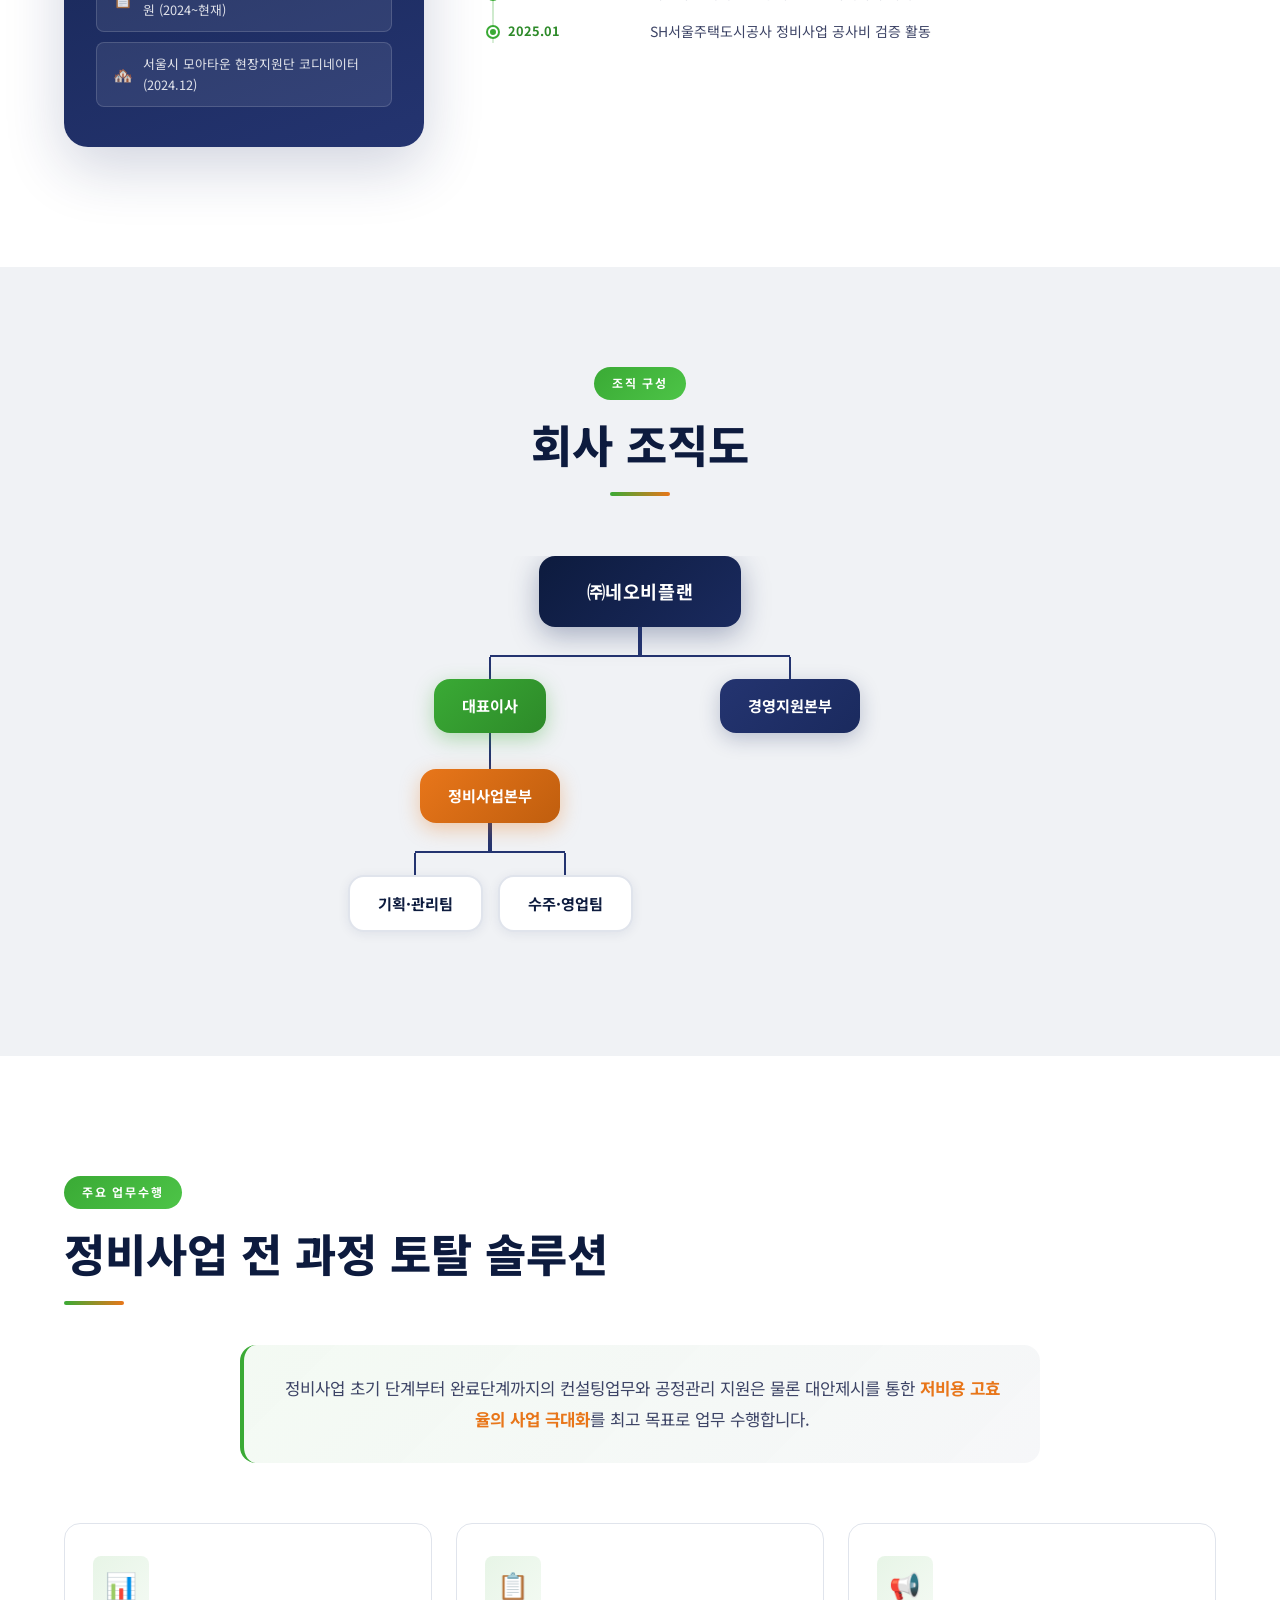
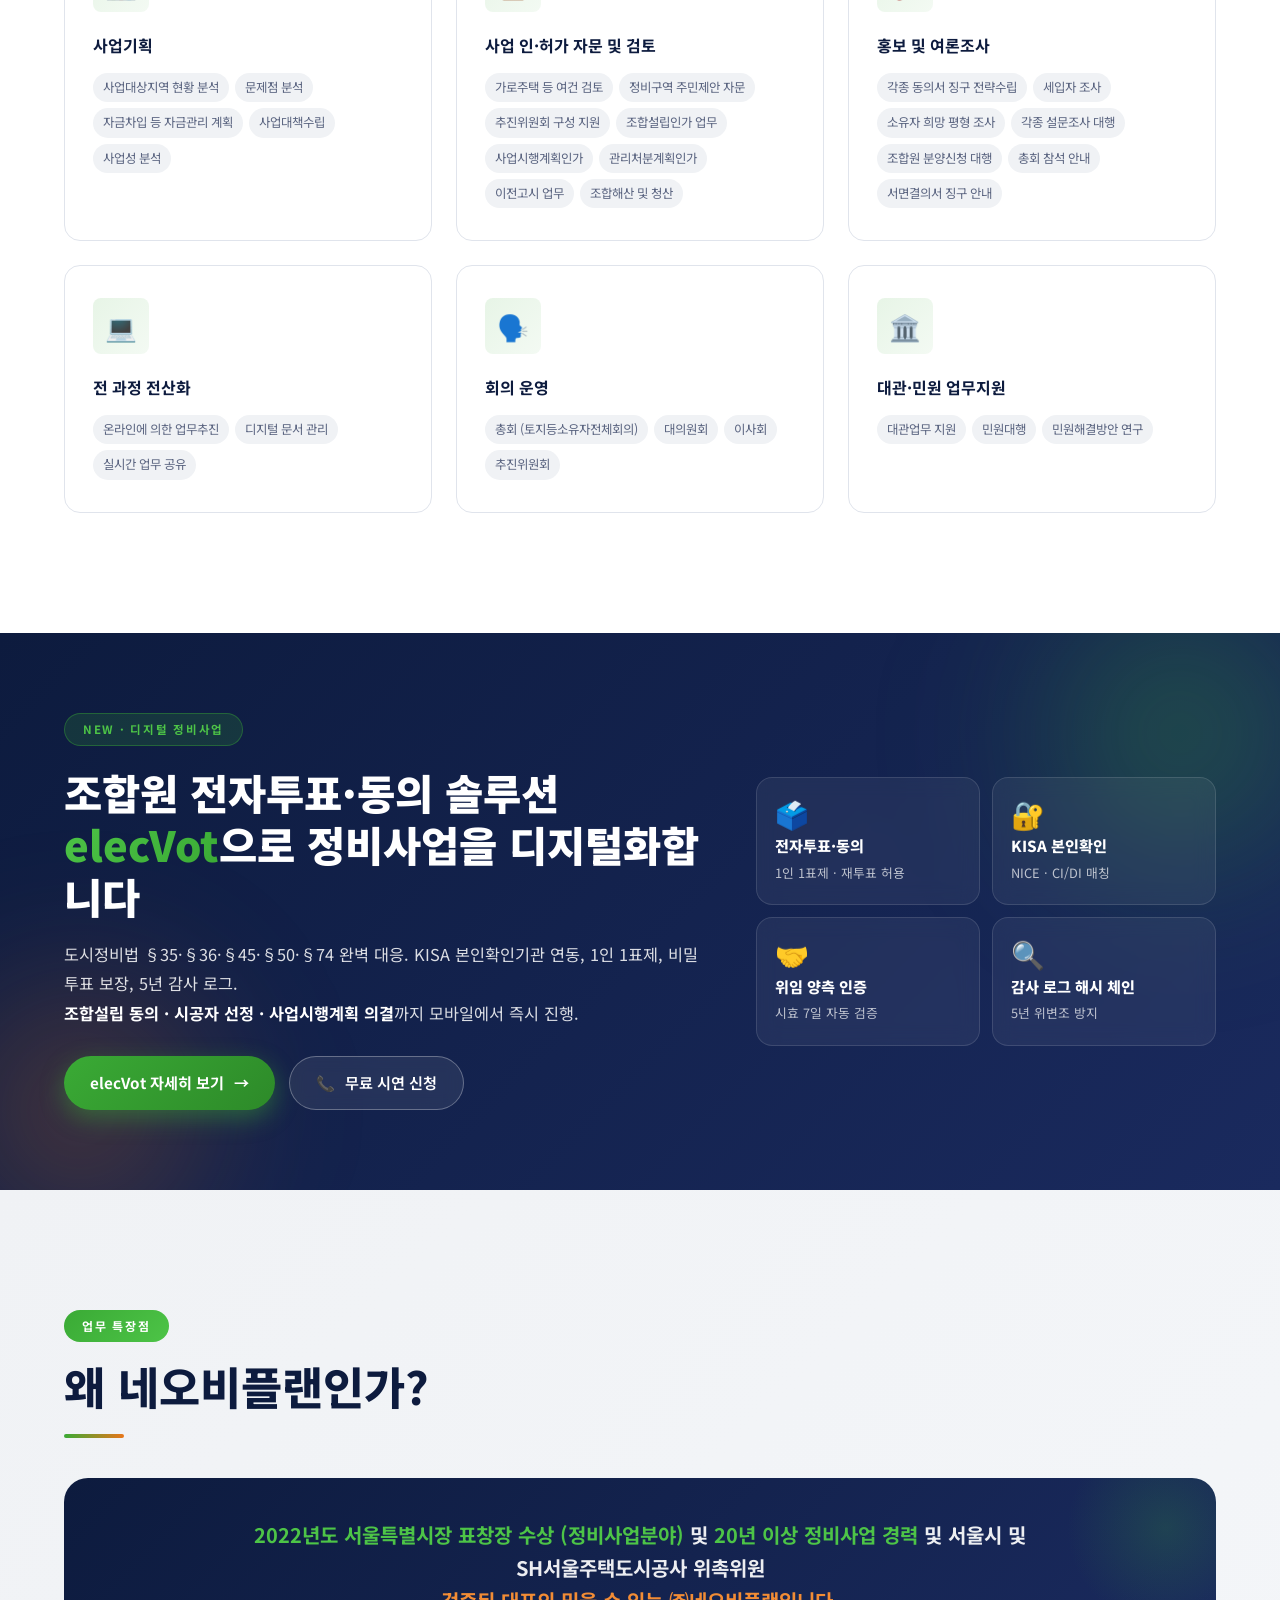
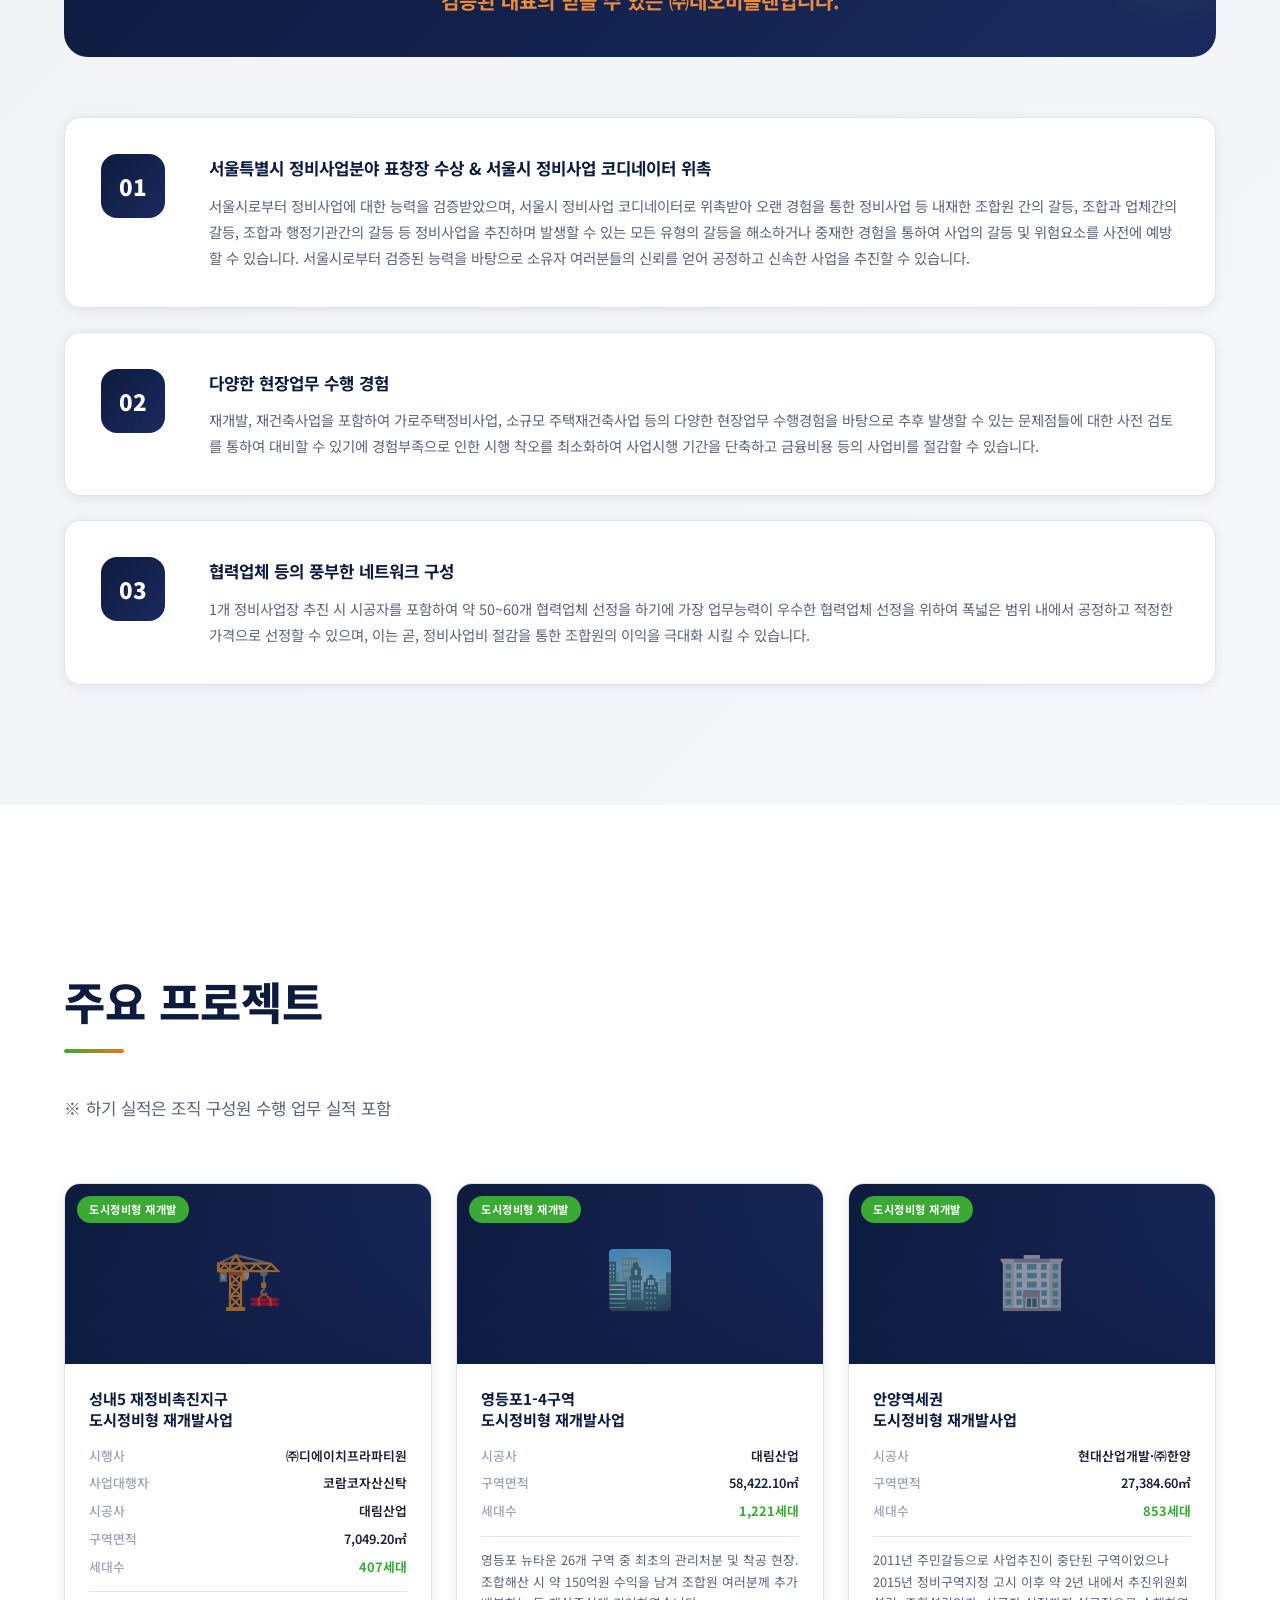
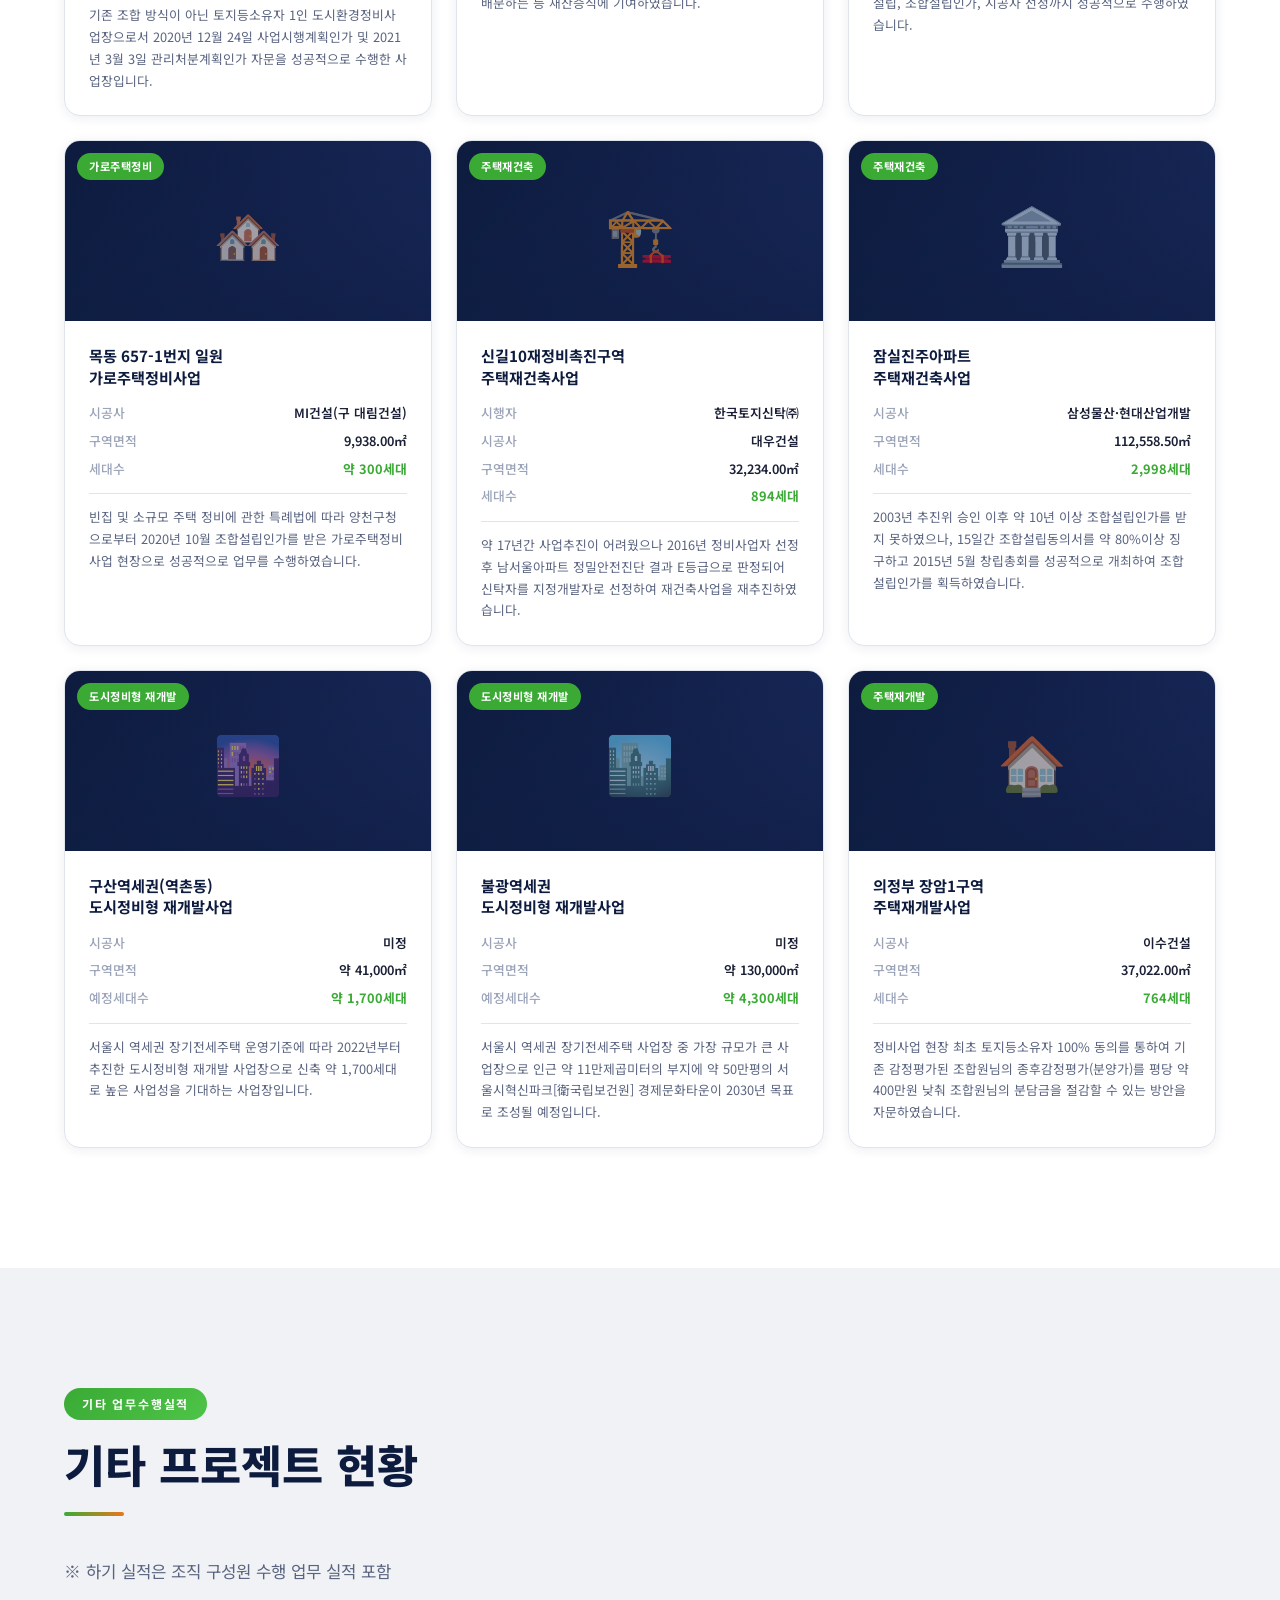
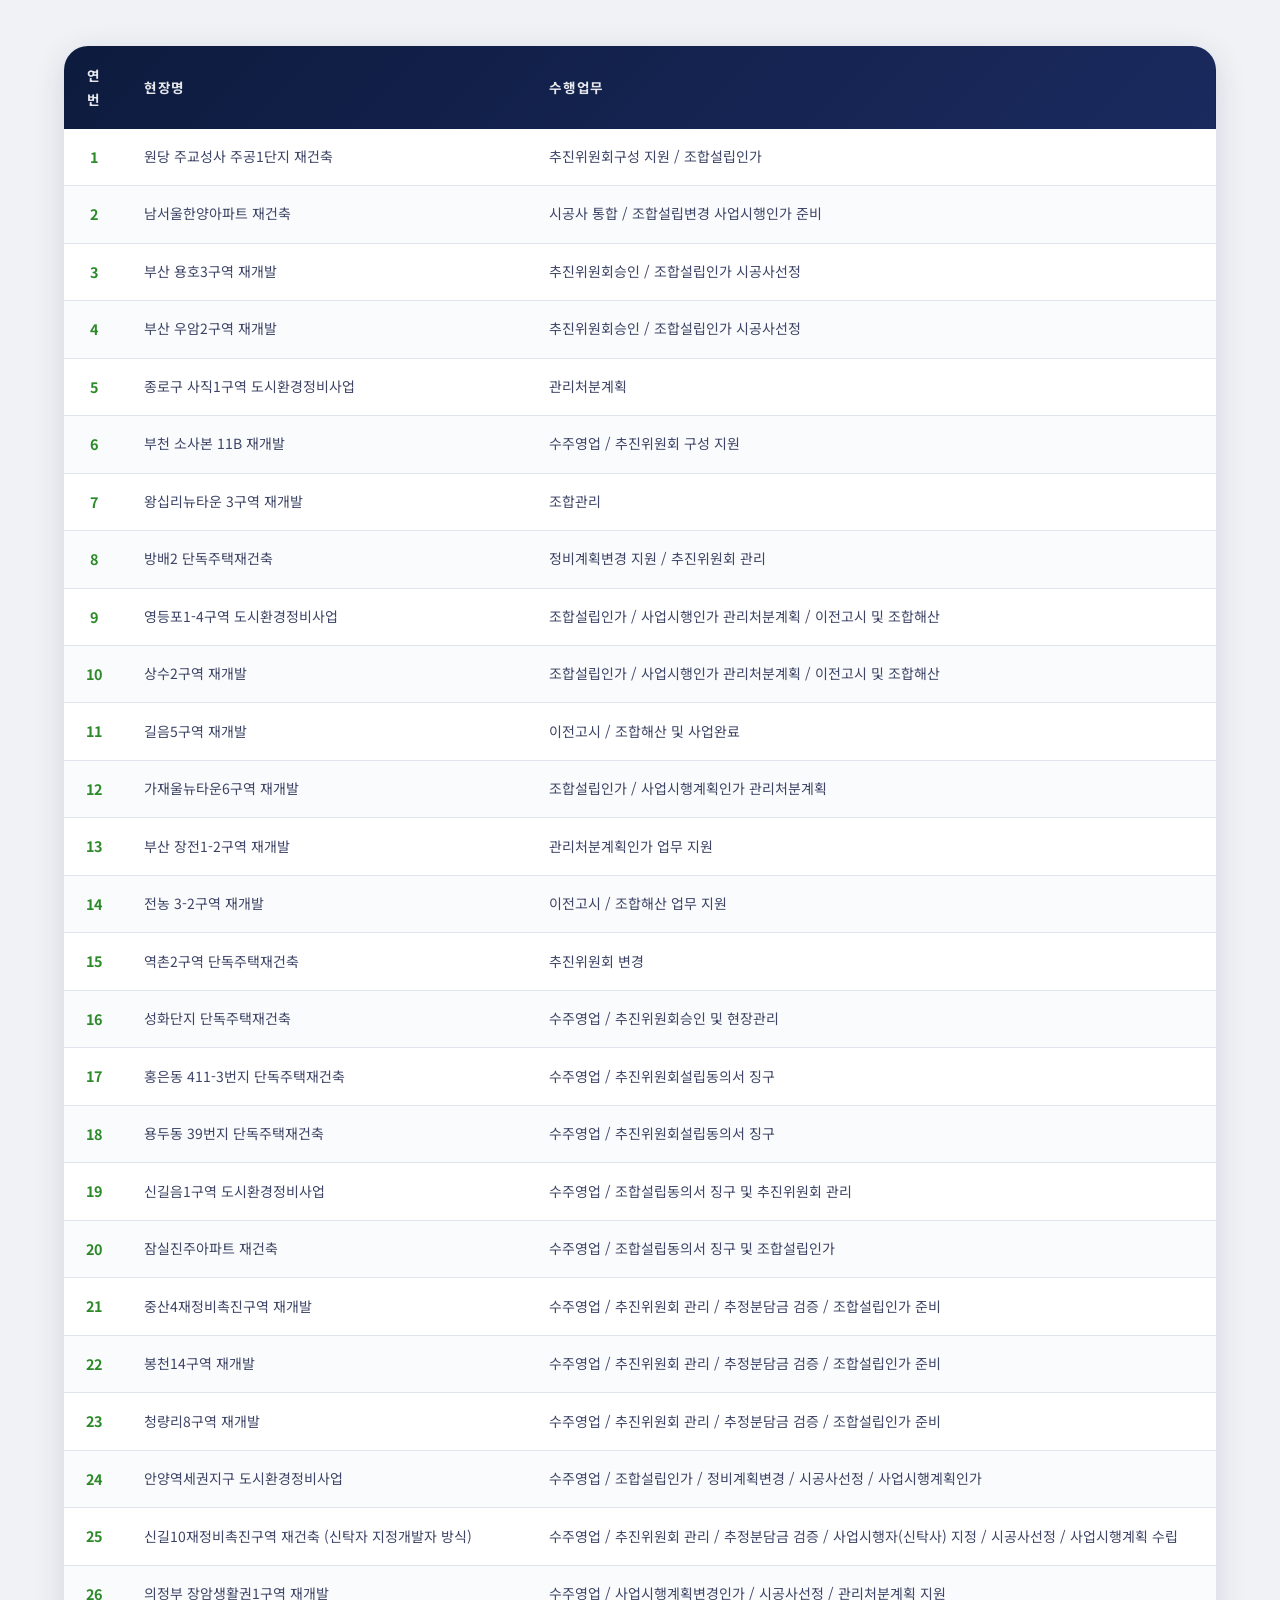
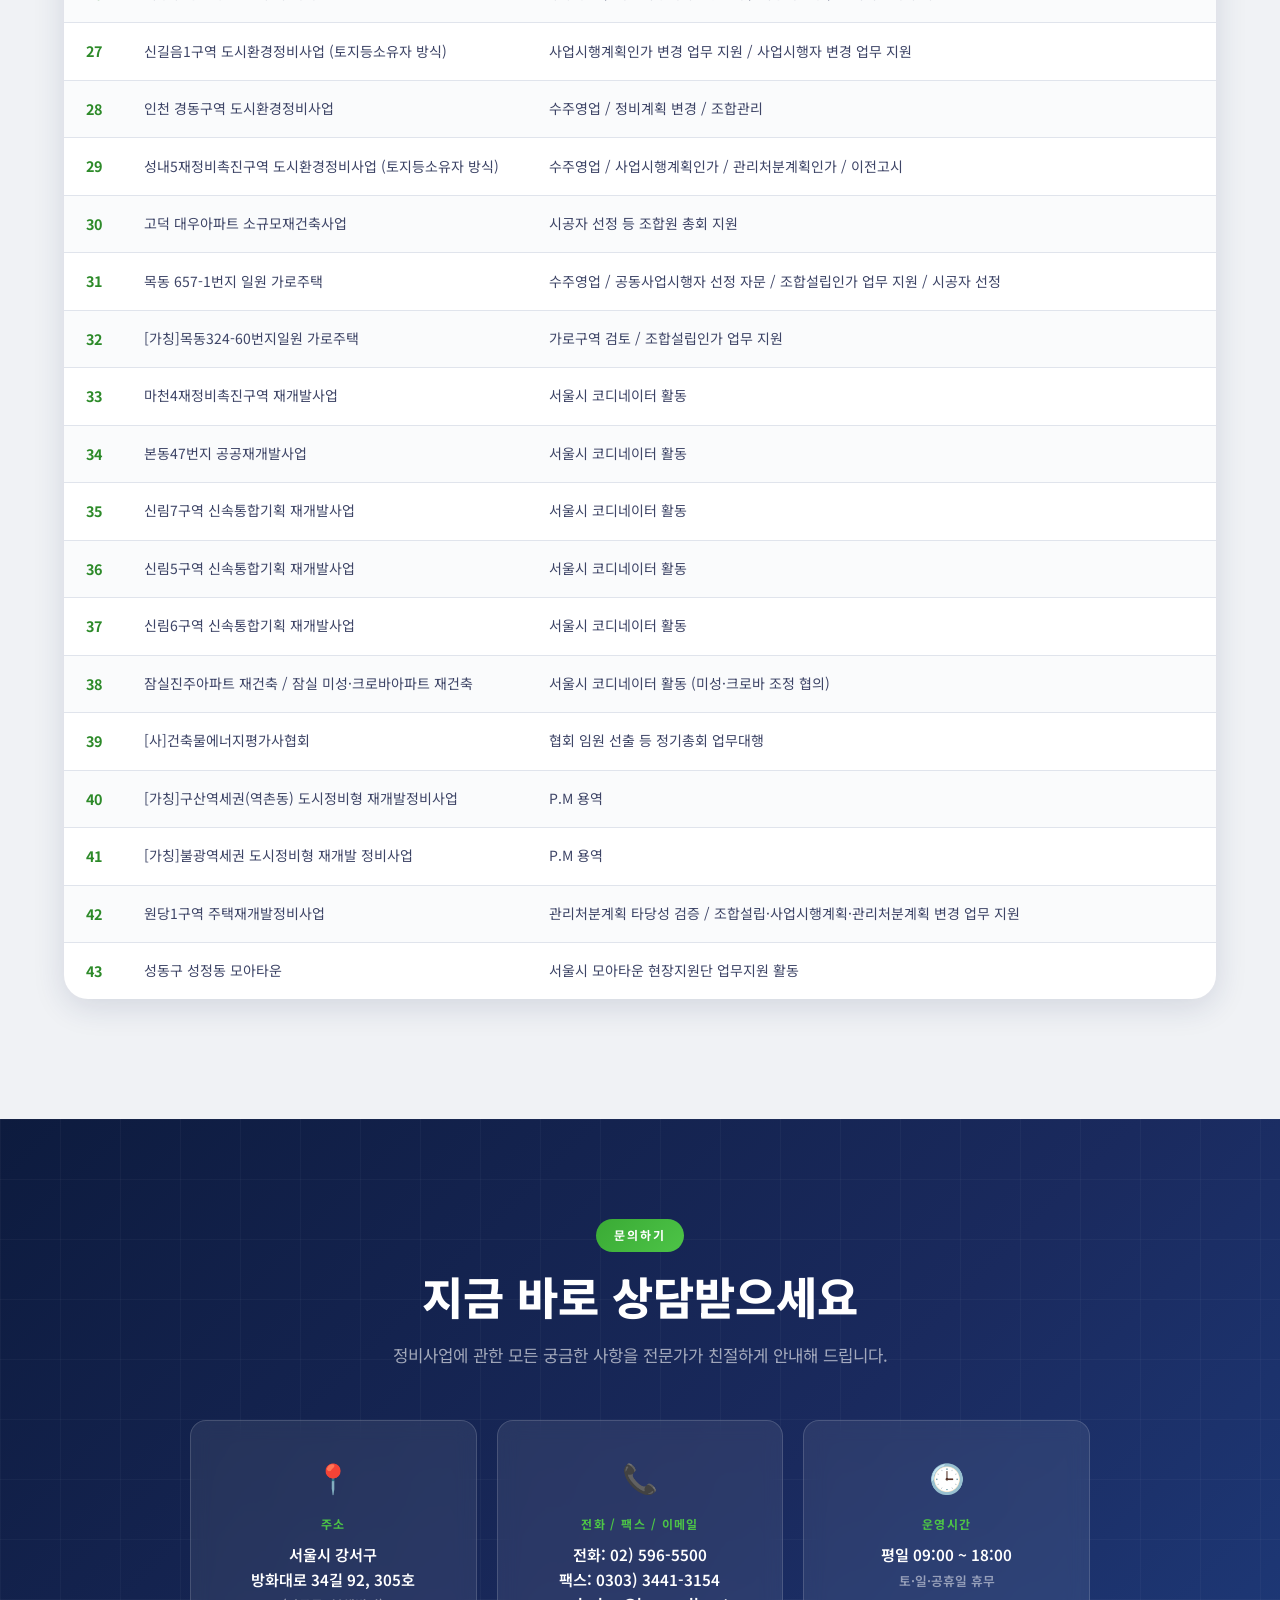
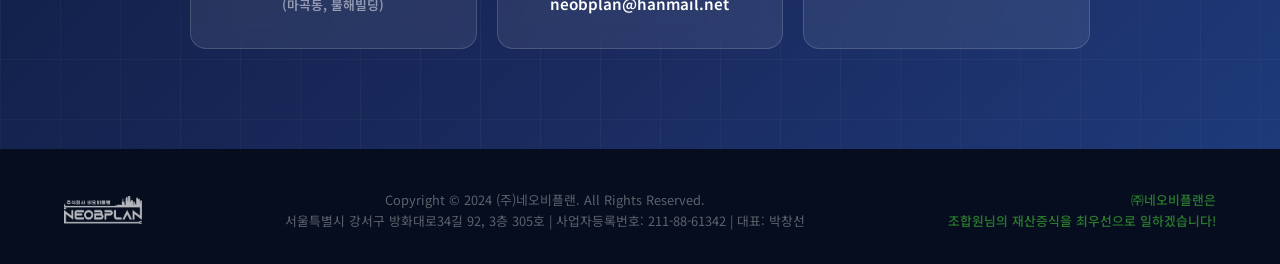
==== commit c377caaf: "Add omrAgent AI 판독·집계 솔루션 page and nav integration - omragent.html: 11-section solution promo page (" ====
--- a/index.html
+++ b/index.html
@@ -33,6 +33,7 @@
         <li><a href="#strengths" class="nav-link">특장점</a></li>
         <li><a href="#projects" class="nav-link">업무실적</a></li>
         <li><a href="elecvot.html" class="nav-link">전자투표 솔루션</a></li>
+        <li><a href="omragent.html" class="nav-link">AI 판독·집계 솔루션</a></li>
         <li><a href="#contact" class="nav-link nav-cta">문의하기</a></li>
       </ul>
 
@@ -57,6 +58,7 @@
       <li><a href="#projects" class="nav-link">주요 업무실적</a></li>
       <li><a href="#other-projects" class="nav-link">기타 업무실적</a></li>
       <li><a href="elecvot.html" class="nav-link">전자투표 솔루션</a></li>
+      <li><a href="omragent.html" class="nav-link">AI 판독·집계 솔루션</a></li>
       <li><a href="#contact" class="nav-link nav-cta" style="display:inline-block;margin-top:8px;">문의하기</a></li>
     </ul>
   </div>
--- a/css/style.css
+++ b/css/style.css
@@ -1806,9 +1806,20 @@
    RESPONSIVE
    ======================================== */
 
-@media (max-width: 1024px) {
+/* 상단 메뉴 11개(솔루션 2종 포함)가 1200~1366px 구간에서 넘치지 않도록 압축 */
+@media (max-width: 1366px) {
+  .nav-inner { padding: 0 20px; }
+  .nav-link { padding: 8px 9px; font-size: 0.8rem; }
+  .nav-cta { padding: 8px 16px !important; margin-left: 4px; }
+}
+
+/* 1200px 이하는 압축해도 11개 메뉴가 들어가지 않음 → 햄버거 메뉴로 전환 */
+@media (max-width: 1200px) {
   .nav-menu { display: none; }
   .hamburger { display: flex; }
+}
+
+@media (max-width: 1024px) {
   .overview-grid { grid-template-columns: 1fr; }
   .ceo-inner { grid-template-columns: 1fr; }
   .ceo-card { max-width: 400px; margin: 0 auto; }
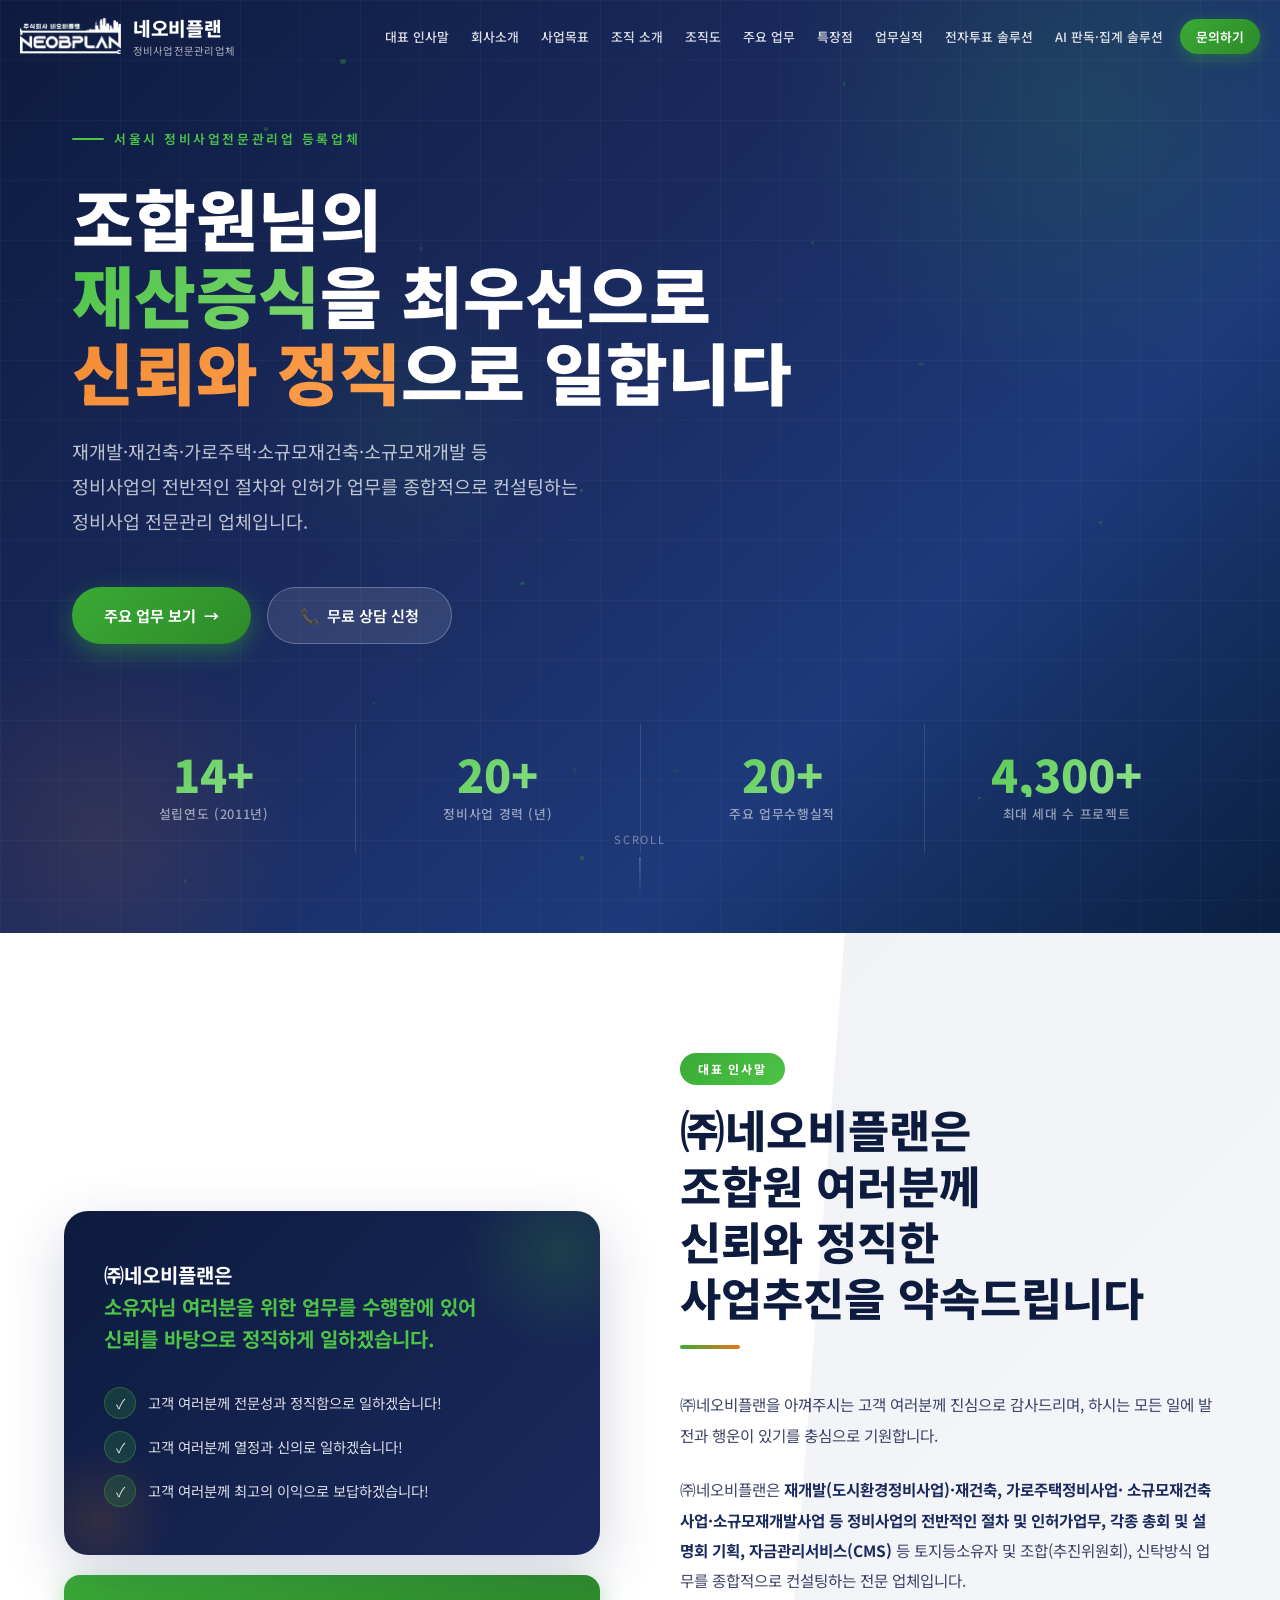
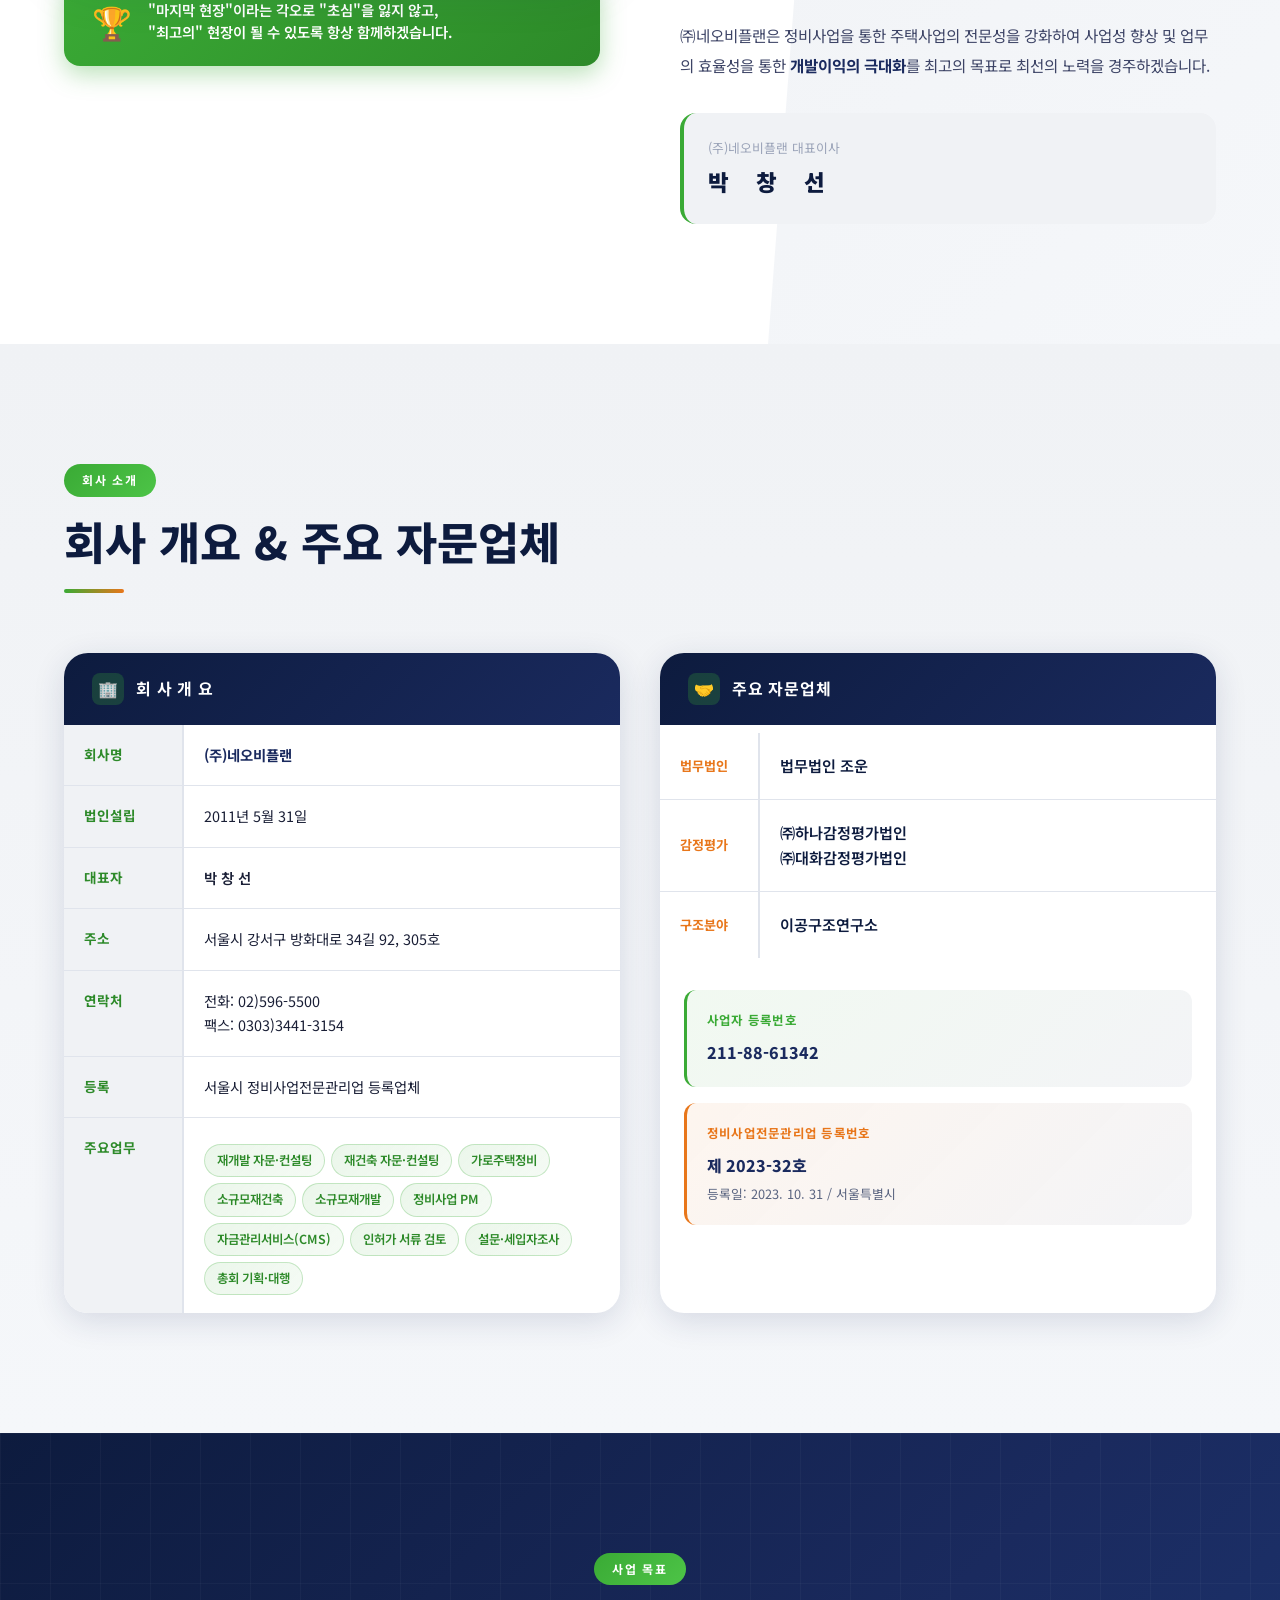
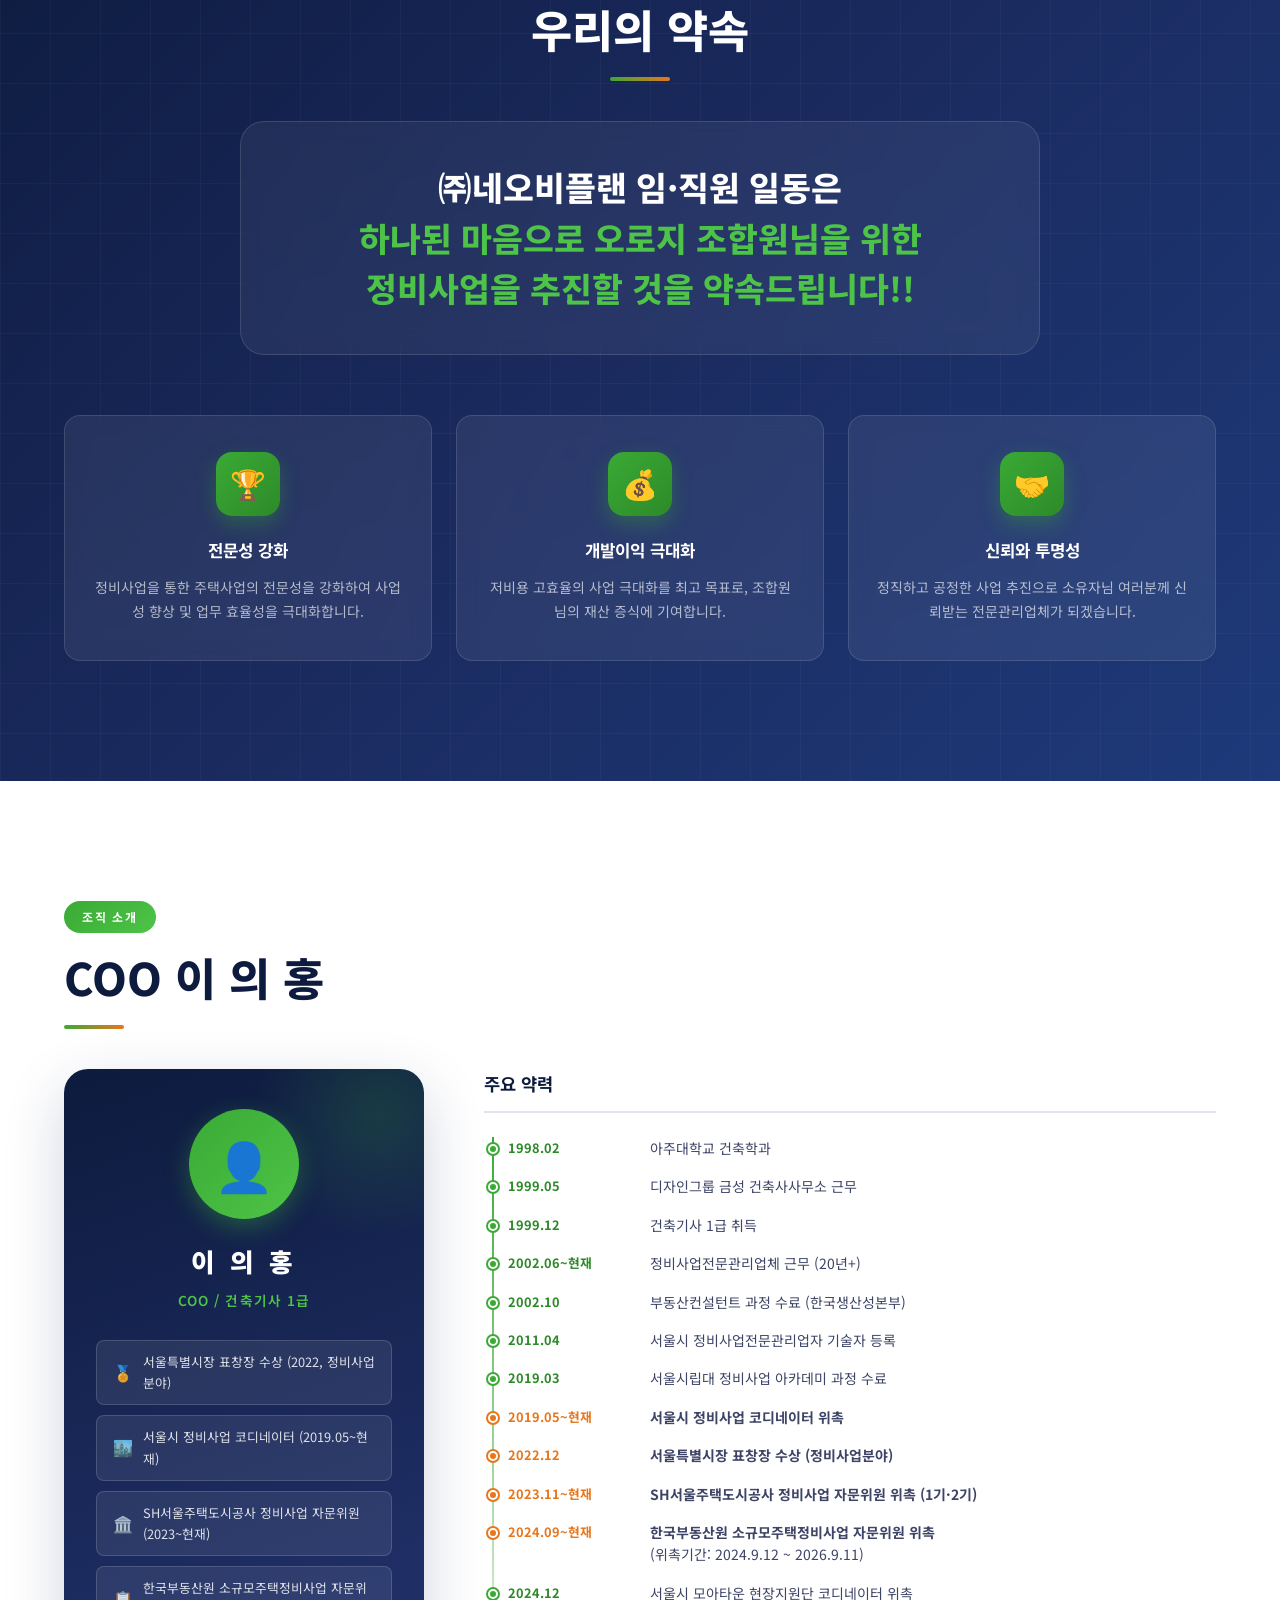
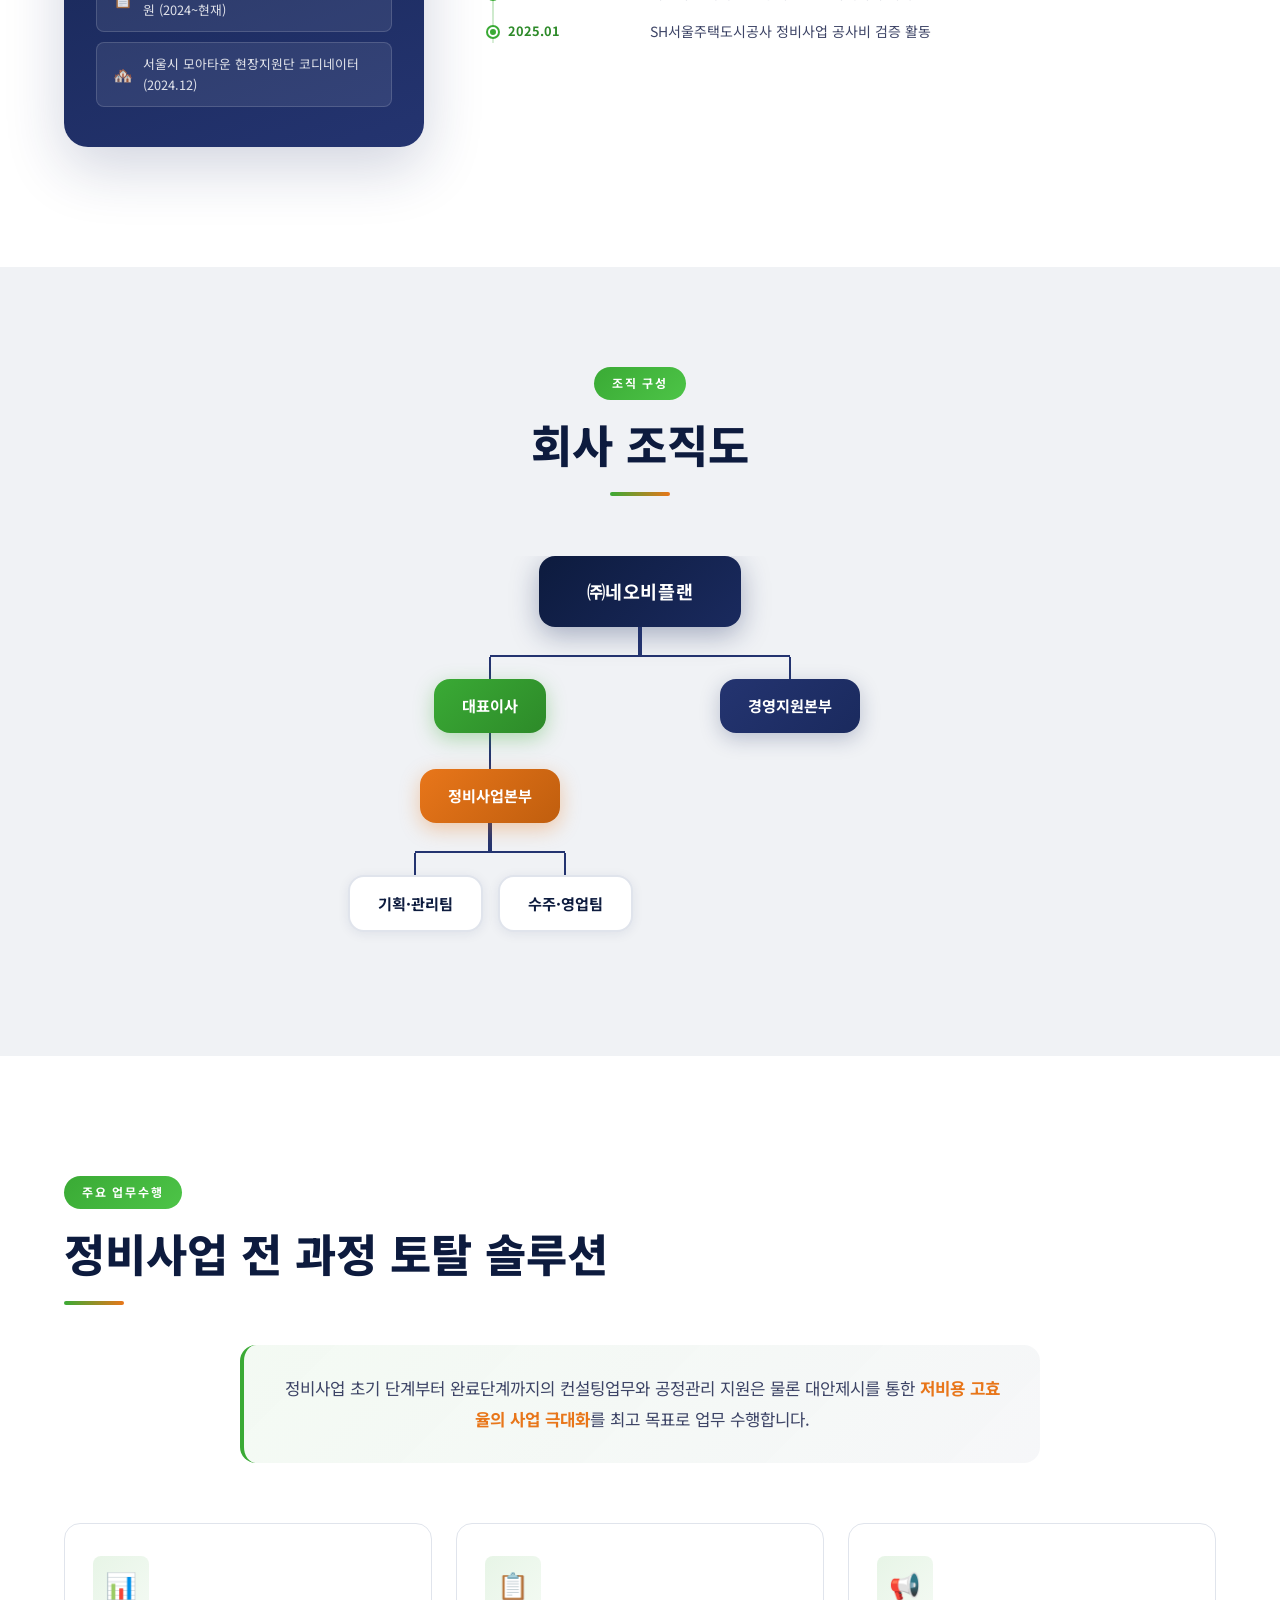
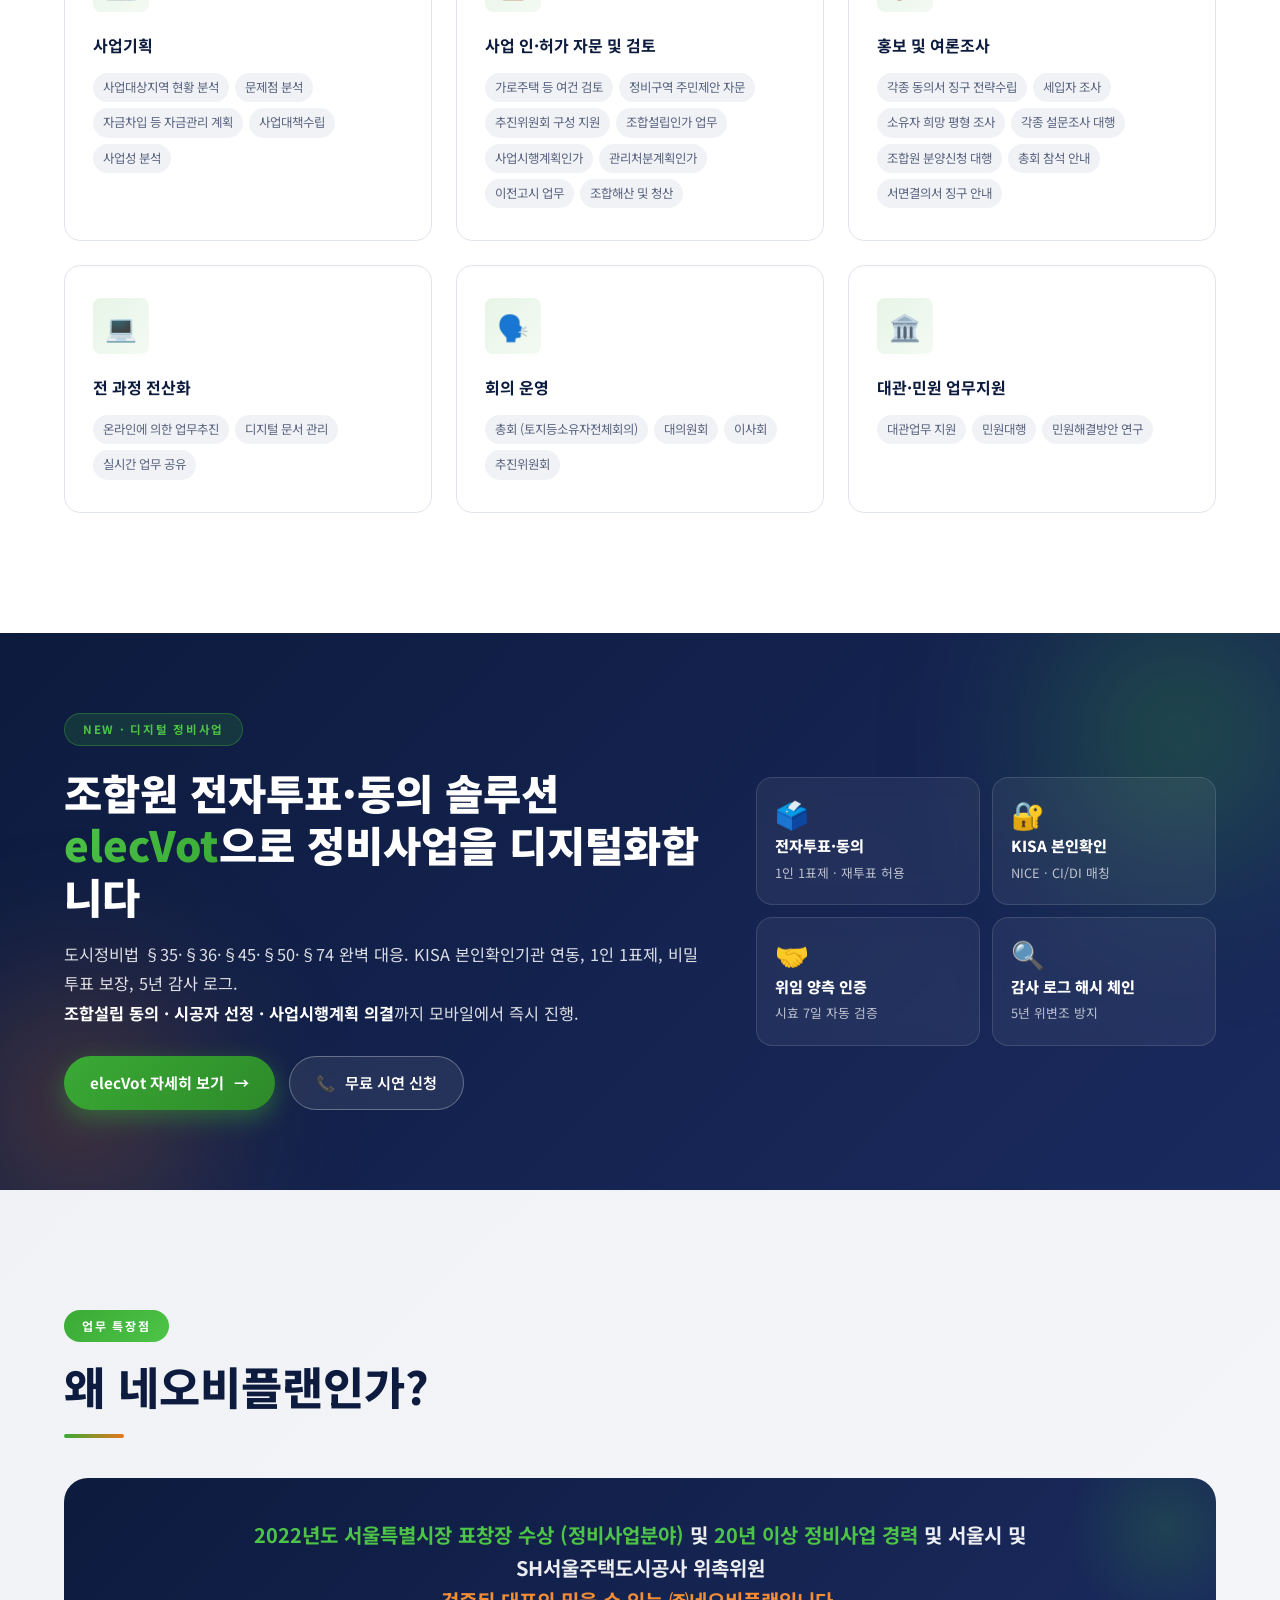
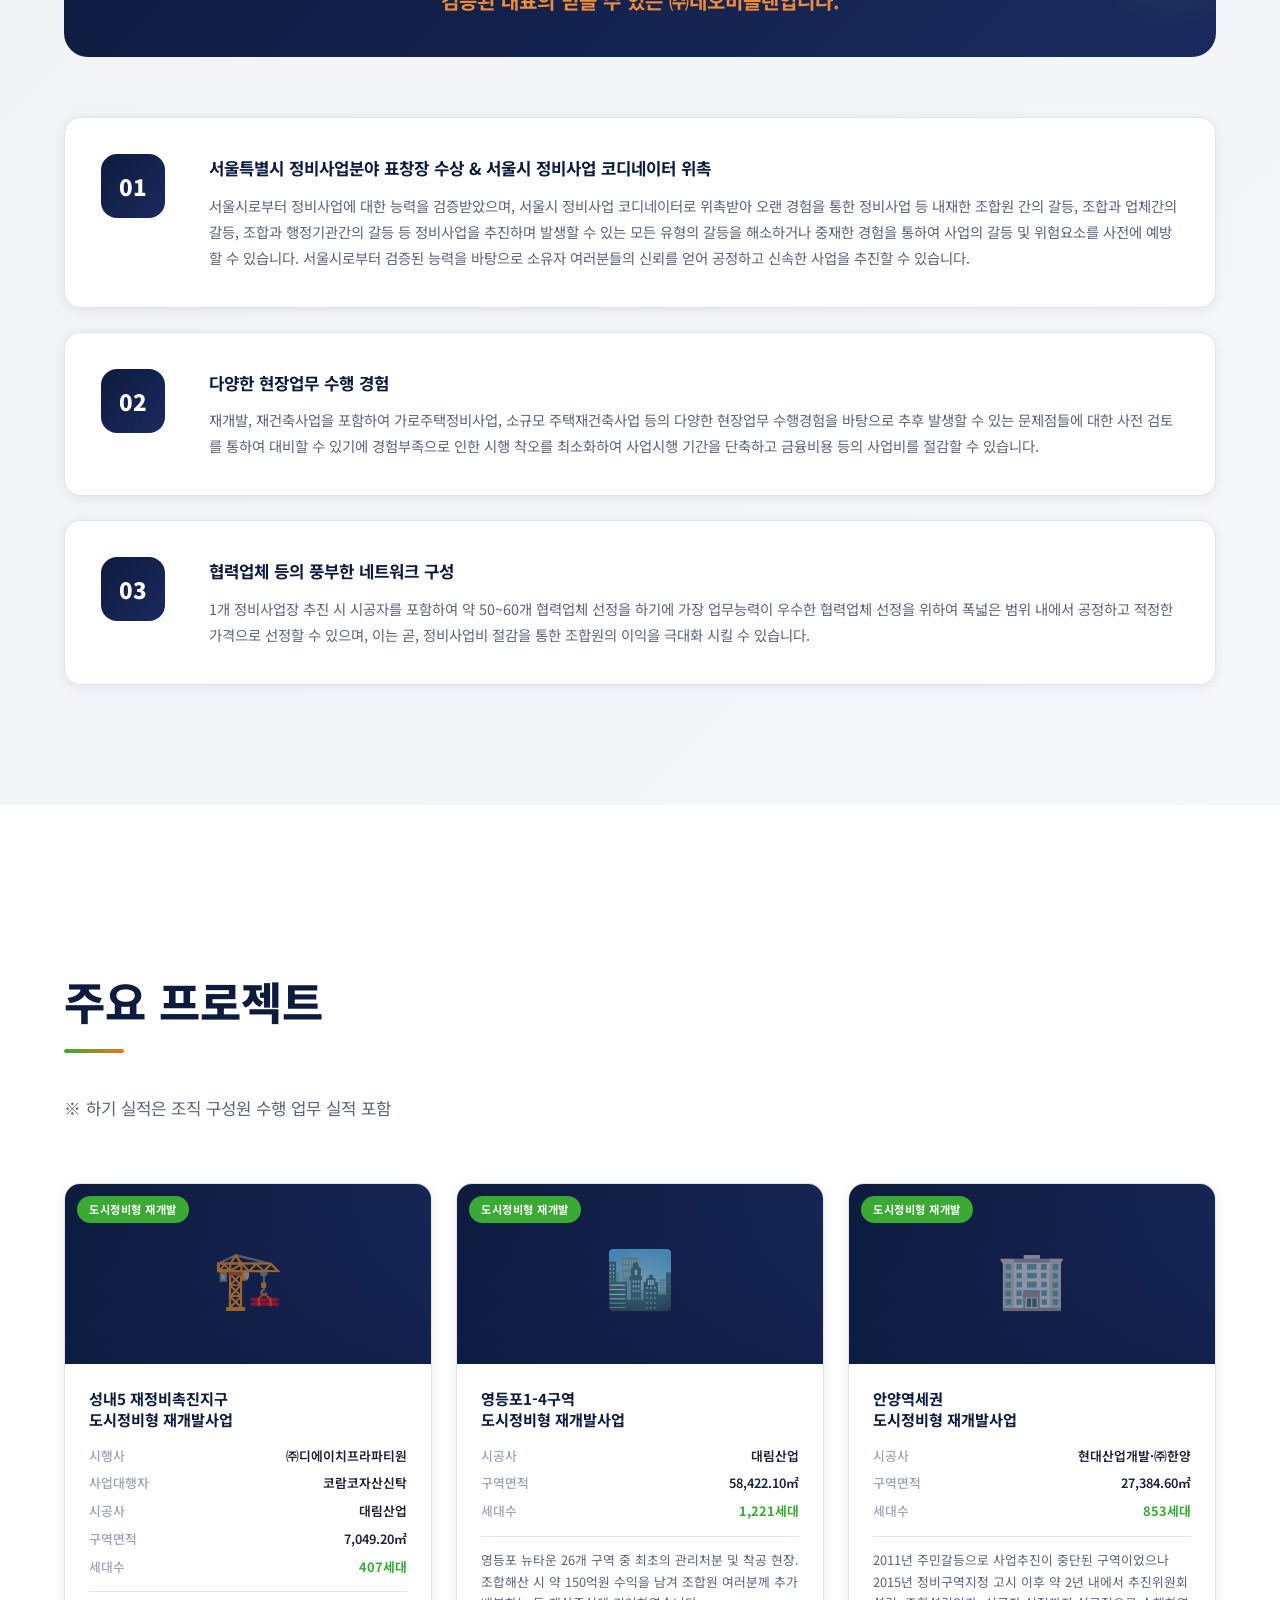
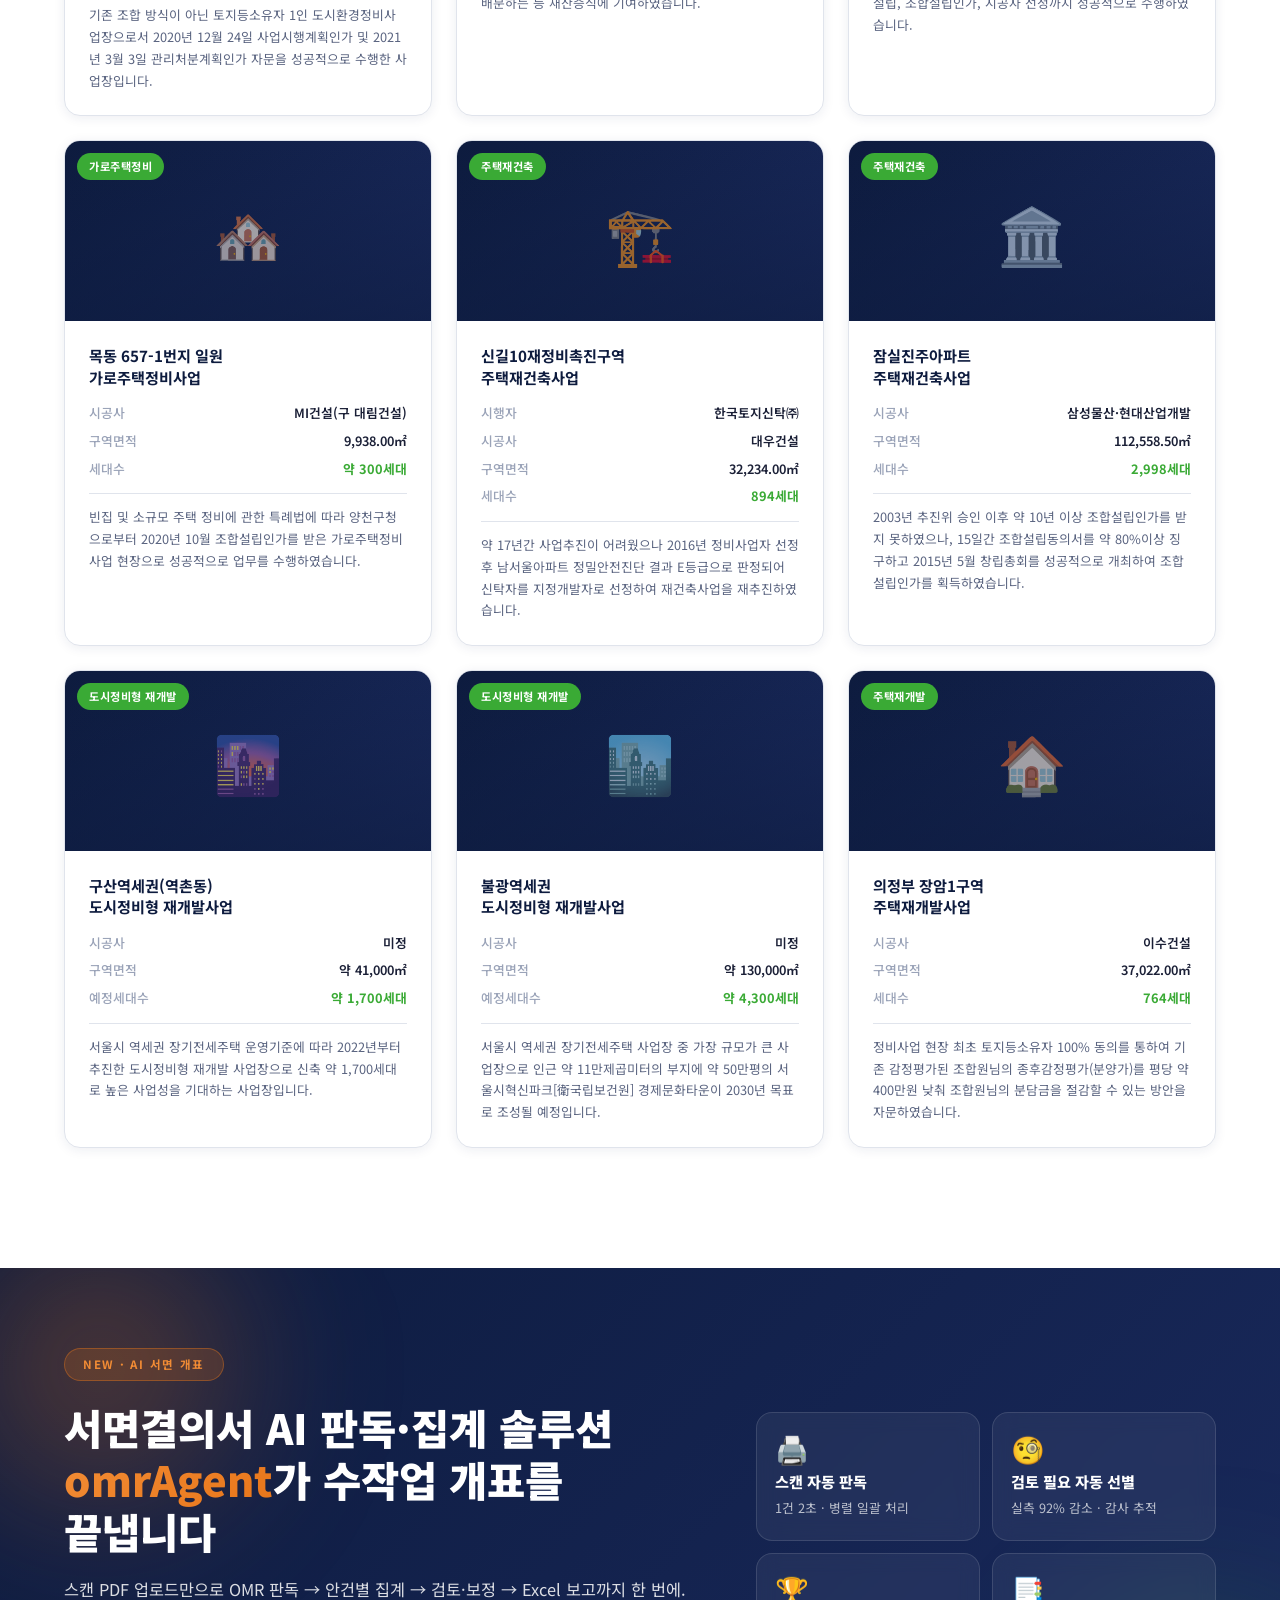
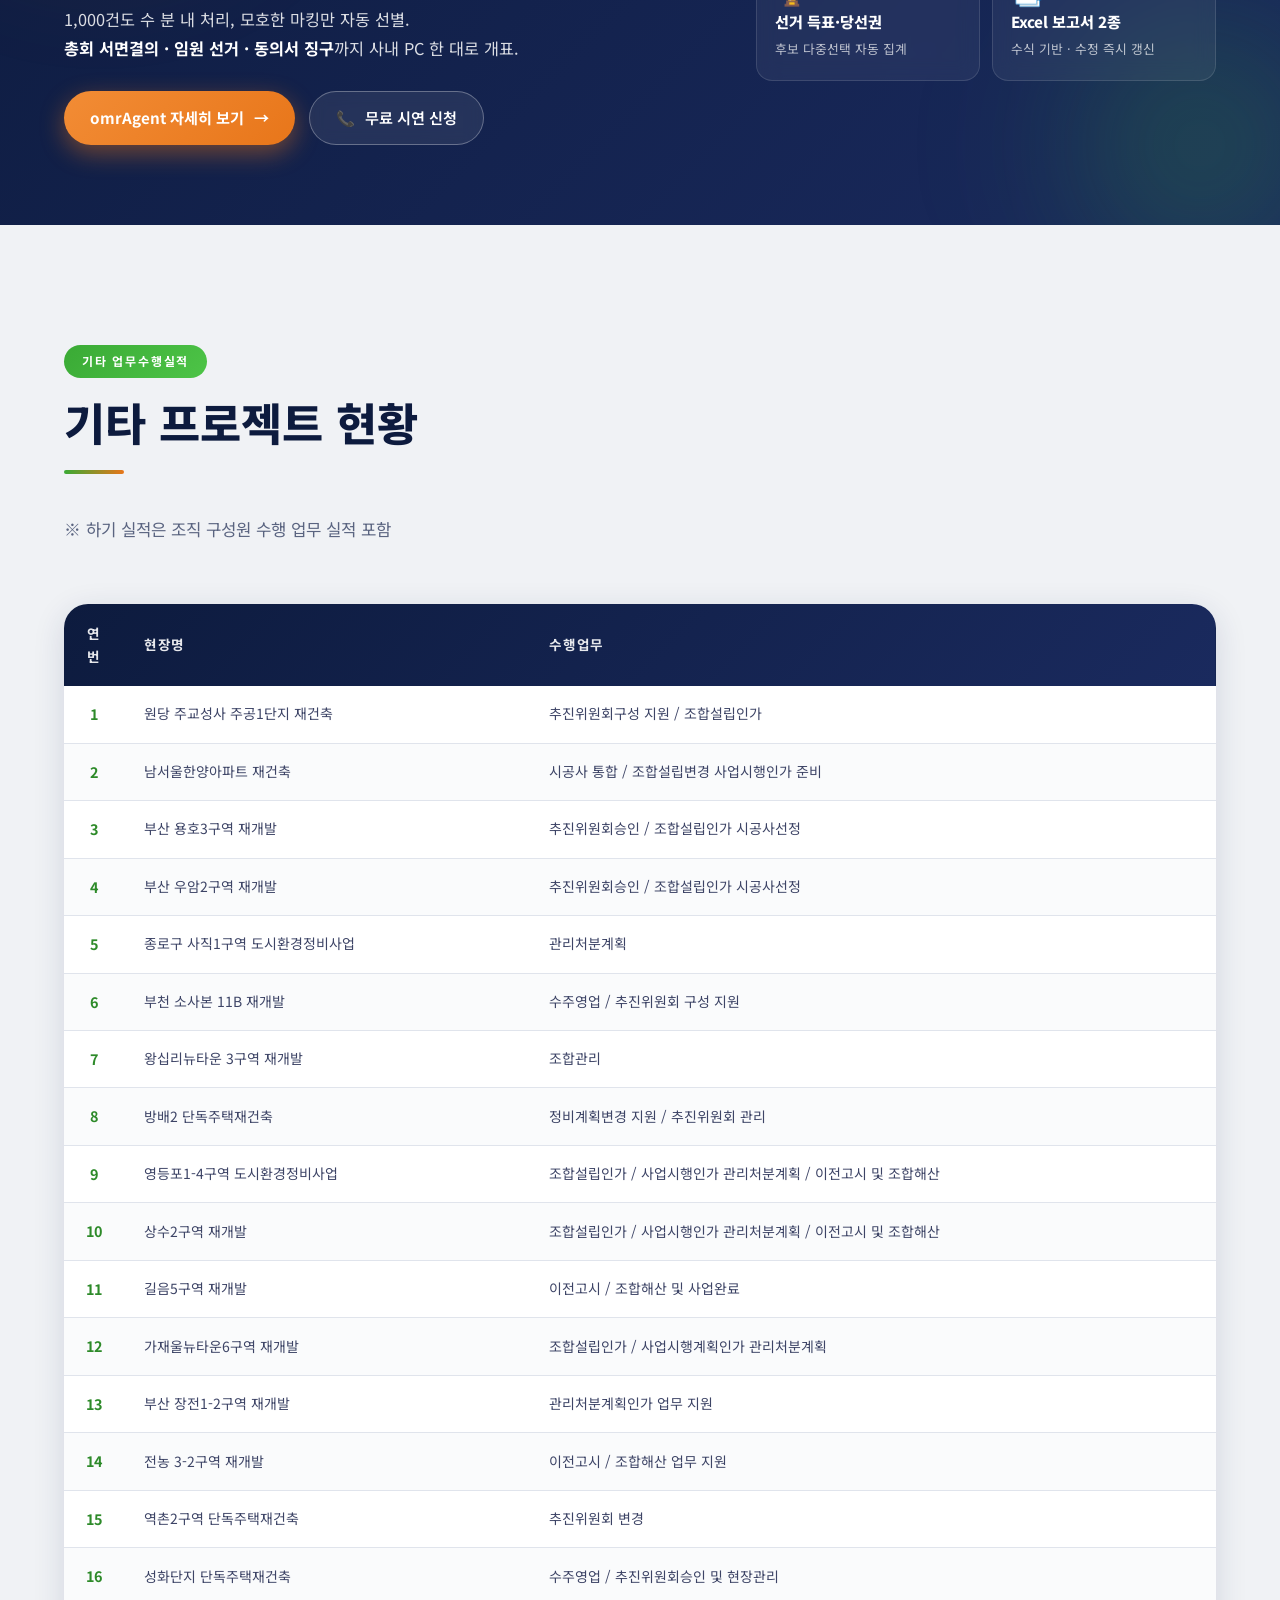
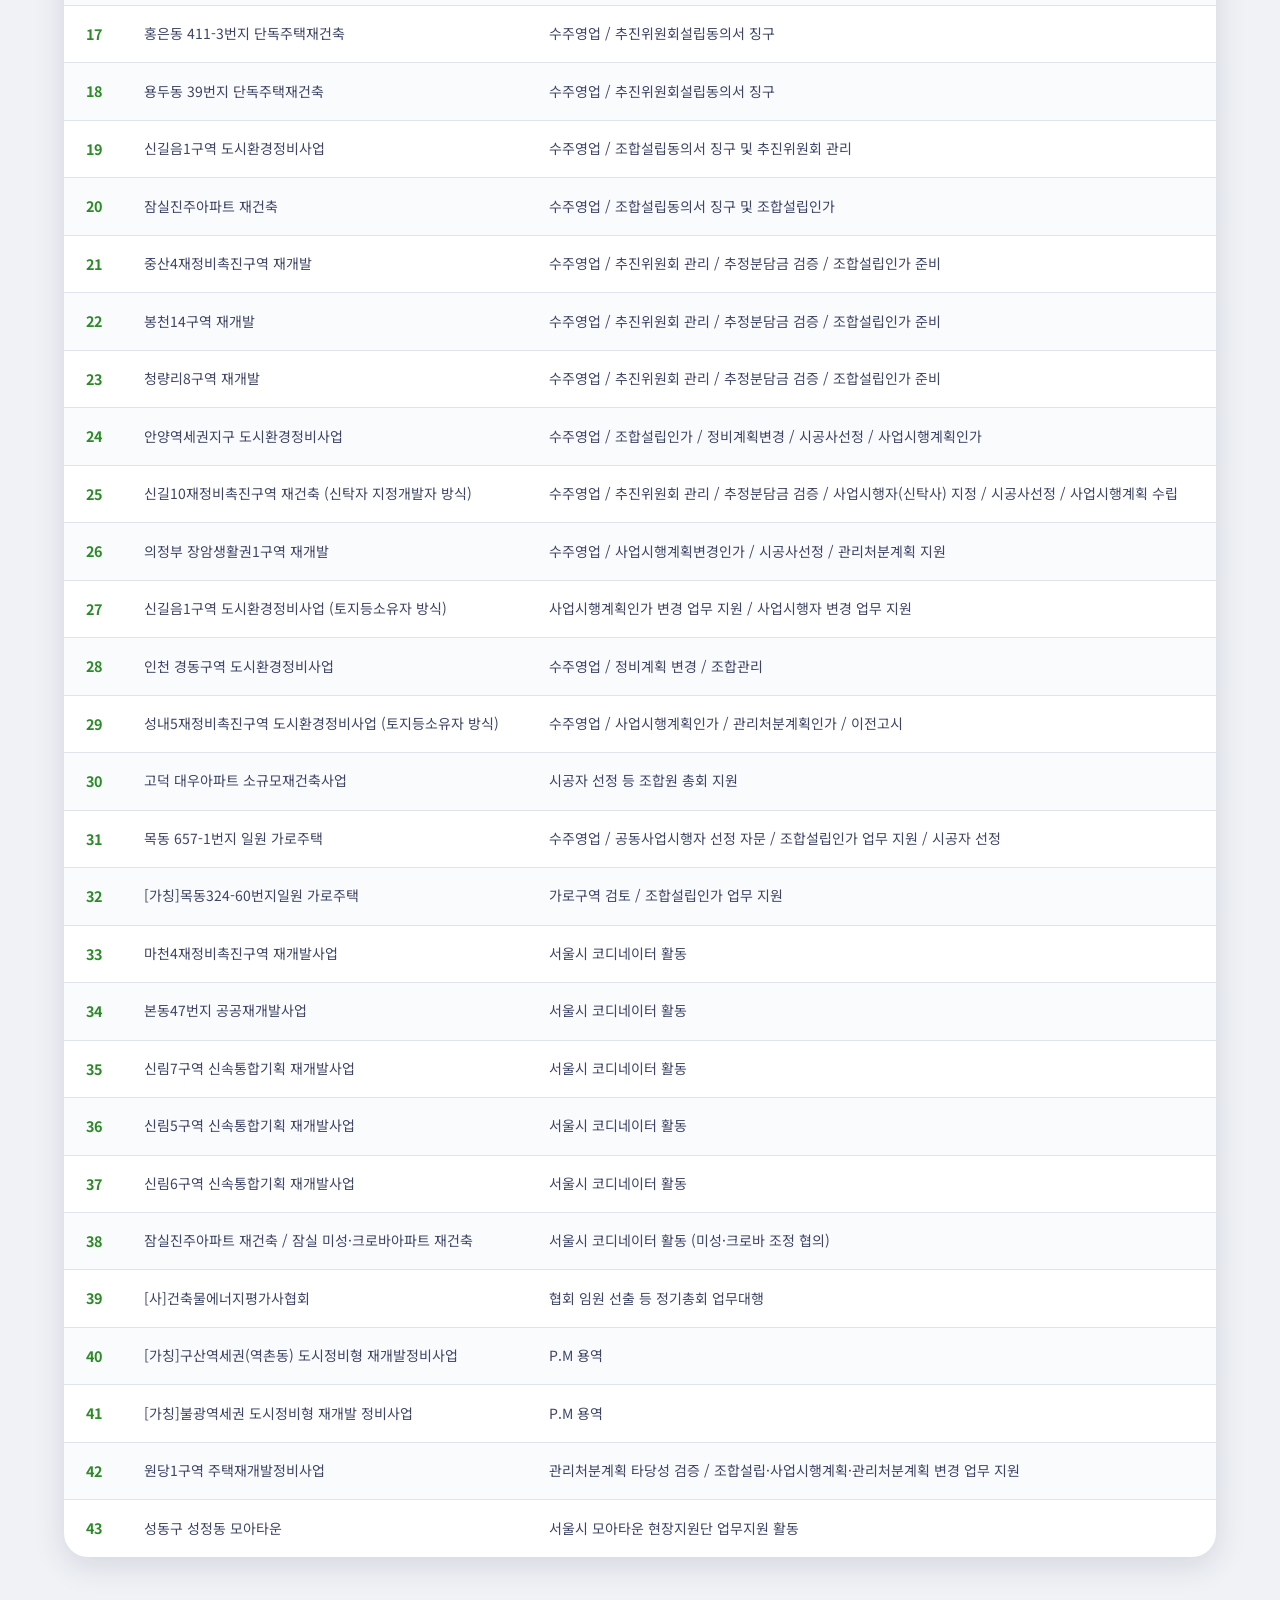
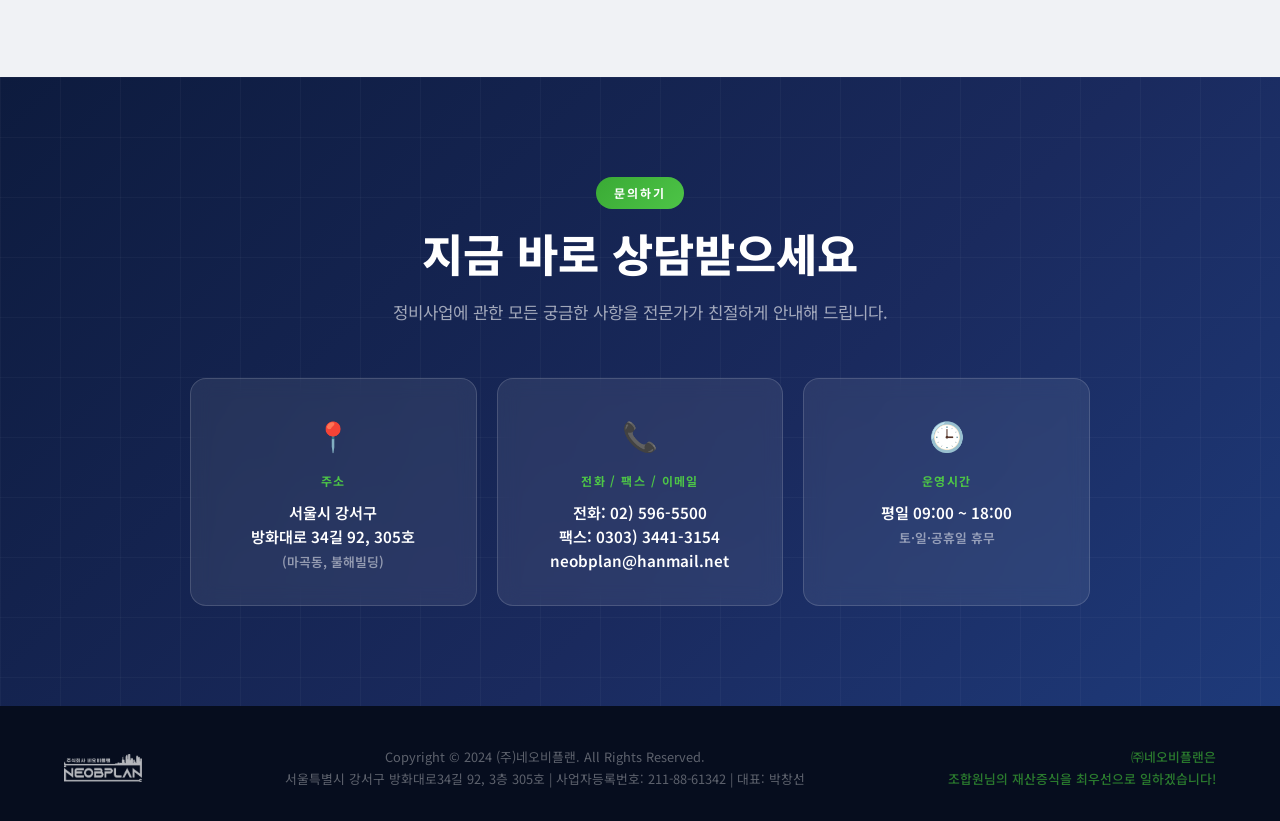
==== commit 0fd09b49: "Add omrAgent banner to index.html between projects and other-projects Mirrors elecvot-banner structu" ====
--- a/index.html
+++ b/index.html
@@ -994,6 +994,67 @@
     </div>
   </section>
 
+  <!-- ===================== OMRAGENT BANNER ===================== -->
+  <section id="omragent-banner" style="padding:80px 0; background: linear-gradient(135deg, #0d1b3e 0%, #1a2a5e 100%); color: white; position: relative; overflow: hidden;">
+    <div style="position:absolute; top:-100px; left:-100px; width: 400px; height: 400px; border-radius: 50%; background: radial-gradient(circle, rgba(232,118,26,0.4), transparent 70%); filter: blur(70px);"></div>
+    <div style="position:absolute; bottom:-100px; right:-100px; width: 360px; height: 360px; border-radius: 50%; background: radial-gradient(circle, rgba(58,170,53,0.35), transparent 70%); filter: blur(70px);"></div>
+    <div class="container" style="position: relative;">
+      <div style="display:grid; grid-template-columns: 1.4fr 1fr; gap: 48px; align-items: center;" class="omragent-banner-grid">
+        <div class="reveal-left">
+          <div style="display:inline-block; background: rgba(232,118,26,0.18); border: 1px solid rgba(232,118,26,0.4); color: #f28c35; font-size: 0.72rem; font-weight: 700; letter-spacing: 0.15em; text-transform: uppercase; padding: 6px 18px; border-radius: 100px; margin-bottom: 20px;">
+            NEW · AI 서면 개표
+          </div>
+          <h2 style="font-size: clamp(1.7rem, 4vw, 2.6rem); font-weight: 900; line-height: 1.25; margin-bottom: 18px; color: white; word-break: keep-all;">
+            서면결의서 AI 판독·집계 솔루션<br>
+            <span style="background: linear-gradient(135deg, #f28c35, #e8761a); -webkit-background-clip: text; background-clip: text; color: transparent;">omrAgent</span>가 수작업 개표를 끝냅니다
+          </h2>
+          <p style="font-size: 1.02rem; color: rgba(255,255,255,0.85); line-height: 1.8; margin-bottom: 28px;">
+            스캔 PDF 업로드만으로 OMR 판독 → 안건별 집계 → 검토·보정 → Excel 보고까지 한 번에.
+            1,000건도 수 분 내 처리, 모호한 마킹만 자동 선별.<br>
+            <strong style="color:white;">총회 서면결의 · 임원 선거 · 동의서 징구</strong>까지 사내 PC 한 대로 개표.
+          </p>
+          <div style="display:flex; gap: 14px; flex-wrap: wrap;">
+            <a href="omragent.html" style="display:inline-flex; align-items:center; gap:10px; padding: 13px 26px; background: linear-gradient(135deg, #f28c35, #e8761a); color: white; border-radius: 100px; font-weight: 700; font-size: 0.95rem; box-shadow: 0 8px 24px rgba(232,118,26,0.45);">
+              <span>omrAgent 자세히 보기</span>
+              <span>→</span>
+            </a>
+            <a href="#contact" style="display:inline-flex; align-items:center; gap:10px; padding: 13px 26px; background: rgba(255,255,255,0.08); border: 1px solid rgba(255,255,255,0.3); color: white; border-radius: 100px; font-weight: 600; font-size: 0.95rem; backdrop-filter: blur(8px);">
+              <span>📞</span>
+              <span>무료 시연 신청</span>
+            </a>
+          </div>
+        </div>
+        <div class="reveal-right" style="display: grid; grid-template-columns: 1fr 1fr; gap: 12px;">
+          <div style="background: rgba(255,255,255,0.06); border: 1px solid rgba(255,255,255,0.12); border-radius: 16px; padding: 22px 18px; backdrop-filter: blur(10px);">
+            <div style="font-size: 1.7rem; font-weight: 900; color: #f28c35; line-height: 1; margin-bottom: 6px;">🖨️</div>
+            <div style="font-size: 0.95rem; font-weight: 800; color: white; margin-bottom: 4px;">스캔 자동 판독</div>
+            <div style="font-size: 0.8rem; color: rgba(255,255,255,0.7); line-height: 1.5;">1건 2초 · 병렬 일괄 처리</div>
+          </div>
+          <div style="background: rgba(255,255,255,0.06); border: 1px solid rgba(255,255,255,0.12); border-radius: 16px; padding: 22px 18px; backdrop-filter: blur(10px);">
+            <div style="font-size: 1.7rem; font-weight: 900; color: #4dc447; line-height: 1; margin-bottom: 6px;">🧐</div>
+            <div style="font-size: 0.95rem; font-weight: 800; color: white; margin-bottom: 4px;">검토 필요 자동 선별</div>
+            <div style="font-size: 0.8rem; color: rgba(255,255,255,0.7); line-height: 1.5;">실측 92% 감소 · 감사 추적</div>
+          </div>
+          <div style="background: rgba(255,255,255,0.06); border: 1px solid rgba(255,255,255,0.12); border-radius: 16px; padding: 22px 18px; backdrop-filter: blur(10px);">
+            <div style="font-size: 1.7rem; font-weight: 900; color: #4dc447; line-height: 1; margin-bottom: 6px;">🏆</div>
+            <div style="font-size: 0.95rem; font-weight: 800; color: white; margin-bottom: 4px;">선거 득표·당선권</div>
+            <div style="font-size: 0.8rem; color: rgba(255,255,255,0.7); line-height: 1.5;">후보 다중선택 자동 집계</div>
+          </div>
+          <div style="background: rgba(255,255,255,0.06); border: 1px solid rgba(255,255,255,0.12); border-radius: 16px; padding: 22px 18px; backdrop-filter: blur(10px);">
+            <div style="font-size: 1.7rem; font-weight: 900; color: #f28c35; line-height: 1; margin-bottom: 6px;">📑</div>
+            <div style="font-size: 0.95rem; font-weight: 800; color: white; margin-bottom: 4px;">Excel 보고서 2종</div>
+            <div style="font-size: 0.8rem; color: rgba(255,255,255,0.7); line-height: 1.5;">수식 기반 · 수정 즉시 갱신</div>
+          </div>
+        </div>
+      </div>
+    </div>
+    <style>
+      @media (max-width: 768px) {
+        .omragent-banner-grid { grid-template-columns: 1fr !important; }
+      }
+    </style>
+  </section>
+
   <!-- ===================== OTHER PROJECTS ===================== -->
   <section id="other-projects" class="other-projects">
     <div class="container">
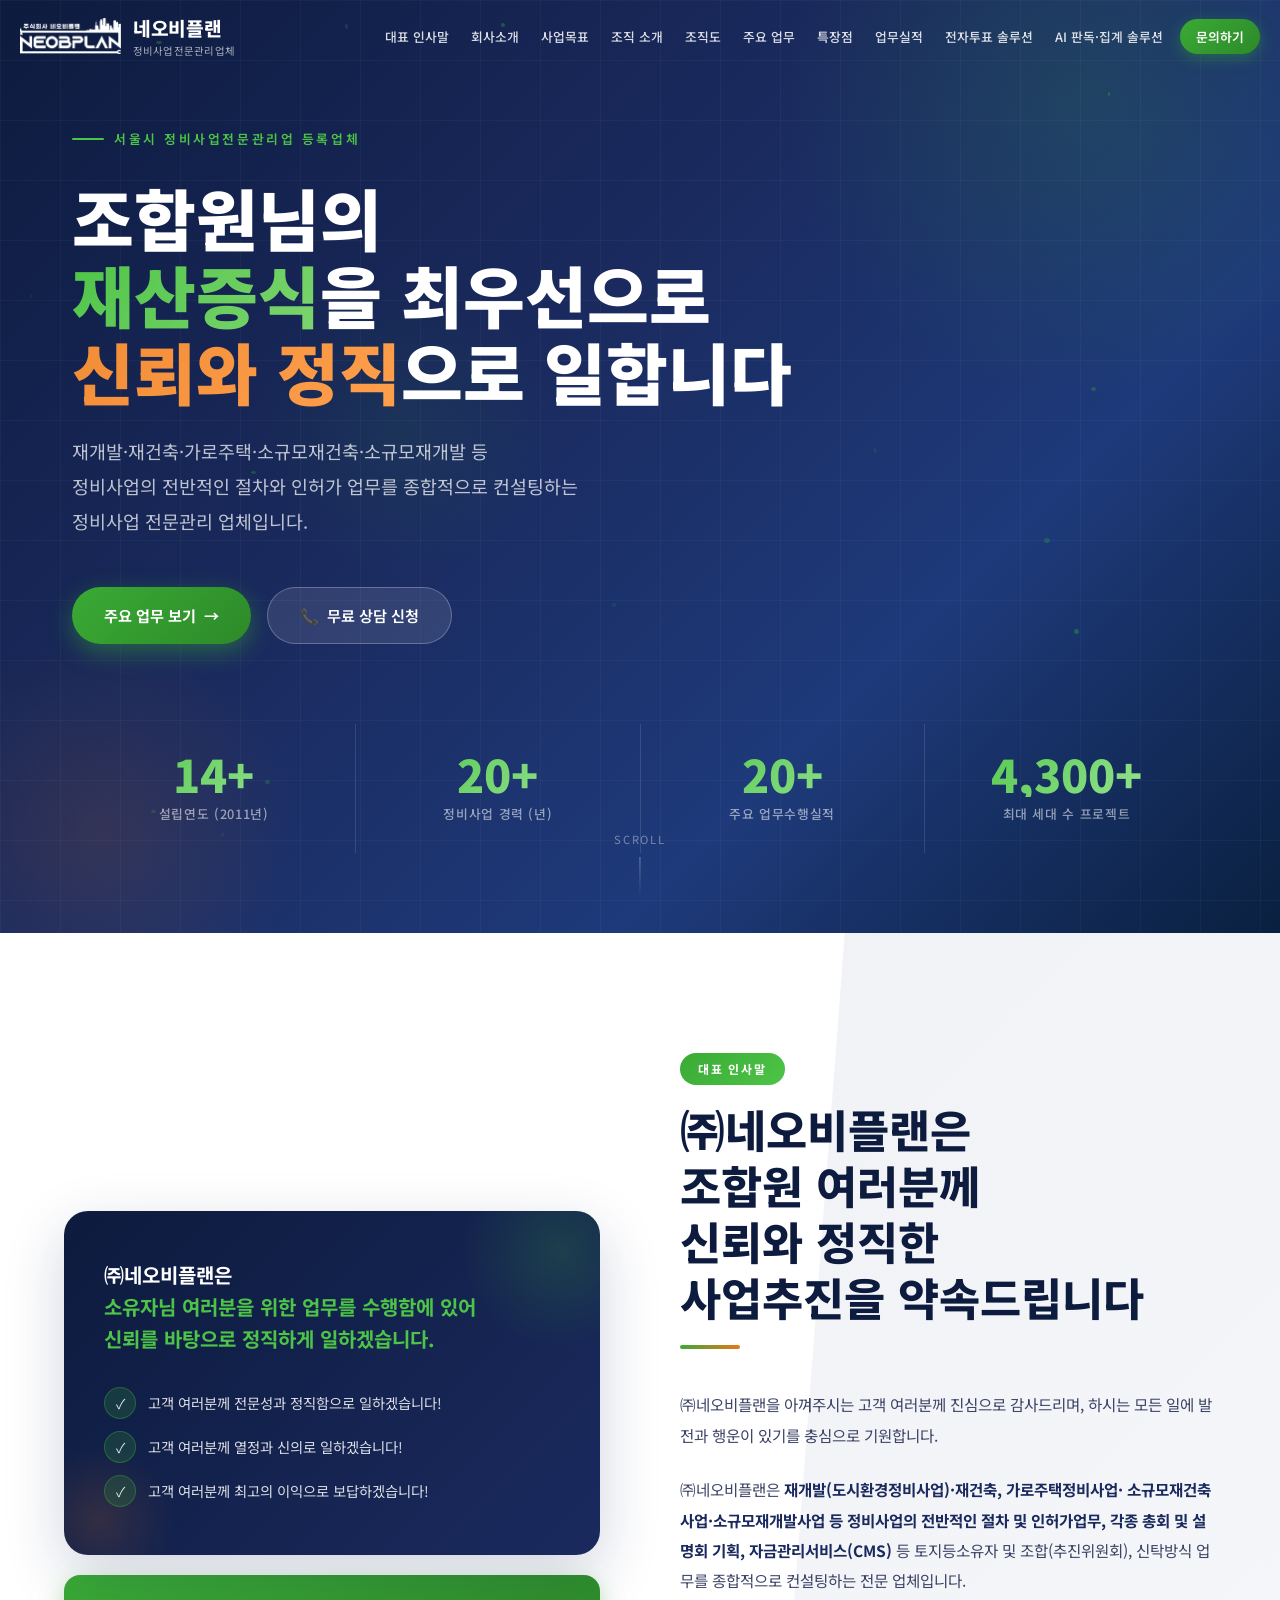
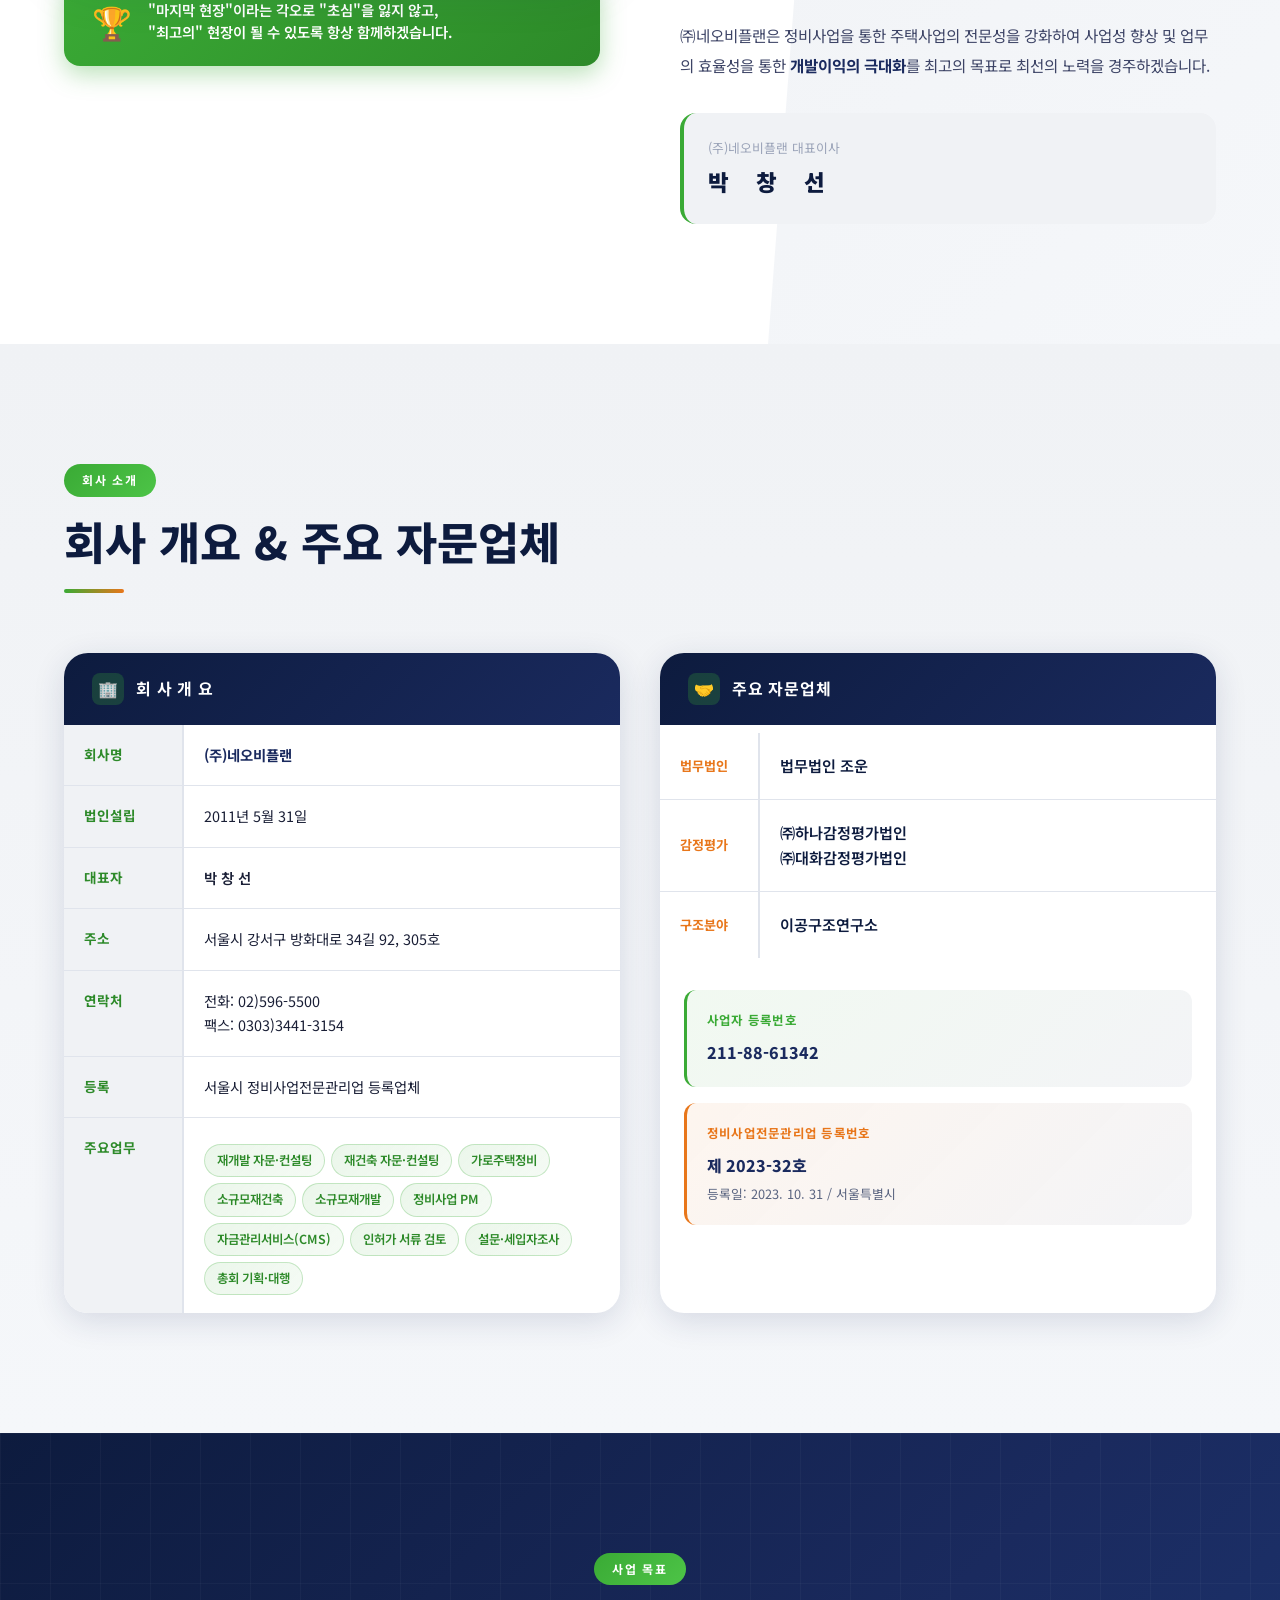
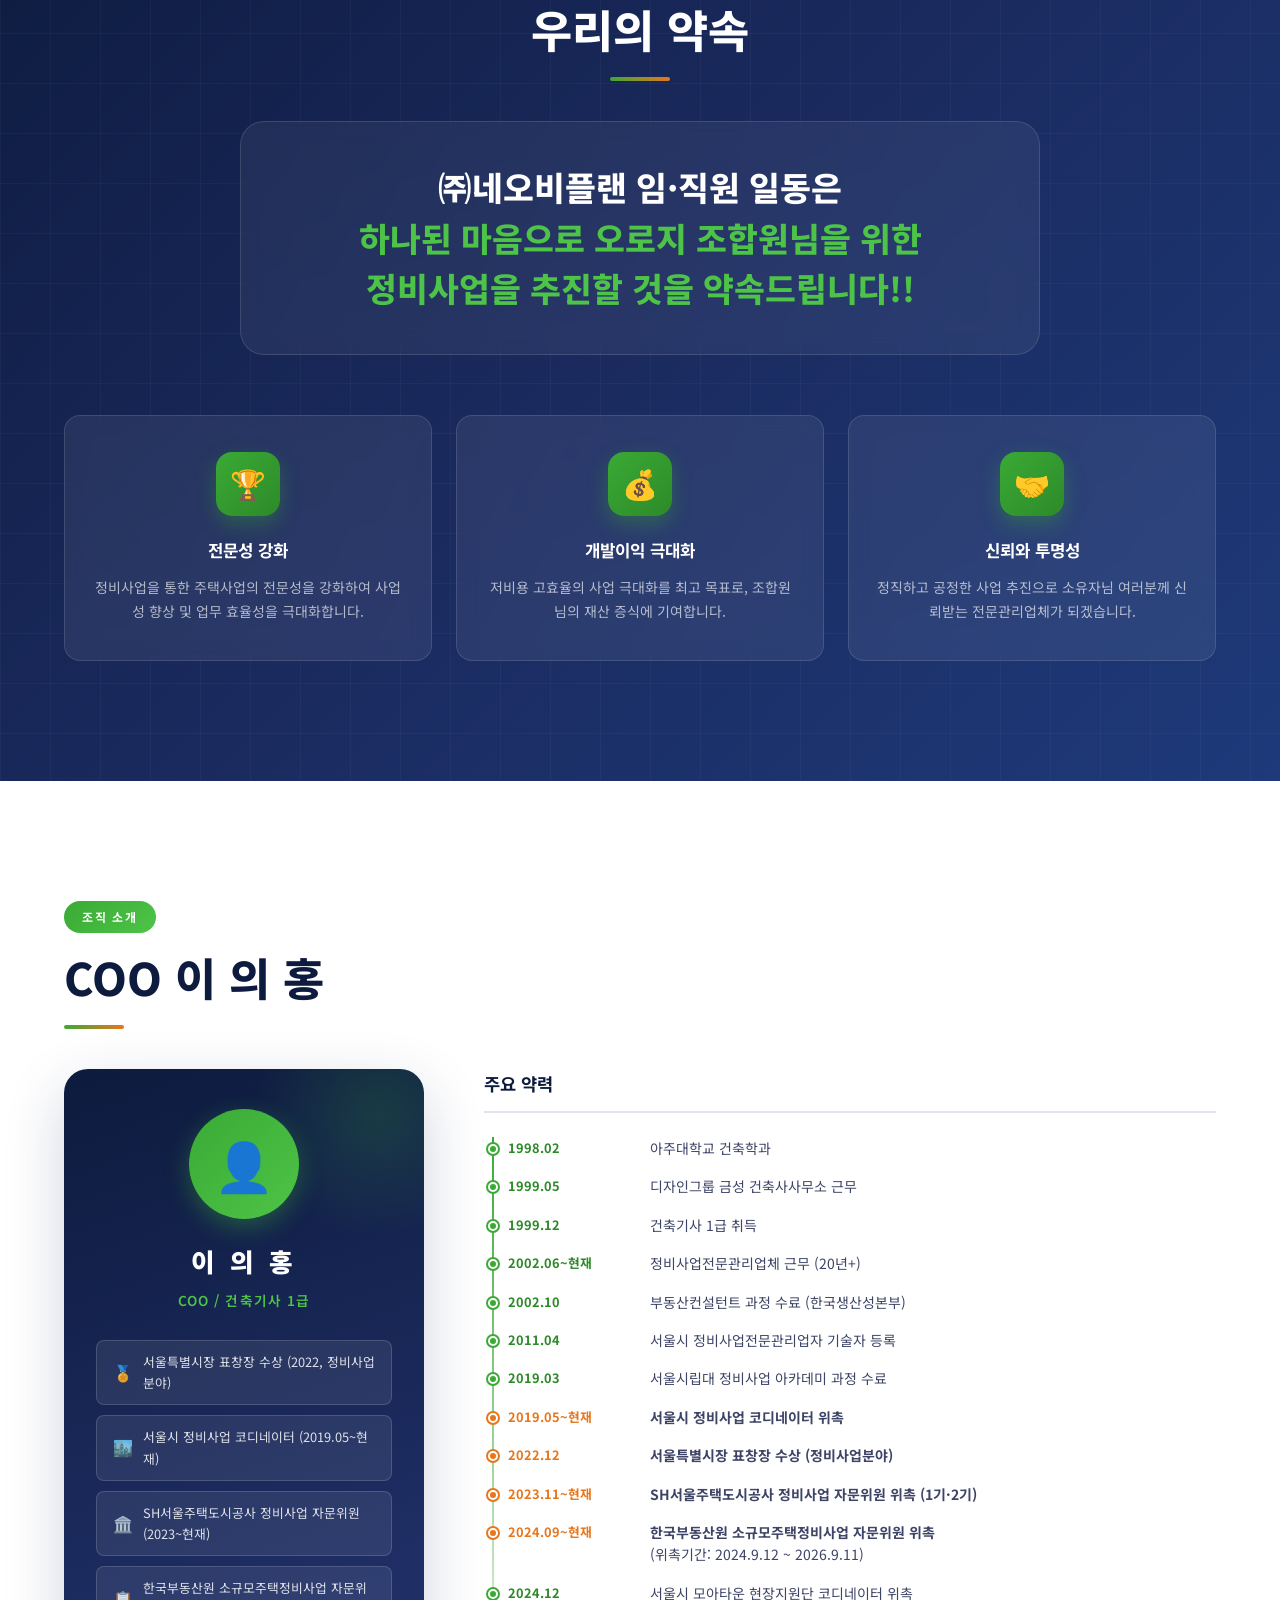
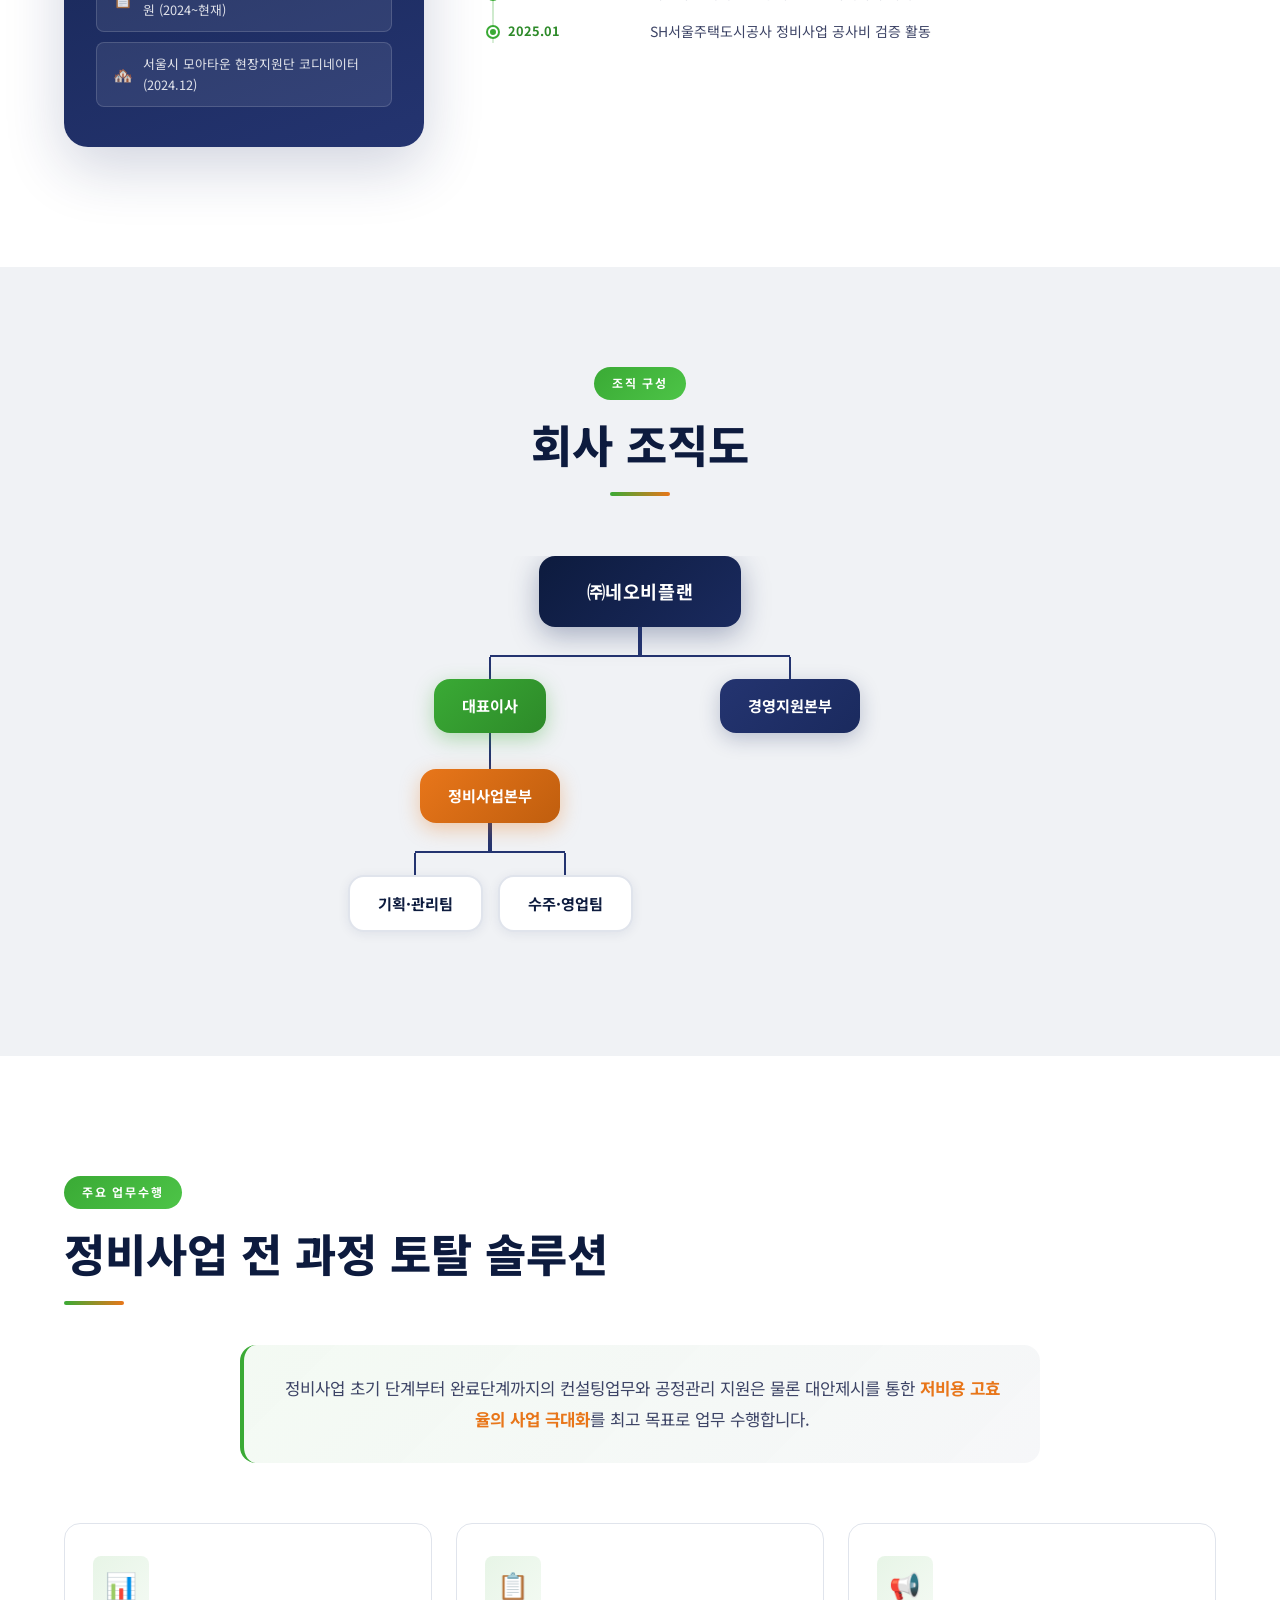
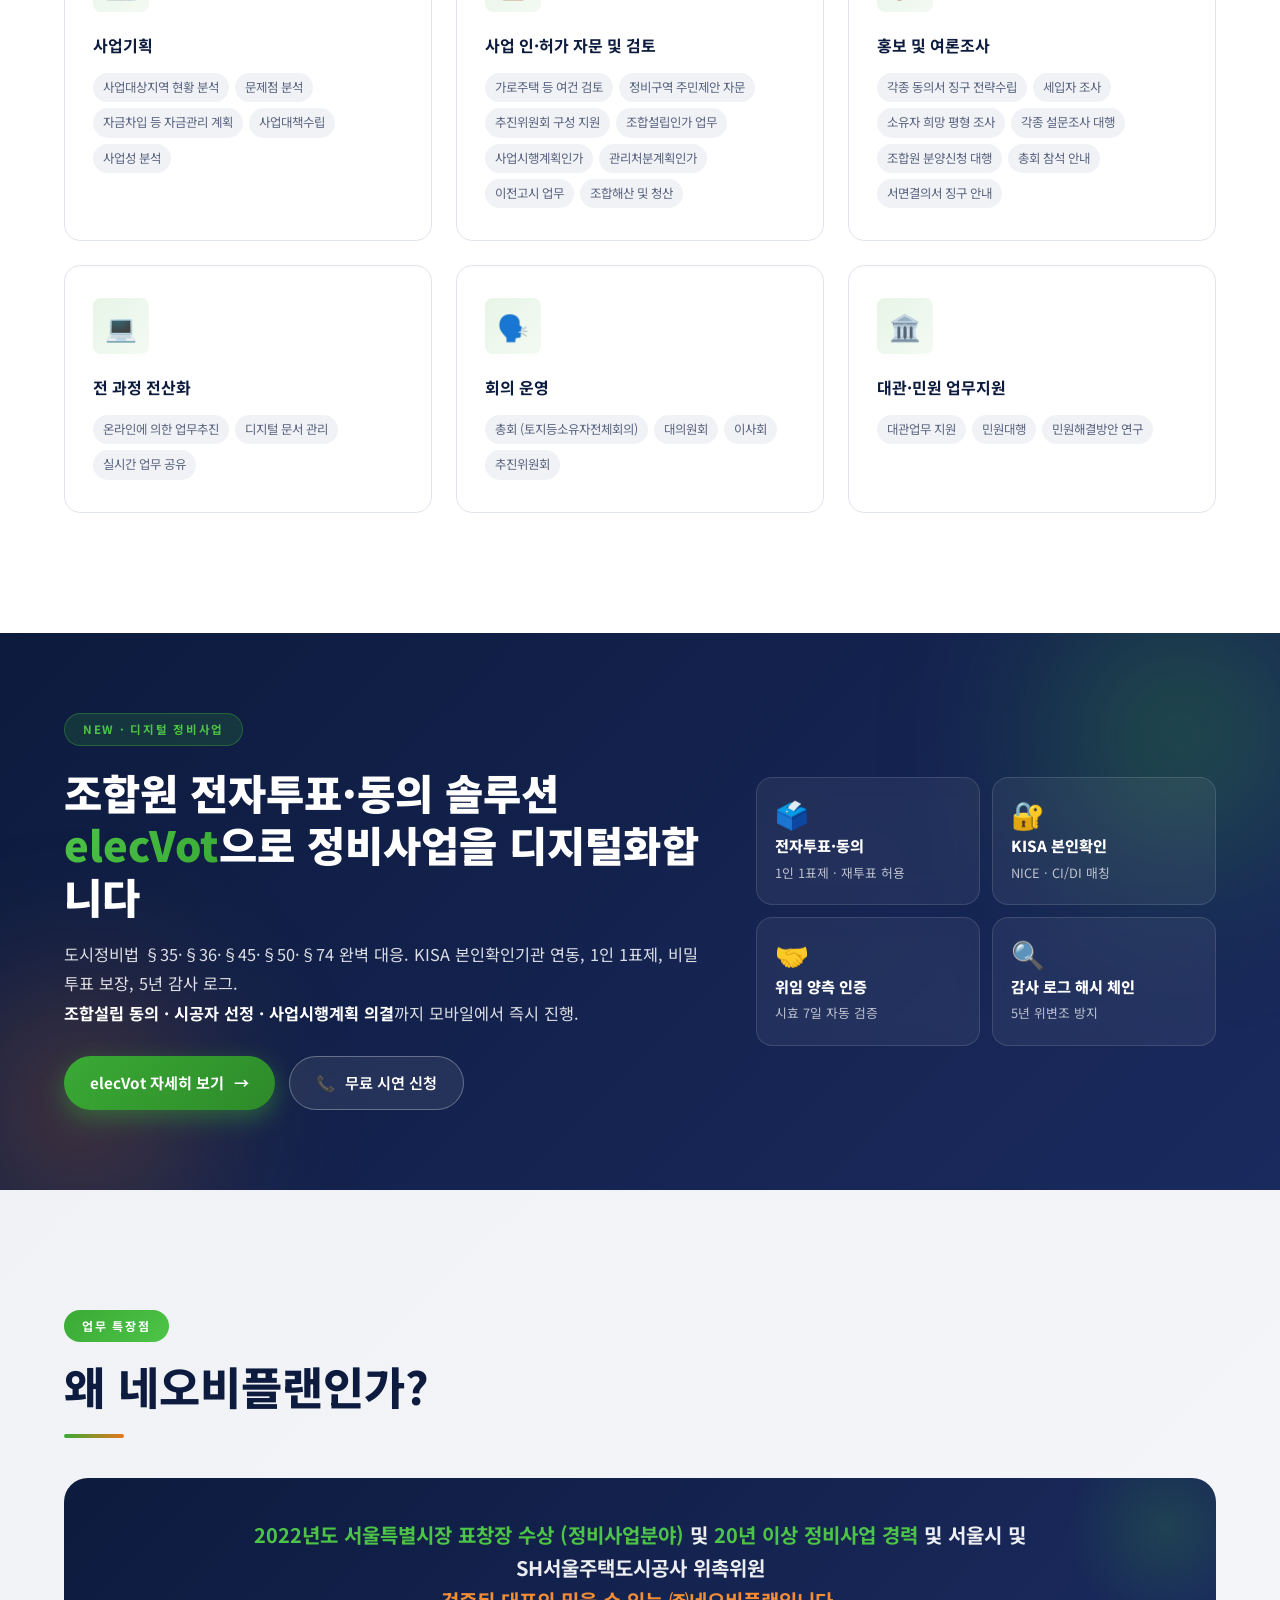
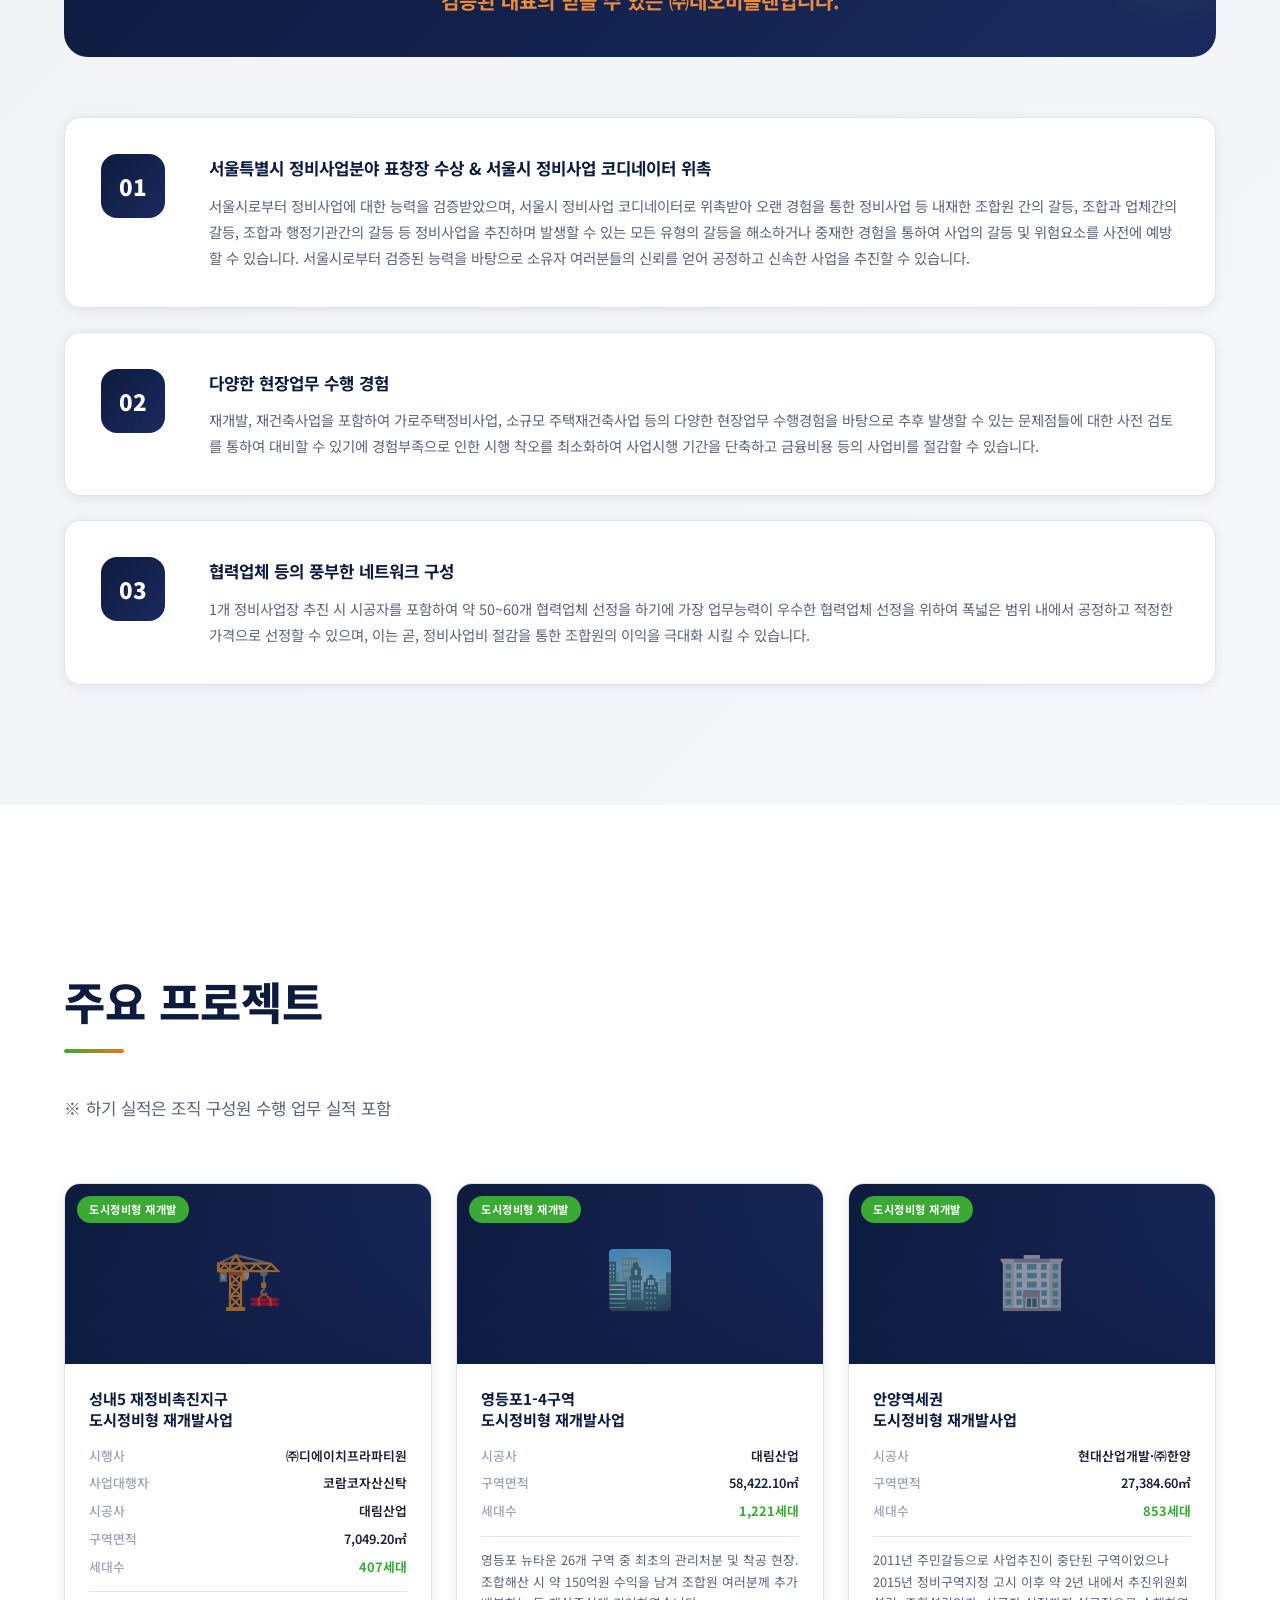
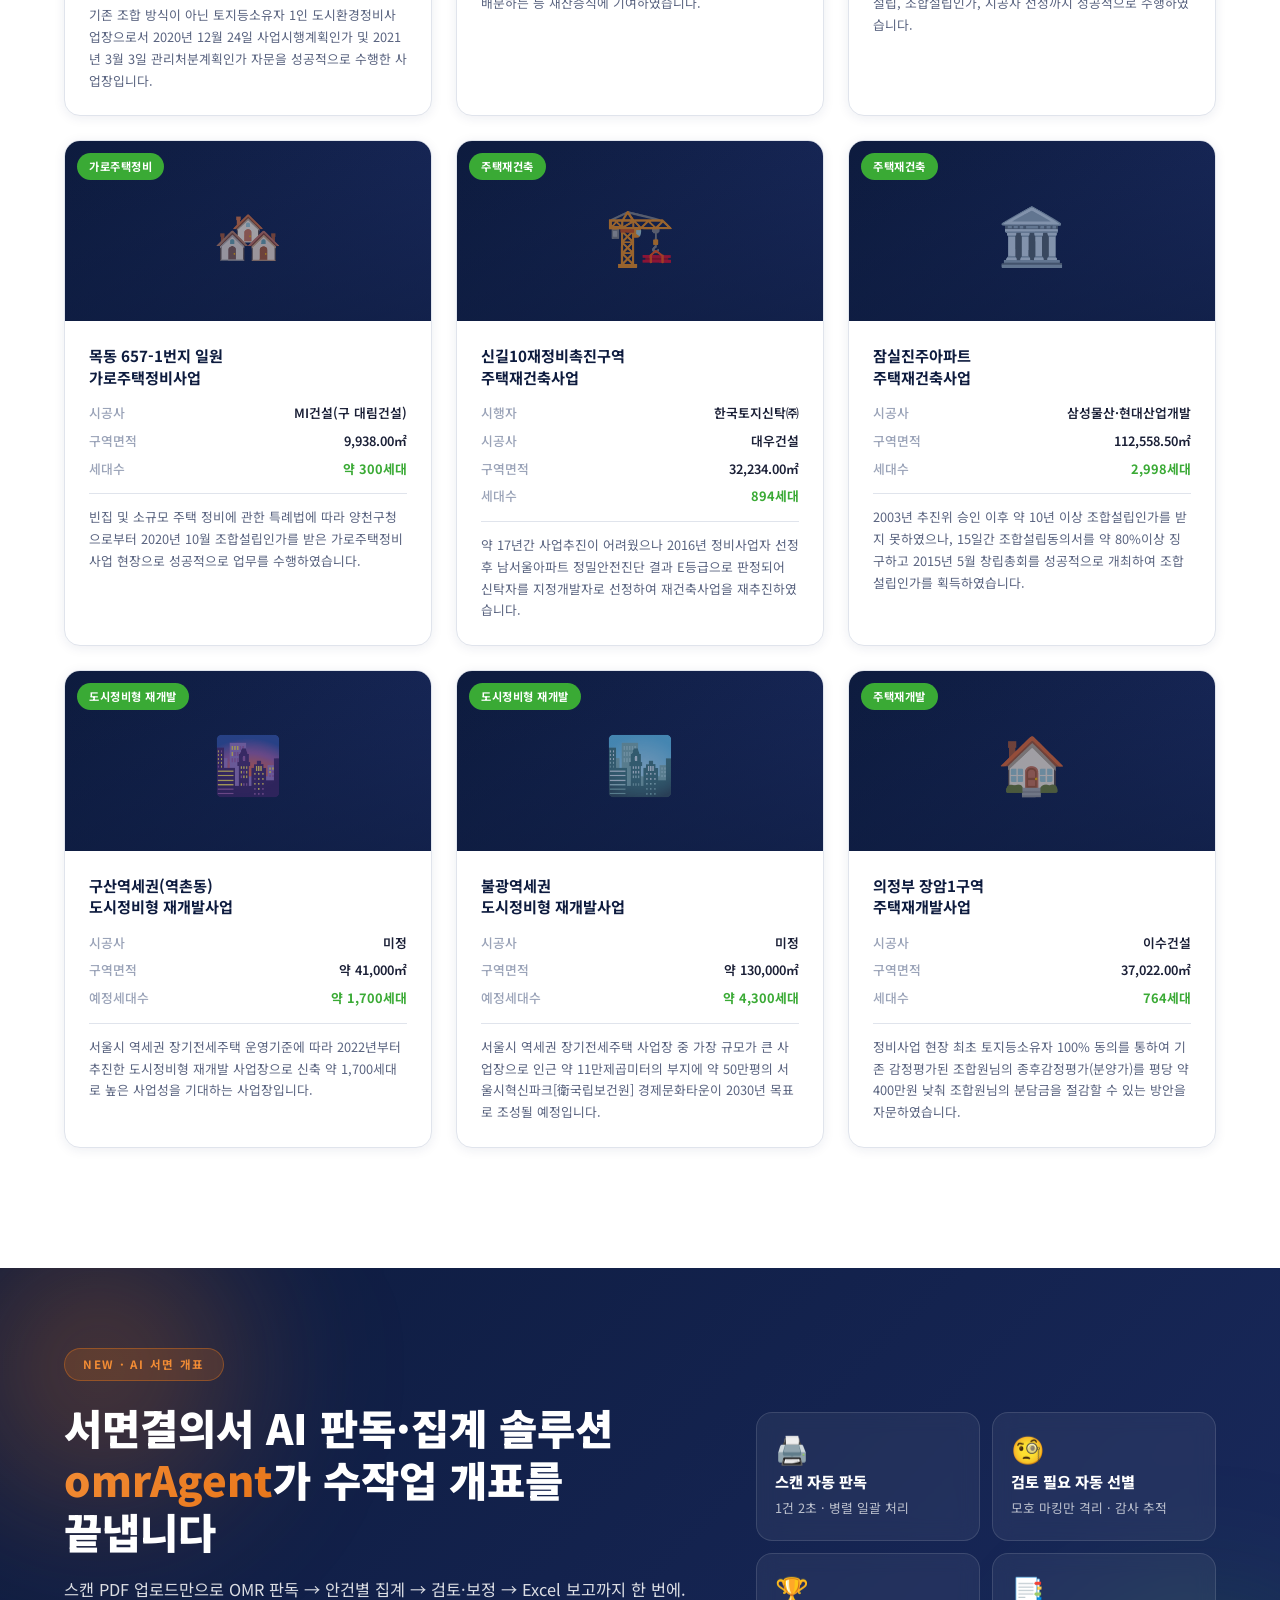
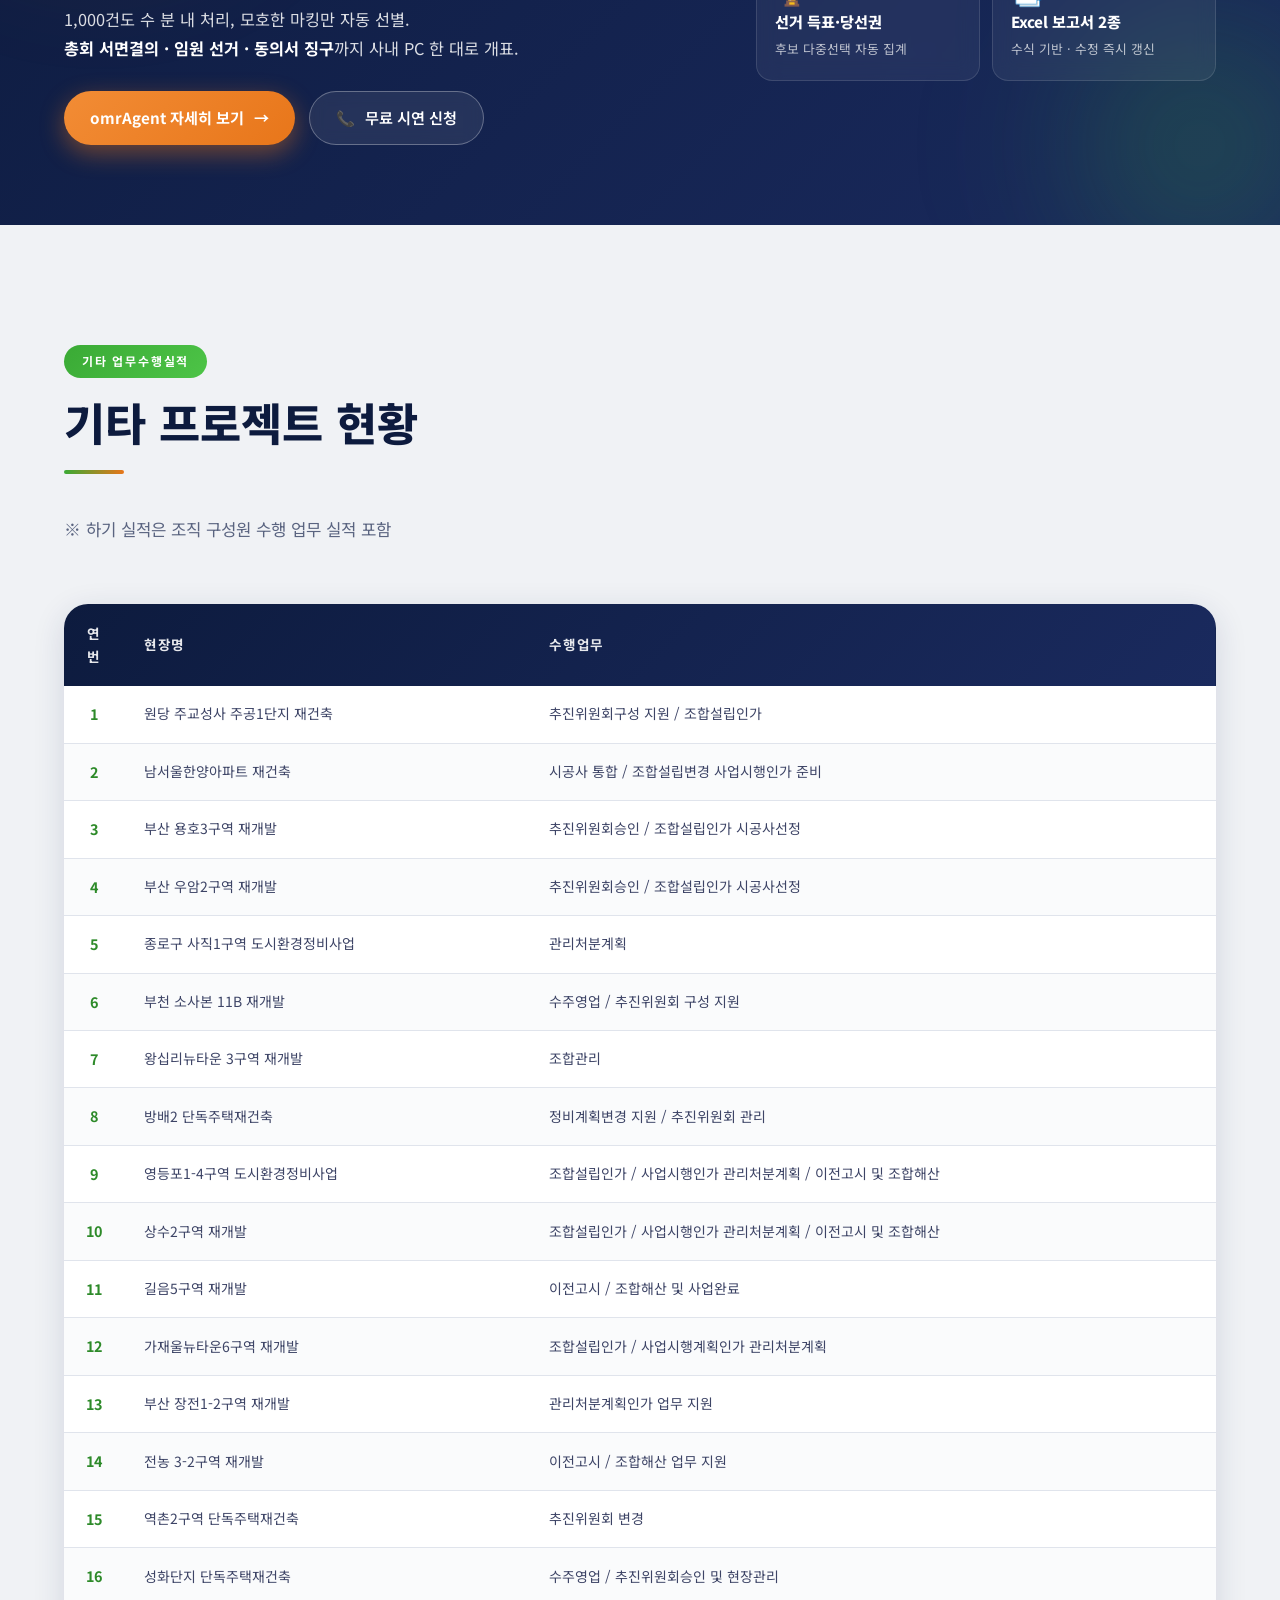
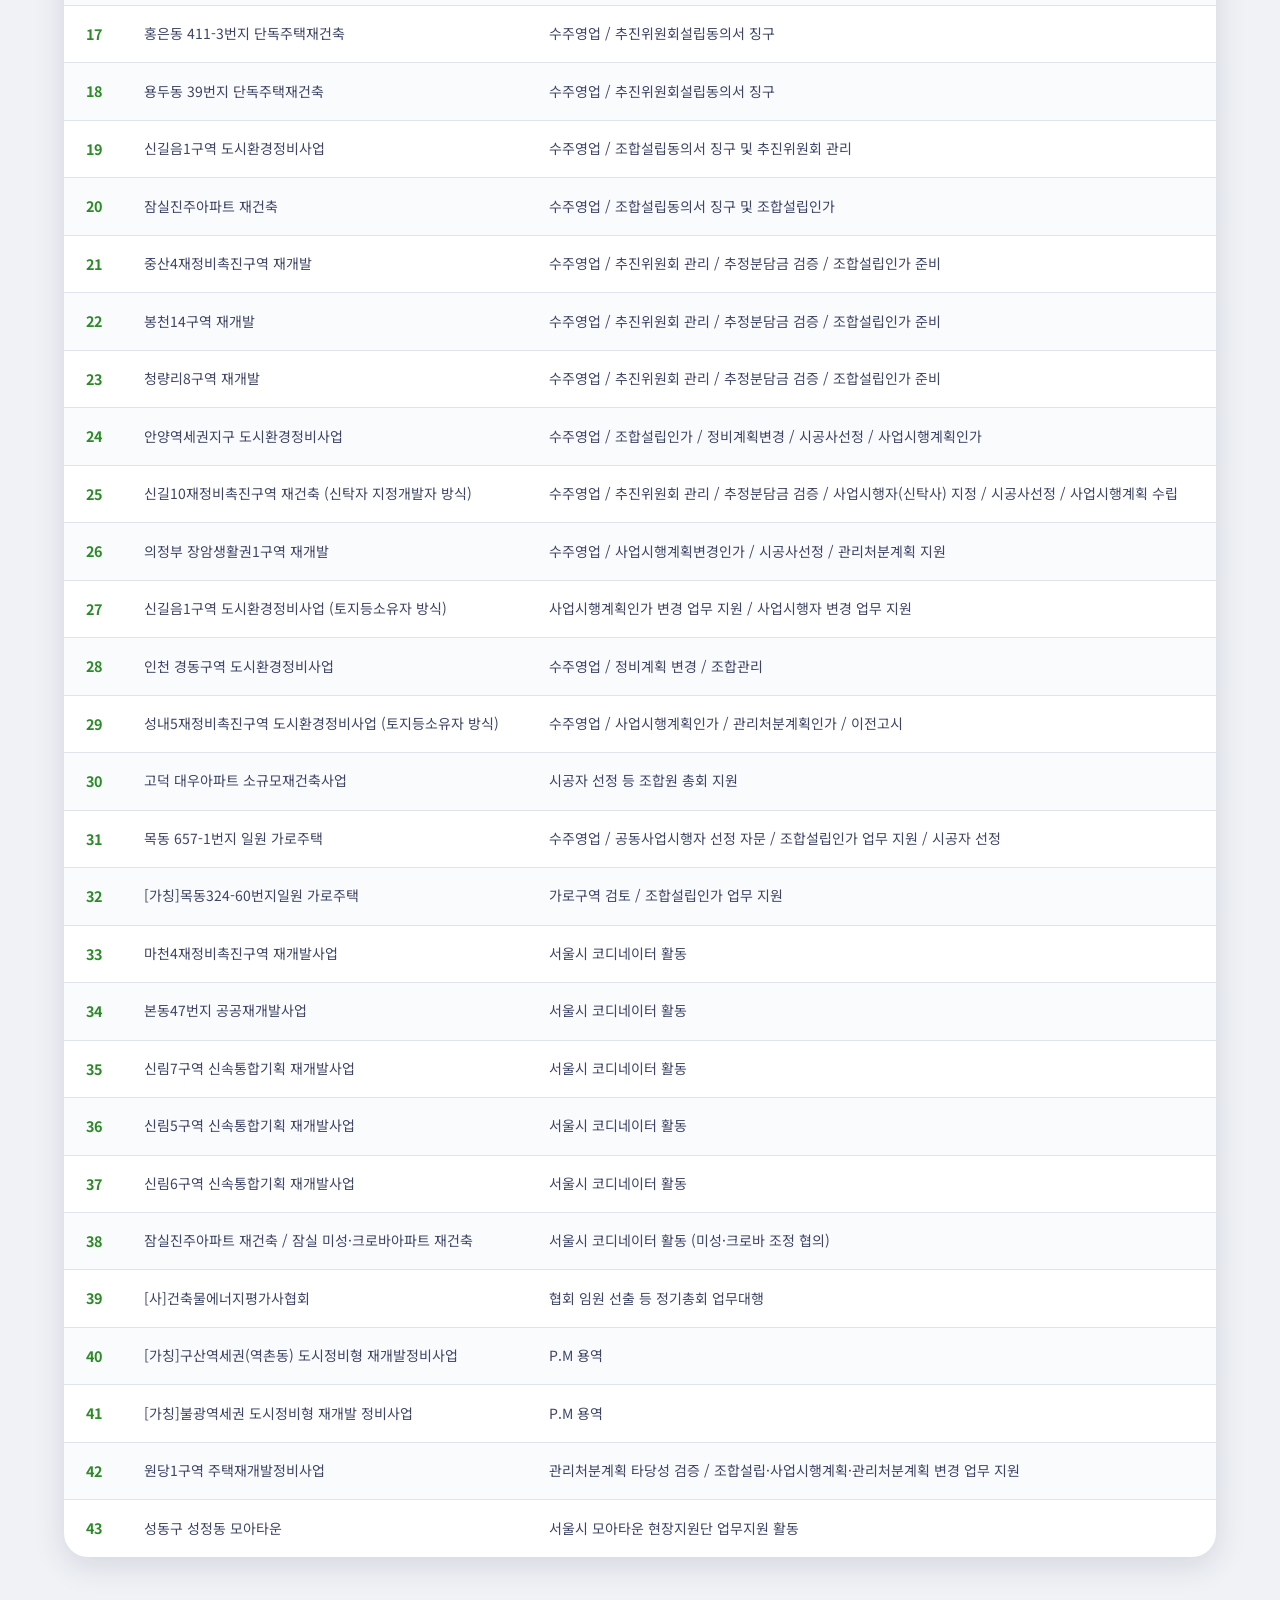
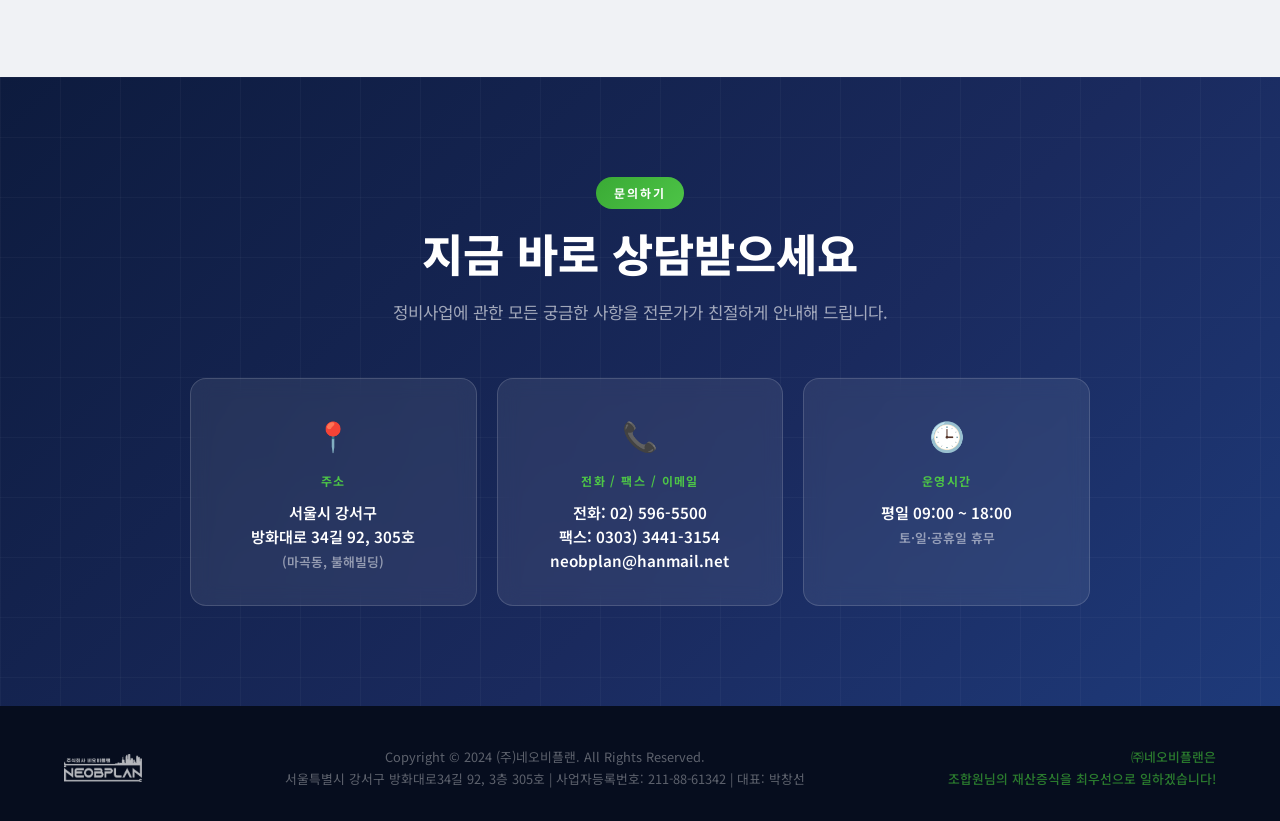
==== commit 20bb8143: "Remove measured stats, make accuracy section concept-focused - Drop 92%/152건/13건→1건 claims from hero" ====
--- a/index.html
+++ b/index.html
@@ -1033,7 +1033,7 @@
           <div style="background: rgba(255,255,255,0.06); border: 1px solid rgba(255,255,255,0.12); border-radius: 16px; padding: 22px 18px; backdrop-filter: blur(10px);">
             <div style="font-size: 1.7rem; font-weight: 900; color: #4dc447; line-height: 1; margin-bottom: 6px;">🧐</div>
             <div style="font-size: 0.95rem; font-weight: 800; color: white; margin-bottom: 4px;">검토 필요 자동 선별</div>
-            <div style="font-size: 0.8rem; color: rgba(255,255,255,0.7); line-height: 1.5;">실측 92% 감소 · 감사 추적</div>
+            <div style="font-size: 0.8rem; color: rgba(255,255,255,0.7); line-height: 1.5;">모호 마킹만 격리 · 감사 추적</div>
           </div>
           <div style="background: rgba(255,255,255,0.06); border: 1px solid rgba(255,255,255,0.12); border-radius: 16px; padding: 22px 18px; backdrop-filter: blur(10px);">
             <div style="font-size: 1.7rem; font-weight: 900; color: #4dc447; line-height: 1; margin-bottom: 6px;">🏆</div>
